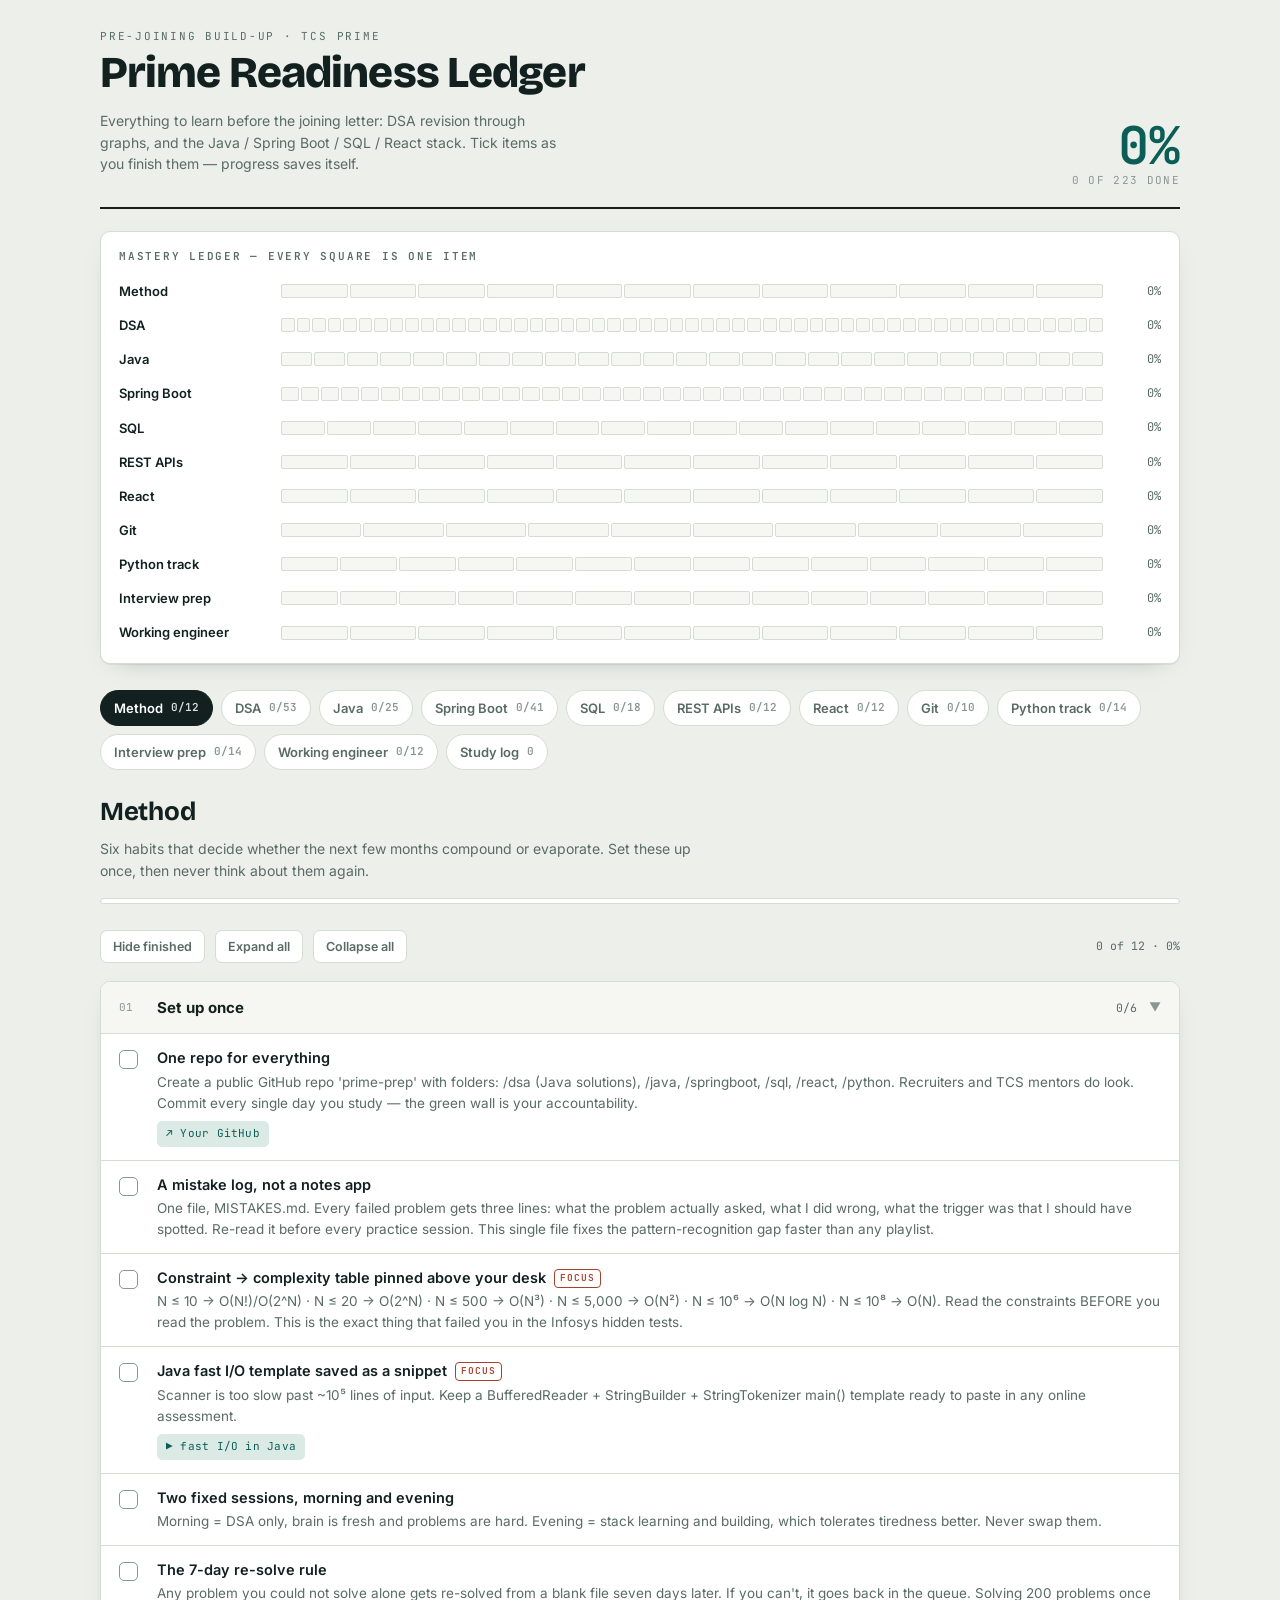
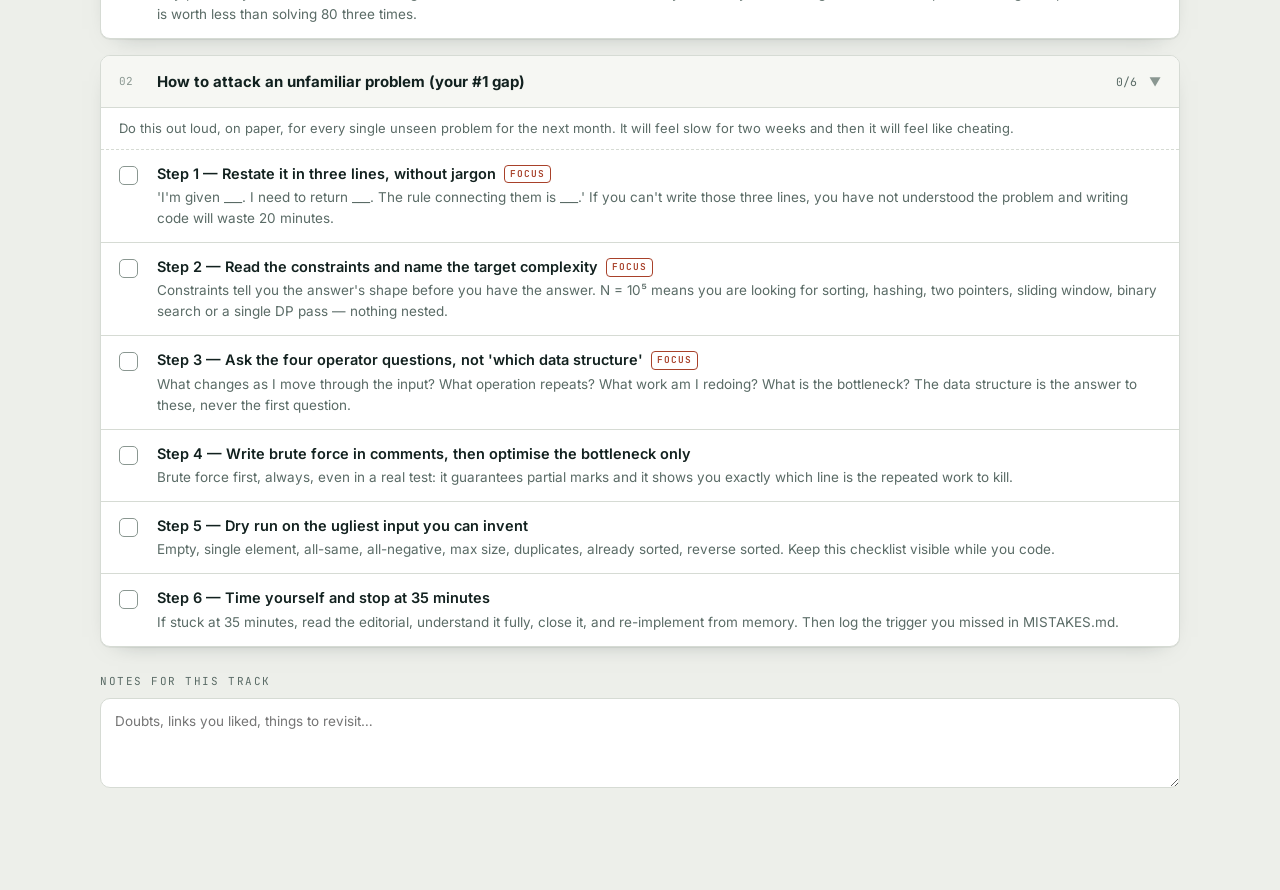
==== index.html @ 42d2d853 "feat: initialize project with static index and Vercel cache configuration" ====
<!DOCTYPE html>
<html lang="en">
<head>
<meta charset="utf-8">
<meta name="viewport" content="width=device-width, initial-scale=1">
<title>Prime Readiness Ledger — Raju</title>
<meta name="description" content="Pre-joining study tracker: DSA, Java, Spring Boot, SQL, REST, React, Git, Python and interview prep.">
<meta name="theme-color" content="#EDEFEA">
<link rel="icon" href="data:image/svg+xml,%3Csvg xmlns='http://www.w3.org/2000/svg' viewBox='0 0 32 32'%3E%3Crect width='32' height='32' rx='7' fill='%230B5E55'/%3E%3Cpath d='M9 16.5l4.5 4.5L23 11' stroke='%23fff' stroke-width='3.2' fill='none' stroke-linecap='round' stroke-linejoin='round'/%3E%3C/svg%3E">
<link rel="preconnect" href="https://fonts.googleapis.com">
<link rel="preconnect" href="https://fonts.gstatic.com" crossorigin>
<link href="https://fonts.googleapis.com/css2?family=Bricolage+Grotesque:opsz,wght@12..96,500;12..96,700;12..96,800&family=Inter:wght@400;500;600&family=JetBrains+Mono:wght@400;600&display=swap" rel="stylesheet">
<style>
  :root{
    --paper:#EDEFEA;
    --surface:#FFFFFF;
    --surface-2:#F6F7F3;
    --ink:#12211F;
    --ink-2:#5A6B66;
    --ink-3:#8A9791;
    --line:#D6DBD4;
    --teal:#0B5E55;
    --teal-soft:#DCEAE6;
    --amber:#B67708;
    --green:#2E7D4F;
    --rust:#A8412A;
    --radius:10px;
    --shadow:0 1px 0 rgba(18,33,31,.06), 0 8px 24px -18px rgba(18,33,31,.5);
  }
  *{box-sizing:border-box}
  html,body{margin:0;padding:0}
  body{
    background:var(--paper);
    color:var(--ink);
    font-family:"Inter",system-ui,-apple-system,"Segoe UI",sans-serif;
    font-size:15px;
    line-height:1.55;
    -webkit-font-smoothing:antialiased;
  }
  .wrap{max-width:1120px;margin:0 auto;padding:28px 20px 96px}

  /* ---------- header ---------- */
  header.top{display:flex;flex-wrap:wrap;gap:20px;align-items:flex-end;justify-content:space-between;padding-bottom:18px;border-bottom:2px solid var(--ink)}
  .eyebrow{font-family:"JetBrains Mono",monospace;font-size:11px;letter-spacing:.16em;text-transform:uppercase;color:var(--ink-2)}
  h1{font-family:"Bricolage Grotesque","Inter",sans-serif;font-weight:800;font-size:clamp(28px,5vw,44px);line-height:1.02;margin:6px 0 4px;letter-spacing:-.02em}
  .sub{color:var(--ink-2);max-width:52ch;font-size:14px}
  .totals{text-align:right;font-family:"JetBrains Mono",monospace}
  .totals .big{font-size:clamp(34px,7vw,52px);font-weight:600;line-height:1;color:var(--teal)}
  .totals .cap{font-size:11px;letter-spacing:.12em;text-transform:uppercase;color:var(--ink-3)}

  /* ---------- signature: mastery ledger ---------- */
  .ledger{margin:22px 0 26px;background:var(--surface);border:1px solid var(--line);border-radius:var(--radius);padding:16px 18px 8px;box-shadow:var(--shadow)}
  .ledger h2{font-family:"JetBrains Mono",monospace;font-size:11px;letter-spacing:.16em;text-transform:uppercase;color:var(--ink-2);margin:0 0 14px;font-weight:600}
  .lrow{display:grid;grid-template-columns:150px 1fr 46px;gap:12px;align-items:center;margin-bottom:10px;cursor:pointer;background:none;border:0;width:100%;padding:2px 0;font:inherit;color:inherit;text-align:left}
  .lrow:hover .lname{color:var(--teal)}
  .lrow:focus-visible{outline:2px solid var(--teal);outline-offset:3px;border-radius:4px}
  .lname{font-size:13px;font-weight:600;white-space:nowrap;overflow:hidden;text-overflow:ellipsis}
  .segs{display:flex;gap:2px;height:14px}
  .seg{flex:1;background:var(--surface-2);border:1px solid var(--line);border-radius:2px;min-width:2px}
  .seg.on{background:var(--teal);border-color:var(--teal)}
  .lpct{font-family:"JetBrains Mono",monospace;font-size:12px;color:var(--ink-2);text-align:right}

  /* ---------- nav ---------- */
  nav.tracks{display:flex;flex-wrap:wrap;gap:8px;margin-bottom:22px}
  .tab{font:inherit;font-size:13px;font-weight:600;cursor:pointer;border:1px solid var(--line);background:var(--surface);color:var(--ink-2);padding:7px 13px;border-radius:999px;display:flex;align-items:center;gap:8px;transition:.15s}
  .tab:hover{border-color:var(--teal);color:var(--teal)}
  .tab[aria-selected="true"]{background:var(--ink);border-color:var(--ink);color:#fff}
  .tab .n{font-family:"JetBrains Mono",monospace;font-size:11px;opacity:.7}
  .tab[aria-selected="true"] .n{opacity:.85}

  /* ---------- track ---------- */
  .track-head{display:flex;flex-wrap:wrap;gap:16px;justify-content:space-between;align-items:flex-start;margin-bottom:6px}
  .track-head h2{font-family:"Bricolage Grotesque","Inter",sans-serif;font-size:26px;font-weight:700;margin:0;letter-spacing:-.01em}
  .track-head p{margin:6px 0 0;color:var(--ink-2);max-width:66ch;font-size:14px}
  .bar{height:6px;background:var(--surface);border:1px solid var(--line);border-radius:999px;overflow:hidden;margin:16px 0 26px}
  .bar span{display:block;height:100%;background:var(--teal);transition:width .3s ease}

  .toolbar{display:flex;flex-wrap:wrap;gap:10px;align-items:center;margin-bottom:18px}
  .btn{font:inherit;font-size:12.5px;font-weight:600;cursor:pointer;border:1px solid var(--line);background:var(--surface);color:var(--ink-2);padding:6px 12px;border-radius:7px;transition:.15s}
  .btn:hover{border-color:var(--teal);color:var(--teal)}
  .btn.on{background:var(--teal-soft);border-color:var(--teal);color:var(--teal)}
  .btn.danger:hover{border-color:var(--rust);color:var(--rust)}

  section.block{background:var(--surface);border:1px solid var(--line);border-radius:var(--radius);margin-bottom:16px;overflow:hidden;box-shadow:var(--shadow)}
  .bhead{display:flex;align-items:center;gap:12px;padding:14px 18px;cursor:pointer;background:var(--surface-2);border-bottom:1px solid var(--line);user-select:none}
  .bhead:hover .btitle{color:var(--teal)}
  .bnum{font-family:"JetBrains Mono",monospace;font-size:11px;color:var(--ink-3);min-width:26px}
  .btitle{font-weight:700;font-size:15px;flex:1}
  .bcount{font-family:"JetBrains Mono",monospace;font-size:11.5px;color:var(--ink-2)}
  .chev{color:var(--ink-3);transition:transform .2s;font-size:12px}
  section.block.closed .chev{transform:rotate(-90deg)}
  section.block.closed .items{display:none}
  .bnote{padding:10px 18px;font-size:13px;color:var(--ink-2);background:#fff;border-bottom:1px dashed var(--line)}

  .item{display:grid;grid-template-columns:26px 1fr;gap:12px;padding:13px 18px;border-bottom:1px solid var(--line)}
  .item:last-child{border-bottom:0}
  .item.done .it{color:var(--ink-3);text-decoration:line-through;text-decoration-thickness:1px}
  .item.done .id-txt{color:var(--ink-3)}
  input[type=checkbox]{appearance:none;width:19px;height:19px;border:1.5px solid var(--ink-3);border-radius:5px;cursor:pointer;margin:3px 0 0;position:relative;background:#fff;flex:none}
  input[type=checkbox]:hover{border-color:var(--teal)}
  input[type=checkbox]:checked{background:var(--green);border-color:var(--green)}
  input[type=checkbox]:checked::after{content:"";position:absolute;left:5.5px;top:1.5px;width:5px;height:10px;border:solid #fff;border-width:0 2px 2px 0;transform:rotate(43deg)}
  input[type=checkbox]:focus-visible{outline:2px solid var(--teal);outline-offset:2px}
  .it{font-weight:600;font-size:14.5px}
  .id-txt{color:var(--ink-2);font-size:13.5px;margin-top:2px}
  .links{display:flex;flex-wrap:wrap;gap:7px;margin-top:8px}
  .lk{font-family:"JetBrains Mono",monospace;font-size:11px;letter-spacing:.02em;text-decoration:none;color:var(--teal);border:1px solid var(--teal-soft);background:var(--teal-soft);padding:3px 8px;border-radius:5px}
  .lk:hover{background:var(--teal);color:#fff;border-color:var(--teal)}
  .flag{display:inline-block;font-family:"JetBrains Mono",monospace;font-size:9.5px;letter-spacing:.1em;text-transform:uppercase;color:var(--rust);border:1px solid var(--rust);border-radius:4px;padding:1px 5px;margin-left:8px;vertical-align:2px;font-weight:600}
  .flag.build{color:var(--amber);border-color:var(--amber)}

  textarea{width:100%;font:inherit;font-size:13.5px;color:var(--ink);background:var(--surface);border:1px solid var(--line);border-radius:var(--radius);padding:12px 14px;resize:vertical;min-height:90px}
  textarea:focus{outline:2px solid var(--teal);outline-offset:-1px;border-color:var(--teal)}
  .flabel{font-family:"JetBrains Mono",monospace;font-size:11px;letter-spacing:.14em;text-transform:uppercase;color:var(--ink-2);margin:26px 0 8px}

  /* ---------- log ---------- */
  .logbox{display:flex;gap:8px;margin-bottom:14px}
  .logbox input{flex:1;font:inherit;font-size:14px;padding:10px 13px;border:1px solid var(--line);border-radius:var(--radius);background:var(--surface)}
  .logbox input:focus{outline:2px solid var(--teal);outline-offset:-1px}
  .logbox .btn{padding:0 18px}
  .entry{display:grid;grid-template-columns:104px 1fr 26px;gap:12px;align-items:baseline;padding:9px 0;border-bottom:1px solid var(--line);font-size:14px}
  .entry time{font-family:"JetBrains Mono",monospace;font-size:11.5px;color:var(--ink-3)}
  .entry button{background:none;border:0;color:var(--ink-3);cursor:pointer;font-size:15px;line-height:1;padding:2px}
  .entry button:hover{color:var(--rust)}
  .empty{color:var(--ink-3);font-size:13.5px;padding:14px 0}

  .warn{background:#FDF3E3;border:1px solid var(--amber);color:#6B4A08;border-radius:var(--radius);padding:11px 14px;font-size:13.5px;margin:18px 0 0}
  .warn b{font-weight:600}
  .status{position:fixed;left:50%;bottom:20px;transform:translateX(-50%);background:var(--ink);color:#fff;font-family:"JetBrains Mono",monospace;font-size:11.5px;letter-spacing:.06em;padding:8px 16px;border-radius:999px;opacity:0;pointer-events:none;transition:opacity .25s;z-index:20}
  .status.show{opacity:1}
  .hidden{display:none !important}

  @media (max-width:640px){
    .wrap{padding:20px 14px 80px}
    .lrow{grid-template-columns:104px 1fr 40px;gap:8px}
    .totals{text-align:left}
    header.top{align-items:flex-start}
    .item{grid-template-columns:24px 1fr;gap:10px;padding:12px 14px}
    .bhead{padding:12px 14px}
    .entry{grid-template-columns:84px 1fr 24px}
  }
  @media (prefers-reduced-motion:reduce){*{transition:none !important;animation:none !important}}
</style>
</head>
<body>
<div class="wrap">
  <header class="top">
    <div>
      <div class="eyebrow">Pre-joining build-up · TCS Prime</div>
      <h1>Prime Readiness Ledger</h1>
      <p class="sub">Everything to learn before the joining letter: DSA revision through graphs, and the Java / Spring Boot / SQL / React stack. Tick items as you finish them — progress saves itself.</p>
    </div>
    <div class="totals">
      <div class="big" id="totalPct">0%</div>
      <div class="cap" id="totalCount">0 of 0 done</div>
    </div>
  </header>

  <div class="warn hidden" id="storageWarn"><b>Progress can't be saved in this browser.</b> Private/incognito mode or blocked site data will make every tick disappear on refresh. Open the page in a normal window, or allow site data for this address.</div>

  <div class="ledger">
    <h2>Mastery ledger — every square is one item</h2>
    <div id="ledgerRows"></div>
  </div>

  <nav class="tracks" id="tabs" role="tablist"></nav>
  <main id="panel"></main>
</div>
<div class="status" id="status">Saved</div>
<script>
/* ---------- link helpers ---------- */
// YouTube links are search links on purpose: exact video IDs rot, searches don't.
// The query is written so the right course sits in the first 1-3 results.
const Y = (q, label) => ({ l: "▶ " + (label || "video"), u: "https://www.youtube.com/results?search_query=" + encodeURIComponent(q) });
const LC = (slug, label) => ({ l: "◆ " + (label || slug), u: "https://leetcode.com/problems/" + slug + "/" });
const W = (label, url) => ({ l: "↗ " + label, u: url });

const DATA = [
{
  id: "method", name: "Method", tag: "read first",
  blurb: "Six habits that decide whether the next few months compound or evaporate. Set these up once, then never think about them again.",
  sections: [
    { n: "Set up once", items: [
      { t: "One repo for everything", d: "Create a public GitHub repo 'prime-prep' with folders: /dsa (Java solutions), /java, /springboot, /sql, /react, /python. Recruiters and TCS mentors do look. Commit every single day you study — the green wall is your accountability.", k:[W("Your GitHub","https://github.com/23335a0504raju")] },
      { t: "A mistake log, not a notes app", d: "One file, MISTAKES.md. Every failed problem gets three lines: what the problem actually asked, what I did wrong, what the trigger was that I should have spotted. Re-read it before every practice session. This single file fixes the pattern-recognition gap faster than any playlist." },
      { t: "Constraint → complexity table pinned above your desk", d: "N ≤ 10 → O(N!)/O(2^N) · N ≤ 20 → O(2^N) · N ≤ 500 → O(N³) · N ≤ 5,000 → O(N²) · N ≤ 10⁶ → O(N log N) · N ≤ 10⁸ → O(N). Read the constraints BEFORE you read the problem. This is the exact thing that failed you in the Infosys hidden tests.", f:"focus" },
      { t: "Java fast I/O template saved as a snippet", d: "Scanner is too slow past ~10⁵ lines of input. Keep a BufferedReader + StringBuilder + StringTokenizer main() template ready to paste in any online assessment.", k:[Y("fast input output java competitive programming BufferedReader StringTokenizer","fast I/O in Java")], f:"focus" },
      { t: "Two fixed sessions, morning and evening", d: "Morning = DSA only, brain is fresh and problems are hard. Evening = stack learning and building, which tolerates tiredness better. Never swap them." },
      { t: "The 7-day re-solve rule", d: "Any problem you could not solve alone gets re-solved from a blank file seven days later. If you can't, it goes back in the queue. Solving 200 problems once is worth less than solving 80 three times." }
    ]},
    { n: "How to attack an unfamiliar problem (your #1 gap)", note:"Do this out loud, on paper, for every single unseen problem for the next month. It will feel slow for two weeks and then it will feel like cheating.", items: [
      { t: "Step 1 — Restate it in three lines, without jargon", d: "'I'm given ___. I need to return ___. The rule connecting them is ___.' If you can't write those three lines, you have not understood the problem and writing code will waste 20 minutes.", f:"focus" },
      { t: "Step 2 — Read the constraints and name the target complexity", d: "Constraints tell you the answer's shape before you have the answer. N = 10⁵ means you are looking for sorting, hashing, two pointers, sliding window, binary search or a single DP pass — nothing nested.", f:"focus" },
      { t: "Step 3 — Ask the four operator questions, not 'which data structure'", d: "What changes as I move through the input? What operation repeats? What work am I redoing? What is the bottleneck? The data structure is the answer to these, never the first question.", f:"focus" },
      { t: "Step 4 — Write brute force in comments, then optimise the bottleneck only", d: "Brute force first, always, even in a real test: it guarantees partial marks and it shows you exactly which line is the repeated work to kill." },
      { t: "Step 5 — Dry run on the ugliest input you can invent", d: "Empty, single element, all-same, all-negative, max size, duplicates, already sorted, reverse sorted. Keep this checklist visible while you code." },
      { t: "Step 6 — Time yourself and stop at 35 minutes", d: "If stuck at 35 minutes, read the editorial, understand it fully, close it, and re-implement from memory. Then log the trigger you missed in MISTAKES.md." }
    ]}
  ]
},

{
  id: "dsa", name: "DSA", tag: "revise + extend",
  blurb: "Phase 1 revises what you already own (arrays, strings, hashing, prefix, windows, pointers, greedy) but with a stopwatch and constraint-first thinking. Phase 2 is the new ground: trees, graphs, DP.",
  sections: [
    { n: "Revision sprint — arrays, strings and the patterns you already know", note:"Goal here is not learning, it's speed and recall. Target: solve each listed problem in under 20 minutes without looking at old code.", items: [
      { t: "Prefix sums and difference arrays", d: "Re-derive the technique from scratch, then the HashMap variant for 'count subarrays with property X'. Also learn the difference-array trick for range updates — most people miss it.", k:[Y("prefix sum striver playlist","prefix sum"), LC("find-pivot-index"), LC("subarray-sum-equals-k"), LC("product-of-array-except-self"), LC("contiguous-array"), LC("subarray-sums-divisible-by-k")] },
      { t: "Kadane's algorithm and the max-subarray family", d: "Maximum subarray sum in a single pass, then the variants: circular array, product instead of sum, and returning the start/end indices. This is one of the three most-asked array questions anywhere and it is the largest single hole in your array coverage right now.", k:[Y("kadanes algorithm maximum subarray explained striver","Kadane's algorithm"), LC("maximum-subarray"), LC("maximum-sum-circular-subarray"), LC("maximum-product-subarray")], f:"focus" },
      { t: "Two pointers — both directions", d: "Opposite-ends on sorted data, and same-direction (fast/slow) for in-place rewriting. Know why sorting first is legal only when order doesn't matter.", k:[Y("two pointers pattern explained striver","two pointers"), LC("two-sum-ii-input-array-is-sorted"), LC("3sum"), LC("container-with-most-water"), LC("move-zeroes"), LC("trapping-rain-water")] },
      { t: "Sliding window — fixed size", d: "Window sum/max maintained in O(1) per step. Trivial once seen, so the drill is spotting it in a wordy statement about 'k consecutive days/seats/readings'.", k:[Y("sliding window fixed size pattern","fixed window"), LC("maximum-average-subarray-i"), LC("permutation-in-string"), LC("find-all-anagrams-in-a-string")] },
      { t: "Sliding window — variable size", d: "Expand right always, shrink left while the window is invalid. Write the four-line skeleton once and reuse it forever.", k:[Y("variable size sliding window pattern striver","variable window"), LC("longest-substring-without-repeating-characters"), LC("longest-repeating-character-replacement"), LC("minimum-size-subarray-sum"), LC("minimum-window-substring")] },
      { t: "Hashing patterns beyond frequency counting", d: "Your strongest structure — push it further: map value→index, map prefix-state→count, map canonical-form→group, and set-based O(1) membership to kill an inner loop.", k:[LC("group-anagrams"), LC("longest-consecutive-sequence"), LC("valid-sudoku"), LC("top-k-frequent-elements")] },
      { t: "Cyclic sort and numbers-in-a-range tricks", d: "When the array holds values 1..N, the index IS the hash: place each value at its own index, or mark a seen value by negating it. Solves missing number, duplicate number and first-missing-positive in O(N) time and O(1) extra space — exactly the follow-up that turns a partial score into full marks.", k:[LC("missing-number"), LC("find-all-numbers-disappeared-in-an-array"), LC("find-the-duplicate-number"), LC("first-missing-positive")] },
      { t: "Sorting, comparators and the 'sort first' instinct", d: "Custom Comparator and Comparable in Java, sorting arrays of arrays, stable vs unstable, and knowing that sorting costs N log N so it's free when your target is already N log N.", k:[Y("java comparator comparable sorting explained","comparators in Java"), LC("sort-colors"), LC("largest-number"), LC("h-index")] },
      { t: "Write merge sort and quick sort from scratch, once", d: "Interviewers do ask you to code them, and merge sort's merge step comes back in counting inversions, sorting a linked list and k-way merges. Know the partition scheme, quick sort's worst case, and why Java uses dual-pivot quicksort for primitives but Timsort for objects.", k:[Y("merge sort quick sort implementation java explained","merge & quick sort"), LC("sort-an-array"), LC("sort-list")] },
      { t: "Intervals", d: "Sort by start, then merge/insert/count-overlaps. A guaranteed-appearance pattern in service-company assessments.", k:[LC("merge-intervals"), LC("insert-interval"), LC("non-overlapping-intervals")] },
      { t: "Greedy — and how to know it's greedy", d: "Greedy works when a local choice provably can't be regretted. Practice stating the exchange argument in one sentence before coding; if you can't, it's probably DP.", k:[Y("greedy algorithms explained with proof intuition","greedy intuition"), LC("jump-game"), LC("jump-game-ii"), LC("gas-station"), LC("partition-labels")] },
      { t: "Matrix traversal and simulation", d: "Spiral, rotate in place, set zeroes with O(1) space, boundary handling, and direction arrays dx[]/dy[] — which you will reuse constantly in graphs.", k:[LC("spiral-matrix"), LC("rotate-image"), LC("set-matrix-zeroes"), LC("game-of-life")] },
      { t: "Stack fundamentals", d: "Valid parentheses, evaluate reverse polish notation, simplify path, asteroid collision. Small guaranteed-appearance problems where losing marks is inexcusable — clear them before the monotonic stack template.", k:[LC("valid-parentheses"), LC("evaluate-reverse-polish-notation"), LC("simplify-path"), LC("asteroid-collision")] },
      { t: "Monotonic stack", d: "Your flagged weak spot. 'Next greater / previous smaller / span / largest rectangle' all use one template. Learn the template, not five problems.", k:[Y("monotonic stack pattern next greater element striver","monotonic stack"), LC("next-greater-element-i"), LC("daily-temperatures"), LC("largest-rectangle-in-histogram"), LC("trapping-rain-water"), LC("min-stack")], f:"focus" },
      { t: "Deque and queue applications", d: "Monotonic deque for sliding-window maximum, and queue-as-BFS-frontier which is your bridge into graphs.", k:[LC("sliding-window-maximum"), LC("implement-queue-using-stacks")] },
      { t: "Heap / PriorityQueue at interview depth", d: "Top-K, k-way merge, running median with two heaps, and custom comparators inside a PriorityQueue in Java.", k:[LC("kth-largest-element-in-an-array"), LC("k-closest-points-to-origin"), LC("merge-k-sorted-lists"), LC("find-median-from-data-stream")] },
      { t: "Binary search on a sorted array", d: "Write the lower_bound / upper_bound templates yourself and stop guessing at mid, low = mid+1 boundaries. Rotated-array variants are the standard follow-up.", k:[Y("binary search template lower bound upper bound explained","binary search templates"), LC("binary-search"), LC("search-insert-position"), LC("find-first-and-last-position-of-element-in-sorted-array"), LC("search-in-rotated-sorted-array"), LC("find-minimum-in-rotated-sorted-array")] },
      { t: "Binary search on the answer", d: "The single highest-value pattern you don't yet own. When a problem says 'minimum possible maximum' or 'minimum days/capacity/speed such that…', you binary-search the answer and write a boolean feasible(x). Learn it properly.", k:[Y("binary search on answer pattern striver","binary search on answer"), LC("koko-eating-bananas"), LC("capacity-to-ship-packages-within-d-days"), LC("split-array-largest-sum"), LC("minimum-number-of-days-to-make-m-bouquets")], f:"focus" },
      { t: "String manipulation at speed", d: "StringBuilder vs String concatenation cost, char[] tricks, palindromic expansion around centres, compression, and parsing messy input.", k:[LC("longest-palindromic-substring"), LC("valid-palindrome"), LC("string-compression"), LC("longest-common-prefix"), LC("string-to-integer-atoi")] },
      { t: "Linked list refresher", d: "Reverse, cycle detection, middle node, merge two lists, reorder. Fast/slow pointers are the whole topic. Cheap marks, don't skip.", k:[LC("reverse-linked-list"), LC("linked-list-cycle"), LC("middle-of-the-linked-list"), LC("merge-two-sorted-lists"), LC("remove-nth-node-from-end-of-list")] }
    ]},
    { n: "Optimisation drills — turning 'correct' into 'accepted'", note:"This section is the direct fix for the Infosys hidden-test failure. Treat it as a topic in its own right.", items: [
      { t: "Ten problems solved twice: brute force, then optimal", d: "Pick ten problems you already know. Submit the O(N²) version, watch it TLE, then rewrite it optimal. Feeling the TLE is what builds the instinct.", f:"focus" },
      { t: "Learn to count operations, not just Big-O", d: "10⁸ simple operations ≈ 1 second in Java. Practise estimating: 'N = 10⁵ and my loop is nested → 10¹⁰ → dead' should be a two-second judgement.", k:[Y("time complexity analysis with constraints competitive programming","complexity vs constraints")], f:"focus" },
      { t: "Space complexity and in-place rewriting", d: "In-place array rewriting, reusing the input array as the DP table, and rolling arrays that drop DP from O(N²) space to O(N)." },
      { t: "The four standard bottleneck kills", d: "Nested loop → hashing. Repeated range work → prefix sum. Repeated recomputation → memoisation. Repeated scanning of a sorted space → two pointers or binary search. Memorise this list; it solves most 'optimise it' asks." },
      { t: "Weekly timed simulation", d: "One 90-minute session per week: three unseen problems, no editorial, no IDE autocomplete help. Score yourself on how many you understood correctly in the first five minutes — that number matters more than how many you solved." }
    ]},
    { n: "Recursion and backtracking", items: [
      { t: "Recursion tree, base cases, and the return-value habit", d: "Draw the tree before writing code. Decide early: does this function return a value or mutate shared state? Half of all recursion bugs come from mixing the two.", k:[Y("recursion complete playlist striver","recursion series")] },
      { t: "Subsets, permutations, combinations", d: "The pick / don't-pick tree, and the swap-based permutation method. Understand where duplicates get skipped.", k:[LC("subsets"), LC("subsets-ii"), LC("permutations"), LC("combination-sum"), LC("combination-sum-ii")] },
      { t: "Classic backtracking with constraints", d: "N-Queens, Sudoku solver, word search on a grid, palindrome partitioning. Learn to prune early — that's the whole skill.", k:[LC("n-queens"), LC("word-search"), LC("palindrome-partitioning"), LC("sudoku-solver")] }
    ]},
    { n: "Trees — new ground", note:"You know traversal concepts but haven't drilled problems. Two focused weeks of evenings covers this entire section.", items: [
      { t: "Binary tree representation and the three DFS traversals", d: "Recursive first, then the iterative stack versions (interviewers ask), then level-order with a queue.", k:[Y("binary tree traversal recursive iterative striver","tree traversals"), LC("binary-tree-inorder-traversal"), LC("binary-tree-preorder-traversal"), LC("binary-tree-level-order-traversal")] },
      { t: "Height, diameter, balance — the 'return more than one thing' trick", d: "Compute height and answer in a single post-order pass instead of calling height() inside a loop. This is a tree-specific optimisation lesson that transfers everywhere.", k:[LC("maximum-depth-of-binary-tree"), LC("diameter-of-binary-tree"), LC("balanced-binary-tree"), LC("binary-tree-maximum-path-sum")] },
      { t: "Views and level-order variants", d: "Right/left side view, top/bottom view, zigzag order, vertical order. All are BFS with a small twist.", k:[LC("binary-tree-right-side-view"), LC("binary-tree-zigzag-level-order-traversal"), LC("binary-tree-level-order-traversal-ii")] },
      { t: "Paths and LCA", d: "Root-to-leaf paths, path sum variants, lowest common ancestor in a binary tree and the faster BST version.", k:[LC("path-sum-ii"), LC("lowest-common-ancestor-of-a-binary-tree"), LC("lowest-common-ancestor-of-a-binary-search-tree")] },
      { t: "Binary search trees", d: "Insert, delete, search, validate, kth smallest via inorder, floor/ceil, and inorder-successor. Remember: inorder of a BST is sorted — that single fact solves most BST problems.", k:[Y("binary search tree complete playlist striver","BST series"), LC("validate-binary-search-tree"), LC("kth-smallest-element-in-a-bst"), LC("delete-node-in-a-bst"), LC("convert-sorted-array-to-binary-search-tree")] },
      { t: "Construction and serialisation", d: "Build a tree from preorder+inorder, serialise/deserialise. Common in product-company rounds.", k:[LC("construct-binary-tree-from-preorder-and-inorder-traversal"), LC("serialize-and-deserialize-binary-tree"), LC("flatten-binary-tree-to-linked-list")] }
    ]},
    { n: "Graphs — new ground", note:"Grid problems are the friendliest entry point and the most common in assessments. Start there, not at Dijkstra.", items: [
      { t: "Representations: adjacency list, matrix, and edge list in Java", d: "List<List<Integer>> and Map<Integer,List<int[]>> for weighted graphs. Also learn to recognise that a grid IS a graph with 4 implicit edges per cell.", k:[Y("graph series introduction representation striver","graph basics")] },
      { t: "BFS and DFS templates", d: "Write both once, cleanly, with a visited[] array, and reuse forever. Know when BFS is required (unweighted shortest path) versus interchangeable.", k:[Y("bfs dfs traversal graph striver java","BFS & DFS"), LC("clone-graph")] },
      { t: "Grid problems — your fastest wins", d: "Islands, flood fill, rotting oranges (multi-source BFS), surrounded regions, 0/1 matrix distance, Pacific-Atlantic. Multi-source BFS especially is a pattern most candidates miss.", k:[LC("number-of-islands"), LC("flood-fill"), LC("rotting-oranges"), LC("surrounded-regions"), LC("01-matrix"), LC("pacific-atlantic-water-flow")] },
      { t: "Connected components and cycle detection", d: "Components by repeated DFS, cycle detection in undirected (parent tracking) and directed (recursion-stack / colouring) graphs.", k:[LC("number-of-provinces"), LC("course-schedule")] },
      { t: "Bipartite check and colouring", d: "Two-colouring by BFS. Shows up disguised as 'split into two teams so that no two rivals share a team'.", k:[LC("is-graph-bipartite"), LC("possible-bipartition")] },
      { t: "Topological sort — Kahn's algorithm and DFS order", d: "Dependency ordering, course schedules, build order, and detecting impossibility via leftover in-degrees.", k:[Y("topological sort kahns algorithm explained","topological sort"), LC("course-schedule-ii"), LC("find-eventual-safe-states")] },
      { t: "Shortest paths", d: "Dijkstra with a PriorityQueue (know it fails on negative weights), Bellman-Ford and Floyd-Warshall at recognise-and-apply level, and BFS-on-states problems like word ladder.", k:[Y("dijkstra algorithm priority queue java striver","Dijkstra"), LC("network-delay-time"), LC("cheapest-flights-within-k-stops"), LC("word-ladder"), LC("path-with-minimum-effort")] },
      { t: "Disjoint Set Union (Union-Find)", d: "Union by rank plus path compression, in about 20 lines. Then Kruskal's MST and 'number of components after merges' problems.", k:[Y("disjoint set union find path compression striver","DSU"), LC("redundant-connection"), LC("accounts-merge"), LC("number-of-operations-to-make-network-connected")] },
      { t: "Minimum spanning tree", d: "Prim's with a PQ and Kruskal's with DSU. Know one cold, recognise the other.", k:[Y("minimum spanning tree prims kruskals explained","MST")] }
    ]},
    { n: "Dynamic programming", note:"Not what blocked you at Infosys, so it sits below trees and graphs in priority — but it decides your ceiling in product-company rounds.", items: [
      { t: "The recursion → memo → tabulation → space-optimised ladder", d: "Learn all four steps for ONE problem (Fibonacci, then climbing stairs) before touching any other DP. Every later problem is the same ladder.", k:[Y("dynamic programming introduction recursion memoization tabulation striver","DP intro")] },
      { t: "1D DP on sequences", d: "Climbing stairs with cost, house robber and its circular variant, decode ways, word break.", k:[LC("climbing-stairs"), LC("min-cost-climbing-stairs"), LC("house-robber"), LC("house-robber-ii"), LC("decode-ways"), LC("word-break")] },
      { t: "Knapsack family", d: "0/1 knapsack, subset sum, equal partition, target sum, coin change (count and min). Once you see the pick/not-pick shape everywhere, this family collapses into one idea.", k:[LC("partition-equal-subset-sum"), LC("target-sum"), LC("coin-change"), LC("coin-change-ii")] },
      { t: "Grid DP", d: "Unique paths, minimum path sum, with obstacles, triangle. Natural bridge from your matrix comfort into DP.", k:[LC("unique-paths"), LC("unique-paths-ii"), LC("minimum-path-sum"), LC("triangle")] },
      { t: "String DP", d: "Longest common subsequence, edit distance, longest palindromic subsequence, distinct subsequences. The two-pointer-on-two-strings shape.", k:[LC("longest-common-subsequence"), LC("edit-distance"), LC("longest-palindromic-subsequence")] },
      { t: "LIS and stock problems", d: "LIS in O(N²) and the O(N log N) binary-search version, plus the buy/sell state-machine family.", k:[LC("longest-increasing-subsequence"), LC("best-time-to-buy-and-sell-stock"), LC("best-time-to-buy-and-sell-stock-ii"), LC("best-time-to-buy-and-sell-stock-with-cooldown")] }
    ]},
    { n: "Final layer", items: [
      { t: "Trie", d: "Insert/search/startsWith, then word-search-II and autocomplete. Small topic, disproportionately impressive.", k:[LC("implement-trie-prefix-tree"), LC("design-add-and-search-words-data-structure"), LC("word-search-ii")] },
      { t: "Bit manipulation", d: "AND/OR/XOR properties, n & (n-1), checking/setting bits, XOR to find the odd one out, subset generation via bitmask.", k:[Y("bit manipulation complete tutorial dsa","bit manipulation"), LC("single-number"), LC("number-of-1-bits"), LC("counting-bits"), LC("subsets")] },
      { t: "Number theory essentials", d: "Sieve of Eratosthenes, GCD/LCM via Euclid, modular arithmetic and why 10⁹+7 appears everywhere, fast exponentiation.", k:[Y("number theory for coding interviews sieve gcd modular","number theory")] },
      { t: "Segment tree and Fenwick tree — awareness only", d: "Understand what problem they solve (range query with point update) and be able to say so out loud. Full implementation is optional for TCS; do it only after graphs and DP are solid.", k:[Y("segment tree explained range query point update","segment tree")] }
    ]}
  ]
},

{
  id: "java", name: "Java", tag: "core, deep",
  blurb: "You write Java for DSA already, but TCS Prime interviews probe language internals: collections behaviour, equals/hashCode, streams, memory, threads. This track closes the gap between 'writes Java' and 'knows Java'.",
  sections: [
    { n: "Language and OOP at interview depth", items: [
      { t: "The four pillars, explained with your own code", d: "Abstraction, encapsulation, inheritance, polymorphism — but the interview question is always 'give an example from a project you built'. Prepare answers using Campus Colab and STASH.", k:[Y("java oops concepts interview questions telusko","OOP in Java")] },
      { t: "Abstract class vs interface, and default methods", d: "When to pick which, why Java 8 added default and static methods to interfaces, and how that solved the backward-compatibility problem." },
      { t: "Static vs instance, final, and the initialisation order", d: "Static blocks, instance blocks, constructor order, and why final on a reference doesn't make the object immutable." },
      { t: "equals() and hashCode() — the contract", d: "Why breaking the contract silently corrupts HashMap and HashSet behaviour. Write a class, break the contract deliberately, watch a lookup fail. Extremely common interview question.", k:[Y("equals and hashcode contract java explained","equals & hashCode")], f:"focus" },
      { t: "String, StringBuilder, StringBuffer and the string pool", d: "Immutability, interning, why concatenation in a loop is O(N²), and thread-safety differences." },
      { t: "Exception hierarchy", d: "Checked vs unchecked, try-with-resources, custom exceptions, finally vs return interaction. You'll reuse all of it in Spring's exception handling.", k:[Y("java exception handling complete tutorial","exceptions")] },
      { t: "Records, sealed classes, var, enhanced switch, text blocks", d: "Modern Java 17 features. Records in particular will become your DTOs in Spring Boot.", k:[Y("java 17 new features records sealed classes switch expressions","modern Java")] },
      { t: "Dates and times with java.time", d: "LocalDate, LocalDateTime, Instant, ZonedDateTime, Duration and Period, plus parsing and formatting. Every entity you write in Spring carries created/updated timestamps, and every API returns them — so know why the old Date/Calendar API was replaced, because legacy code still uses it.", k:[Y("java 8 date time api localdate localdatetime tutorial","java.time")] },
      { t: "Annotations and reflection — how frameworks do their magic", d: "Write your own annotation with @Retention and @Target, then read it at runtime with reflection and act on it. Do this ONE evening before starting Spring and every annotation in Spring Boot stops being magic — it is also the honest answer when an interviewer asks how @Autowired actually works.", k:[Y("java custom annotation reflection tutorial explained","annotations & reflection")], f:"focus" }
    ]},
    { n: "Collections framework — the part interviews target", items: [
      { t: "The full map of the framework", d: "List / Set / Queue / Map hierarchies and which implementation to reach for. Be able to draw this from memory.", k:[Y("java collections framework complete tutorial telusko","collections")] },
      { t: "ArrayList vs LinkedList — with real reasoning", d: "Backing array and growth policy, random access vs insertion cost, and why LinkedList is almost never the right answer in practice." },
      { t: "HashMap internals", d: "Buckets, hashing, collision chaining, treeification at 8 nodes, load factor 0.75, resize cost. The single most-asked Java internals question in Indian service-company interviews.", k:[Y("hashmap internal working java interview explained","HashMap internals")], f:"focus" },
      { t: "TreeMap, LinkedHashMap, and ordering guarantees", d: "Sorted vs insertion-ordered vs unordered, and the LRU-cache-with-LinkedHashMap trick." },
      { t: "Comparable vs Comparator", d: "Natural ordering versus external ordering, and comparator chaining with thenComparing. You already use this in DSA — now be able to explain it." },
      { t: "Iterator, fail-fast behaviour and ConcurrentModificationException", d: "Why removing during a for-each throws, and the two correct ways to remove while iterating." },
      { t: "Generics, wildcards and type erasure", d: "<T>, bounded types, ? extends / ? super (PECS), and why you can't create an array of a generic type." }
    ]},
    { n: "Functional Java", items: [
      { t: "Lambdas and functional interfaces", d: "Function, Predicate, Consumer, Supplier, BiFunction, and writing your own @FunctionalInterface.", k:[Y("java 8 lambda expressions functional interfaces tutorial","lambdas")] },
      { t: "Stream API end to end", d: "filter, map, flatMap, sorted, distinct, limit, and the terminal operations collect, reduce, count, anyMatch. Learn lazy evaluation and why a stream without a terminal op does nothing.", k:[Y("java 8 stream api complete tutorial with examples","streams")] },
      { t: "Collectors in anger", d: "groupingBy, partitioningBy, joining, toMap, counting, averaging. This is what turns a 20-line loop into two lines in real Spring service code." },
      { t: "Optional, used correctly", d: "orElse vs orElseGet vs orElseThrow, map/flatMap chaining, and why Optional as a field or parameter is an anti-pattern. Spring Data repositories return Optional, so you need this." }
    ]},
    { n: "Concurrency and the JVM", note:"Read-and-explain depth is enough here — Prime interviews ask conceptual questions, not lock-free algorithms.", items: [
      { t: "Threads, Runnable, and the thread lifecycle", d: "Creating threads, states, join, sleep, daemon threads.", k:[Y("java multithreading complete tutorial for beginners","multithreading")] },
      { t: "synchronized, volatile and the race-condition demo", d: "Write a counter that breaks under two threads, then fix it three ways. Understanding WHY it breaks is the interview answer." },
      { t: "ExecutorService and thread pools", d: "Submitting tasks, Future, Callable, and shutdown. This is how real backends do concurrency, not raw threads." },
      { t: "Concurrent collections", d: "ConcurrentHashMap vs synchronizedMap, CopyOnWriteArrayList, and the atomic classes." },
      { t: "JVM memory model and garbage collection", d: "Heap vs stack, young/old generation, what GC actually collects, and what a memory leak looks like in Java. Then: what causes OutOfMemoryError vs StackOverflowError.", k:[Y("jvm architecture memory model garbage collection explained","JVM & GC")] }
    ]}
  ]
},

{
  id: "spring", name: "Spring Boot", tag: "biggest gap",
  blurb: "Your backend experience is Node/Express and Django REST, so the concepts transfer — but Spring's idioms (IoC, annotations, JPA, the bean lifecycle) don't. This is the heaviest track and the one that most changes your standing at TCS. Finish it with a deployed project.",
  sections: [
    { n: "Spring core — the mental model", note:"Don't skip to controllers. Every confusing Spring bug later traces back to not understanding beans.", items: [
      { t: "Inversion of Control and dependency injection", d: "Why you stop calling 'new' and let the container build your objects. Compare with how you manually wired services in Express — the contrast makes it click fast.", k:[Y("spring boot tutorial for beginners telusko full course","Spring Boot full course"), Y("inversion of control dependency injection spring explained","IoC & DI")] },
      { t: "Beans, @Component, @Service, @Repository, @Configuration", d: "What actually gets registered in the application context and how stereotype annotations differ only by intent." },
      { t: "Constructor vs field injection, and why constructor wins", d: "Testability, immutability, and detecting circular dependencies at startup. Use constructor injection everywhere from day one." },
      { t: "Bean scopes and lifecycle", d: "Singleton by default, prototype, request/session scopes, plus @PostConstruct and @PreDestroy." },
      { t: "Spring Boot auto-configuration and starters", d: "What @SpringBootApplication expands into, how starters pull in sane defaults, and how to read the conditional auto-config report when something doesn't wire.", k:[Y("spring boot auto configuration internal working explained","auto-configuration")] },
      { t: "application.properties / .yml, @Value, profiles", d: "Externalised config, @ConfigurationProperties for typed config, and dev/prod profiles — the same idea as your .env files, done properly." },
      { t: "Project structure and Maven", d: "Controller / service / repository / model / dto / config layering, pom.xml, dependency management, and the build lifecycle.", k:[Y("maven tutorial for beginners java build tool","Maven basics")] }
    ]},
    { n: "Building REST endpoints", items: [
      { t: "@RestController, request mappings and parameter binding", d: "@GetMapping/@PostMapping/@PutMapping/@DeleteMapping, @PathVariable, @RequestParam, @RequestBody.", k:[Y("spring boot rest api crud tutorial step by step","REST in Spring Boot")] },
      { t: "ResponseEntity and correct status codes", d: "Returning 201 with a Location header on create, 204 on delete, 404 when absent — instead of returning 200 for everything." },
      { t: "DTOs and mapping", d: "Never expose JPA entities directly. Request DTO, response DTO, and mapping by hand or with MapStruct. Java records are ideal here." },
      { t: "Bean Validation", d: "@Valid with @NotNull, @Size, @Email, @Min, custom validators, and returning a clean field-error response.", k:[Y("spring boot validation @Valid custom validator tutorial","validation")] },
      { t: "Global exception handling", d: "@RestControllerAdvice + @ExceptionHandler producing one consistent error body across the whole API. Build a custom ApiError class.", k:[Y("spring boot global exception handling controlleradvice","exception handling")], f:"focus" },
      { t: "Jackson serialisation control", d: "@JsonProperty, @JsonIgnore, @JsonFormat for dates, null-inclusion policy, and handling LocalDateTime cleanly." },
      { t: "OpenAPI / Swagger documentation", d: "Add springdoc-openapi and get interactive docs at /swagger-ui.html. Do this on every project — it's what makes an API look professional in a review.", k:[Y("springdoc openapi swagger spring boot 3 setup","Swagger setup")] }
    ]},
    { n: "Data layer — Spring Data JPA and Hibernate", note:"You know PostgreSQL and MySQL already, so this is about the ORM layer, not the database.", items: [
      { t: "JPA, Hibernate and the persistence context", d: "What an ORM does, entity states (transient/managed/detached), and the first-level cache. Understanding 'managed' explains why a setter inside a transaction saves without calling save().", k:[Y("spring data jpa hibernate tutorial full course","Spring Data JPA")] },
      { t: "Entities and mapping", d: "@Entity, @Table, @Id, @GeneratedValue strategies, @Column constraints, @Enumerated, and auditing with @CreatedDate." },
      { t: "Relationships", d: "@OneToMany, @ManyToOne, @ManyToMany, @OneToOne — owning side, mappedBy, join tables, and cascade types. Model Campus Colab's users/notes/announcements in JPA as your exercise.", f:"focus" },
      { t: "Repositories and derived queries", d: "JpaRepository, method-name queries (findByEmailAndActiveTrue), @Query with JPQL and native SQL, and projections." },
      { t: "Pagination and sorting", d: "Pageable, Page vs Slice, and returning paginated API responses properly." },
      { t: "Transactions", d: "@Transactional, propagation, readOnly, rollback rules, and why it silently does nothing when you call the method from inside the same class." },
      { t: "Fetch types and the N+1 problem", d: "LAZY vs EAGER, LazyInitializationException, and fixing N+1 with join fetch or @EntityGraph. Enable SQL logging and count the queries — the moment you see 101 queries for 100 rows, this sticks forever.", k:[Y("hibernate n+1 problem explained solution spring boot","N+1 problem")], f:"focus" },
      { t: "Database migrations with Flyway", d: "Versioned schema scripts instead of ddl-auto=update. This is what production actually uses and it's a strong thing to mention in an interview.", k:[Y("flyway database migration spring boot tutorial","Flyway")] }
    ]},
    { n: "Security", items: [
      { t: "Spring Security fundamentals", d: "The filter chain, authentication vs authorisation, SecurityFilterChain configuration in the modern (non-WebSecurityConfigurerAdapter) style.", k:[Y("spring security 6 tutorial jwt authentication full course","Spring Security 6")] },
      { t: "JWT authentication end to end", d: "Login endpoint issuing a token, a JWT filter validating it, UserDetailsService, and BCrypt password hashing. You already did JWT + RBAC in Campus Colab — rebuild exactly that in Spring and you'll own both stacks.", f:"focus" },
      { t: "Role-based authorisation", d: "@PreAuthorize, hasRole vs hasAuthority, and method-level versus URL-level rules. Map your Admin/Faculty/Student roles across." },
      { t: "CORS, CSRF and the sensible defaults", d: "Why your React app gets blocked, what to configure, and when disabling CSRF is legitimate (stateless JWT APIs) versus lazy." },
      { t: "Refresh tokens and session strategy", d: "Access/refresh token pattern, storage trade-offs, and logout in a stateless API." }
    ]},
    { n: "Beyond CRUD", items: [
      { t: "Caching with Redis", d: "@EnableCaching, @Cacheable/@CacheEvict, TTLs, and cache invalidation strategy. You already did Redis caching and rate-limiting at Spotmies in Node — porting that story to Spring makes it twice as strong in an interview.", k:[Y("spring boot redis caching tutorial cacheable","Redis caching")], f:"focus" },
      { t: "Calling another service over HTTP", d: "RestClient (Spring 6) or WebClient, with timeouts, retries and a sane fallback when the other side is down. Backends are rarely alone, and 'we called an API without a timeout' is one of the most common real production incidents you will ever see.", k:[Y("spring boot restclient webclient tutorial timeout retry","RestClient / WebClient")], f:"focus" },
      { t: "Microservices vocabulary", d: "Monolith vs microservices with the honest trade-offs, service discovery, API gateway, centralised config, circuit breaker with Resilience4j, and distributed tracing. Recognise-and-discuss level is enough — but TCS delivery projects are largely microservices, so you must be able to hold the conversation on day one.", k:[Y("microservices architecture explained spring boot beginners","microservices overview")] },
      { t: "Messaging and queues, at concept level", d: "What Kafka or RabbitMQ is for, producer and consumer, and when an async queue is the right answer instead of a synchronous call — emails, reports, anything slow the user should not wait for. One tiny producer/consumer demo makes it real.", k:[Y("kafka spring boot tutorial for beginners producer consumer","Kafka + Spring")] },
      { t: "Scheduling and async work", d: "@Scheduled cron jobs, @Async with a custom executor, and when to reach for a real queue instead." },
      { t: "Logging and observability", d: "SLF4J with Logback, log levels, structured logging, correlation IDs, and Spring Boot Actuator health/metrics endpoints.", k:[Y("spring boot actuator logging best practices tutorial","Actuator & logging")] },
      { t: "Testing", d: "JUnit 5 + Mockito unit tests for services, @WebMvcTest with MockMvc for controllers, @DataJpaTest for repositories, and @SpringBootTest for the full slice. Aim for meaningful tests on one project, not coverage theatre.", k:[Y("spring boot testing junit5 mockito mockmvc tutorial","Spring testing")], f:"focus" },
      { t: "Dockerising a Spring Boot app", d: "Multi-stage Dockerfile, docker-compose with Postgres and Redis, and environment-based config. You already run Docker and GitHub Actions — reuse that pipeline here.", k:[Y("dockerize spring boot application docker compose postgres","Docker + Spring Boot")] },
      { t: "Deploy it publicly", d: "Ship to Railway or an AWS EC2 instance, with a managed Postgres, HTTPS, and the Swagger URL public. A live Spring Boot API on your portfolio is worth more than three tutorials.", f:"build" }
    ]},
    { n: "Capstone — build one real Spring Boot application", note:"Suggested build: rebuild Campus Colab's backend in Spring Boot with a React front end. You already know the domain, so all your attention goes to the new stack.", items: [
      { t: "Design the API contract first", d: "List every endpoint, method, request body, response body and status code in a README before writing code.", f:"build" },
      { t: "Layered implementation with DTOs and validation", d: "Controller → service → repository, entities never leaked, all inputs validated, all errors going through one handler.", f:"build" },
      { t: "Auth, roles, pagination, search and sorting", d: "JWT login, three roles with different permissions, paginated list endpoints with filter and sort parameters.", f:"build" },
      { t: "Redis caching plus one scheduled job", d: "Cache the hot read endpoint, evict on write, and add a nightly cleanup or digest job.", f:"build" },
      { t: "Tests, Swagger, Docker, CI, deploy", d: "Meaningful tests, published docs, containerised, built by GitHub Actions, deployed live, README with architecture diagram.", f:"build" }
    ]}
  ]
},

{
  id: "sql", name: "SQL", tag: "depth over syntax",
  blurb: "You've shipped with PostgreSQL and MySQL, so basic queries are not the gap. Joins under pressure, window functions, indexing and explain plans are. TCS interviews weight SQL and DBMS theory heavily.",
  sections: [
    { n: "Query fluency", items: [
      { t: "SELECT, WHERE, ORDER BY, LIMIT and the logical execution order", d: "Know that the engine runs FROM → WHERE → GROUP BY → HAVING → SELECT → ORDER BY. That single fact answers a dozen interview questions, including why you can't use a SELECT alias in WHERE.", k:[Y("sql full course for beginners with practice","SQL full course")], f:"focus" },
      { t: "All the joins, including self and cross", d: "INNER, LEFT, RIGHT, FULL OUTER, SELF, CROSS — drawn as Venn diagrams and then written against a real two-table example. Be ready for 'what does a LEFT JOIN return when there's no match'.", k:[Y("sql joins explained with examples interview","joins")] },
      { t: "GROUP BY, aggregates and HAVING", d: "COUNT/SUM/AVG/MIN/MAX, the WHERE vs HAVING distinction, and grouping by multiple columns." },
      { t: "Subqueries and CTEs", d: "Scalar, correlated and IN/EXISTS subqueries, then WITH clauses for readability. Correlated subqueries are a favourite interview trap.", k:[Y("sql subquery correlated cte with clause tutorial","subqueries & CTEs")] },
      { t: "Window functions", d: "ROW_NUMBER, RANK, DENSE_RANK, LAG/LEAD, running totals with SUM() OVER, and PARTITION BY. The 'find the second highest salary per department' family lives here.", k:[Y("sql window functions rank partition by tutorial","window functions")], f:"focus" },
      { t: "Set operations and CASE", d: "UNION vs UNION ALL, INTERSECT, EXCEPT, and CASE WHEN for conditional aggregation (pivot-style reporting)." },
      { t: "NULL behaviour", d: "Why NULL = NULL is not true, COALESCE, NULLIF, IS NULL, and how NULLs silently change COUNT and JOIN results." }
    ]},
    { n: "Design and internals — the DBMS interview", items: [
      { t: "Keys and constraints", d: "Primary, foreign, unique, composite, candidate and surrogate keys; NOT NULL, CHECK, DEFAULT; and ON DELETE CASCADE behaviour." },
      { t: "Normalisation 1NF → 3NF (and BCNF by name)", d: "Be able to take a messy denormalised table and normalise it live on a whiteboard, explaining the anomaly each step removes. Near-guaranteed TCS question.", k:[Y("normalization 1nf 2nf 3nf bcnf with example dbms","normalization")], f:"focus" },
      { t: "Indexes", d: "B-tree indexes, clustered vs non-clustered, composite index column order, covering indexes, and the cost of an index on writes. Know when an index is NOT used (leading wildcard, function on the column).", k:[Y("database indexing explained b-tree clustered non clustered","indexing")], f:"focus" },
      { t: "EXPLAIN / EXPLAIN ANALYZE", d: "Read a query plan, spot a sequential scan on a big table, add the right index, and measure the improvement. Do this on one of your own project databases — it becomes a great interview story.", k:[Y("explain analyze postgresql query plan tutorial","query plans")], f:"build" },
      { t: "Transactions, ACID and isolation levels", d: "Atomicity through durability, then READ UNCOMMITTED → SERIALIZABLE, and the anomalies each prevents: dirty read, non-repeatable read, phantom read." },
      { t: "Locking and deadlocks", d: "Shared vs exclusive locks, optimistic vs pessimistic concurrency, and how a deadlock forms and is resolved." },
      { t: "Views, stored procedures, triggers", d: "What they are, when they help, and why heavy business logic in triggers is usually a bad idea." },
      { t: "Scaling concepts", d: "Replication, sharding, connection pooling, and denormalisation as a deliberate trade-off. Recognise-and-discuss level is enough." }
    ]},
    { n: "Practice until it's reflex", items: [
      { t: "Grind SQL problems", d: "Work through a structured SQL problem set until joins and window functions need no thinking. Target: 50+ solved.", k:[W("LeetCode SQL problems","https://leetcode.com/problemset/database/"), W("HackerRank SQL","https://www.hackerrank.com/domains/sql")], f:"focus" },
      { t: "Write the queries behind your own projects", d: "For Smart Stock Management: top 10 products by revenue this month, month-over-month growth per category, stock about to run out. Real schema, real questions.", f:"build" },
      { t: "Rehearse the ten classic interview queries", d: "Second-highest salary, Nth highest, duplicates in a table, delete duplicates keeping one, employees earning more than their manager, department-wise top earner, consecutive-day logins, running total. Write each from memory." }
    ]}
  ]
},

{
  id: "rest", name: "REST APIs", tag: "design sense",
  blurb: "You've built APIs in Express and Django REST, so this track is about the design vocabulary — the layer that separates 'it works' from 'it's well designed' in an interview.",
  sections: [
    { n: "Fundamentals", items: [
      { t: "HTTP itself", d: "Methods and their semantics, safe vs idempotent, request/response anatomy, headers that matter, and the full status code map (2xx/3xx/4xx/5xx) with the ones you'll actually use: 200, 201, 204, 400, 401, 403, 404, 409, 422, 429, 500.", k:[Y("rest api design best practices tutorial","REST design")], f:"focus" },
      { t: "Resource-oriented URL design", d: "Nouns not verbs, plural collections, nested resources, and query parameters for filtering rather than new endpoints. /users/12/orders?status=paid — not /getUserOrdersByStatus." },
      { t: "Idempotency", d: "Why PUT and DELETE must be idempotent, why POST isn't, and how idempotency keys stop double-charging on a retried request." },
      { t: "Pagination, filtering, sorting", d: "Offset vs cursor pagination and their trade-offs, and a consistent response envelope carrying page metadata." },
      { t: "Consistent error responses", d: "One error shape everywhere: code, message, field errors, trace id. Design it once and apply it in your Spring Boot capstone." },
      { t: "Versioning", d: "URL versioning vs header versioning, and what actually counts as a breaking change." }
    ]},
    { n: "Production concerns", items: [
      { t: "Authentication and authorisation options", d: "Session cookies vs JWT vs API keys vs OAuth2 flows — when each is appropriate and the trade-offs you'd defend in an interview.", k:[Y("jwt vs session authentication explained oauth2 basics","auth approaches")] },
      { t: "Rate limiting and throttling", d: "Token bucket vs fixed window, 429 responses and Retry-After. You implemented Redis rate limiting at Spotmies — make sure you can explain the algorithm you used.", f:"focus" },
      { t: "Caching over HTTP", d: "Cache-Control, ETag, conditional requests with If-None-Match, and 304 responses — plus how that layers on top of your Redis cache." },
      { t: "Documentation as a deliverable", d: "OpenAPI spec, Swagger UI, and a Postman collection you can hand to a front-end developer.", k:[W("Postman","https://www.postman.com/")] },
      { t: "Testing an API properly", d: "Postman collections with environments and tests, plus automated integration tests in the build." },
      { t: "REST vs GraphQL vs gRPC — one paragraph each", d: "Enough to answer 'why did you choose REST here?' with an actual reason." }
    ]}
  ]
},

{
  id: "react", name: "React", tag: "revise + deepen",
  blurb: "This is your strongest area, so it's the shortest track. Focus on interview-grade explanations and on wiring a React front end to your Spring Boot backend rather than relearning JSX.",
  sections: [
    { n: "Explain what you already do", items: [
      { t: "Rendering, reconciliation and keys", d: "What actually happens on a state change, why the virtual DOM diff needs stable keys, and what breaks when you use an array index as a key.", k:[Y("react rendering reconciliation virtual dom explained","how React renders")] },
      { t: "useState and useEffect pitfalls", d: "Stale closures, dependency arrays, cleanup functions, double-invocation in StrictMode, and when you shouldn't be using an effect at all.", k:[Y("useeffect complete guide dependencies cleanup react","useEffect deep dive")], f:"focus" },
      { t: "useMemo, useCallback, React.memo", d: "What each memoises, when it genuinely helps, and why premature memoisation is its own bug source." },
      { t: "useRef, useReducer, useContext", d: "Refs for DOM and mutable values that shouldn't trigger renders; reducer for complex state transitions; context for cross-cutting state and its re-render cost." },
      { t: "Custom hooks", d: "Extract useAuth, useFetch, useDebounce. Being able to show a clean custom hook is a strong signal of real React experience." },
      { t: "Controlled forms and validation", d: "Controlled vs uncontrolled inputs, and React Hook Form for anything non-trivial.", k:[Y("react hook form tutorial validation","React Hook Form")] }
    ]},
    { n: "Application-level concerns", items: [
      { t: "Routing", d: "React Router: nested routes, route params, protected routes driven by your JWT roles, and redirect-after-login.", k:[Y("react router v6 tutorial protected routes","React Router")] },
      { t: "Server state with TanStack Query", d: "Caching, loading and error states, refetch and invalidation. It replaces most of the useEffect-plus-fetch code you've written before.", k:[Y("tanstack react query tutorial for beginners","React Query")] },
      { t: "Connect React to your Spring Boot API", d: "Axios instance with a base URL, JWT attached by an interceptor, 401 handling, CORS resolved, loading and error UI throughout.", f:"build" },
      { t: "Performance", d: "Code splitting with lazy and Suspense, list virtualisation, bundle analysis, and avoiding unnecessary re-renders." },
      { t: "Error boundaries and resilient UI", d: "Catching render errors, fallback UI, and empty/loading/error states designed rather than improvised." },
      { t: "Testing basics", d: "React Testing Library: render, query by role, fire events, assert. Enough to write tests for two or three components confidently.", k:[Y("react testing library tutorial beginners","RTL basics")] }
    ]}
  ]
},

{
  id: "git", name: "Git", tag: "tighten up",
  blurb: "You already ship with GitHub Actions, so this is about the commands you avoid under pressure — rebase, conflict resolution, and undoing things safely.",
  sections: [
    { n: "Daily fluency", items: [
      { t: "The three areas and what each command moves", d: "Working directory, staging area, repository — plus the remote. Every confusing Git moment resolves once this picture is clear.", k:[Y("git and github full course for beginners","Git full course")] },
      { t: "Branching strategy", d: "feature/ and fix/ naming, short-lived branches, and why long-running branches produce painful merges." },
      { t: "Merge vs rebase", d: "What each does to history, when rebasing is safe (your own unpushed branch) and when it's dangerous (shared branches). Practise both on a throwaway repo.", k:[Y("git merge vs rebase explained visually","merge vs rebase")], f:"focus" },
      { t: "Resolving conflicts calmly", d: "Deliberately create a conflict, read the markers, resolve, continue. Do it five times and it stops being scary." },
      { t: "Undoing things: reset, revert, restore, reflog", d: "soft/mixed/hard reset, revert for public history, restore for files, and reflog as the recovery net when you think work is lost.", f:"focus" },
      { t: "Stash, cherry-pick, tags", d: "Park work in progress, move a single commit across branches, and tag releases." }
    ]},
    { n: "Working like a team member", items: [
      { t: "Pull request workflow", d: "Fork or branch, open a PR, request review, address comments, squash and merge. Practise by opening PRs against your own repo — it's exactly what TCS will expect." },
      { t: "Commit message conventions", d: "Conventional commits (feat:, fix:, refactor:, docs:) and writing a message that explains why, not what." },
      { t: ".gitignore, secrets and history hygiene", d: "Never commit .env or keys, what to do if you already did (rotate first, then rewrite history), and keeping build artefacts out." },
      { t: "CI on every push", d: "You already use GitHub Actions — extend it to run Maven build and tests on every PR to your Spring Boot repo.", f:"build" }
    ]}
  ]
},

{
  id: "python", name: "Python track", tag: "secondary",
  blurb: "Secondary stack for TCS. You've already shipped Django REST in Smart Stock Management, so the goal here is confident recall plus filling the two gaps: Flask and Python's own interview-level details. Working knowledge, not mastery.",
  sections: [
    { n: "Python the language", items: [
      { t: "Idioms and data model", d: "List/dict/set comprehensions, unpacking, *args/**kwargs, slicing, enumerate/zip, f-strings, and truthiness rules.", k:[Y("python full course for beginners","Python refresher")] },
      { t: "Functions, decorators and generators", d: "Closures, decorators (you meet them everywhere in Flask and Django), yield and lazy iteration, context managers with 'with'.", k:[Y("python decorators generators explained tutorial","decorators & generators")] },
      { t: "OOP in Python vs Java", d: "self, dunder methods, properties, multiple inheritance and the MRO, and duck typing versus Java's interfaces. Interviewers like this comparison." },
      { t: "Environments and packaging", d: "venv, pip, requirements.txt, and why a global install eventually breaks everything." },
      { t: "Interview-level details", d: "Mutable default arguments, is vs ==, shallow vs deep copy, list vs tuple, and the GIL in one paragraph." }
    ]},
    { n: "Django and Django REST Framework", items: [
      { t: "Django project anatomy", d: "Projects vs apps, settings, urls, the request/response cycle, and the MTV interpretation of MVC.", k:[Y("django rest framework full course for beginners","Django + DRF course")] },
      { t: "Models and the ORM", d: "Model fields, migrations, relationships, QuerySets, select_related and prefetch_related (Django's answer to the N+1 problem), and the admin site for free CRUD." },
      { t: "DRF core: serializers, views, routers", d: "Serializer vs ModelSerializer, APIView vs generics vs ViewSets, routers, and the pagination and filtering settings." },
      { t: "DRF authentication and permissions", d: "Token and JWT auth, permission classes, and per-object permissions — then compare each piece to Spring Security so both stacks reinforce each other.", f:"focus" },
      { t: "Refresh Smart Stock Management", d: "Reopen your own DRF project, re-read every file, and write a short README explaining the architecture. You will be asked about it in interviews.", f:"build" }
    ]},
    { n: "Flask", items: [
      { t: "Minimal app, routing, request handling", d: "Routes, methods, request object, jsonify responses, and how much less it does for you than Django — which is the point.", k:[Y("flask rest api tutorial for beginners","Flask basics")] },
      { t: "Blueprints and app factory pattern", d: "Structuring a Flask app past one file — the thing most tutorials never show." },
      { t: "SQLAlchemy and Flask-Migrate", d: "Models, sessions, queries, relationships, and migrations. SQLAlchemy is closer to JPA than Django's ORM is, so this reinforces your Spring learning." },
      { t: "Build one small Flask REST API", d: "Five endpoints, SQLAlchemy models, JWT auth, and error handling. A weekend's work that makes the skill real.", f:"build" }
    ]}
  ]
},

{
  id: "prep", name: "Interview prep", tag: "final layer",
  blurb: "TCS Prime technical rounds mix DSA, core CS theory, your projects, and the stack you claim on your resume. This track makes sure nothing on your CV is indefensible.",
  sections: [
    { n: "Own your own resume", note:"The fastest marks available. Every line on your CV is a question you can prepare perfectly.", items: [
      { t: "Prepare the STASH story", d: "Why Node + TypeScript, how the URL validation works, and the 403 architecture fix explained clearly in three sentences — that fix is a genuinely strong engineering story, so rehearse it until it's crisp.", f:"focus" },
      { t: "Prepare the Spotmies internship story", d: "What the pipeline did before and after, what exactly Redis cached, which keys, what TTL, how rate limiting worked, and what measurable thing improved. Have numbers ready.", f:"focus" },
      { t: "Prepare Campus Colab and Smart Stock", d: "JWT and RBAC design decisions, the polling choice and why not WebSockets, plus why Random Forest beat the baseline and what features you used." },
      { t: "Prepare the honest weak-point answers", d: "Where the projects would break at scale, what you'd redo, what you'd add with more time. Interviewers respect this far more than claiming everything is perfect." },
      { t: "Rewrite the resume once Spring Boot lands", d: "Once the capstone is deployed, Java/Spring Boot moves to the front of your skills line, ahead of Node." }
    ]},
    { n: "Core CS theory TCS asks", items: [
      { t: "OOP theory, crisply", d: "The four pillars with examples, overloading vs overriding, abstract vs interface, and polymorphism at compile time vs runtime." },
      { t: "Operating systems", d: "Process vs thread, scheduling algorithms, deadlock and the four conditions, paging and virtual memory, and process synchronisation basics.", k:[Y("operating system interview questions for placements","OS for placements")] },
      { t: "Computer networks", d: "OSI vs TCP/IP layers, TCP vs UDP, what happens when you type a URL and press enter, HTTP vs HTTPS and the TLS handshake at a high level, DNS.", k:[Y("computer networks interview questions placement","CN for placements")] },
      { t: "DBMS theory", d: "Covered in the SQL track — make sure normalisation, ACID, isolation levels and indexing can be recited under pressure." }
    ]},
    { n: "Design and communication", items: [
      { t: "Low-level design basics", d: "SOLID principles with an example each, plus the patterns you'll actually be asked about: Singleton, Factory, Builder, Strategy, Observer. Spring uses several of these internally, so learn them alongside Spring.", k:[Y("solid principles java explained with examples","SOLID"), Y("design patterns java singleton factory builder strategy","design patterns")], f:"focus" },
      { t: "High-level design, lightweight", d: "Client → load balancer → app servers → cache → database, plus horizontal vs vertical scaling and where a queue belongs. Be able to sketch the architecture of your own capstone on a whiteboard.", k:[Y("system design basics for beginners placements","system design basics")] },
      { t: "Explain your code out loud", d: "Record yourself solving a medium problem while narrating. Painful once, transformative after. Your problem-reading gap partly disappears the moment you start verbalising the restatement step." },
      { t: "Mock interviews", d: "Pair with a friend or use a mock platform: 45 minutes, two problems, one project deep-dive. Do this repeatedly in the last stretch before joining." },
      { t: "HR and behavioural answers", d: "Why TCS, where you see yourself, a conflict you handled, a failure you learned from, and how you learn new technology. Two minutes each, prepared but not memorised." }
    ]}
  ]
},

{
  id: "craft", name: "Working engineer", tag: "day-one skills",
  blurb: "What a delivery team assumes you already have on day one, and that no DSA sheet or tutorial playlist teaches: the terminal, the debugger, reading logs, and working inside a sprint. All of it is cheap to learn, and it is the difference between a first six months that feels easy and one that feels exposing.",
  sections: [
    { n: "The environment you will actually work in", note:"Learn these on your own machine now, while nothing is on fire. Nobody gets taught them later — you are simply expected to know.", items: [
      { t: "Linux command line survival kit", d: "ssh into a box, move around with cd and ls, read a live log with tail -f, search it with grep, locate a file with find, check processes with ps and top, check disk with df, fix permissions with chmod, and edit a file in vim without panicking. You will be handed a server and a problem inside your first month.", k:[Y("linux command line basics tutorial for developers","Linux basics")], f:"focus" },
      { t: "Read logs as a first-class debugging tool", d: "Find the FIRST exception rather than the last, read a Java stack trace bottom-up until you reach your own package, and follow one request end to end. Practise by deliberately breaking your own Spring Boot app and diagnosing it from the log alone.", f:"focus" },
      { t: "Master your IDE debugger", d: "Breakpoints, step into / over / out, watches, evaluate-expression, and conditional breakpoints in IntelliJ. Most juniors debug with print statements for years. Learning the debugger properly is probably the single highest-leverage hour in this entire ledger.", k:[Y("intellij idea debugger tutorial breakpoints evaluate expression","IntelliJ debugger")], f:"focus" },
      { t: "curl, Postman and reading a raw HTTP exchange", d: "Fire a request with headers and a body from the terminal, inspect the status and response headers, and reproduce a bug without the front end in the way. Plus the browser Network tab: what was sent, what came back, and how long it took." },
      { t: "JSON, YAML and environment variables", d: "Read and write both by hand without a validator, know the YAML indentation traps, and understand how configuration and secrets reach an application through environment variables instead of hard-coded values." },
      { t: "Know what your machine is doing", d: "Which port is in use and how to kill the process holding it, how much heap your app has, and how to check whether the database is actually reachable. Three commands that resolve a third of all 'it doesn't work' moments." }
    ]},
    { n: "Working inside a team", note:"This is where your reputation gets built. Technical skill gets you hired; this decides what happens after.", items: [
      { t: "Agile in practice", d: "Sprints, standups, story points, backlog, retro, and tickets moving across a Jira board. Know what you are expected to say in a standup and how to raise a blocker early — TCS drops you into this in week one.", k:[Y("agile scrum for beginners sprint standup jira","Agile & Scrum")] },
      { t: "Code review etiquette, both directions", d: "Small PRs, a description that explains why rather than what, responding to comments without defensiveness, and reviewing someone else's code usefully instead of rubber-stamping it." },
      { t: "Estimate and report honestly", d: "Break a task down before you estimate it, add buffer, and flag slippage the day you notice rather than the day it is due. Being predictable is valued far more than being fast." },
      { t: "Ask questions the senior way", d: "What I am trying to do, what I tried, what I expected, what actually happened, what I think is going on. Try for fifteen minutes first, then ask. Sitting silently stuck for a full day is the classic fresher mistake and it is noticed." },
      { t: "Write documentation that saves you", d: "A README that lets a new person run the project in five minutes, one architecture paragraph, and a short note on why the key decisions were made. Apply it to your Spring Boot capstone.", f:"build" },
      { t: "Keep a learning habit after joining", d: "One topic a month, something tiny built with it, and a line written down about what you learned. The people who grow fastest in a service company are the ones who keep building privately — not the ones waiting for the next assigned training." }
    ]}
  ]
}
];
</script>
<script>
(function () {
  const KEY = "prime-ledger-v1";
  const BLANK = () => ({ checked: {}, notes: {}, log: [], closed: {}, hideDone: {}, active: null, updated: null });
  let state = BLANK();
  let active = DATA[0].id;
  let saveTimer = null;
  let canStore = true;

  const $ = (s) => document.querySelector(s);
  const esc = (s) => String(s).replace(/&/g, "&amp;").replace(/</g, "&lt;").replace(/>/g, "&gt;").replace(/"/g, "&quot;");
  const itemId = (t, si, ii) => t + "." + si + "." + ii;
  const allItems = (tr) => tr.sections.flatMap((s, si) => s.items.map((it, ii) => itemId(tr.id, si, ii)));

  /* ---------- storage ---------- */
  function toast(msg) {
    const el = $("#status");
    el.textContent = msg;
    el.classList.add("show");
    clearTimeout(el._t);
    el._t = setTimeout(() => el.classList.remove("show"), 1400);
  }
  // Progress lives in this browser's localStorage, keyed per origin.
  // Same laptop + same browser + same URL = your ticks come back.
  function storageWorks() {
    try {
      const probe = KEY + "::probe";
      localStorage.setItem(probe, "1");
      localStorage.removeItem(probe);
      return true;
    } catch (e) {
      return false;
    }
  }
  function load() {
    try {
      const raw = localStorage.getItem(KEY);
      if (raw) state = Object.assign(BLANK(), JSON.parse(raw));
    } catch (e) {
      /* nothing saved yet, or the entry is unreadable — start clean rather than crash */
    }
    // Reopen on the track you were last looking at.
    if (state.active && (state.active === "__log" || DATA.some((t) => t.id === state.active))) active = state.active;
  }
  function writeNow() {
    if (!canStore) return false;
    try {
      state.updated = Date.now();
      localStorage.setItem(KEY, JSON.stringify(state));
      return true;
    } catch (e) {
      canStore = false;
      $("#storageWarn").classList.remove("hidden");
      return false;
    }
  }
  function save(quiet) {
    clearTimeout(saveTimer);
    saveTimer = setTimeout(() => {
      saveTimer = null;
      const ok = writeNow();
      if (!ok) toast("Not saved — storage blocked");
      else if (!quiet) toast("Saved");
    }, 350);
  }
  // A tick made 300ms before you close the tab must not be lost to the debounce.
  function flush() {
    if (saveTimer) { clearTimeout(saveTimer); saveTimer = null; writeNow(); }
  }
  function savedAgo() {
    if (!state.updated) return "Nothing saved yet.";
    const mins = Math.round((Date.now() - state.updated) / 60000);
    if (mins < 1) return "Last saved: just now.";
    if (mins < 60) return "Last saved: " + mins + " min ago.";
    return "Last saved: " + new Date(state.updated).toLocaleString(undefined, { day: "2-digit", month: "short", hour: "2-digit", minute: "2-digit" }) + ".";
  }

  /* ---------- progress ---------- */
  function trackStats(tr) {
    const ids = allItems(tr);
    const done = ids.filter((i) => state.checked[i]).length;
    return { done, total: ids.length, pct: ids.length ? Math.round((done / ids.length) * 100) : 0, ids };
  }
  function renderLedger() {
    let all = 0, allDone = 0;
    $("#ledgerRows").innerHTML = DATA.map((tr) => {
      const s = trackStats(tr);
      all += s.total; allDone += s.done;
      const segs = s.ids.map((id) => '<i class="seg' + (state.checked[id] ? " on" : "") + '"></i>').join("");
      return '<button class="lrow" data-goto="' + tr.id + '"><span class="lname">' + esc(tr.name) +
        '</span><span class="segs">' + segs + '</span><span class="lpct">' + s.pct + '%</span></button>';
    }).join("");
    const pct = all ? Math.round((allDone / all) * 100) : 0;
    $("#totalPct").textContent = pct + "%";
    $("#totalCount").textContent = allDone + " of " + all + " done";
  }

  /* ---------- tabs ---------- */
  function renderTabs() {
    const tabs = DATA.map((tr) => {
      const s = trackStats(tr);
      return '<button class="tab" role="tab" data-goto="' + tr.id + '" aria-selected="' + (active === tr.id) + '">' +
        esc(tr.name) + '<span class="n">' + s.done + "/" + s.total + "</span></button>";
    });
    tabs.push('<button class="tab" role="tab" data-goto="__log" aria-selected="' + (active === "__log") + '">Study log<span class="n">' + state.log.length + "</span></button>");
    $("#tabs").innerHTML = tabs.join("");
  }

  /* ---------- panel ---------- */
  function itemHTML(tr, si, ii, it) {
    const id = itemId(tr.id, si, ii);
    const done = !!state.checked[id];
    if (state.hideDone[tr.id] && done) return "";
    const links = (it.k || []).map((l) => '<a class="lk" href="' + l.u + '" target="_blank" rel="noopener">' + esc(l.l) + "</a>").join("");
    const flag = it.f === "focus" ? '<span class="flag">focus</span>' : it.f === "build" ? '<span class="flag build">build</span>' : "";
    return '<div class="item' + (done ? " done" : "") + '">' +
      '<input type="checkbox" data-id="' + id + '"' + (done ? " checked" : "") + ' aria-label="' + esc(it.t) + '">' +
      '<div><div class="it">' + esc(it.t) + flag + "</div>" +
      '<div class="id-txt">' + esc(it.d) + "</div>" +
      (links ? '<div class="links">' + links + "</div>" : "") +
      "</div></div>";
  }

  function renderTrack(tr) {
    const s = trackStats(tr);
    const blocks = tr.sections.map((sec, si) => {
      const ids = sec.items.map((_, ii) => itemId(tr.id, si, ii));
      const d = ids.filter((i) => state.checked[i]).length;
      const closedKey = tr.id + "#" + si;
      const isClosed = !!state.closed[closedKey];
      const body = sec.items.map((it, ii) => itemHTML(tr, si, ii, it)).join("");
      return '<section class="block' + (isClosed ? " closed" : "") + '">' +
        '<div class="bhead" data-toggle="' + closedKey + '"><span class="bnum">' + String(si + 1).padStart(2, "0") + "</span>" +
        '<span class="btitle">' + esc(sec.n) + '</span><span class="bcount">' + d + "/" + ids.length + '</span><span class="chev">▼</span></div>' +
        (sec.note ? '<div class="bnote">' + esc(sec.note) + "</div>" : "") +
        '<div class="items">' + (body || '<div class="item"><span></span><div class="id-txt">Everything here is finished. Turn off “Hide finished” to see it again.</div></div>') + "</div>" +
        "</section>";
    }).join("");

    return '<div class="track-head"><div><h2>' + esc(tr.name) + "</h2><p>" + esc(tr.blurb) + "</p></div></div>" +
      '<div class="bar"><span style="width:' + s.pct + '%"></span></div>' +
      '<div class="toolbar">' +
      '<button class="btn' + (state.hideDone[tr.id] ? " on" : "") + '" data-hide="' + tr.id + '">Hide finished</button>' +
      '<button class="btn" data-expand="' + tr.id + '">Expand all</button>' +
      '<button class="btn" data-collapse="' + tr.id + '">Collapse all</button>' +
      '<span class="bcount" style="margin-left:auto">' + s.done + " of " + s.total + " · " + s.pct + "%</span></div>" +
      blocks +
      '<div class="flabel">Notes for this track</div>' +
      '<textarea data-note="' + tr.id + '" placeholder="Doubts, links you liked, things to revisit…">' + esc(state.notes[tr.id] || "") + "</textarea>";
  }

  function renderLog() {
    const entries = state.log.length
      ? state.log.map((e, i) =>
          '<div class="entry"><time>' + esc(e.d) + "</time><span>" + esc(e.t) + '</span><button data-del="' + i + '" aria-label="Delete entry">×</button></div>'
        ).join("")
      : '<div class="empty">No sessions logged yet. Add one line after each morning and evening block — what you covered, what confused you.</div>';
    return '<div class="track-head"><div><h2>Study log</h2><p>One line per session. Reviewing this at the end of a month tells you the truth about your consistency far better than memory does.</p></div></div>' +
      '<div class="bar"><span style="width:0%"></span></div>' +
      '<div class="logbox"><input id="logIn" type="text" placeholder="e.g. Morning: monotonic stack template + 3 problems, largest rectangle still shaky"><button class="btn" id="logAdd">Add entry</button></div>' +
      entries +
      '<div class="flabel">Backup</div>' +
      '<p class="empty" style="padding-top:0">Everything is stored in this browser only — it does not follow you to another laptop, and clearing browsing data wipes it. Export a file every few weeks. ' + esc(savedAgo()) + '</p>' +
      '<div class="toolbar"><button class="btn" id="exportBtn">Export backup</button>' +
      '<button class="btn" id="importBtn">Import backup</button>' +
      '<input type="file" id="importFile" accept="application/json,.json" class="hidden"></div>' +
      '<div class="flabel">Danger zone</div><button class="btn danger" id="resetAll">Erase all progress</button>';
  }

  function render() {
    renderLedger();
    renderTabs();
    const tr = DATA.find((t) => t.id === active);
    $("#panel").innerHTML = tr ? renderTrack(tr) : renderLog();
  }

  /* ---------- events ---------- */
  document.addEventListener("click", (e) => {
    const go = e.target.closest("[data-goto]");
    if (go) { active = go.dataset.goto; state.active = active; save(true); render(); window.scrollTo({ top: 0, behavior: "smooth" }); return; }

    const tog = e.target.closest("[data-toggle]");
    if (tog) { const k = tog.dataset.toggle; state.closed[k] = !state.closed[k]; save(); render(); return; }

    const hide = e.target.closest("[data-hide]");
    if (hide) { const t = hide.dataset.hide; state.hideDone[t] = !state.hideDone[t]; save(); render(); return; }

    const ex = e.target.closest("[data-expand]");
    if (ex) { DATA.find(t => t.id === ex.dataset.expand).sections.forEach((_, si) => delete state.closed[ex.dataset.expand + "#" + si]); save(); render(); return; }

    const col = e.target.closest("[data-collapse]");
    if (col) { DATA.find(t => t.id === col.dataset.collapse).sections.forEach((_, si) => state.closed[col.dataset.collapse + "#" + si] = true); save(); render(); return; }

    if (e.target.id === "logAdd") {
      const inp = $("#logIn");
      const v = inp.value.trim();
      if (!v) { inp.focus(); return; }
      const now = new Date();
      state.log.unshift({ d: now.toLocaleDateString(undefined, { day: "2-digit", month: "short" }) + " · " + now.toLocaleTimeString(undefined, { hour: "2-digit", minute: "2-digit" }), t: v });
      save(); render(); $("#logIn") && $("#logIn").focus();
      return;
    }
    const del = e.target.closest("[data-del]");
    if (del) { state.log.splice(Number(del.dataset.del), 1); save(); render(); return; }

    if (e.target.id === "exportBtn") {
      flush();
      const name = "prime-ledger-backup-" + new Date().toISOString().slice(0, 10) + ".json";
      const url = URL.createObjectURL(new Blob([JSON.stringify(state, null, 2)], { type: "application/json" }));
      const a = document.createElement("a");
      a.href = url; a.download = name; a.click();
      setTimeout(() => URL.revokeObjectURL(url), 1000);
      toast("Backup downloaded");
      return;
    }
    if (e.target.id === "importBtn") { $("#importFile").click(); return; }

    if (e.target.id === "resetAll") {
      if (confirm("Erase every tick, note and log entry? This cannot be undone.")) {
        const wasActive = active;
        state = BLANK();
        state.active = wasActive;
        writeNow(); render();
      }
    }
  });

  document.addEventListener("change", (e) => {
    if (e.target.id === "importFile") {
      const file = e.target.files && e.target.files[0];
      if (!file) return;
      const reader = new FileReader();
      reader.onload = () => {
        try {
          const v = JSON.parse(reader.result);
          if (!v || typeof v !== "object" || typeof v.checked !== "object") throw new Error("bad shape");
          if (!confirm("Replace the progress in this browser with the backup file? Current ticks, notes and log will be overwritten.")) return;
          state = Object.assign(BLANK(), v);
          if (state.active && (state.active === "__log" || DATA.some((t) => t.id === state.active))) active = state.active;
          writeNow(); render(); toast("Backup restored");
        } catch (err) {
          toast("That file isn't a valid backup");
        }
      };
      reader.readAsText(file);
      e.target.value = "";
      return;
    }

    const cb = e.target.closest("input[type=checkbox][data-id]");
    if (!cb) return;
    if (cb.checked) state.checked[cb.dataset.id] = 1; else delete state.checked[cb.dataset.id];
    save();
    const row = cb.closest(".item");
    if (row) row.classList.toggle("done", cb.checked);
    renderLedger(); renderTabs();
    const tr = DATA.find((t) => t.id === active);
    if (tr) {
      const s = trackStats(tr);
      const bar = document.querySelector(".bar span"); if (bar) bar.style.width = s.pct + "%";
      const [si] = cb.dataset.id.split(".").slice(1);
      const blocks = document.querySelectorAll(".block .bcount");
      if (blocks[si]) {
        const ids = tr.sections[si].items.map((_, ii) => itemId(tr.id, si, ii));
        blocks[si].textContent = ids.filter((i) => state.checked[i]).length + "/" + ids.length;
      }
      const tot = document.querySelector(".toolbar .bcount");
      if (tot) tot.textContent = s.done + " of " + s.total + " · " + s.pct + "%";
      if (state.hideDone[tr.id] && cb.checked) render();
    }
  });

  document.addEventListener("input", (e) => {
    const ta = e.target.closest("textarea[data-note]");
    if (!ta) return;
    state.notes[ta.dataset.note] = ta.value;
    save();
  });

  document.addEventListener("keydown", (e) => {
    if (e.key === "Enter" && e.target.id === "logIn") { e.preventDefault(); $("#logAdd").click(); }
  });

  // Save pending work when the tab is hidden, closed or backgrounded on mobile.
  window.addEventListener("pagehide", flush);
  document.addEventListener("visibilitychange", () => { if (document.visibilityState === "hidden") flush(); });

  /* ---------- boot ---------- */
  (function () {
    canStore = storageWorks();
    if (!canStore) $("#storageWarn").classList.remove("hidden");
    load();
    render();
  })();
})();
</script>
</body>
</html>
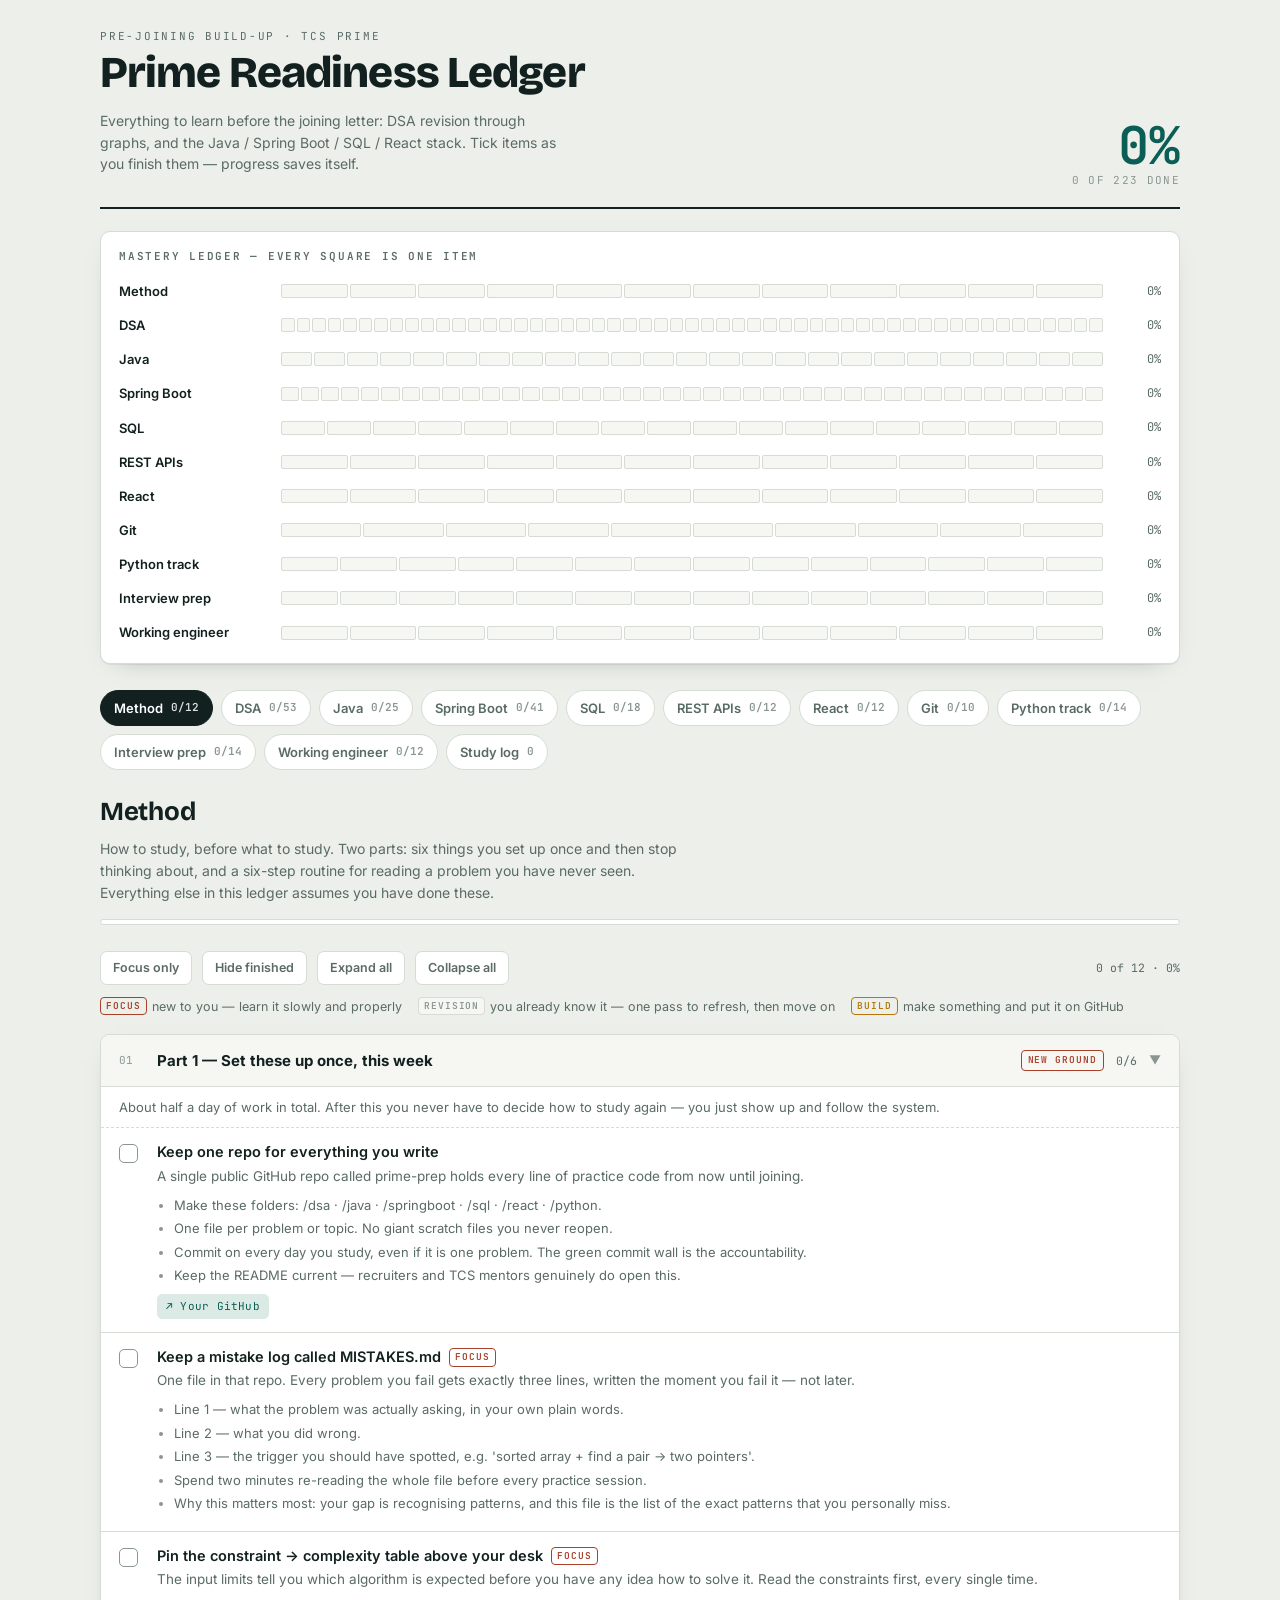
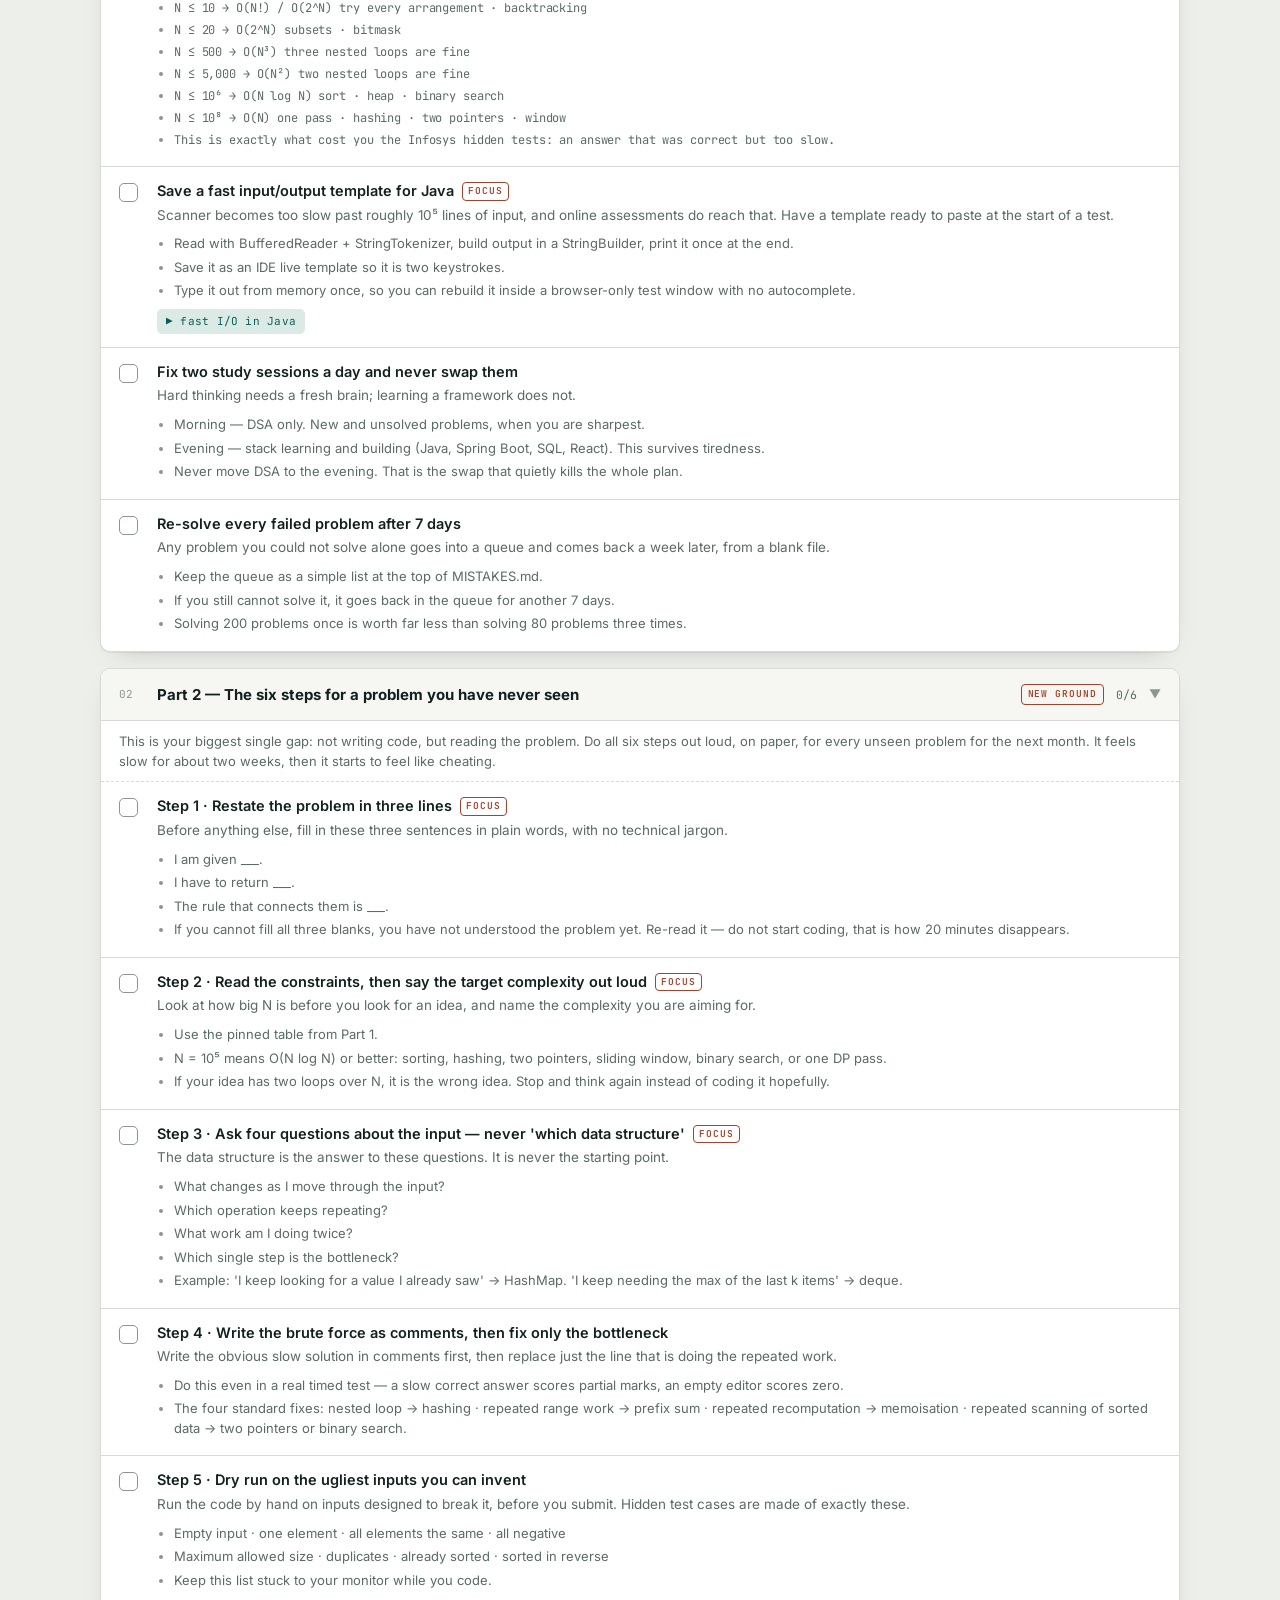
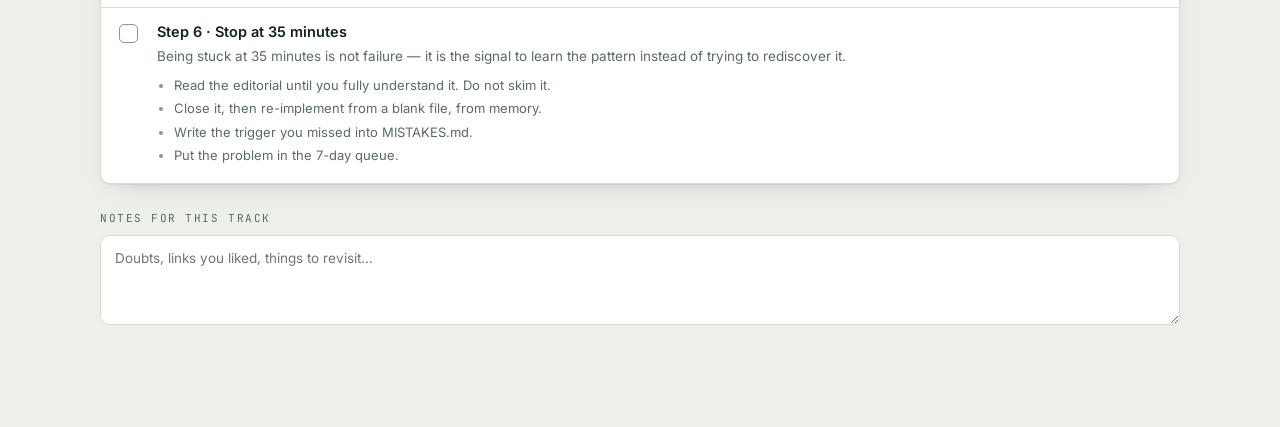
==== commit 37bcd848: "feat: update study methodology with structured revision steps and improved UI components" ====
--- a/index.html
+++ b/index.html
@@ -108,6 +108,21 @@
   .lk:hover{background:var(--teal);color:#fff;border-color:var(--teal)}
   .flag{display:inline-block;font-family:"JetBrains Mono",monospace;font-size:9.5px;letter-spacing:.1em;text-transform:uppercase;color:var(--rust);border:1px solid var(--rust);border-radius:4px;padding:1px 5px;margin-left:8px;vertical-align:2px;font-weight:600}
   .flag.build{color:var(--amber);border-color:var(--amber)}
+  .flag.revise{color:var(--ink-3);border-color:var(--line);background:var(--surface-2)}
+
+  /* step lists inside an item */
+  ul.how{margin:9px 0 0;padding-left:17px;color:var(--ink-2);font-size:13px;line-height:1.5}
+  ul.how li{margin:4px 0}
+  ul.how li::marker{color:var(--ink-3)}
+  ul.how.mono li{font-family:"JetBrains Mono",monospace;font-size:12px;letter-spacing:-.01em}
+
+  /* section-level level badge */
+  .sflag{font-family:"JetBrains Mono",monospace;font-size:9.5px;letter-spacing:.1em;text-transform:uppercase;font-weight:600;border:1px solid currentColor;border-radius:4px;padding:2px 6px;white-space:nowrap}
+  .sflag.new{color:var(--rust)}
+  .sflag.rev{color:var(--ink-3);border-color:var(--line);background:var(--paper)}
+
+  .legend{display:flex;flex-wrap:wrap;gap:6px 16px;align-items:center;font-size:12.5px;color:var(--ink-2);margin:-6px 0 18px}
+  .legend .flag{margin-left:0;margin-right:5px}
 
   textarea{width:100%;font:inherit;font-size:13.5px;color:var(--ink);background:var(--surface);border:1px solid var(--line);border-radius:var(--radius);padding:12px 14px;resize:vertical;min-height:90px}
   textarea:focus{outline:2px solid var(--teal);outline-offset:-1px;border-color:var(--teal)}
@@ -178,54 +193,150 @@
 const DATA = [
 {
   id: "method", name: "Method", tag: "read first",
-  blurb: "Six habits that decide whether the next few months compound or evaporate. Set these up once, then never think about them again.",
-  sections: [
-    { n: "Set up once", items: [
-      { t: "One repo for everything", d: "Create a public GitHub repo 'prime-prep' with folders: /dsa (Java solutions), /java, /springboot, /sql, /react, /python. Recruiters and TCS mentors do look. Commit every single day you study — the green wall is your accountability.", k:[W("Your GitHub","https://github.com/23335a0504raju")] },
-      { t: "A mistake log, not a notes app", d: "One file, MISTAKES.md. Every failed problem gets three lines: what the problem actually asked, what I did wrong, what the trigger was that I should have spotted. Re-read it before every practice session. This single file fixes the pattern-recognition gap faster than any playlist." },
-      { t: "Constraint → complexity table pinned above your desk", d: "N ≤ 10 → O(N!)/O(2^N) · N ≤ 20 → O(2^N) · N ≤ 500 → O(N³) · N ≤ 5,000 → O(N²) · N ≤ 10⁶ → O(N log N) · N ≤ 10⁸ → O(N). Read the constraints BEFORE you read the problem. This is the exact thing that failed you in the Infosys hidden tests.", f:"focus" },
-      { t: "Java fast I/O template saved as a snippet", d: "Scanner is too slow past ~10⁵ lines of input. Keep a BufferedReader + StringBuilder + StringTokenizer main() template ready to paste in any online assessment.", k:[Y("fast input output java competitive programming BufferedReader StringTokenizer","fast I/O in Java")], f:"focus" },
-      { t: "Two fixed sessions, morning and evening", d: "Morning = DSA only, brain is fresh and problems are hard. Evening = stack learning and building, which tolerates tiredness better. Never swap them." },
-      { t: "The 7-day re-solve rule", d: "Any problem you could not solve alone gets re-solved from a blank file seven days later. If you can't, it goes back in the queue. Solving 200 problems once is worth less than solving 80 three times." }
-    ]},
-    { n: "How to attack an unfamiliar problem (your #1 gap)", note:"Do this out loud, on paper, for every single unseen problem for the next month. It will feel slow for two weeks and then it will feel like cheating.", items: [
-      { t: "Step 1 — Restate it in three lines, without jargon", d: "'I'm given ___. I need to return ___. The rule connecting them is ___.' If you can't write those three lines, you have not understood the problem and writing code will waste 20 minutes.", f:"focus" },
-      { t: "Step 2 — Read the constraints and name the target complexity", d: "Constraints tell you the answer's shape before you have the answer. N = 10⁵ means you are looking for sorting, hashing, two pointers, sliding window, binary search or a single DP pass — nothing nested.", f:"focus" },
-      { t: "Step 3 — Ask the four operator questions, not 'which data structure'", d: "What changes as I move through the input? What operation repeats? What work am I redoing? What is the bottleneck? The data structure is the answer to these, never the first question.", f:"focus" },
-      { t: "Step 4 — Write brute force in comments, then optimise the bottleneck only", d: "Brute force first, always, even in a real test: it guarantees partial marks and it shows you exactly which line is the repeated work to kill." },
-      { t: "Step 5 — Dry run on the ugliest input you can invent", d: "Empty, single element, all-same, all-negative, max size, duplicates, already sorted, reverse sorted. Keep this checklist visible while you code." },
-      { t: "Step 6 — Time yourself and stop at 35 minutes", d: "If stuck at 35 minutes, read the editorial, understand it fully, close it, and re-implement from memory. Then log the trigger you missed in MISTAKES.md." }
+  blurb: "How to study, before what to study. Two parts: six things you set up once and then stop thinking about, and a six-step routine for reading a problem you have never seen. Everything else in this ledger assumes you have done these.",
+  sections: [
+    { n: "Part 1 — Set these up once, this week", lvl:"new", note:"About half a day of work in total. After this you never have to decide how to study again — you just show up and follow the system.", items: [
+      { t: "Keep one repo for everything you write",
+        d: "A single public GitHub repo called prime-prep holds every line of practice code from now until joining.",
+        how:[
+          "Make these folders: /dsa · /java · /springboot · /sql · /react · /python.",
+          "One file per problem or topic. No giant scratch files you never reopen.",
+          "Commit on every day you study, even if it is one problem. The green commit wall is the accountability.",
+          "Keep the README current — recruiters and TCS mentors genuinely do open this."
+        ],
+        k:[W("Your GitHub","https://github.com/23335a0504raju")] },
+
+      { t: "Keep a mistake log called MISTAKES.md",
+        d: "One file in that repo. Every problem you fail gets exactly three lines, written the moment you fail it — not later.",
+        how:[
+          "Line 1 — what the problem was actually asking, in your own plain words.",
+          "Line 2 — what you did wrong.",
+          "Line 3 — the trigger you should have spotted, e.g. 'sorted array + find a pair → two pointers'.",
+          "Spend two minutes re-reading the whole file before every practice session.",
+          "Why this matters most: your gap is recognising patterns, and this file is the list of the exact patterns that you personally miss."
+        ], f:"focus" },
+
+      { t: "Pin the constraint → complexity table above your desk",
+        d: "The input limits tell you which algorithm is expected before you have any idea how to solve it. Read the constraints first, every single time.",
+        mono:1,
+        how:[
+          "N ≤ 10      →  O(N!) / O(2^N)   try every arrangement · backtracking",
+          "N ≤ 20      →  O(2^N)           subsets · bitmask",
+          "N ≤ 500     →  O(N³)            three nested loops are fine",
+          "N ≤ 5,000   →  O(N²)            two nested loops are fine",
+          "N ≤ 10⁶     →  O(N log N)       sort · heap · binary search",
+          "N ≤ 10⁸     →  O(N)             one pass · hashing · two pointers · window",
+          "This is exactly what cost you the Infosys hidden tests: an answer that was correct but too slow."
+        ], f:"focus" },
+
+      { t: "Save a fast input/output template for Java",
+        d: "Scanner becomes too slow past roughly 10⁵ lines of input, and online assessments do reach that. Have a template ready to paste at the start of a test.",
+        how:[
+          "Read with BufferedReader + StringTokenizer, build output in a StringBuilder, print it once at the end.",
+          "Save it as an IDE live template so it is two keystrokes.",
+          "Type it out from memory once, so you can rebuild it inside a browser-only test window with no autocomplete."
+        ],
+        k:[Y("fast input output java competitive programming BufferedReader StringTokenizer","fast I/O in Java")], f:"focus" },
+
+      { t: "Fix two study sessions a day and never swap them",
+        d: "Hard thinking needs a fresh brain; learning a framework does not.",
+        how:[
+          "Morning — DSA only. New and unsolved problems, when you are sharpest.",
+          "Evening — stack learning and building (Java, Spring Boot, SQL, React). This survives tiredness.",
+          "Never move DSA to the evening. That is the swap that quietly kills the whole plan."
+        ] },
+
+      { t: "Re-solve every failed problem after 7 days",
+        d: "Any problem you could not solve alone goes into a queue and comes back a week later, from a blank file.",
+        how:[
+          "Keep the queue as a simple list at the top of MISTAKES.md.",
+          "If you still cannot solve it, it goes back in the queue for another 7 days.",
+          "Solving 200 problems once is worth far less than solving 80 problems three times."
+        ] }
+    ]},
+
+    { n: "Part 2 — The six steps for a problem you have never seen", lvl:"new", note:"This is your biggest single gap: not writing code, but reading the problem. Do all six steps out loud, on paper, for every unseen problem for the next month. It feels slow for about two weeks, then it starts to feel like cheating.", items: [
+      { t: "Step 1 · Restate the problem in three lines",
+        d: "Before anything else, fill in these three sentences in plain words, with no technical jargon.",
+        how:[
+          "I am given ___.",
+          "I have to return ___.",
+          "The rule that connects them is ___.",
+          "If you cannot fill all three blanks, you have not understood the problem yet. Re-read it — do not start coding, that is how 20 minutes disappears."
+        ], f:"focus" },
+
+      { t: "Step 2 · Read the constraints, then say the target complexity out loud",
+        d: "Look at how big N is before you look for an idea, and name the complexity you are aiming for.",
+        how:[
+          "Use the pinned table from Part 1.",
+          "N = 10⁵ means O(N log N) or better: sorting, hashing, two pointers, sliding window, binary search, or one DP pass.",
+          "If your idea has two loops over N, it is the wrong idea. Stop and think again instead of coding it hopefully."
+        ], f:"focus" },
+
+      { t: "Step 3 · Ask four questions about the input — never 'which data structure'",
+        d: "The data structure is the answer to these questions. It is never the starting point.",
+        how:[
+          "What changes as I move through the input?",
+          "Which operation keeps repeating?",
+          "What work am I doing twice?",
+          "Which single step is the bottleneck?",
+          "Example: 'I keep looking for a value I already saw' → HashMap. 'I keep needing the max of the last k items' → deque."
+        ], f:"focus" },
+
+      { t: "Step 4 · Write the brute force as comments, then fix only the bottleneck",
+        d: "Write the obvious slow solution in comments first, then replace just the line that is doing the repeated work.",
+        how:[
+          "Do this even in a real timed test — a slow correct answer scores partial marks, an empty editor scores zero.",
+          "The four standard fixes: nested loop → hashing · repeated range work → prefix sum · repeated recomputation → memoisation · repeated scanning of sorted data → two pointers or binary search."
+        ] },
+
+      { t: "Step 5 · Dry run on the ugliest inputs you can invent",
+        d: "Run the code by hand on inputs designed to break it, before you submit. Hidden test cases are made of exactly these.",
+        how:[
+          "Empty input · one element · all elements the same · all negative",
+          "Maximum allowed size · duplicates · already sorted · sorted in reverse",
+          "Keep this list stuck to your monitor while you code."
+        ] },
+
+      { t: "Step 6 · Stop at 35 minutes",
+        d: "Being stuck at 35 minutes is not failure — it is the signal to learn the pattern instead of trying to rediscover it.",
+        how:[
+          "Read the editorial until you fully understand it. Do not skim it.",
+          "Close it, then re-implement from a blank file, from memory.",
+          "Write the trigger you missed into MISTAKES.md.",
+          "Put the problem in the 7-day queue."
+        ] }
     ]}
   ]
 },
 
 {
   id: "dsa", name: "DSA", tag: "revise + extend",
-  blurb: "Phase 1 revises what you already own (arrays, strings, hashing, prefix, windows, pointers, greedy) but with a stopwatch and constraint-first thinking. Phase 2 is the new ground: trees, graphs, DP.",
-  sections: [
-    { n: "Revision sprint — arrays, strings and the patterns you already know", note:"Goal here is not learning, it's speed and recall. Target: solve each listed problem in under 20 minutes without looking at old code.", items: [
-      { t: "Prefix sums and difference arrays", d: "Re-derive the technique from scratch, then the HashMap variant for 'count subarrays with property X'. Also learn the difference-array trick for range updates — most people miss it.", k:[Y("prefix sum striver playlist","prefix sum"), LC("find-pivot-index"), LC("subarray-sum-equals-k"), LC("product-of-array-except-self"), LC("contiguous-array"), LC("subarray-sums-divisible-by-k")] },
-      { t: "Kadane's algorithm and the max-subarray family", d: "Maximum subarray sum in a single pass, then the variants: circular array, product instead of sum, and returning the start/end indices. This is one of the three most-asked array questions anywhere and it is the largest single hole in your array coverage right now.", k:[Y("kadanes algorithm maximum subarray explained striver","Kadane's algorithm"), LC("maximum-subarray"), LC("maximum-sum-circular-subarray"), LC("maximum-product-subarray")], f:"focus" },
-      { t: "Two pointers — both directions", d: "Opposite-ends on sorted data, and same-direction (fast/slow) for in-place rewriting. Know why sorting first is legal only when order doesn't matter.", k:[Y("two pointers pattern explained striver","two pointers"), LC("two-sum-ii-input-array-is-sorted"), LC("3sum"), LC("container-with-most-water"), LC("move-zeroes"), LC("trapping-rain-water")] },
-      { t: "Sliding window — fixed size", d: "Window sum/max maintained in O(1) per step. Trivial once seen, so the drill is spotting it in a wordy statement about 'k consecutive days/seats/readings'.", k:[Y("sliding window fixed size pattern","fixed window"), LC("maximum-average-subarray-i"), LC("permutation-in-string"), LC("find-all-anagrams-in-a-string")] },
-      { t: "Sliding window — variable size", d: "Expand right always, shrink left while the window is invalid. Write the four-line skeleton once and reuse it forever.", k:[Y("variable size sliding window pattern striver","variable window"), LC("longest-substring-without-repeating-characters"), LC("longest-repeating-character-replacement"), LC("minimum-size-subarray-sum"), LC("minimum-window-substring")] },
-      { t: "Hashing patterns beyond frequency counting", d: "Your strongest structure — push it further: map value→index, map prefix-state→count, map canonical-form→group, and set-based O(1) membership to kill an inner loop.", k:[LC("group-anagrams"), LC("longest-consecutive-sequence"), LC("valid-sudoku"), LC("top-k-frequent-elements")] },
-      { t: "Cyclic sort and numbers-in-a-range tricks", d: "When the array holds values 1..N, the index IS the hash: place each value at its own index, or mark a seen value by negating it. Solves missing number, duplicate number and first-missing-positive in O(N) time and O(1) extra space — exactly the follow-up that turns a partial score into full marks.", k:[LC("missing-number"), LC("find-all-numbers-disappeared-in-an-array"), LC("find-the-duplicate-number"), LC("first-missing-positive")] },
-      { t: "Sorting, comparators and the 'sort first' instinct", d: "Custom Comparator and Comparable in Java, sorting arrays of arrays, stable vs unstable, and knowing that sorting costs N log N so it's free when your target is already N log N.", k:[Y("java comparator comparable sorting explained","comparators in Java"), LC("sort-colors"), LC("largest-number"), LC("h-index")] },
-      { t: "Write merge sort and quick sort from scratch, once", d: "Interviewers do ask you to code them, and merge sort's merge step comes back in counting inversions, sorting a linked list and k-way merges. Know the partition scheme, quick sort's worst case, and why Java uses dual-pivot quicksort for primitives but Timsort for objects.", k:[Y("merge sort quick sort implementation java explained","merge & quick sort"), LC("sort-an-array"), LC("sort-list")] },
-      { t: "Intervals", d: "Sort by start, then merge/insert/count-overlaps. A guaranteed-appearance pattern in service-company assessments.", k:[LC("merge-intervals"), LC("insert-interval"), LC("non-overlapping-intervals")] },
-      { t: "Greedy — and how to know it's greedy", d: "Greedy works when a local choice provably can't be regretted. Practice stating the exchange argument in one sentence before coding; if you can't, it's probably DP.", k:[Y("greedy algorithms explained with proof intuition","greedy intuition"), LC("jump-game"), LC("jump-game-ii"), LC("gas-station"), LC("partition-labels")] },
-      { t: "Matrix traversal and simulation", d: "Spiral, rotate in place, set zeroes with O(1) space, boundary handling, and direction arrays dx[]/dy[] — which you will reuse constantly in graphs.", k:[LC("spiral-matrix"), LC("rotate-image"), LC("set-matrix-zeroes"), LC("game-of-life")] },
-      { t: "Stack fundamentals", d: "Valid parentheses, evaluate reverse polish notation, simplify path, asteroid collision. Small guaranteed-appearance problems where losing marks is inexcusable — clear them before the monotonic stack template.", k:[LC("valid-parentheses"), LC("evaluate-reverse-polish-notation"), LC("simplify-path"), LC("asteroid-collision")] },
-      { t: "Monotonic stack", d: "Your flagged weak spot. 'Next greater / previous smaller / span / largest rectangle' all use one template. Learn the template, not five problems.", k:[Y("monotonic stack pattern next greater element striver","monotonic stack"), LC("next-greater-element-i"), LC("daily-temperatures"), LC("largest-rectangle-in-histogram"), LC("trapping-rain-water"), LC("min-stack")], f:"focus" },
-      { t: "Deque and queue applications", d: "Monotonic deque for sliding-window maximum, and queue-as-BFS-frontier which is your bridge into graphs.", k:[LC("sliding-window-maximum"), LC("implement-queue-using-stacks")] },
-      { t: "Heap / PriorityQueue at interview depth", d: "Top-K, k-way merge, running median with two heaps, and custom comparators inside a PriorityQueue in Java.", k:[LC("kth-largest-element-in-an-array"), LC("k-closest-points-to-origin"), LC("merge-k-sorted-lists"), LC("find-median-from-data-stream")] },
-      { t: "Binary search on a sorted array", d: "Write the lower_bound / upper_bound templates yourself and stop guessing at mid, low = mid+1 boundaries. Rotated-array variants are the standard follow-up.", k:[Y("binary search template lower bound upper bound explained","binary search templates"), LC("binary-search"), LC("search-insert-position"), LC("find-first-and-last-position-of-element-in-sorted-array"), LC("search-in-rotated-sorted-array"), LC("find-minimum-in-rotated-sorted-array")] },
-      { t: "Binary search on the answer", d: "The single highest-value pattern you don't yet own. When a problem says 'minimum possible maximum' or 'minimum days/capacity/speed such that…', you binary-search the answer and write a boolean feasible(x). Learn it properly.", k:[Y("binary search on answer pattern striver","binary search on answer"), LC("koko-eating-bananas"), LC("capacity-to-ship-packages-within-d-days"), LC("split-array-largest-sum"), LC("minimum-number-of-days-to-make-m-bouquets")], f:"focus" },
-      { t: "String manipulation at speed", d: "StringBuilder vs String concatenation cost, char[] tricks, palindromic expansion around centres, compression, and parsing messy input.", k:[LC("longest-palindromic-substring"), LC("valid-palindrome"), LC("string-compression"), LC("longest-common-prefix"), LC("string-to-integer-atoi")] },
-      { t: "Linked list refresher", d: "Reverse, cycle detection, middle node, merge two lists, reorder. Fast/slow pointers are the whole topic. Cheap marks, don't skip.", k:[LC("reverse-linked-list"), LC("linked-list-cycle"), LC("middle-of-the-linked-list"), LC("merge-two-sorted-lists"), LC("remove-nth-node-from-end-of-list")] }
-    ]},
-    { n: "Optimisation drills — turning 'correct' into 'accepted'", note:"This section is the direct fix for the Infosys hidden-test failure. Treat it as a topic in its own right.", items: [
+  blurb: "Two different jobs, and it matters that you don't confuse them. Sections 1–2 are revision: patterns you already own, re-run with a stopwatch and constraint-first thinking. Sections 4–6 are new ground — trees, graphs and DP — where you should go slowly and take notes.",
+  sections: [
+    { n: "Arrays, strings and the patterns you already know", lvl:"revise", note:"Not learning — speed and recall. One pass per topic: solve two or three of the linked problems in under 20 minutes each, without opening your old code. Anything you can already do fast, tick and move on. The four items tagged focus are the real holes; give those proper time.", items: [
+      { t: "Prefix sums and difference arrays", d: "Refresh the plain version, the HashMap variant for 'count subarrays with property X', and the difference-array trick for range updates.", k:[Y("prefix sum striver playlist","prefix sum"), LC("find-pivot-index"), LC("subarray-sum-equals-k"), LC("product-of-array-except-self"), LC("contiguous-array"), LC("subarray-sums-divisible-by-k")] },
+      { t: "Kadane's algorithm and the max-subarray family", d: "The biggest hole in your array coverage, and one of the three most-asked array questions anywhere. Learn it properly: single-pass max subarray sum, then the circular, product and return-the-indices variants.", k:[Y("kadanes algorithm maximum subarray explained striver","Kadane's algorithm"), LC("maximum-subarray"), LC("maximum-sum-circular-subarray"), LC("maximum-product-subarray")], f:"focus" },
+      { t: "Two pointers — both directions", d: "Opposite-ends on sorted data, and fast/slow for in-place rewriting. Recall check: why sorting first is only legal when order doesn't matter.", k:[Y("two pointers pattern explained striver","two pointers"), LC("two-sum-ii-input-array-is-sorted"), LC("3sum"), LC("container-with-most-water"), LC("move-zeroes"), LC("trapping-rain-water")] },
+      { t: "Sliding window — fixed size", d: "You know the mechanics. The drill is only spotting it inside a wordy statement about 'k consecutive days / seats / readings'.", k:[LC("maximum-average-subarray-i"), LC("permutation-in-string"), LC("find-all-anagrams-in-a-string")] },
+      { t: "Sliding window — variable size", d: "Expand right always, shrink left while invalid. Write the four-line skeleton once from memory and reuse it forever.", k:[Y("variable size sliding window pattern striver","variable window"), LC("longest-substring-without-repeating-characters"), LC("longest-repeating-character-replacement"), LC("minimum-size-subarray-sum"), LC("minimum-window-substring")] },
+      { t: "Hashing patterns beyond frequency counting", d: "Your strongest structure. Just push it one level: value→index, prefix-state→count, canonical-form→group, and a set for O(1) membership to kill an inner loop.", k:[LC("group-anagrams"), LC("longest-consecutive-sequence"), LC("valid-sudoku"), LC("top-k-frequent-elements")] },
+      { t: "Cyclic sort and numbers-in-a-range tricks", d: "New to you and worth the hour. When the array holds values 1..N the index IS the hash: put each value at its own index, or mark a seen value by negating it. That turns missing / duplicate / first-missing-positive into O(N) time, O(1) space — the exact follow-up that converts a partial score into full marks.", k:[LC("missing-number"), LC("find-all-numbers-disappeared-in-an-array"), LC("find-the-duplicate-number"), LC("first-missing-positive")], f:"focus" },
+      { t: "Sorting, comparators and the 'sort first' instinct", d: "Comparator and Comparable in Java, sorting arrays of arrays, stable vs unstable. Key idea to keep: sorting is free when your target is already N log N.", k:[Y("java comparator comparable sorting explained","comparators in Java"), LC("sort-colors"), LC("largest-number"), LC("h-index")] },
+      { t: "Write merge sort and quick sort from scratch, once", d: "Do it once this month — interviewers ask you to code them, and the merge step returns in inversions, sorting a linked list and k-way merges. Also know quick sort's worst case.", k:[Y("merge sort quick sort implementation java explained","merge & quick sort"), LC("sort-an-array"), LC("sort-list")] },
+      { t: "Intervals", d: "Sort by start, then merge / insert / count overlaps. Guaranteed to appear in service-company assessments.", k:[LC("merge-intervals"), LC("insert-interval"), LC("non-overlapping-intervals")] },
+      { t: "Greedy — and how to know it's greedy", d: "Recall drill: state in one sentence why a local choice can't be regretted, before you code. If you can't state it, it's probably DP.", k:[LC("jump-game"), LC("jump-game-ii"), LC("gas-station"), LC("partition-labels")] },
+      { t: "Matrix traversal and simulation", d: "Spiral, rotate in place, set zeroes in O(1) space. Mainly here for the dx[]/dy[] direction-array habit, which you will reuse constantly in graphs.", k:[LC("spiral-matrix"), LC("rotate-image"), LC("set-matrix-zeroes"), LC("game-of-life")] },
+      { t: "Stack fundamentals", d: "Parentheses, RPN, simplify path, asteroid collision. Cheap marks — clear them before the monotonic stack template.", k:[LC("valid-parentheses"), LC("evaluate-reverse-polish-notation"), LC("simplify-path"), LC("asteroid-collision")] },
+      { t: "Monotonic stack", d: "Your own flagged weak spot, so treat it as new. 'Next greater / previous smaller / span / largest rectangle' are one template with different comparisons. Learn the template, not five separate problems.", k:[Y("monotonic stack pattern next greater element striver","monotonic stack"), LC("next-greater-element-i"), LC("daily-temperatures"), LC("largest-rectangle-in-histogram"), LC("trapping-rain-water"), LC("min-stack")], f:"focus" },
+      { t: "Deque and queue applications", d: "Monotonic deque for sliding-window maximum, and queue-as-BFS-frontier — your bridge into graphs.", k:[LC("sliding-window-maximum"), LC("implement-queue-using-stacks")] },
+      { t: "Heap / PriorityQueue at interview depth", d: "Top-K, k-way merge, running median with two heaps, and a custom comparator inside a Java PriorityQueue.", k:[LC("kth-largest-element-in-an-array"), LC("k-closest-points-to-origin"), LC("merge-k-sorted-lists"), LC("find-median-from-data-stream")] },
+      { t: "Binary search on a sorted array", d: "Write lower_bound / upper_bound yourself once so you stop guessing at the mid and low = mid+1 boundaries. Rotated-array variants are the standard follow-up.", k:[Y("binary search template lower bound upper bound explained","binary search templates"), LC("binary-search"), LC("find-first-and-last-position-of-element-in-sorted-array"), LC("search-in-rotated-sorted-array"), LC("find-minimum-in-rotated-sorted-array")] },
+      { t: "Binary search on the answer", d: "The highest-value pattern you don't own yet — learn it properly, not as a curiosity. Whenever a problem says 'minimum possible maximum' or 'smallest days / capacity / speed such that…', you binary-search the answer itself and write a boolean feasible(x).", k:[Y("binary search on answer pattern striver","binary search on answer"), LC("koko-eating-bananas"), LC("capacity-to-ship-packages-within-d-days"), LC("split-array-largest-sum"), LC("minimum-number-of-days-to-make-m-bouquets")], f:"focus" },
+      { t: "String manipulation at speed", d: "StringBuilder vs concatenation cost, char[] tricks, palindromic expansion around centres, and parsing messy input.", k:[LC("longest-palindromic-substring"), LC("valid-palindrome"), LC("string-compression"), LC("string-to-integer-atoi")] },
+      { t: "Linked list refresher", d: "Reverse, cycle, middle, merge, reorder. Fast/slow pointers are the whole topic. Cheap marks — don't skip.", k:[LC("reverse-linked-list"), LC("linked-list-cycle"), LC("middle-of-the-linked-list"), LC("merge-two-sorted-lists"), LC("remove-nth-node-from-end-of-list")] }
+    ]},
+    { n: "Optimisation drills — turning 'correct' into 'accepted'", lvl:"new", note:"The direct fix for the Infosys hidden-test failure. Nothing here is a new algorithm — it is a new habit — so treat it as a topic in its own right and do not skip it because the words look familiar.", items: [
       { t: "Ten problems solved twice: brute force, then optimal", d: "Pick ten problems you already know. Submit the O(N²) version, watch it TLE, then rewrite it optimal. Feeling the TLE is what builds the instinct.", f:"focus" },
       { t: "Learn to count operations, not just Big-O", d: "10⁸ simple operations ≈ 1 second in Java. Practise estimating: 'N = 10⁵ and my loop is nested → 10¹⁰ → dead' should be a two-second judgement.", k:[Y("time complexity analysis with constraints competitive programming","complexity vs constraints")], f:"focus" },
       { t: "Space complexity and in-place rewriting", d: "In-place array rewriting, reusing the input array as the DP table, and rolling arrays that drop DP from O(N²) space to O(N)." },
@@ -552,7 +663,7 @@
 <script>
 (function () {
   const KEY = "prime-ledger-v1";
-  const BLANK = () => ({ checked: {}, notes: {}, log: [], closed: {}, hideDone: {}, active: null, updated: null });
+  const BLANK = () => ({ checked: {}, notes: {}, log: [], closed: {}, hideDone: {}, focusOnly: {}, active: null, updated: null });
   let state = BLANK();
   let active = DATA[0].id;
   let saveTimer = null;
@@ -658,16 +769,29 @@
   }
 
   /* ---------- panel ---------- */
-  function itemHTML(tr, si, ii, it) {
+  // Every item is either new ground ("focus") or something Raju already owns ("revise").
+  // The section says which is the default; an item can override it.
+  function level(it, sec) {
+    if (it.f === "revise") return "revise";
+    if (it.f === "focus" || it.f === "build") return "focus";
+    return sec.lvl === "revise" ? "revise" : "focus";
+  }
+
+  function itemHTML(tr, si, ii, it, sec) {
     const id = itemId(tr.id, si, ii);
     const done = !!state.checked[id];
     if (state.hideDone[tr.id] && done) return "";
+    if (state.focusOnly[tr.id] && level(it, sec) === "revise") return "";
     const links = (it.k || []).map((l) => '<a class="lk" href="' + l.u + '" target="_blank" rel="noopener">' + esc(l.l) + "</a>").join("");
-    const flag = it.f === "focus" ? '<span class="flag">focus</span>' : it.f === "build" ? '<span class="flag build">build</span>' : "";
+    const flag = it.f === "focus" ? '<span class="flag">focus</span>'
+      : it.f === "build" ? '<span class="flag build">build</span>'
+      : it.f === "revise" ? '<span class="flag revise">revision</span>' : "";
+    const how = (it.how || []).map((h) => "<li>" + esc(h) + "</li>").join("");
     return '<div class="item' + (done ? " done" : "") + '">' +
       '<input type="checkbox" data-id="' + id + '"' + (done ? " checked" : "") + ' aria-label="' + esc(it.t) + '">' +
       '<div><div class="it">' + esc(it.t) + flag + "</div>" +
       '<div class="id-txt">' + esc(it.d) + "</div>" +
+      (how ? '<ul class="how' + (it.mono ? " mono" : "") + '">' + how + "</ul>" : "") +
       (links ? '<div class="links">' + links + "</div>" : "") +
       "</div></div>";
   }
@@ -679,10 +803,13 @@
       const d = ids.filter((i) => state.checked[i]).length;
       const closedKey = tr.id + "#" + si;
       const isClosed = !!state.closed[closedKey];
-      const body = sec.items.map((it, ii) => itemHTML(tr, si, ii, it)).join("");
+      const body = sec.items.map((it, ii) => itemHTML(tr, si, ii, it, sec)).join("");
+      if (!body && state.focusOnly[tr.id]) return ""; // nothing new to learn in this section
+      const sflag = sec.lvl === "revise" ? '<span class="sflag rev">revision</span>'
+        : sec.lvl === "new" ? '<span class="sflag new">new ground</span>' : "";
       return '<section class="block' + (isClosed ? " closed" : "") + '">' +
         '<div class="bhead" data-toggle="' + closedKey + '"><span class="bnum">' + String(si + 1).padStart(2, "0") + "</span>" +
-        '<span class="btitle">' + esc(sec.n) + '</span><span class="bcount">' + d + "/" + ids.length + '</span><span class="chev">▼</span></div>' +
+        '<span class="btitle">' + esc(sec.n) + "</span>" + sflag + '<span class="bcount" data-sec="' + closedKey + '">' + d + "/" + ids.length + '</span><span class="chev">▼</span></div>' +
         (sec.note ? '<div class="bnote">' + esc(sec.note) + "</div>" : "") +
         '<div class="items">' + (body || '<div class="item"><span></span><div class="id-txt">Everything here is finished. Turn off “Hide finished” to see it again.</div></div>') + "</div>" +
         "</section>";
@@ -691,11 +818,15 @@
     return '<div class="track-head"><div><h2>' + esc(tr.name) + "</h2><p>" + esc(tr.blurb) + "</p></div></div>" +
       '<div class="bar"><span style="width:' + s.pct + '%"></span></div>' +
       '<div class="toolbar">' +
+      '<button class="btn' + (state.focusOnly[tr.id] ? " on" : "") + '" data-focus="' + tr.id + '">Focus only</button>' +
       '<button class="btn' + (state.hideDone[tr.id] ? " on" : "") + '" data-hide="' + tr.id + '">Hide finished</button>' +
       '<button class="btn" data-expand="' + tr.id + '">Expand all</button>' +
       '<button class="btn" data-collapse="' + tr.id + '">Collapse all</button>' +
       '<span class="bcount" style="margin-left:auto">' + s.done + " of " + s.total + " · " + s.pct + "%</span></div>" +
-      blocks +
+      '<div class="legend"><span><span class="flag">focus</span>new to you — learn it slowly and properly</span>' +
+      '<span><span class="flag revise">revision</span>you already know it — one pass to refresh, then move on</span>' +
+      '<span><span class="flag build">build</span>make something and put it on GitHub</span></div>' +
+      (blocks || '<section class="block"><div class="bnote">Nothing marked <b>focus</b> is left in this track — turn off “Focus only” to see the revision items.</div></section>') +
       '<div class="flabel">Notes for this track</div>' +
       '<textarea data-note="' + tr.id + '" placeholder="Doubts, links you liked, things to revisit…">' + esc(state.notes[tr.id] || "") + "</textarea>";
   }
@@ -735,6 +866,9 @@
 
     const hide = e.target.closest("[data-hide]");
     if (hide) { const t = hide.dataset.hide; state.hideDone[t] = !state.hideDone[t]; save(); render(); return; }
+
+    const foc = e.target.closest("[data-focus]");
+    if (foc) { const t = foc.dataset.focus; state.focusOnly[t] = !state.focusOnly[t]; save(); render(); return; }
 
     const ex = e.target.closest("[data-expand]");
     if (ex) { DATA.find(t => t.id === ex.dataset.expand).sections.forEach((_, si) => delete state.closed[ex.dataset.expand + "#" + si]); save(); render(); return; }
@@ -810,10 +944,10 @@
       const s = trackStats(tr);
       const bar = document.querySelector(".bar span"); if (bar) bar.style.width = s.pct + "%";
       const [si] = cb.dataset.id.split(".").slice(1);
-      const blocks = document.querySelectorAll(".block .bcount");
-      if (blocks[si]) {
+      const cnt = document.querySelector('.bcount[data-sec="' + tr.id + "#" + si + '"]');
+      if (cnt) {
         const ids = tr.sections[si].items.map((_, ii) => itemId(tr.id, si, ii));
-        blocks[si].textContent = ids.filter((i) => state.checked[i]).length + "/" + ids.length;
+        cnt.textContent = ids.filter((i) => state.checked[i]).length + "/" + ids.length;
       }
       const tot = document.querySelector(".toolbar .bcount");
       if (tot) tot.textContent = s.done + " of " + s.total + " · " + s.pct + "%";
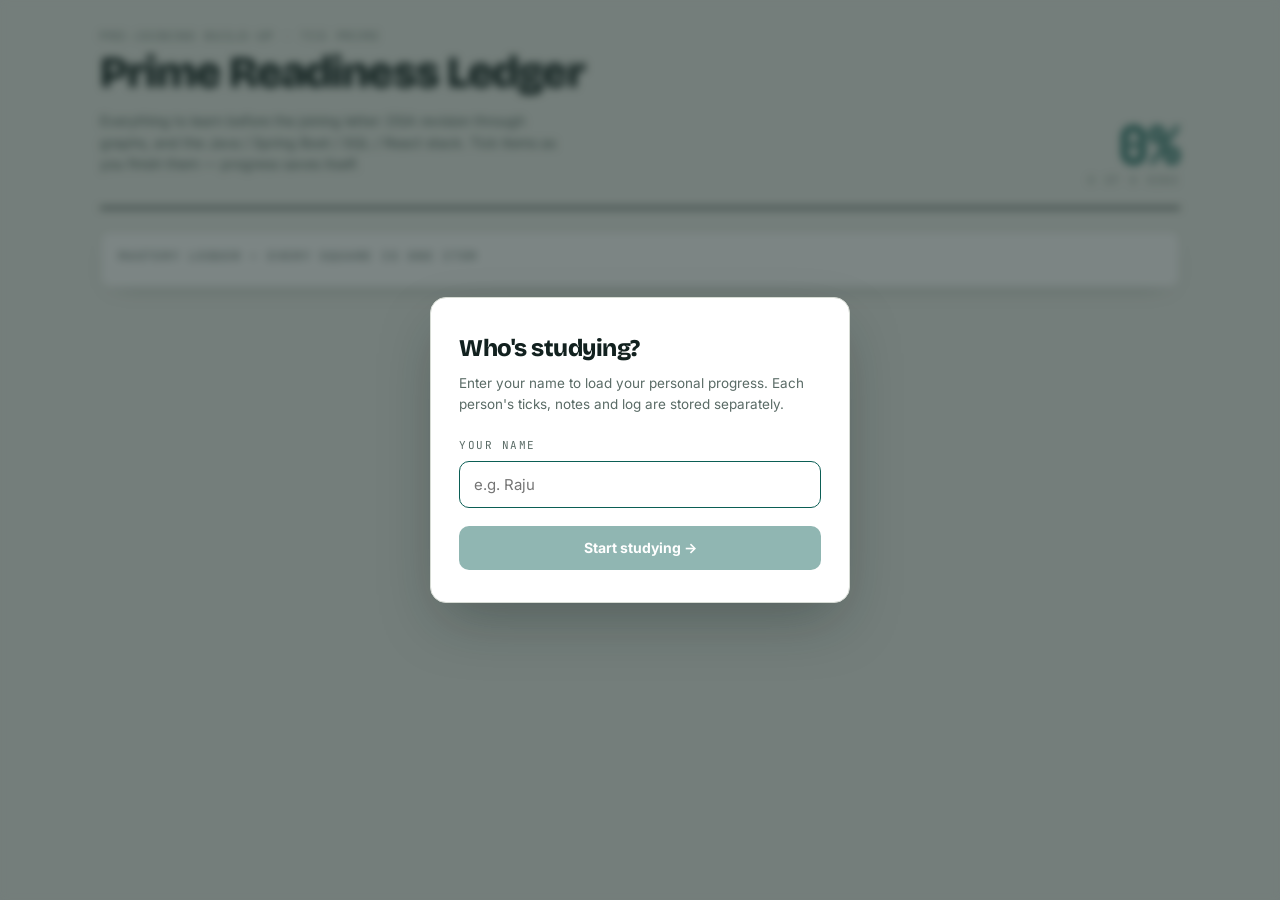
==== commit db1a3e15: "feat: add multi-user support with login modal, persistent progress tracking, and user profile manage" ====
--- a/index.html
+++ b/index.html
@@ -145,6 +145,38 @@
   .status.show{opacity:1}
   .hidden{display:none !important}
 
+  /* ---------- user chip ---------- */
+  .user-chip{display:flex;align-items:center;gap:8px;font-family:"JetBrains Mono",monospace;font-size:11.5px;background:var(--surface);border:1px solid var(--line);border-radius:999px;padding:5px 12px;color:var(--ink-2);cursor:pointer;transition:.15s;margin-left:auto}
+  .user-chip:hover{border-color:var(--teal);color:var(--teal)}
+  .user-chip .avatar{width:22px;height:22px;border-radius:50%;background:var(--teal);color:#fff;font-size:11px;font-weight:700;display:flex;align-items:center;justify-content:center;flex:none;font-family:"Inter",sans-serif}
+  .user-chip .uname{max-width:120px;overflow:hidden;text-overflow:ellipsis;white-space:nowrap}
+
+  /* ---------- login modal ---------- */
+  .modal-bg{position:fixed;inset:0;background:rgba(18,33,31,.55);backdrop-filter:blur(4px);z-index:100;display:flex;align-items:center;justify-content:center;padding:20px}
+  .modal-bg.hidden{display:none !important}
+  .modal{background:var(--surface);border:1px solid var(--line);border-radius:16px;padding:32px 28px;width:100%;max-width:420px;box-shadow:0 24px 60px -12px rgba(18,33,31,.35)}
+  .modal h2{font-family:"Bricolage Grotesque","Inter",sans-serif;font-weight:800;font-size:24px;margin:0 0 6px;letter-spacing:-.02em}
+  .modal p{color:var(--ink-2);font-size:13.5px;margin:0 0 22px}
+  .modal label{font-family:"JetBrains Mono",monospace;font-size:11px;letter-spacing:.14em;text-transform:uppercase;color:var(--ink-2);display:block;margin-bottom:7px}
+  .modal input[type=text]{width:100%;font:inherit;font-size:15px;padding:11px 14px;border:1.5px solid var(--line);border-radius:var(--radius);background:var(--paper);color:var(--ink);outline:none;transition:.15s}
+  .modal input[type=text]:focus{border-color:var(--teal);background:#fff}
+  .modal-actions{display:flex;gap:10px;margin-top:18px}
+  .btn-primary{flex:1;font:inherit;font-size:14px;font-weight:700;cursor:pointer;background:var(--teal);color:#fff;border:none;border-radius:var(--radius);padding:11px 18px;transition:.15s}
+  .btn-primary:hover{background:#0a5248}
+  .btn-primary:disabled{opacity:.45;cursor:not-allowed}
+  .profiles-section{margin-top:22px;border-top:1px solid var(--line);padding-top:18px}
+  .profiles-section h3{font-family:"JetBrains Mono",monospace;font-size:10px;letter-spacing:.16em;text-transform:uppercase;color:var(--ink-3);margin:0 0 12px}
+  .profile-list{display:flex;flex-direction:column;gap:8px;max-height:200px;overflow-y:auto}
+  .profile-row{display:flex;align-items:center;gap:12px;padding:9px 12px;border:1px solid var(--line);border-radius:var(--radius);cursor:pointer;transition:.15s;background:var(--surface-2)}
+  .profile-row:hover{border-color:var(--teal);background:var(--teal-soft)}
+  .profile-row .p-avatar{width:28px;height:28px;border-radius:50%;background:var(--teal);color:#fff;font-size:12px;font-weight:700;display:flex;align-items:center;justify-content:center;flex:none}
+  .profile-row .p-info{flex:1;min-width:0}
+  .profile-row .p-name{font-weight:600;font-size:13.5px;white-space:nowrap;overflow:hidden;text-overflow:ellipsis}
+  .profile-row .p-meta{font-family:"JetBrains Mono",monospace;font-size:11px;color:var(--ink-3);margin-top:1px}
+  .profile-row .p-pct{font-family:"JetBrains Mono",monospace;font-size:12px;color:var(--teal);font-weight:600}
+  .profile-row .p-del{background:none;border:none;cursor:pointer;color:var(--ink-3);font-size:15px;padding:2px 4px;line-height:1;border-radius:4px;flex:none}
+  .profile-row .p-del:hover{color:var(--rust)}
+
   @media (max-width:640px){
     .wrap{padding:20px 14px 80px}
     .lrow{grid-template-columns:104px 1fr 40px;gap:8px}
@@ -158,6 +190,24 @@
 </style>
 </head>
 <body>
+
+<!-- ===== LOGIN MODAL ===== -->
+<div class="modal-bg" id="loginModal">
+  <div class="modal" role="dialog" aria-modal="true" aria-labelledby="modalTitle">
+    <h2 id="modalTitle">Who's studying?</h2>
+    <p>Enter your name to load your personal progress. Each person's ticks, notes and log are stored separately.</p>
+    <label for="nameInput">Your name</label>
+    <input type="text" id="nameInput" placeholder="e.g. Raju" maxlength="40" autocomplete="off">
+    <div class="modal-actions">
+      <button class="btn-primary" id="startBtn" disabled>Start studying →</button>
+    </div>
+    <div class="profiles-section" id="profilesSection" style="display:none">
+      <h3>Continue as…</h3>
+      <div class="profile-list" id="profileList"></div>
+    </div>
+  </div>
+</div>
+
 <div class="wrap">
   <header class="top">
     <div>
@@ -165,9 +215,16 @@
       <h1>Prime Readiness Ledger</h1>
       <p class="sub">Everything to learn before the joining letter: DSA revision through graphs, and the Java / Spring Boot / SQL / React stack. Tick items as you finish them — progress saves itself.</p>
     </div>
-    <div class="totals">
-      <div class="big" id="totalPct">0%</div>
-      <div class="cap" id="totalCount">0 of 0 done</div>
+    <div style="display:flex;flex-direction:column;align-items:flex-end;gap:10px">
+      <div class="totals">
+        <div class="big" id="totalPct">0%</div>
+        <div class="cap" id="totalCount">0 of 0 done</div>
+      </div>
+      <button class="user-chip hidden" id="userChip" title="Switch user" aria-label="Switch user">
+        <span class="avatar" id="userAvatar">?</span>
+        <span class="uname" id="userLabel">—</span>
+        <span>⇄</span>
+      </button>
     </div>
   </header>
 
@@ -662,17 +719,48 @@
 </script>
 <script>
 (function () {
-  const KEY = "prime-ledger-v1";
+  // =====================================================================
+  // MULTI-USER SYSTEM
+  // Each user gets their own localStorage key: "prime-ledger-v1-<name>"
+  // sessionStorage tracks WHO is active in this browser tab/session.
+  // A new tab = new session = must pick/enter a name again → fresh slate.
+  // =====================================================================
+  const KEY_PREFIX = "prime-ledger-v1-";
+  const PROFILES_INDEX = "prime-ledger-profiles";   // JSON array of {name, updated, pct}
+  const SESSION_KEY = "prime-ledger-session-user";  // sessionStorage: who owns THIS tab
+
   const BLANK = () => ({ checked: {}, notes: {}, log: [], closed: {}, hideDone: {}, focusOnly: {}, active: null, updated: null });
   let state = BLANK();
   let active = DATA[0].id;
   let saveTimer = null;
   let canStore = true;
+  let currentUser = null;   // set after login
 
   const $ = (s) => document.querySelector(s);
   const esc = (s) => String(s).replace(/&/g, "&amp;").replace(/</g, "&lt;").replace(/>/g, "&gt;").replace(/"/g, "&quot;");
   const itemId = (t, si, ii) => t + "." + si + "." + ii;
   const allItems = (tr) => tr.sections.flatMap((s, si) => s.items.map((it, ii) => itemId(tr.id, si, ii)));
+
+  /* ---------- profile index helpers ---------- */
+  function getProfiles() {
+    try { return JSON.parse(localStorage.getItem(PROFILES_INDEX)) || []; } catch(e) { return []; }
+  }
+  function saveProfiles(arr) {
+    try { localStorage.setItem(PROFILES_INDEX, JSON.stringify(arr)); } catch(e) {}
+  }
+  function upsertProfile(name, pct) {
+    const arr = getProfiles();
+    const idx = arr.findIndex(p => p.name === name);
+    const entry = { name, updated: Date.now(), pct: pct || 0 };
+    if (idx >= 0) arr[idx] = entry; else arr.unshift(entry);
+    // keep most recent first
+    arr.sort((a,b) => b.updated - a.updated);
+    saveProfiles(arr);
+  }
+  function deleteProfile(name) {
+    try { localStorage.removeItem(KEY_PREFIX + name); } catch(e) {}
+    saveProfiles(getProfiles().filter(p => p.name !== name));
+  }
 
   /* ---------- storage ---------- */
   function toast(msg) {
@@ -682,11 +770,9 @@
     clearTimeout(el._t);
     el._t = setTimeout(() => el.classList.remove("show"), 1400);
   }
-  // Progress lives in this browser's localStorage, keyed per origin.
-  // Same laptop + same browser + same URL = your ticks come back.
   function storageWorks() {
     try {
-      const probe = KEY + "::probe";
+      const probe = KEY_PREFIX + "probe";
       localStorage.setItem(probe, "1");
       localStorage.removeItem(probe);
       return true;
@@ -694,21 +780,26 @@
       return false;
     }
   }
+  function userKey() { return KEY_PREFIX + currentUser; }
   function load() {
     try {
-      const raw = localStorage.getItem(KEY);
+      const raw = localStorage.getItem(userKey());
       if (raw) state = Object.assign(BLANK(), JSON.parse(raw));
     } catch (e) {
-      /* nothing saved yet, or the entry is unreadable — start clean rather than crash */
+      state = BLANK();
     }
-    // Reopen on the track you were last looking at.
     if (state.active && (state.active === "__log" || DATA.some((t) => t.id === state.active))) active = state.active;
   }
   function writeNow() {
-    if (!canStore) return false;
+    if (!canStore || !currentUser) return false;
     try {
       state.updated = Date.now();
-      localStorage.setItem(KEY, JSON.stringify(state));
+      localStorage.setItem(userKey(), JSON.stringify(state));
+      // update the profile index with current progress
+      const all = DATA.flatMap(tr => allItems(tr));
+      const done = all.filter(i => state.checked[i]).length;
+      const pct = all.length ? Math.round(done / all.length * 100) : 0;
+      upsertProfile(currentUser, pct);
       return true;
     } catch (e) {
       canStore = false;
@@ -725,7 +816,6 @@
       else if (!quiet) toast("Saved");
     }, 350);
   }
-  // A tick made 300ms before you close the tab must not be lost to the debounce.
   function flush() {
     if (saveTimer) { clearTimeout(saveTimer); saveTimer = null; writeNow(); }
   }
@@ -970,12 +1060,132 @@
   window.addEventListener("pagehide", flush);
   document.addEventListener("visibilitychange", () => { if (document.visibilityState === "hidden") flush(); });
 
+  /* ---------- user chip ---------- */
+  function updateUserChip() {
+    const chip = $("#userChip");
+    const label = $("#userLabel");
+    const avatar = $("#userAvatar");
+    if (!currentUser) { chip.classList.add("hidden"); return; }
+    chip.classList.remove("hidden");
+    label.textContent = currentUser;
+    avatar.textContent = currentUser.charAt(0).toUpperCase();
+  }
+
+  /* ---------- login modal ---------- */
+  function calcAllPct(userData) {
+    if (!userData) return 0;
+    const all = DATA.flatMap(tr => allItems(tr));
+    const done = all.filter(i => userData.checked && userData.checked[i]).length;
+    return all.length ? Math.round(done / all.length * 100) : 0;
+  }
+
+  function timeSince(ms) {
+    if (!ms) return "never opened";
+    const mins = Math.round((Date.now() - ms) / 60000);
+    if (mins < 1) return "just now";
+    if (mins < 60) return mins + " min ago";
+    const hrs = Math.round(mins / 60);
+    if (hrs < 24) return hrs + "h ago";
+    return new Date(ms).toLocaleDateString(undefined, {day:"2-digit",month:"short"});
+  }
+
+  function renderProfileList() {
+    const profiles = getProfiles();
+    const sec = $("#profilesSection");
+    const list = $("#profileList");
+    if (!profiles.length) { sec.style.display = "none"; return; }
+    sec.style.display = "";
+    list.innerHTML = profiles.map((p, i) => {
+      const initial = p.name.charAt(0).toUpperCase();
+      return `<div class="profile-row" data-pick="${esc(p.name)}">
+        <div class="p-avatar">${initial}</div>
+        <div class="p-info">
+          <div class="p-name">${esc(p.name)}</div>
+          <div class="p-meta">Last: ${timeSince(p.updated)}</div>
+        </div>
+        <span class="p-pct">${p.pct}%</span>
+        <button class="p-del" data-del-profile="${esc(p.name)}" title="Remove profile" aria-label="Remove ${esc(p.name)}">×</button>
+      </div>`;
+    }).join("");
+  }
+
+  function showLoginModal() {
+    flush(); // save any pending work for the previous user
+    $("#loginModal").classList.remove("hidden");
+    $("#nameInput").value = "";
+    $("#startBtn").disabled = true;
+    renderProfileList();
+    setTimeout(() => $("#nameInput").focus(), 60);
+  }
+
+  function activateUser(name) {
+    currentUser = name.trim();
+    sessionStorage.setItem(SESSION_KEY, currentUser);
+    canStore = storageWorks();
+    if (!canStore) $("#storageWarn").classList.remove("hidden");
+    state = BLANK();
+    active = DATA[0].id;
+    load();
+    updateUserChip();
+    $("#loginModal").classList.add("hidden");
+    render();
+    toast("Welcome, " + currentUser + "! 👋");
+  }
+
+  // Modal interactions
+  $("#nameInput").addEventListener("input", function() {
+    $("#startBtn").disabled = this.value.trim().length === 0;
+  });
+  $("#nameInput").addEventListener("keydown", function(e) {
+    if (e.key === "Enter" && this.value.trim()) $("#startBtn").click();
+  });
+  $("#startBtn").addEventListener("click", function() {
+    const name = $("#nameInput").value.trim();
+    if (!name) return;
+    activateUser(name);
+  });
+  $("#profileList").addEventListener("click", function(e) {
+    // delete profile button
+    const del = e.target.closest("[data-del-profile]");
+    if (del) {
+      e.stopPropagation();
+      const name = del.dataset.delProfile;
+      if (confirm("Remove " + name + "'s profile and all their progress? This cannot be undone.")) {
+        deleteProfile(name);
+        renderProfileList();
+      }
+      return;
+    }
+    // pick existing profile
+    const row = e.target.closest("[data-pick]");
+    if (row) activateUser(row.dataset.pick);
+  });
+  $("#userChip").addEventListener("click", function() {
+    showLoginModal();
+  });
+
   /* ---------- boot ---------- */
   (function () {
     canStore = storageWorks();
+    // Check if this browser SESSION already has an active user.
+    // sessionStorage is cleared when the tab/window closes, so a new
+    // browser open always shows the login modal — giving each person
+    // a clean start while returning to the same tab restores the user.
+    const sessionUser = sessionStorage.getItem(SESSION_KEY);
+    if (sessionUser && sessionUser.trim()) {
+      currentUser = sessionUser.trim();
+      load();
+      updateUserChip();
+      $("#loginModal").classList.add("hidden");
+      render();
+    } else {
+      // New session or new tab — show login modal.
+      // Don't load or render until a user is chosen.
+      $("#loginModal").classList.remove("hidden");
+      renderProfileList();
+      setTimeout(() => $("#nameInput").focus(), 100);
+    }
     if (!canStore) $("#storageWarn").classList.remove("hidden");
-    load();
-    render();
   })();
 })();
 </script>
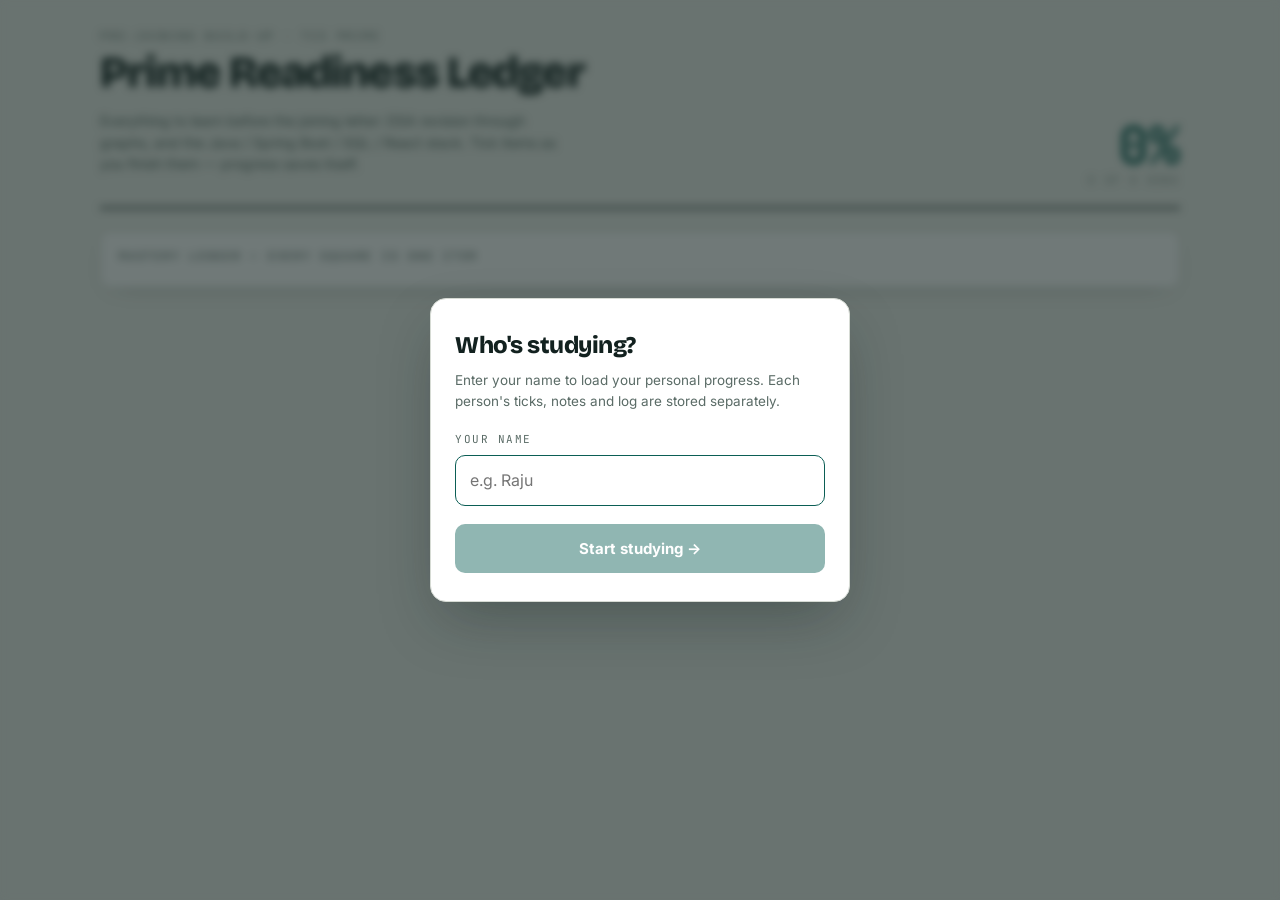
==== commit 68ba298f: "feat: add user chip and improve layout responsiveness, accessibility, and touch target sizing across" ====
--- a/index.html
+++ b/index.html
@@ -42,16 +42,22 @@
   /* ---------- header ---------- */
   header.top{display:flex;flex-wrap:wrap;gap:20px;align-items:flex-end;justify-content:space-between;padding-bottom:18px;border-bottom:2px solid var(--ink)}
   .eyebrow{font-family:"JetBrains Mono",monospace;font-size:11px;letter-spacing:.16em;text-transform:uppercase;color:var(--ink-2)}
-  h1{font-family:"Bricolage Grotesque","Inter",sans-serif;font-weight:800;font-size:clamp(28px,5vw,44px);line-height:1.02;margin:6px 0 4px;letter-spacing:-.02em}
+  h1{font-family:"Bricolage Grotesque","Inter",sans-serif;font-weight:800;font-size:clamp(24px,5vw,44px);line-height:1.02;margin:6px 0 4px;letter-spacing:-.02em}
   .sub{color:var(--ink-2);max-width:52ch;font-size:14px}
   .totals{text-align:right;font-family:"JetBrains Mono",monospace}
-  .totals .big{font-size:clamp(34px,7vw,52px);font-weight:600;line-height:1;color:var(--teal)}
+  .totals .big{font-size:clamp(28px,7vw,52px);font-weight:600;line-height:1;color:var(--teal)}
   .totals .cap{font-size:11px;letter-spacing:.12em;text-transform:uppercase;color:var(--ink-3)}
 
-  /* ---------- signature: mastery ledger ---------- */
+  /* ---------- user chip ---------- */
+  .user-chip{display:flex;align-items:center;gap:8px;font-family:"JetBrains Mono",monospace;font-size:11.5px;background:var(--surface);border:1px solid var(--line);border-radius:999px;padding:5px 12px;color:var(--ink-2);cursor:pointer;transition:.15s;margin-left:auto;-webkit-tap-highlight-color:transparent}
+  .user-chip:hover{border-color:var(--teal);color:var(--teal)}
+  .user-chip .avatar{width:22px;height:22px;border-radius:50%;background:var(--teal);color:#fff;font-size:11px;font-weight:700;display:flex;align-items:center;justify-content:center;flex:none;font-family:"Inter",sans-serif}
+  .user-chip .uname{max-width:120px;overflow:hidden;text-overflow:ellipsis;white-space:nowrap}
+
+  /* ---------- mastery ledger ---------- */
   .ledger{margin:22px 0 26px;background:var(--surface);border:1px solid var(--line);border-radius:var(--radius);padding:16px 18px 8px;box-shadow:var(--shadow)}
   .ledger h2{font-family:"JetBrains Mono",monospace;font-size:11px;letter-spacing:.16em;text-transform:uppercase;color:var(--ink-2);margin:0 0 14px;font-weight:600}
-  .lrow{display:grid;grid-template-columns:150px 1fr 46px;gap:12px;align-items:center;margin-bottom:10px;cursor:pointer;background:none;border:0;width:100%;padding:2px 0;font:inherit;color:inherit;text-align:left}
+  .lrow{display:grid;grid-template-columns:150px 1fr 46px;gap:12px;align-items:center;margin-bottom:10px;cursor:pointer;background:none;border:0;width:100%;padding:2px 0;font:inherit;color:inherit;text-align:left;-webkit-tap-highlight-color:transparent}
   .lrow:hover .lname{color:var(--teal)}
   .lrow:focus-visible{outline:2px solid var(--teal);outline-offset:3px;border-radius:4px}
   .lname{font-size:13px;font-weight:600;white-space:nowrap;overflow:hidden;text-overflow:ellipsis}
@@ -60,9 +66,9 @@
   .seg.on{background:var(--teal);border-color:var(--teal)}
   .lpct{font-family:"JetBrains Mono",monospace;font-size:12px;color:var(--ink-2);text-align:right}
 
-  /* ---------- nav ---------- */
+  /* ---------- nav tabs ---------- */
   nav.tracks{display:flex;flex-wrap:wrap;gap:8px;margin-bottom:22px}
-  .tab{font:inherit;font-size:13px;font-weight:600;cursor:pointer;border:1px solid var(--line);background:var(--surface);color:var(--ink-2);padding:7px 13px;border-radius:999px;display:flex;align-items:center;gap:8px;transition:.15s}
+  .tab{font:inherit;font-size:13px;font-weight:600;cursor:pointer;border:1px solid var(--line);background:var(--surface);color:var(--ink-2);padding:7px 13px;border-radius:999px;display:flex;align-items:center;gap:8px;transition:.15s;-webkit-tap-highlight-color:transparent;touch-action:manipulation}
   .tab:hover{border-color:var(--teal);color:var(--teal)}
   .tab[aria-selected="true"]{background:var(--ink);border-color:var(--ink);color:#fff}
   .tab .n{font-family:"JetBrains Mono",monospace;font-size:11px;opacity:.7}
@@ -70,54 +76,57 @@
 
   /* ---------- track ---------- */
   .track-head{display:flex;flex-wrap:wrap;gap:16px;justify-content:space-between;align-items:flex-start;margin-bottom:6px}
-  .track-head h2{font-family:"Bricolage Grotesque","Inter",sans-serif;font-size:26px;font-weight:700;margin:0;letter-spacing:-.01em}
+  .track-head h2{font-family:"Bricolage Grotesque","Inter",sans-serif;font-size:clamp(20px,4vw,26px);font-weight:700;margin:0;letter-spacing:-.01em}
   .track-head p{margin:6px 0 0;color:var(--ink-2);max-width:66ch;font-size:14px}
   .bar{height:6px;background:var(--surface);border:1px solid var(--line);border-radius:999px;overflow:hidden;margin:16px 0 26px}
   .bar span{display:block;height:100%;background:var(--teal);transition:width .3s ease}
 
-  .toolbar{display:flex;flex-wrap:wrap;gap:10px;align-items:center;margin-bottom:18px}
-  .btn{font:inherit;font-size:12.5px;font-weight:600;cursor:pointer;border:1px solid var(--line);background:var(--surface);color:var(--ink-2);padding:6px 12px;border-radius:7px;transition:.15s}
+  /* ---------- toolbar ---------- */
+  .toolbar{display:flex;flex-wrap:wrap;gap:8px;align-items:center;margin-bottom:18px}
+  .btn{font:inherit;font-size:12.5px;font-weight:600;cursor:pointer;border:1px solid var(--line);background:var(--surface);color:var(--ink-2);padding:6px 12px;border-radius:7px;transition:.15s;-webkit-tap-highlight-color:transparent;touch-action:manipulation;min-height:36px}
   .btn:hover{border-color:var(--teal);color:var(--teal)}
   .btn.on{background:var(--teal-soft);border-color:var(--teal);color:var(--teal)}
   .btn.danger:hover{border-color:var(--rust);color:var(--rust)}
 
+  /* ---------- sections ---------- */
   section.block{background:var(--surface);border:1px solid var(--line);border-radius:var(--radius);margin-bottom:16px;overflow:hidden;box-shadow:var(--shadow)}
-  .bhead{display:flex;align-items:center;gap:12px;padding:14px 18px;cursor:pointer;background:var(--surface-2);border-bottom:1px solid var(--line);user-select:none}
+  .bhead{display:flex;align-items:center;gap:10px;padding:14px 18px;cursor:pointer;background:var(--surface-2);border-bottom:1px solid var(--line);user-select:none;-webkit-tap-highlight-color:transparent;touch-action:manipulation;min-height:50px}
   .bhead:hover .btitle{color:var(--teal)}
-  .bnum{font-family:"JetBrains Mono",monospace;font-size:11px;color:var(--ink-3);min-width:26px}
-  .btitle{font-weight:700;font-size:15px;flex:1}
-  .bcount{font-family:"JetBrains Mono",monospace;font-size:11.5px;color:var(--ink-2)}
-  .chev{color:var(--ink-3);transition:transform .2s;font-size:12px}
+  .bnum{font-family:"JetBrains Mono",monospace;font-size:11px;color:var(--ink-3);min-width:22px;flex:none}
+  .btitle{font-weight:700;font-size:14px;flex:1;line-height:1.3}
+  .bcount{font-family:"JetBrains Mono",monospace;font-size:11.5px;color:var(--ink-2);white-space:nowrap;flex:none}
+  .chev{color:var(--ink-3);transition:transform .2s;font-size:12px;flex:none}
   section.block.closed .chev{transform:rotate(-90deg)}
   section.block.closed .items{display:none}
   .bnote{padding:10px 18px;font-size:13px;color:var(--ink-2);background:#fff;border-bottom:1px dashed var(--line)}
 
+  /* ---------- items ---------- */
   .item{display:grid;grid-template-columns:26px 1fr;gap:12px;padding:13px 18px;border-bottom:1px solid var(--line)}
   .item:last-child{border-bottom:0}
   .item.done .it{color:var(--ink-3);text-decoration:line-through;text-decoration-thickness:1px}
   .item.done .id-txt{color:var(--ink-3)}
-  input[type=checkbox]{appearance:none;width:19px;height:19px;border:1.5px solid var(--ink-3);border-radius:5px;cursor:pointer;margin:3px 0 0;position:relative;background:#fff;flex:none}
+  input[type=checkbox]{appearance:none;-webkit-appearance:none;width:22px;height:22px;border:1.5px solid var(--ink-3);border-radius:5px;cursor:pointer;margin:2px 0 0;position:relative;background:#fff;flex:none;touch-action:manipulation}
   input[type=checkbox]:hover{border-color:var(--teal)}
   input[type=checkbox]:checked{background:var(--green);border-color:var(--green)}
-  input[type=checkbox]:checked::after{content:"";position:absolute;left:5.5px;top:1.5px;width:5px;height:10px;border:solid #fff;border-width:0 2px 2px 0;transform:rotate(43deg)}
+  input[type=checkbox]:checked::after{content:"";position:absolute;left:6px;top:2px;width:6px;height:11px;border:solid #fff;border-width:0 2px 2px 0;transform:rotate(43deg)}
   input[type=checkbox]:focus-visible{outline:2px solid var(--teal);outline-offset:2px}
-  .it{font-weight:600;font-size:14.5px}
-  .id-txt{color:var(--ink-2);font-size:13.5px;margin-top:2px}
+  .it{font-weight:600;font-size:14.5px;line-height:1.35}
+  .id-txt{color:var(--ink-2);font-size:13.5px;margin-top:2px;line-height:1.45}
   .links{display:flex;flex-wrap:wrap;gap:7px;margin-top:8px}
-  .lk{font-family:"JetBrains Mono",monospace;font-size:11px;letter-spacing:.02em;text-decoration:none;color:var(--teal);border:1px solid var(--teal-soft);background:var(--teal-soft);padding:3px 8px;border-radius:5px}
+  .lk{font-family:"JetBrains Mono",monospace;font-size:11px;letter-spacing:.02em;text-decoration:none;color:var(--teal);border:1px solid var(--teal-soft);background:var(--teal-soft);padding:4px 9px;border-radius:5px;-webkit-tap-highlight-color:transparent}
   .lk:hover{background:var(--teal);color:#fff;border-color:var(--teal)}
   .flag{display:inline-block;font-family:"JetBrains Mono",monospace;font-size:9.5px;letter-spacing:.1em;text-transform:uppercase;color:var(--rust);border:1px solid var(--rust);border-radius:4px;padding:1px 5px;margin-left:8px;vertical-align:2px;font-weight:600}
   .flag.build{color:var(--amber);border-color:var(--amber)}
   .flag.revise{color:var(--ink-3);border-color:var(--line);background:var(--surface-2)}
 
-  /* step lists inside an item */
+  /* step lists */
   ul.how{margin:9px 0 0;padding-left:17px;color:var(--ink-2);font-size:13px;line-height:1.5}
   ul.how li{margin:4px 0}
   ul.how li::marker{color:var(--ink-3)}
   ul.how.mono li{font-family:"JetBrains Mono",monospace;font-size:12px;letter-spacing:-.01em}
 
-  /* section-level level badge */
-  .sflag{font-family:"JetBrains Mono",monospace;font-size:9.5px;letter-spacing:.1em;text-transform:uppercase;font-weight:600;border:1px solid currentColor;border-radius:4px;padding:2px 6px;white-space:nowrap}
+  /* section badge */
+  .sflag{font-family:"JetBrains Mono",monospace;font-size:9.5px;letter-spacing:.1em;text-transform:uppercase;font-weight:600;border:1px solid currentColor;border-radius:4px;padding:2px 6px;white-space:nowrap;flex:none}
   .sflag.new{color:var(--rust)}
   .sflag.rev{color:var(--ink-3);border-color:var(--line);background:var(--paper)}
 
@@ -128,64 +137,173 @@
   textarea:focus{outline:2px solid var(--teal);outline-offset:-1px;border-color:var(--teal)}
   .flabel{font-family:"JetBrains Mono",monospace;font-size:11px;letter-spacing:.14em;text-transform:uppercase;color:var(--ink-2);margin:26px 0 8px}
 
-  /* ---------- log ---------- */
+  /* ---------- study log ---------- */
   .logbox{display:flex;gap:8px;margin-bottom:14px}
-  .logbox input{flex:1;font:inherit;font-size:14px;padding:10px 13px;border:1px solid var(--line);border-radius:var(--radius);background:var(--surface)}
+  .logbox input{flex:1;font:inherit;font-size:14px;padding:10px 13px;border:1px solid var(--line);border-radius:var(--radius);background:var(--surface);min-width:0}
   .logbox input:focus{outline:2px solid var(--teal);outline-offset:-1px}
-  .logbox .btn{padding:0 18px}
-  .entry{display:grid;grid-template-columns:104px 1fr 26px;gap:12px;align-items:baseline;padding:9px 0;border-bottom:1px solid var(--line);font-size:14px}
-  .entry time{font-family:"JetBrains Mono",monospace;font-size:11.5px;color:var(--ink-3)}
-  .entry button{background:none;border:0;color:var(--ink-3);cursor:pointer;font-size:15px;line-height:1;padding:2px}
+  .logbox .btn{padding:0 16px;white-space:nowrap;flex:none}
+  .entry{display:grid;grid-template-columns:100px 1fr 30px;gap:10px;align-items:baseline;padding:9px 0;border-bottom:1px solid var(--line);font-size:14px}
+  .entry time{font-family:"JetBrains Mono",monospace;font-size:11.5px;color:var(--ink-3);word-break:break-all}
+  .entry button{background:none;border:0;color:var(--ink-3);cursor:pointer;font-size:16px;line-height:1;padding:4px;min-width:30px;min-height:30px;-webkit-tap-highlight-color:transparent}
   .entry button:hover{color:var(--rust)}
   .empty{color:var(--ink-3);font-size:13.5px;padding:14px 0}
 
+  /* ---------- alerts ---------- */
   .warn{background:#FDF3E3;border:1px solid var(--amber);color:#6B4A08;border-radius:var(--radius);padding:11px 14px;font-size:13.5px;margin:18px 0 0}
   .warn b{font-weight:600}
-  .status{position:fixed;left:50%;bottom:20px;transform:translateX(-50%);background:var(--ink);color:#fff;font-family:"JetBrains Mono",monospace;font-size:11.5px;letter-spacing:.06em;padding:8px 16px;border-radius:999px;opacity:0;pointer-events:none;transition:opacity .25s;z-index:20}
+  .status{position:fixed;left:50%;bottom:20px;transform:translateX(-50%);background:var(--ink);color:#fff;font-family:"JetBrains Mono",monospace;font-size:11.5px;letter-spacing:.06em;padding:8px 16px;border-radius:999px;opacity:0;pointer-events:none;transition:opacity .25s;z-index:20;white-space:nowrap;max-width:90vw}
   .status.show{opacity:1}
   .hidden{display:none !important}
 
-  /* ---------- user chip ---------- */
-  .user-chip{display:flex;align-items:center;gap:8px;font-family:"JetBrains Mono",monospace;font-size:11.5px;background:var(--surface);border:1px solid var(--line);border-radius:999px;padding:5px 12px;color:var(--ink-2);cursor:pointer;transition:.15s;margin-left:auto}
-  .user-chip:hover{border-color:var(--teal);color:var(--teal)}
-  .user-chip .avatar{width:22px;height:22px;border-radius:50%;background:var(--teal);color:#fff;font-size:11px;font-weight:700;display:flex;align-items:center;justify-content:center;flex:none;font-family:"Inter",sans-serif}
-  .user-chip .uname{max-width:120px;overflow:hidden;text-overflow:ellipsis;white-space:nowrap}
-
   /* ---------- login modal ---------- */
-  .modal-bg{position:fixed;inset:0;background:rgba(18,33,31,.55);backdrop-filter:blur(4px);z-index:100;display:flex;align-items:center;justify-content:center;padding:20px}
+  .modal-bg{position:fixed;inset:0;background:rgba(18,33,31,.6);backdrop-filter:blur(4px);-webkit-backdrop-filter:blur(4px);z-index:100;display:flex;align-items:center;justify-content:center;padding:16px;overflow-y:auto}
   .modal-bg.hidden{display:none !important}
-  .modal{background:var(--surface);border:1px solid var(--line);border-radius:16px;padding:32px 28px;width:100%;max-width:420px;box-shadow:0 24px 60px -12px rgba(18,33,31,.35)}
-  .modal h2{font-family:"Bricolage Grotesque","Inter",sans-serif;font-weight:800;font-size:24px;margin:0 0 6px;letter-spacing:-.02em}
-  .modal p{color:var(--ink-2);font-size:13.5px;margin:0 0 22px}
+  .modal{background:var(--surface);border:1px solid var(--line);border-radius:16px;padding:28px 24px;width:100%;max-width:420px;box-shadow:0 24px 60px -12px rgba(18,33,31,.35);margin:auto}
+  .modal h2{font-family:"Bricolage Grotesque","Inter",sans-serif;font-weight:800;font-size:clamp(20px,5vw,24px);margin:0 0 6px;letter-spacing:-.02em}
+  .modal p{color:var(--ink-2);font-size:13.5px;margin:0 0 20px;line-height:1.5}
   .modal label{font-family:"JetBrains Mono",monospace;font-size:11px;letter-spacing:.14em;text-transform:uppercase;color:var(--ink-2);display:block;margin-bottom:7px}
-  .modal input[type=text]{width:100%;font:inherit;font-size:15px;padding:11px 14px;border:1.5px solid var(--line);border-radius:var(--radius);background:var(--paper);color:var(--ink);outline:none;transition:.15s}
+  .modal input[type=text]{width:100%;font:inherit;font-size:16px;padding:12px 14px;border:1.5px solid var(--line);border-radius:var(--radius);background:var(--paper);color:var(--ink);outline:none;transition:.15s;-webkit-appearance:none}
   .modal input[type=text]:focus{border-color:var(--teal);background:#fff}
   .modal-actions{display:flex;gap:10px;margin-top:18px}
-  .btn-primary{flex:1;font:inherit;font-size:14px;font-weight:700;cursor:pointer;background:var(--teal);color:#fff;border:none;border-radius:var(--radius);padding:11px 18px;transition:.15s}
+  .btn-primary{flex:1;font:inherit;font-size:15px;font-weight:700;cursor:pointer;background:var(--teal);color:#fff;border:none;border-radius:var(--radius);padding:13px 18px;transition:.15s;min-height:48px;-webkit-tap-highlight-color:transparent;touch-action:manipulation}
   .btn-primary:hover{background:#0a5248}
   .btn-primary:disabled{opacity:.45;cursor:not-allowed}
   .profiles-section{margin-top:22px;border-top:1px solid var(--line);padding-top:18px}
   .profiles-section h3{font-family:"JetBrains Mono",monospace;font-size:10px;letter-spacing:.16em;text-transform:uppercase;color:var(--ink-3);margin:0 0 12px}
-  .profile-list{display:flex;flex-direction:column;gap:8px;max-height:200px;overflow-y:auto}
-  .profile-row{display:flex;align-items:center;gap:12px;padding:9px 12px;border:1px solid var(--line);border-radius:var(--radius);cursor:pointer;transition:.15s;background:var(--surface-2)}
+  .profile-list{display:flex;flex-direction:column;gap:8px;max-height:220px;overflow-y:auto;-webkit-overflow-scrolling:touch}
+  .profile-row{display:flex;align-items:center;gap:12px;padding:10px 12px;border:1px solid var(--line);border-radius:var(--radius);cursor:pointer;transition:.15s;background:var(--surface-2);-webkit-tap-highlight-color:transparent;touch-action:manipulation}
   .profile-row:hover{border-color:var(--teal);background:var(--teal-soft)}
-  .profile-row .p-avatar{width:28px;height:28px;border-radius:50%;background:var(--teal);color:#fff;font-size:12px;font-weight:700;display:flex;align-items:center;justify-content:center;flex:none}
+  .profile-row .p-avatar{width:32px;height:32px;border-radius:50%;background:var(--teal);color:#fff;font-size:13px;font-weight:700;display:flex;align-items:center;justify-content:center;flex:none}
   .profile-row .p-info{flex:1;min-width:0}
   .profile-row .p-name{font-weight:600;font-size:13.5px;white-space:nowrap;overflow:hidden;text-overflow:ellipsis}
   .profile-row .p-meta{font-family:"JetBrains Mono",monospace;font-size:11px;color:var(--ink-3);margin-top:1px}
-  .profile-row .p-pct{font-family:"JetBrains Mono",monospace;font-size:12px;color:var(--teal);font-weight:600}
-  .profile-row .p-del{background:none;border:none;cursor:pointer;color:var(--ink-3);font-size:15px;padding:2px 4px;line-height:1;border-radius:4px;flex:none}
+  .profile-row .p-pct{font-family:"JetBrains Mono",monospace;font-size:12px;color:var(--teal);font-weight:600;white-space:nowrap}
+  .profile-row .p-del{background:none;border:none;cursor:pointer;color:var(--ink-3);font-size:18px;padding:4px 6px;line-height:1;border-radius:4px;flex:none;min-width:32px;min-height:32px;display:flex;align-items:center;justify-content:center;-webkit-tap-highlight-color:transparent}
   .profile-row .p-del:hover{color:var(--rust)}
 
+  /* =============================================
+     RESPONSIVE — tablet (max 768px)
+     ============================================= */
+  @media (max-width:768px){
+    .wrap{padding:22px 16px 90px}
+    header.top{gap:14px}
+    .sub{font-size:13.5px}
+    .ledger{padding:14px 14px 6px}
+    .lrow{grid-template-columns:120px 1fr 42px;gap:10px}
+    .lname{font-size:12.5px}
+    nav.tracks{gap:6px;margin-bottom:18px}
+    .tab{font-size:12.5px;padding:6px 11px;gap:6px}
+    .bhead{padding:13px 16px}
+    .btitle{font-size:13.5px}
+    .item{padding:12px 16px;gap:10px}
+    .toolbar{gap:7px}
+    .btn{font-size:12px;padding:6px 11px;min-height:34px}
+    .entry{grid-template-columns:90px 1fr 30px;gap:8px}
+  }
+
+  /* =============================================
+     RESPONSIVE — mobile (max 640px)
+     ============================================= */
   @media (max-width:640px){
-    .wrap{padding:20px 14px 80px}
-    .lrow{grid-template-columns:104px 1fr 40px;gap:8px}
+    .wrap{padding:16px 12px 88px}
+
+    /* header */
+    header.top{flex-direction:column;align-items:stretch;gap:12px}
     .totals{text-align:left}
-    header.top{align-items:flex-start}
-    .item{grid-template-columns:24px 1fr;gap:10px;padding:12px 14px}
-    .bhead{padding:12px 14px}
-    .entry{grid-template-columns:84px 1fr 24px}
-  }
+    h1{font-size:clamp(22px,6.5vw,32px)}
+    .sub{font-size:13px;max-width:100%}
+
+    /* user chip — full width row below header on mobile */
+    .user-chip{align-self:flex-start;font-size:11px;padding:5px 10px}
+    .user-chip .uname{max-width:160px}
+
+    /* ledger */
+    .ledger{margin:16px 0 20px;padding:12px 12px 4px}
+    .lrow{grid-template-columns:96px 1fr 38px;gap:8px;padding:3px 0}
+    .lname{font-size:12px}
+    .segs{height:12px}
+    .lpct{font-size:11px}
+
+    /* tabs — scrollable horizontal strip */
+    nav.tracks{flex-wrap:nowrap;overflow-x:auto;-webkit-overflow-scrolling:touch;scrollbar-width:none;gap:6px;padding-bottom:4px;margin-bottom:16px}
+    nav.tracks::-webkit-scrollbar{display:none}
+    .tab{font-size:12px;padding:6px 10px;gap:5px;white-space:nowrap;flex-shrink:0}
+
+    /* track head */
+    .track-head{flex-direction:column;gap:8px}
+    .track-head h2{font-size:clamp(18px,5vw,22px)}
+    .track-head p{font-size:13px}
+    .bar{margin:12px 0 18px}
+
+    /* toolbar — scroll on mobile */
+    .toolbar{flex-wrap:nowrap;overflow-x:auto;-webkit-overflow-scrolling:touch;scrollbar-width:none;padding-bottom:4px;gap:6px;margin-bottom:14px}
+    .toolbar::-webkit-scrollbar{display:none}
+    .btn{white-space:nowrap;flex-shrink:0;font-size:12px;padding:6px 10px;min-height:36px}
+    .toolbar .bcount{flex-shrink:0;margin-left:4px !important}
+
+    /* section blocks */
+    .bhead{padding:11px 12px;gap:8px;min-height:46px}
+    .bnum{font-size:10px;min-width:18px}
+    .btitle{font-size:13px}
+    .bcount{font-size:10.5px}
+    .chev{font-size:11px}
+    .bnote{padding:9px 12px;font-size:12.5px}
+
+    /* items */
+    .item{grid-template-columns:24px 1fr;gap:10px;padding:11px 12px}
+    input[type=checkbox]{width:24px;height:24px;margin:1px 0 0}
+    input[type=checkbox]:checked::after{left:7px;top:2.5px;width:7px;height:12px}
+    .it{font-size:14px}
+    .id-txt{font-size:13px}
+    ul.how{font-size:12.5px;padding-left:15px}
+    ul.how.mono li{font-size:11.5px}
+    .links{gap:6px;margin-top:7px}
+    .lk{font-size:10.5px;padding:4px 8px}
+    .flag{font-size:9px;padding:1px 4px;margin-left:6px}
+
+    /* legend */
+    .legend{font-size:12px;gap:5px 12px;margin-bottom:14px}
+
+    /* textarea + notes */
+    textarea{font-size:13px;padding:10px 12px}
+    .flabel{font-size:10.5px;margin:20px 0 7px}
+
+    /* study log */
+    .logbox{flex-direction:column;gap:8px}
+    .logbox input{font-size:14px;padding:12px 13px}
+    .logbox .btn{width:100%;padding:12px;text-align:center;min-height:44px}
+    .entry{display:grid;grid-template-columns:1fr 32px;grid-template-rows:auto auto;gap:4px 8px;align-items:start;padding:10px 0}
+    .entry time{grid-column:1 / -1;display:block;font-size:10.5px;color:var(--ink-3);margin-bottom:0}
+    .entry > span{font-size:13.5px;word-break:break-word;line-height:1.45;align-self:center}
+    .entry button{align-self:flex-start;margin-top:1px}
+
+    /* modal — slides up from bottom on mobile */
+    .modal-bg{padding:12px;align-items:flex-end}
+    .modal{border-radius:16px 16px 12px 12px;padding:24px 18px 28px}
+    .modal h2{font-size:21px}
+    .modal p{font-size:13px;margin-bottom:18px}
+    .modal input[type=text]{font-size:16px;padding:13px 13px}
+    .btn-primary{font-size:15px;padding:14px;min-height:50px}
+    .profile-list{max-height:240px}
+    .profile-row{padding:10px 10px}
+    .profile-row .p-name{font-size:13px}
+    .profile-row .p-meta{font-size:10.5px}
+  }
+
+  /* =============================================
+     RESPONSIVE — small phones (max 400px)
+     ============================================= */
+  @media (max-width:400px){
+    .wrap{padding:14px 10px 86px}
+    .lrow{grid-template-columns:80px 1fr 34px;gap:6px}
+    .lname{font-size:11.5px}
+    .tab{font-size:11.5px;padding:5px 9px}
+    .item{gap:8px;padding:10px 10px}
+    .bhead{padding:10px 10px}
+    .btitle{font-size:12.5px}
+    ul.how.mono li{font-size:11px}
+  }
+
   @media (prefers-reduced-motion:reduce){*{transition:none !important;animation:none !important}}
 </style>
 </head>
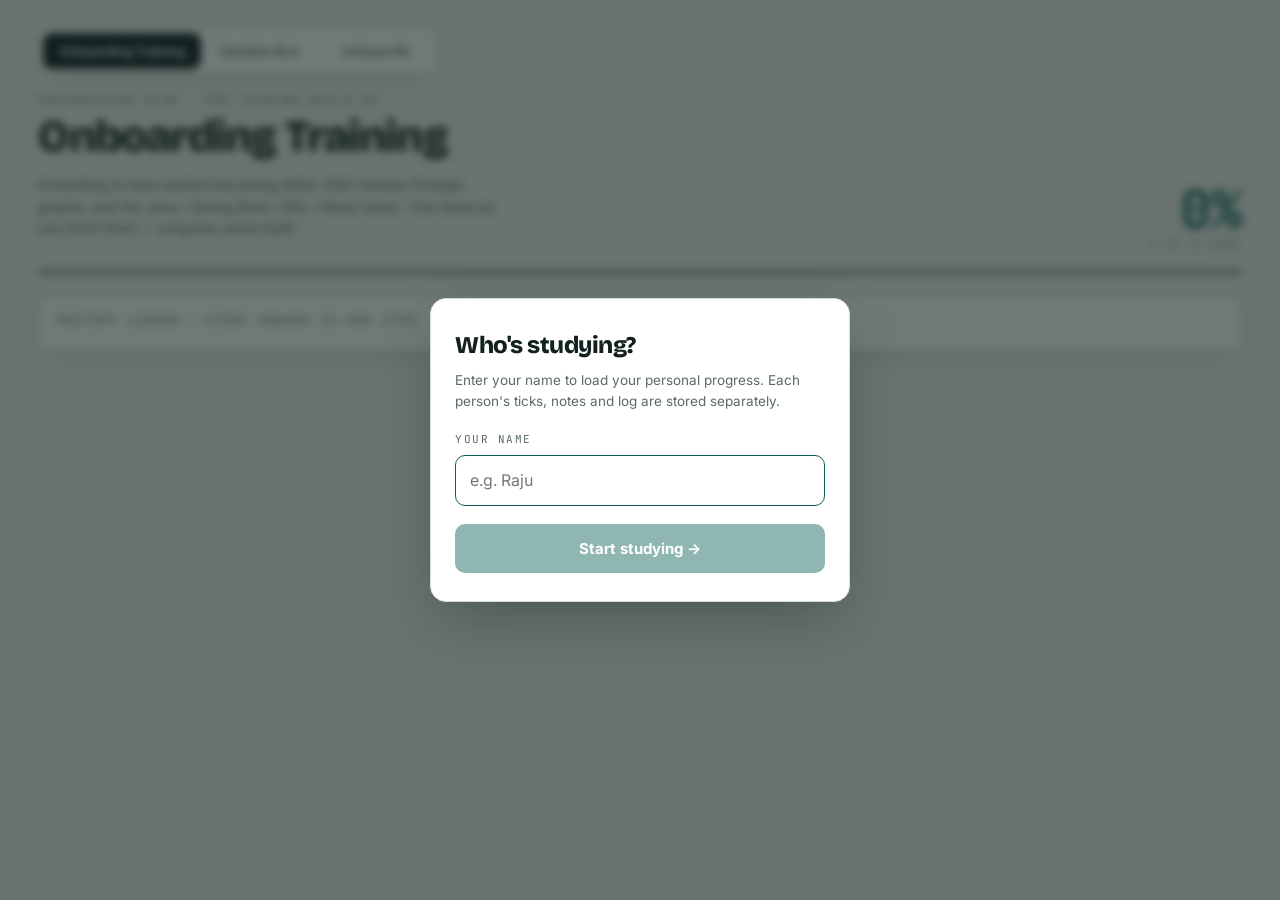
==== commit fcb9bd84: "feat: add Deloitte NLA and Infosys R2 study plans with plan switcher UI" ====
--- a/index.html
+++ b/index.html
@@ -3,8 +3,8 @@
 <head>
 <meta charset="utf-8">
 <meta name="viewport" content="width=device-width, initial-scale=1">
-<title>Prime Readiness Ledger — Raju</title>
-<meta name="description" content="Pre-joining study tracker: DSA, Java, Spring Boot, SQL, REST, React, Git, Python and interview prep.">
+<title>Preparation Plan</title>
+<meta name="description" content="Preparation plan: pre-joining stack readiness, Deloitte NLA syllabus and Infosys R2 coding practice, with per-user progress tracking.">
 <meta name="theme-color" content="#EDEFEA">
 <link rel="icon" href="data:image/svg+xml,%3Csvg xmlns='http://www.w3.org/2000/svg' viewBox='0 0 32 32'%3E%3Crect width='32' height='32' rx='7' fill='%230B5E55'/%3E%3Cpath d='M9 16.5l4.5 4.5L23 11' stroke='%23fff' stroke-width='3.2' fill='none' stroke-linecap='round' stroke-linejoin='round'/%3E%3C/svg%3E">
 <link rel="preconnect" href="https://fonts.googleapis.com">
@@ -37,7 +37,7 @@
     line-height:1.55;
     -webkit-font-smoothing:antialiased;
   }
-  .wrap{max-width:1120px;margin:0 auto;padding:28px 20px 96px}
+  .wrap{max-width:none;margin:0 auto;padding:28px clamp(16px,3vw,56px) 96px}
 
   /* ---------- header ---------- */
   header.top{display:flex;flex-wrap:wrap;gap:20px;align-items:flex-end;justify-content:space-between;padding-bottom:18px;border-bottom:2px solid var(--ink)}
@@ -181,6 +181,154 @@
   .profile-row .p-del{background:none;border:none;cursor:pointer;color:var(--ink-3);font-size:18px;padding:4px 6px;line-height:1;border-radius:4px;flex:none;min-width:32px;min-height:32px;display:flex;align-items:center;justify-content:center;-webkit-tap-highlight-color:transparent}
   .profile-row .p-del:hover{color:var(--rust)}
 
+  /* ---------- plan switcher ---------- */
+  .programs{display:flex;gap:4px;margin:0 0 18px;padding:4px;background:var(--surface);border:1px solid var(--line);border-radius:12px;width:max-content;max-width:100%;box-shadow:var(--shadow)}
+  .prog{font:inherit;font-size:13px;font-weight:600;cursor:pointer;border:0;background:none;color:var(--ink-2);padding:7px 16px;border-radius:9px;min-height:36px;display:flex;align-items:center;justify-content:center;gap:8px;transition:.15s;-webkit-tap-highlight-color:transparent;touch-action:manipulation}
+  .prog:hover{color:var(--teal)}
+  .prog[aria-selected="true"]{background:var(--ink);color:#fff}
+  .prog .n{font-family:"JetBrains Mono",monospace;font-size:11px;opacity:.7}
+  .prog:focus-visible{outline:2px solid var(--teal);outline-offset:2px}
+  body[data-view="nla"] .v-tcs, body[data-view="inf"] .v-tcs,
+  body:not([data-view="nla"]) .v-nla, body:not([data-view="inf"]) .v-inf{display:none !important}
+
+  /* ---------- Deloitte NLA view ---------- */
+  .nla-info{background:var(--teal-soft);border:1px solid #BCD8D1;color:var(--ink);border-radius:var(--radius);padding:11px 14px;font-size:13.5px;margin:18px 0 0}
+  .nla-info b{font-weight:600}
+  .nla-grid{display:grid;grid-template-columns:minmax(0,5fr) minmax(0,7fr);gap:16px;margin:22px 0 26px;align-items:start}
+  .card{background:var(--surface);border:1px solid var(--line);border-radius:var(--radius);padding:16px 18px;box-shadow:var(--shadow)}
+  .card h2{font-family:"JetBrains Mono",monospace;font-size:11px;letter-spacing:.16em;text-transform:uppercase;color:var(--ink-2);margin:0 0 12px;font-weight:600}
+  .card h3{font-family:"JetBrains Mono",monospace;font-size:10px;letter-spacing:.16em;text-transform:uppercase;color:var(--ink-3);margin:18px 0 8px;font-weight:600}
+  table.pattern{width:100%;border-collapse:collapse;font-size:13.5px}
+  table.pattern th{font-family:"JetBrains Mono",monospace;font-size:10px;letter-spacing:.12em;text-transform:uppercase;color:var(--ink-3);font-weight:600;text-align:left;padding:0 0 6px;border-bottom:1px solid var(--line)}
+  table.pattern td{padding:7px 0;border-bottom:1px solid var(--line)}
+  table.pattern .q{text-align:right;font-family:"JetBrains Mono",monospace;font-size:12.5px}
+  table.pattern tr.total td{font-weight:700;border-bottom:0;border-top:2px solid var(--ink)}
+  .chips{display:flex;flex-wrap:wrap;gap:6px;margin:12px 0 0}
+  .chip{font-family:"JetBrains Mono",monospace;font-size:11px;color:var(--ink-2);background:var(--surface-2);border:1px solid var(--line);border-radius:5px;padding:3px 8px}
+  .fine{font-size:12px;color:var(--ink-2);line-height:1.5;margin:12px 0 0;padding:9px 11px;background:var(--surface-2);border-left:3px solid var(--amber);border-radius:0 6px 6px 0}
+  .stats{display:grid;grid-template-columns:repeat(4,minmax(0,1fr));gap:8px;margin-bottom:6px}
+  .stat{background:var(--surface-2);border:1px solid var(--line);border-radius:8px;padding:9px 10px}
+  .stat .v{font-family:"JetBrains Mono",monospace;font-size:20px;font-weight:600;line-height:1.1;color:var(--teal)}
+  .stat .l{font-family:"JetBrains Mono",monospace;font-size:9.5px;letter-spacing:.12em;text-transform:uppercase;color:var(--ink-3);margin-top:3px}
+  .mrow{display:grid;grid-template-columns:150px 1fr 100px;gap:12px;align-items:center;margin-bottom:9px;cursor:pointer;background:none;border:0;width:100%;padding:2px 0;font:inherit;color:inherit;text-align:left;-webkit-tap-highlight-color:transparent}
+  .mrow:hover .lname{color:var(--teal)}
+  .mrow .lpct{white-space:nowrap}
+  .mrow:focus-visible{outline:2px solid var(--teal);outline-offset:3px;border-radius:4px}
+  .mbar{height:10px;background:var(--surface-2);border:1px solid var(--line);border-radius:999px;overflow:hidden}
+  .mbar span{display:block;height:100%;background:var(--teal);transition:width .3s ease}
+  .mrow.complete .mbar span{background:var(--green)}
+  .mrow.complete .lpct{color:var(--green);font-weight:600}
+  .attn{list-style:none;margin:0;padding:0}
+  .attn li{display:grid;grid-template-columns:20px 1fr;gap:8px;padding:7px 0;border-top:1px dashed var(--line);font-size:13px}
+  .attn li:first-child{border-top:0}
+  .attn .rk{font-family:"JetBrains Mono",monospace;font-size:11px;color:var(--rust);font-weight:600;padding-top:1px}
+  .attn .why{color:var(--ink-2);font-size:12.5px}
+  .attn .flag{margin-left:6px}
+
+  /* modules */
+  section.mod .mhead{position:relative;display:flex;align-items:center;gap:12px;padding:14px 18px 16px;cursor:pointer;background:var(--surface-2);user-select:none;-webkit-tap-highlight-color:transparent;touch-action:manipulation;min-height:62px}
+  section.mod .mhead:hover .mtitle{color:var(--teal)}
+  section.mod .mhead:focus-visible{outline:2px solid var(--teal);outline-offset:-2px}
+  section.mod.open .mhead{border-bottom:1px solid var(--line)}
+  .mwrap{flex:1;min-width:0}
+  .mtitle{display:block;font-family:"Bricolage Grotesque","Inter",sans-serif;font-weight:700;font-size:16px;line-height:1.25}
+  .mmeta{display:block;font-family:"JetBrains Mono",monospace;font-size:11px;color:var(--ink-3);margin-top:2px}
+  .mprog{position:absolute;left:0;bottom:0;height:3px;background:var(--teal);transition:width .3s ease}
+  section.mod:not(.open) > .mhead .chev{transform:rotate(-90deg)}
+  section.mod .mbody{display:none}
+  section.mod.open .mbody{display:block}
+  section.mod .sflag.done{display:none;color:var(--green)}
+  section.mod.complete{border-color:var(--green)}
+  section.mod.complete .mprog{background:var(--green)}
+  section.mod.complete .sflag.done{display:inline-block}
+  section.mod.complete .mhead .bcount{color:var(--green);font-weight:600}
+  .shead{display:flex;align-items:center;gap:10px;padding:10px 18px;background:#fff;border-bottom:1px solid var(--line);cursor:pointer;user-select:none;-webkit-tap-highlight-color:transparent;min-height:44px}
+  .shead:hover .stitle{color:var(--teal)}
+  .shead:focus-visible{outline:2px solid var(--teal);outline-offset:-2px}
+  .sletter{font-family:"JetBrains Mono",monospace;font-size:11px;font-weight:600;color:var(--teal);min-width:14px;flex:none}
+  .stitle{font-weight:700;font-size:13.5px;flex:1;min-width:0;line-height:1.3}
+  .shead .flag{margin-left:0;flex:none}
+  .nsub.closed .sitems{display:none}
+  .nsub.closed .chev{transform:rotate(-90deg)}
+  /* Every cell draws its own right + bottom rule; the -1px margins push the outer
+     ones under the card edge (section.block clips), so any column count lines up. */
+  .sitems{display:grid;grid-template-columns:repeat(2,minmax(0,1fr));border-bottom:1px solid var(--line);margin:0 -1px -1px 0}
+  .sitems.single{grid-template-columns:minmax(0,1fr)}
+  .sitems .item, .sitems .item:last-child{border-bottom:1px solid var(--line);border-right:1px solid var(--line)}
+  .id-txt{max-width:95ch}
+  .item.compact{padding:10px 18px;align-items:center}
+  .item.compact input[type=checkbox]{margin:0}
+  .item.compact .it{font-weight:500;font-size:14px}
+  .flag.p-high{color:var(--rust);border-color:var(--rust)}
+  .flag.p-medium{color:var(--amber);border-color:var(--amber)}
+  .flag.p-additional{color:var(--ink-3);border-color:var(--line);background:var(--surface-2)}
+  .flag.p-interview{color:var(--teal);border-color:var(--teal)}
+  .flag.lv{color:var(--ink-2);border-color:var(--line);background:var(--surface)}
+  .mnotes{padding:4px 18px 18px}
+  .mnotes .flabel{margin-top:16px}
+
+  /* ---------- Infosys R2 view ---------- */
+  .flag.p-vhigh{color:#fff;background:var(--rust);border-color:var(--rust)}
+  .flag.d-easy{color:var(--green);border-color:var(--green)}
+  .flag.d-medium{color:var(--amber);border-color:var(--amber)}
+  .flag.d-hard{color:var(--rust);border-color:var(--rust)}
+  .flag.d-complex{color:#fff;background:var(--ink);border-color:var(--ink)}
+  .nla-grid.even{grid-template-columns:minmax(0,1fr) minmax(0,1fr);margin-top:-10px}
+  .mrow.static{cursor:default}
+  .mrow.static:hover .lname{color:inherit}
+  .target{font-size:13px;margin:12px 0 0;padding:9px 11px;background:var(--teal-soft);border-radius:6px;color:var(--ink)}
+  .phase{border-top:1px solid var(--line)}
+  .phase:first-of-type{border-top:0}
+  .phead{display:grid;grid-template-columns:minmax(0,1fr) 92px 14px;gap:10px;align-items:center;width:100%;background:none;border:0;padding:10px 0;font:inherit;color:inherit;text-align:left;cursor:pointer;-webkit-tap-highlight-color:transparent}
+  .phead:hover .pt{color:var(--teal)}
+  .phead:focus-visible{outline:2px solid var(--teal);outline-offset:2px;border-radius:4px}
+  #infOverview table.pattern th, #infOverview table.pattern td{padding-right:12px;vertical-align:top}
+  #infOverview table.pattern td:first-child{white-space:nowrap}
+  .phead .mbar{display:block;margin-top:2px}
+  .pt{display:block;font-weight:700;font-size:13.5px}
+  .pd{display:block;font-size:12px;color:var(--ink-2);margin:1px 0 6px;line-height:1.4}
+  .phase:not(.open) .chev{transform:rotate(-90deg)}
+  .pbody{padding:0 0 10px 12px;border-left:2px solid var(--teal-soft);margin-left:2px}
+  .pbody .mrow{grid-template-columns:minmax(0,1fr) 70px 74px;margin-bottom:6px}
+  .pbody .lname{font-weight:500;font-size:12.5px}
+  .inf-gap{margin-top:34px}
+  .trend{display:flex;align-items:flex-end;gap:6px;height:96px;padding-top:6px;border-bottom:1px solid var(--line);overflow-x:auto}
+  .trend .tb{flex:1 0 22px;max-width:40px;height:100%;display:flex;flex-direction:column;justify-content:flex-end;align-items:center;gap:3px}
+  .trend .tb i{display:block;width:100%;background:var(--teal);border-radius:3px 3px 0 0;min-height:2px}
+  .trend .tb b{font-family:"JetBrains Mono",monospace;font-size:10px;font-weight:600;color:var(--ink-2)}
+  .trend-x{display:flex;gap:6px;font-family:"JetBrains Mono",monospace;font-size:10px;color:var(--ink-3);margin-top:4px}
+  .trend-x span{flex:1 0 22px;max-width:40px;text-align:center}
+  .tally{display:flex;flex-wrap:wrap;gap:6px}
+  .tally .chip b{color:var(--ink);font-weight:600}
+  .newmock{display:flex;flex-wrap:wrap;gap:10px;align-items:flex-end;margin:16px 0}
+  .newmock .fld{width:160px}
+  .fld label{display:block;font-family:"JetBrains Mono",monospace;font-size:10px;letter-spacing:.1em;text-transform:uppercase;color:var(--ink-3);margin-bottom:4px}
+  .fin{width:100%;font:inherit;font-size:13.5px;padding:6px 9px;border:1px solid var(--line);border-radius:7px;background:var(--surface);color:var(--ink);min-height:36px;-webkit-appearance:none;appearance:none}
+  select.fin{background-image:linear-gradient(45deg,transparent 50%,var(--ink-3) 50%),linear-gradient(135deg,var(--ink-3) 50%,transparent 50%);background-position:calc(100% - 14px) 15px,calc(100% - 9px) 15px;background-size:5px 5px;background-repeat:no-repeat;padding-right:24px}
+  .fin:focus{outline:2px solid var(--teal);outline-offset:-1px;border-color:var(--teal)}
+  .fgrid{display:grid;grid-template-columns:1fr 1fr;gap:10px}
+  .fgrid .wide{grid-column:1 / -1}
+  .mockmeta{display:grid;grid-template-columns:repeat(3,minmax(0,1fr)) auto;gap:10px;align-items:end;padding:14px 18px;border-bottom:1px solid var(--line)}
+  .timer{font-family:"JetBrains Mono",monospace;font-size:15px;font-weight:600;color:var(--teal);min-height:36px;display:flex;align-items:center}
+  .timer.up{color:var(--rust)}
+  .slots{display:grid;grid-template-columns:1fr 1fr;gap:12px;padding:14px 18px}
+  .slot{border:1px solid var(--line);border-radius:var(--radius);padding:12px;background:var(--surface-2);min-width:0}
+  .slot-h{display:flex;align-items:center;gap:8px;margin-bottom:10px;flex-wrap:wrap}
+  .slot-h b{font-family:"JetBrains Mono",monospace;font-size:13px}
+  .slot-h .tgt{margin-left:auto;font-family:"JetBrains Mono",monospace;font-size:10.5px;color:var(--ink-3)}
+  .slot textarea{min-height:58px;font-size:13px;padding:8px 10px}
+  .tags{display:flex;flex-wrap:wrap;gap:5px}
+  .tagbtn{font-family:"JetBrains Mono",monospace;font-size:10.5px;border:1px solid var(--line);background:var(--surface);color:var(--ink-2);padding:3px 8px;border-radius:5px;cursor:pointer;min-height:28px;-webkit-tap-highlight-color:transparent}
+  .tagbtn:hover{border-color:var(--rust);color:var(--rust)}
+  .tagbtn.on{background:var(--rust);border-color:var(--rust);color:#fff}
+  .revform{display:grid;grid-template-columns:minmax(0,2fr) minmax(0,1fr) auto;gap:8px;margin-bottom:10px}
+  .revrow{display:grid;grid-template-columns:26px minmax(0,1fr) 30px;gap:10px;align-items:center;padding:9px 0;border-bottom:1px solid var(--line)}
+  .revrow .rt{font-weight:600;font-size:14px}
+  .revrow .rm{font-family:"JetBrains Mono",monospace;font-size:10.5px;color:var(--ink-3)}
+  .revrow.done .rt{text-decoration:line-through;color:var(--ink-3);font-weight:500}
+  .revrow button{background:none;border:0;color:var(--ink-3);cursor:pointer;font-size:16px;min-width:30px;min-height:30px}
+  .revrow button:hover{color:var(--rust)}
+
   /* =============================================
      RESPONSIVE — tablet (max 768px)
      ============================================= */
@@ -199,6 +347,9 @@
     .toolbar{gap:7px}
     .btn{font-size:12px;padding:6px 11px;min-height:34px}
     .entry{grid-template-columns:90px 1fr 30px;gap:8px}
+    .nla-grid, .nla-grid.even{grid-template-columns:1fr}
+    .slots{grid-template-columns:1fr}
+    .sitems, .sitems.single{grid-template-columns:minmax(0,1fr)}
   }
 
   /* =============================================
@@ -288,6 +439,34 @@
     .profile-row{padding:10px 10px}
     .profile-row .p-name{font-size:13px}
     .profile-row .p-meta{font-size:10.5px}
+
+    /* Deloitte NLA view */
+    .programs{width:100%;margin-bottom:14px}
+    .prog{flex:1;padding:7px 8px;font-size:12.5px}
+    .nla-info{font-size:13px;margin-top:14px}
+    .nla-grid{margin:16px 0 20px;gap:12px}
+    .card{padding:14px 12px}
+    .stats{grid-template-columns:repeat(2,minmax(0,1fr))}
+    .mrow{grid-template-columns:84px 1fr 94px;gap:8px}
+    .mrow .lpct{font-size:11px}
+    section.mod .mhead{padding:11px 12px 13px;gap:8px;min-height:56px}
+    .mtitle{font-size:14.5px}
+    .mmeta{font-size:10.5px}
+    .shead{padding:9px 12px;gap:7px}
+    .stitle{font-size:13px}
+    .item.compact{padding:10px 12px}
+    .mnotes{padding:2px 12px 14px}
+    .prog .n{display:none}
+    .prog{padding:7px 4px;font-size:12px}
+
+    /* Infosys R2 view */
+    .nla-grid.even{margin-top:-8px}
+    .mockmeta{grid-template-columns:1fr 1fr;padding:12px}
+    .slots{padding:12px;gap:10px}
+    .newmock .fld{width:calc(50% - 5px)}
+    .newmock .btn{width:100%}
+    .revform{grid-template-columns:1fr}
+    .phead{grid-template-columns:minmax(0,1fr) 84px 14px}
   }
 
   /* =============================================
@@ -302,6 +481,25 @@
     .bhead{padding:10px 10px}
     .btitle{font-size:12.5px}
     ul.how.mono li{font-size:11px}
+  }
+
+  /* =============================================
+     WIDE SCREENS — spend extra width on columns, not on line length
+     ============================================= */
+  @media (min-width:1280px){
+    #ledgerRows{display:grid;grid-template-columns:repeat(2,minmax(0,1fr));column-gap:40px}
+    section.block .items{display:grid;grid-template-columns:repeat(2,minmax(0,1fr));margin:0 -1px -1px 0}
+    section.block .items .item{border-right:1px solid var(--line);border-bottom:1px solid var(--line)}
+    .sitems{grid-template-columns:repeat(3,minmax(0,1fr))}
+    .sitems.single{grid-template-columns:repeat(2,minmax(0,1fr))}
+  }
+  @media (min-width:1600px){
+    .sitems{grid-template-columns:repeat(4,minmax(0,1fr))}
+    .slots{grid-template-columns:repeat(4,minmax(0,1fr))}
+  }
+  @media (min-width:1900px){
+    #ledgerRows{grid-template-columns:repeat(3,minmax(0,1fr))}
+    .sitems.single{grid-template-columns:repeat(3,minmax(0,1fr))}
   }
 
   @media (prefers-reduced-motion:reduce){*{transition:none !important;animation:none !important}}
@@ -327,16 +525,39 @@
 </div>
 
 <div class="wrap">
+  <nav class="programs" id="programs" role="tablist" aria-label="Preparation plan">
+    <button class="prog" role="tab" data-plan-view="tcs" aria-selected="true">Onboarding Training</button>
+    <button class="prog" role="tab" data-plan-view="nla" aria-selected="false">Deloitte NLA<span class="n" id="nlaProgPct"></span></button>
+    <button class="prog" role="tab" data-plan-view="inf" aria-selected="false">Infosys R2<span class="n" id="infProgPct"></span></button>
+  </nav>
   <header class="top">
-    <div>
-      <div class="eyebrow">Pre-joining build-up · TCS Prime</div>
-      <h1>Prime Readiness Ledger</h1>
+    <div class="v-tcs">
+      <div class="eyebrow">Preparation plan · Pre-joining build-up</div>
+      <h1>Onboarding Training</h1>
       <p class="sub">Everything to learn before the joining letter: DSA revision through graphs, and the Java / Spring Boot / SQL / React stack. Tick items as you finish them — progress saves itself.</p>
     </div>
+    <div class="v-nla">
+      <div class="eyebrow">Preparation plan · Deloitte USI</div>
+      <h1>Deloitte NLA</h1>
+      <p class="sub">Topic-by-topic syllabus for the Deloitte National Level Assessment: aptitude, reasoning, verbal, technical MCQs, Java coding and interviews. Tracked separately from your other plans.</p>
+    </div>
+    <div class="v-inf">
+      <div class="eyebrow">Preparation plan · Infosys SP / DSE</div>
+      <h1>Infosys R2 – In-Person Coding</h1>
+      <p class="sub">Master DSA patterns, algorithmic problem-solving and optimization for the Infosys four-question coding assessment.</p>
+    </div>
     <div style="display:flex;flex-direction:column;align-items:flex-end;gap:10px">
-      <div class="totals">
+      <div class="totals v-tcs">
         <div class="big" id="totalPct">0%</div>
         <div class="cap" id="totalCount">0 of 0 done</div>
+      </div>
+      <div class="totals v-nla">
+        <div class="big" id="nlaTotalPct">0%</div>
+        <div class="cap" id="nlaTotalCount">0 of 0 topics done</div>
+      </div>
+      <div class="totals v-inf">
+        <div class="big" id="infTotalPct">0%</div>
+        <div class="cap" id="infTotalCount">0 of 0 items done</div>
       </div>
       <button class="user-chip hidden" id="userChip" title="Switch user" aria-label="Switch user">
         <span class="avatar" id="userAvatar">?</span>
@@ -348,13 +569,50 @@
 
   <div class="warn hidden" id="storageWarn"><b>Progress can't be saved in this browser.</b> Private/incognito mode or blocked site data will make every tick disappear on refresh. Open the page in a normal window, or allow site data for this address.</div>
 
-  <div class="ledger">
+  <div class="ledger v-tcs">
     <h2>Mastery ledger — every square is one item</h2>
     <div id="ledgerRows"></div>
   </div>
 
-  <nav class="tracks" id="tabs" role="tablist"></nav>
-  <main id="panel"></main>
+  <nav class="tracks v-tcs" id="tabs" role="tablist"></nav>
+  <main id="panel" class="v-tcs"></main>
+
+  <!-- ===== DELOITTE NLA (independent state, rendered by the NLA script) ===== -->
+  <main id="nlaView" class="v-nla">
+    <div class="nla-info"><b>Eligibility note.</b> 2027 NLA eligibility, registration dates and assessment pattern are awaiting official confirmation. This preparation tracker is intended for strengthening relevant skills and preparing for suitable Deloitte opportunities.</div>
+    <div class="nla-grid">
+      <div class="card" id="nlaOverview"></div>
+      <div class="card" id="nlaProgress"></div>
+    </div>
+    <div class="track-head"><div><h2>Preparation syllabus</h2><p>Six modules, one checkbox per sub-topic. Modules 1–5 follow the reported assessment sections; Module 6 is interview prep and is tracked on its own.</p></div></div>
+    <div class="toolbar" id="nlaToolbar"></div>
+    <div class="legend"><span><span class="flag p-high">high</span>core scoring areas</span><span><span class="flag p-medium">medium</span>regular revision</span><span><span class="flag p-additional">additional</span>after the core is solid</span><span><span class="flag p-interview">interview</span>after the test</span><span style="color:var(--ink-3)">Study-planning priorities, not official Deloitte weightages.</span></div>
+    <div id="nlaModules"></div>
+    <div id="nlaLog"></div>
+  </main>
+
+  <!-- ===== INFOSYS R2 (independent state, rendered by the Infosys script) ===== -->
+  <main id="infView" class="v-inf">
+    <div class="nla-grid">
+      <div class="card" id="infOverview"></div>
+      <div class="card" id="infProgress"></div>
+    </div>
+    <div class="nla-grid even">
+      <div class="card" id="infPhases"></div>
+      <div class="card" id="infPatterns"></div>
+    </div>
+    <div class="track-head"><div><h2>Coding syllabus</h2><p>Six modules in Java, one checkbox per practical task. Each problem task carries a difficulty so the Easy / Medium / Hard / Complex counts above stay accurate.</p></div></div>
+    <div class="toolbar" id="infToolbar"></div>
+    <div class="legend"><span><span class="flag d-easy">easy</span>Q1 level</span><span><span class="flag d-medium">medium</span>Q2 level</span><span><span class="flag d-hard">hard</span>Q3 level</span><span><span class="flag d-complex">complex</span>Q4 level</span><span style="color:var(--ink-3)">Rows without a difficulty are concepts or analysis habits, not problems.</span></div>
+    <div id="infModules"></div>
+    <div class="track-head inf-gap"><div><h2>Mock assessments</h2><p>Four question slots per mock (Q1 easy → Q4 complex). Record every attempt; the dashboard and post-test analysis update as you type.</p></div></div>
+    <div class="card" id="infMockDash"></div>
+    <div id="infMocks"></div>
+    <div class="track-head inf-gap"><div><h2>Revision tracker</h2><p>Problems to re-solve from scratch. Add them by hand or straight from a mock question.</p></div></div>
+    <div class="card" id="infRevision"></div>
+    <div id="infBackup"></div>
+    <datalist id="infTopics"></datalist>
+  </main>
 </div>
 <div class="status" id="status">Saved</div>
 <script>
@@ -377,7 +635,7 @@
           "Make these folders: /dsa · /java · /springboot · /sql · /react · /python.",
           "One file per problem or topic. No giant scratch files you never reopen.",
           "Commit on every day you study, even if it is one problem. The green commit wall is the accountability.",
-          "Keep the README current — recruiters and TCS mentors genuinely do open this."
+          "Keep the README current — recruiters and mentors genuinely do open this."
         ],
         k:[W("Your GitHub","https://github.com/23335a0504raju")] },
 
@@ -554,14 +812,14 @@
       { t: "Trie", d: "Insert/search/startsWith, then word-search-II and autocomplete. Small topic, disproportionately impressive.", k:[LC("implement-trie-prefix-tree"), LC("design-add-and-search-words-data-structure"), LC("word-search-ii")] },
       { t: "Bit manipulation", d: "AND/OR/XOR properties, n & (n-1), checking/setting bits, XOR to find the odd one out, subset generation via bitmask.", k:[Y("bit manipulation complete tutorial dsa","bit manipulation"), LC("single-number"), LC("number-of-1-bits"), LC("counting-bits"), LC("subsets")] },
       { t: "Number theory essentials", d: "Sieve of Eratosthenes, GCD/LCM via Euclid, modular arithmetic and why 10⁹+7 appears everywhere, fast exponentiation.", k:[Y("number theory for coding interviews sieve gcd modular","number theory")] },
-      { t: "Segment tree and Fenwick tree — awareness only", d: "Understand what problem they solve (range query with point update) and be able to say so out loud. Full implementation is optional for TCS; do it only after graphs and DP are solid.", k:[Y("segment tree explained range query point update","segment tree")] }
+      { t: "Segment tree and Fenwick tree — awareness only", d: "Understand what problem they solve (range query with point update) and be able to say so out loud. Full implementation is optional at this stage; do it only after graphs and DP are solid.", k:[Y("segment tree explained range query point update","segment tree")] }
     ]}
   ]
 },
 
 {
   id: "java", name: "Java", tag: "core, deep",
-  blurb: "You write Java for DSA already, but TCS Prime interviews probe language internals: collections behaviour, equals/hashCode, streams, memory, threads. This track closes the gap between 'writes Java' and 'knows Java'.",
+  blurb: "You write Java for DSA already, but technical interviews probe language internals: collections behaviour, equals/hashCode, streams, memory, threads. This track closes the gap between 'writes Java' and 'knows Java'.",
   sections: [
     { n: "Language and OOP at interview depth", items: [
       { t: "The four pillars, explained with your own code", d: "Abstraction, encapsulation, inheritance, polymorphism — but the interview question is always 'give an example from a project you built'. Prepare answers using Campus Colab and STASH.", k:[Y("java oops concepts interview questions telusko","OOP in Java")] },
@@ -589,7 +847,7 @@
       { t: "Collectors in anger", d: "groupingBy, partitioningBy, joining, toMap, counting, averaging. This is what turns a 20-line loop into two lines in real Spring service code." },
       { t: "Optional, used correctly", d: "orElse vs orElseGet vs orElseThrow, map/flatMap chaining, and why Optional as a field or parameter is an anti-pattern. Spring Data repositories return Optional, so you need this." }
     ]},
-    { n: "Concurrency and the JVM", note:"Read-and-explain depth is enough here — Prime interviews ask conceptual questions, not lock-free algorithms.", items: [
+    { n: "Concurrency and the JVM", note:"Read-and-explain depth is enough here — interviews ask conceptual questions, not lock-free algorithms.", items: [
       { t: "Threads, Runnable, and the thread lifecycle", d: "Creating threads, states, join, sleep, daemon threads.", k:[Y("java multithreading complete tutorial for beginners","multithreading")] },
       { t: "synchronized, volatile and the race-condition demo", d: "Write a counter that breaks under two threads, then fix it three ways. Understanding WHY it breaks is the interview answer." },
       { t: "ExecutorService and thread pools", d: "Submitting tasks, Future, Callable, and shutdown. This is how real backends do concurrency, not raw threads." },
@@ -601,7 +859,7 @@
 
 {
   id: "spring", name: "Spring Boot", tag: "biggest gap",
-  blurb: "Your backend experience is Node/Express and Django REST, so the concepts transfer — but Spring's idioms (IoC, annotations, JPA, the bean lifecycle) don't. This is the heaviest track and the one that most changes your standing at TCS. Finish it with a deployed project.",
+  blurb: "Your backend experience is Node/Express and Django REST, so the concepts transfer — but Spring's idioms (IoC, annotations, JPA, the bean lifecycle) don't. This is the heaviest track and the one that most changes your standing on a project team. Finish it with a deployed project.",
   sections: [
     { n: "Spring core — the mental model", note:"Don't skip to controllers. Every confusing Spring bug later traces back to not understanding beans.", items: [
       { t: "Inversion of Control and dependency injection", d: "Why you stop calling 'new' and let the container build your objects. Compare with how you manually wired services in Express — the contrast makes it click fast.", k:[Y("spring boot tutorial for beginners telusko full course","Spring Boot full course"), Y("inversion of control dependency injection spring explained","IoC & DI")] },
@@ -641,7 +899,7 @@
     { n: "Beyond CRUD", items: [
       { t: "Caching with Redis", d: "@EnableCaching, @Cacheable/@CacheEvict, TTLs, and cache invalidation strategy. You already did Redis caching and rate-limiting at Spotmies in Node — porting that story to Spring makes it twice as strong in an interview.", k:[Y("spring boot redis caching tutorial cacheable","Redis caching")], f:"focus" },
       { t: "Calling another service over HTTP", d: "RestClient (Spring 6) or WebClient, with timeouts, retries and a sane fallback when the other side is down. Backends are rarely alone, and 'we called an API without a timeout' is one of the most common real production incidents you will ever see.", k:[Y("spring boot restclient webclient tutorial timeout retry","RestClient / WebClient")], f:"focus" },
-      { t: "Microservices vocabulary", d: "Monolith vs microservices with the honest trade-offs, service discovery, API gateway, centralised config, circuit breaker with Resilience4j, and distributed tracing. Recognise-and-discuss level is enough — but TCS delivery projects are largely microservices, so you must be able to hold the conversation on day one.", k:[Y("microservices architecture explained spring boot beginners","microservices overview")] },
+      { t: "Microservices vocabulary", d: "Monolith vs microservices with the honest trade-offs, service discovery, API gateway, centralised config, circuit breaker with Resilience4j, and distributed tracing. Recognise-and-discuss level is enough — but most delivery projects are microservices, so you must be able to hold the conversation on day one.", k:[Y("microservices architecture explained spring boot beginners","microservices overview")] },
       { t: "Messaging and queues, at concept level", d: "What Kafka or RabbitMQ is for, producer and consumer, and when an async queue is the right answer instead of a synchronous call — emails, reports, anything slow the user should not wait for. One tiny producer/consumer demo makes it real.", k:[Y("kafka spring boot tutorial for beginners producer consumer","Kafka + Spring")] },
       { t: "Scheduling and async work", d: "@Scheduled cron jobs, @Async with a custom executor, and when to reach for a real queue instead." },
       { t: "Logging and observability", d: "SLF4J with Logback, log levels, structured logging, correlation IDs, and Spring Boot Actuator health/metrics endpoints.", k:[Y("spring boot actuator logging best practices tutorial","Actuator & logging")] },
@@ -661,7 +919,7 @@
 
 {
   id: "sql", name: "SQL", tag: "depth over syntax",
-  blurb: "You've shipped with PostgreSQL and MySQL, so basic queries are not the gap. Joins under pressure, window functions, indexing and explain plans are. TCS interviews weight SQL and DBMS theory heavily.",
+  blurb: "You've shipped with PostgreSQL and MySQL, so basic queries are not the gap. Joins under pressure, window functions, indexing and explain plans are. Technical interviews weight SQL and DBMS theory heavily.",
   sections: [
     { n: "Query fluency", items: [
       { t: "SELECT, WHERE, ORDER BY, LIMIT and the logical execution order", d: "Know that the engine runs FROM → WHERE → GROUP BY → HAVING → SELECT → ORDER BY. That single fact answers a dozen interview questions, including why you can't use a SELECT alias in WHERE.", k:[Y("sql full course for beginners with practice","SQL full course")], f:"focus" },
@@ -674,7 +932,7 @@
     ]},
     { n: "Design and internals — the DBMS interview", items: [
       { t: "Keys and constraints", d: "Primary, foreign, unique, composite, candidate and surrogate keys; NOT NULL, CHECK, DEFAULT; and ON DELETE CASCADE behaviour." },
-      { t: "Normalisation 1NF → 3NF (and BCNF by name)", d: "Be able to take a messy denormalised table and normalise it live on a whiteboard, explaining the anomaly each step removes. Near-guaranteed TCS question.", k:[Y("normalization 1nf 2nf 3nf bcnf with example dbms","normalization")], f:"focus" },
+      { t: "Normalisation 1NF → 3NF (and BCNF by name)", d: "Be able to take a messy denormalised table and normalise it live on a whiteboard, explaining the anomaly each step removes. Near-guaranteed interview question.", k:[Y("normalization 1nf 2nf 3nf bcnf with example dbms","normalization")], f:"focus" },
       { t: "Indexes", d: "B-tree indexes, clustered vs non-clustered, composite index column order, covering indexes, and the cost of an index on writes. Know when an index is NOT used (leading wildcard, function on the column).", k:[Y("database indexing explained b-tree clustered non clustered","indexing")], f:"focus" },
       { t: "EXPLAIN / EXPLAIN ANALYZE", d: "Read a query plan, spot a sequential scan on a big table, add the right index, and measure the improvement. Do this on one of your own project databases — it becomes a great interview story.", k:[Y("explain analyze postgresql query plan tutorial","query plans")], f:"build" },
       { t: "Transactions, ACID and isolation levels", d: "Atomicity through durability, then READ UNCOMMITTED → SERIALIZABLE, and the anomalies each prevents: dirty read, non-repeatable read, phantom read." },
@@ -749,7 +1007,7 @@
       { t: "Stash, cherry-pick, tags", d: "Park work in progress, move a single commit across branches, and tag releases." }
     ]},
     { n: "Working like a team member", items: [
-      { t: "Pull request workflow", d: "Fork or branch, open a PR, request review, address comments, squash and merge. Practise by opening PRs against your own repo — it's exactly what TCS will expect." },
+      { t: "Pull request workflow", d: "Fork or branch, open a PR, request review, address comments, squash and merge. Practise by opening PRs against your own repo — it's exactly what your team will expect." },
       { t: "Commit message conventions", d: "Conventional commits (feat:, fix:, refactor:, docs:) and writing a message that explains why, not what." },
       { t: ".gitignore, secrets and history hygiene", d: "Never commit .env or keys, what to do if you already did (rotate first, then rewrite history), and keeping build artefacts out." },
       { t: "CI on every push", d: "You already use GitHub Actions — extend it to run Maven build and tests on every PR to your Spring Boot repo.", f:"build" }
@@ -759,7 +1017,7 @@
 
 {
   id: "python", name: "Python track", tag: "secondary",
-  blurb: "Secondary stack for TCS. You've already shipped Django REST in Smart Stock Management, so the goal here is confident recall plus filling the two gaps: Flask and Python's own interview-level details. Working knowledge, not mastery.",
+  blurb: "Secondary stack. You've already shipped Django REST in Smart Stock Management, so the goal here is confident recall plus filling the two gaps: Flask and Python's own interview-level details. Working knowledge, not mastery.",
   sections: [
     { n: "Python the language", items: [
       { t: "Idioms and data model", d: "List/dict/set comprehensions, unpacking, *args/**kwargs, slicing, enumerate/zip, f-strings, and truthiness rules.", k:[Y("python full course for beginners","Python refresher")] },
@@ -786,7 +1044,7 @@
 
 {
   id: "prep", name: "Interview prep", tag: "final layer",
-  blurb: "TCS Prime technical rounds mix DSA, core CS theory, your projects, and the stack you claim on your resume. This track makes sure nothing on your CV is indefensible.",
+  blurb: "Technical interview rounds mix DSA, core CS theory, your projects, and the stack you claim on your resume. This track makes sure nothing on your CV is indefensible.",
   sections: [
     { n: "Own your own resume", note:"The fastest marks available. Every line on your CV is a question you can prepare perfectly.", items: [
       { t: "Prepare the STASH story", d: "Why Node + TypeScript, how the URL validation works, and the 403 architecture fix explained clearly in three sentences — that fix is a genuinely strong engineering story, so rehearse it until it's crisp.", f:"focus" },
@@ -795,7 +1053,7 @@
       { t: "Prepare the honest weak-point answers", d: "Where the projects would break at scale, what you'd redo, what you'd add with more time. Interviewers respect this far more than claiming everything is perfect." },
       { t: "Rewrite the resume once Spring Boot lands", d: "Once the capstone is deployed, Java/Spring Boot moves to the front of your skills line, ahead of Node." }
     ]},
-    { n: "Core CS theory TCS asks", items: [
+    { n: "Core CS theory interviewers ask", items: [
       { t: "OOP theory, crisply", d: "The four pillars with examples, overloading vs overriding, abstract vs interface, and polymorphism at compile time vs runtime." },
       { t: "Operating systems", d: "Process vs thread, scheduling algorithms, deadlock and the four conditions, paging and virtual memory, and process synchronisation basics.", k:[Y("operating system interview questions for placements","OS for placements")] },
       { t: "Computer networks", d: "OSI vs TCP/IP layers, TCP vs UDP, what happens when you type a URL and press enter, HTTP vs HTTPS and the TLS handshake at a high level, DNS.", k:[Y("computer networks interview questions placement","CN for placements")] },
@@ -806,7 +1064,7 @@
       { t: "High-level design, lightweight", d: "Client → load balancer → app servers → cache → database, plus horizontal vs vertical scaling and where a queue belongs. Be able to sketch the architecture of your own capstone on a whiteboard.", k:[Y("system design basics for beginners placements","system design basics")] },
       { t: "Explain your code out loud", d: "Record yourself solving a medium problem while narrating. Painful once, transformative after. Your problem-reading gap partly disappears the moment you start verbalising the restatement step." },
       { t: "Mock interviews", d: "Pair with a friend or use a mock platform: 45 minutes, two problems, one project deep-dive. Do this repeatedly in the last stretch before joining." },
-      { t: "HR and behavioural answers", d: "Why TCS, where you see yourself, a conflict you handled, a failure you learned from, and how you learn new technology. Two minutes each, prepared but not memorised." }
+      { t: "HR and behavioural answers", d: "Why this company, where you see yourself, a conflict you handled, a failure you learned from, and how you learn new technology. Two minutes each, prepared but not memorised." }
     ]}
   ]
 },
@@ -824,7 +1082,7 @@
       { t: "Know what your machine is doing", d: "Which port is in use and how to kill the process holding it, how much heap your app has, and how to check whether the database is actually reachable. Three commands that resolve a third of all 'it doesn't work' moments." }
     ]},
     { n: "Working inside a team", note:"This is where your reputation gets built. Technical skill gets you hired; this decides what happens after.", items: [
-      { t: "Agile in practice", d: "Sprints, standups, story points, backlog, retro, and tickets moving across a Jira board. Know what you are expected to say in a standup and how to raise a blocker early — TCS drops you into this in week one.", k:[Y("agile scrum for beginners sprint standup jira","Agile & Scrum")] },
+      { t: "Agile in practice", d: "Sprints, standups, story points, backlog, retro, and tickets moving across a Jira board. Know what you are expected to say in a standup and how to raise a blocker early — delivery teams drop you into this in week one.", k:[Y("agile scrum for beginners sprint standup jira","Agile & Scrum")] },
       { t: "Code review etiquette, both directions", d: "Small PRs, a description that explains why rather than what, responding to comments without defensiveness, and reviewing someone else's code usefully instead of rubber-stamping it." },
       { t: "Estimate and report honestly", d: "Break a task down before you estimate it, add buffer, and flag slippage the day you notice rather than the day it is due. Being predictable is valued far more than being fast." },
       { t: "Ask questions the senior way", d: "What I am trying to do, what I tried, what I expected, what actually happened, what I think is going on. Try for fifteen minutes first, then ask. Sitting silently stuck for a full day is the classic fresher mistake and it is noticed." },
@@ -834,6 +1092,1797 @@
   ]
 }
 ];
+</script>
+<script>
+/* =====================================================================
+   PLAN SWITCHER — decides which plan is on screen (tcs / nla / inf), per user.
+   Stored under "prep-view-v1-<name>". Each plan module registers itself with
+   setUser / flush / forgetUser; the onboarding script calls Plans.setUser on login.
+   ===================================================================== */
+(function () {
+  const VIEW_PREFIX = "prep-view-v1-";
+  const VIEWS = { tcs: "Onboarding Training", nla: "Deloitte NLA", inf: "Infosys R2" };
+  const plans = {};
+  let user = null, view = "tcs";
+  function readView() {
+    try {
+      const v = localStorage.getItem(VIEW_PREFIX + user);
+      if (v && VIEWS[v]) return v;
+      // The first Deloitte build kept the open tab inside its own state.
+      const old = JSON.parse(localStorage.getItem("deloitte-nla-v1-" + user) || "null");
+      if (old && old.view === "nla") return "nla";
+    } catch (e) {}
+    return "tcs";
+  }
+  function writeView() { try { localStorage.setItem(VIEW_PREFIX + user, view); } catch (e) {} }
+  function apply() {
+    const v = user ? view : "tcs";
+    document.body.setAttribute("data-view", v);
+    document.querySelectorAll("[data-plan-view]").forEach((b) => b.setAttribute("aria-selected", String(b.dataset.planView === v)));
+    document.title = "Preparation Plan · " + VIEWS[v];
+  }
+  const each = (fn) => Object.keys(plans).forEach((k) => { try { fn(plans[k]); } catch (e) { console.error(e); } });
+  window.Plans = {
+    register(id, api) { plans[id] = api; },
+    setUser(name) {
+      each((p) => p.flush && p.flush());
+      user = name ? String(name).trim() : null;
+      view = user ? readView() : "tcs";
+      each((p) => p.setUser && p.setUser(user));
+      apply();
+    },
+    flush() { each((p) => p.flush && p.flush()); },
+    forgetUser(name) {
+      try { localStorage.removeItem(VIEW_PREFIX + String(name).trim()); } catch (e) {}
+      each((p) => p.forgetUser && p.forgetUser(name));
+    },
+    setView(v) {
+      if (!user || !VIEWS[v]) return;
+      view = v; writeView(); apply();
+      window.scrollTo({ top: 0, behavior: "smooth" });
+    },
+    current() { return user ? view : "tcs"; },
+    _plan(id) { return plans[id]; }
+  };
+  document.addEventListener("click", (e) => {
+    const b = e.target.closest("[data-plan-view]");
+    if (b) window.Plans.setView(b.dataset.planView);
+  });
+  apply();
+})();
+</script>
+<script>
+/* =====================================================================
+   DELOITTE NLA — fully independent from the pre-joining ledger above.
+   - Own data (NLA_MODULES), own state, own localStorage key per user:
+       "deloitte-nla-v1-<name>"   (onboarding keys "prime-ledger-v1-<name>" are never read or written here)
+   - Item ids are text-based ("module.section.slug-of-title"), so adding or
+     reordering items never shifts existing ticks. Renaming an item resets only that item.
+   - All DOM hooks use data-nla-* attributes / nla* ids so the onboarding event
+     handlers never see them, and vice versa.
+   - Registered with window.Plans, which owns the plan switcher and calls setUser / flush / forgetUser.
+   ===================================================================== */
+(function () {
+  "use strict";
+  const KEY_PREFIX = "deloitte-nla-v1-";
+  const PROBE_KEY = "deloitte-nla-probe";
+
+  const PRIORITY = {
+    high:       { label: "high",       cls: "p-high",       rank: 0 },
+    medium:     { label: "medium",     cls: "p-medium",     rank: 1 },
+    additional: { label: "additional", cls: "p-additional", rank: 2 },
+    interview:  { label: "interview",  cls: "p-interview",  rank: 3 }
+  };
+  const LEVEL = { easy: "easy", medium: "medium", advanced: "advanced", "easy-medium": "easy → medium" };
+
+  const PATTERN = [
+    ["Quantitative Aptitude", 10],
+    ["Logical Reasoning", 12],
+    ["English / Verbal Ability", 13],
+    ["Technical Skills (MCQs)", 30],
+    ["Coding", 2]
+  ];
+
+  const SOURCES = [
+    W("Official · Deloitte students & graduates", "https://www.deloitte.com/ui/en/careers/join-deloitte/students.html"),
+    W("Official · NLA 2026 announcement", "https://www.linkedin.com/posts/deloitte_deloitteusi-deloitteusicareers-nationallevelassessment2026-activity-7415263559627988992-WFO4"),
+    W("Third-party · PrepInsta syllabus", "https://prepinsta.com/deloitte-nla/syllabus/"),
+    W("Third-party · GUVI guide", "https://www.guvi.in/blog/deloitte-nla-guide/")
+  ];
+
+  // Coding task helper: t = sub-topic, d = what to actually solve, lv = difficulty, k = links
+  const T = (t, d, lv, k) => ({ t, d, lv, k });
+
+  const NLA_MODULES = [
+  {
+    id: "quant", n: "Quantitative Aptitude", short: "Quant", qs: 10, assess: true,
+    meta: "10 questions · high priority",
+    sections: [
+      { id: "num", n: "Number System", p: "high", items: [
+        "Number systems and types of numbers", "Divisibility rules", "LCM and HCF", "Prime and composite numbers",
+        "Remainders", "Decimal fractions", "Powers and exponents", "Surds and indices" ]},
+      { id: "arith", n: "Arithmetic", p: "high", items: [
+        "Percentages", "Ratio and proportion", "Averages", "Problems on ages", "Profit and loss", "Discount",
+        "Simple interest", "Compound interest", "Allegation and mixtures" ]},
+      { id: "time", n: "Time-Based Problems", p: "high", items: [
+        "Time and work", "Work efficiency", "Pipes and cisterns", "Time, speed and distance", "Problems on trains",
+        "Relative speed", "Boats and streams" ]},
+      { id: "alg", n: "Algebra and Mathematics", p: "high", items: [
+        "Basic algebra", "Linear and quadratic equations", "Logarithms", "Geometry", "Coordinate geometry", "Mensuration" ]},
+      { id: "adv", n: "Advanced Quantitative Topics", p: "high", items: [
+        "Permutations and combinations", "Probability", "Clocks", "Calendars" ]}
+    ]
+  },
+  {
+    id: "lr", n: "Logical Reasoning", short: "Reasoning", qs: 12, assess: true,
+    meta: "12 questions · high priority",
+    sections: [
+      { id: "ded", n: "Deductive Reasoning", p: "high", items: [
+        "Coding and decoding", "Blood relations", "Directional sense", "Objective reasoning",
+        "Selection decision tables", "Logical deduction" ]},
+      { id: "ind", n: "Inductive Reasoning", p: "high", items: [
+        "Analogies", "Classification", "Odd one out", "Number series", "Alphabet series", "Coding patterns", "Pattern recognition" ]},
+      { id: "ana", n: "Analytical and Abductive Reasoning", p: "high", items: [
+        "Seating arrangements", "Linear arrangements", "Circular arrangements", "Data arrangements", "Mathematical orders",
+        "Inferred meaning", "Logical word sequences", "Statement and conclusion", "Syllogisms", "Data sufficiency", "Logical puzzles" ]},
+      { id: "di", n: "Data Interpretation", p: "high", items: [
+        "Tables", "Bar graphs", "Pie charts", "Line graphs", "Case-based data interpretation" ]}
+    ]
+  },
+  {
+    id: "eng", n: "English / Verbal Ability", short: "English", qs: 13, assess: true,
+    meta: "13 questions · high priority",
+    sections: [
+      { id: "vocab", n: "Vocabulary", p: "high", items: [
+        "Synonyms", "Antonyms", "Contextual vocabulary", "Selecting appropriate words", "Fill in the blanks" ]},
+      { id: "gram", n: "Grammar", p: "high", items: [
+        "Parts of speech", "Tenses", "Articles", "Prepositions", "Conjunctions", "Subject-verb agreement",
+        "Error identification", "Sentence correction", "Sentence improvement", "Sentence construction",
+        "Active and passive voice", "Direct and indirect speech" ]},
+      { id: "rc", n: "Reading and Comprehension", p: "high", items: [
+        "Reading comprehension", "Passage-based questions", "Comprehension ordering", "Para jumbles",
+        "Sentence rearrangement", "Sentence selection", "Sentence completion", "Understanding contextual meaning" ]}
+    ]
+  },
+  {
+    id: "tech", n: "Technical Skills (MCQs)", short: "Technical", qs: 30, assess: true,
+    meta: "30 MCQs · high / medium / additional",
+    note: "The largest reported section. Practise with MCQs and by predicting code and query output, not only by reading theory.",
+    sections: [
+      { id: "pf", n: "Programming Fundamentals", p: "high", items: [
+        "Variables and data types", "Operators and operator precedence", "Type casting and type conversion",
+        "Conditional statements", "Loops", "Functions and methods", "Arrays and strings", "Recursion fundamentals",
+        "Input and output", "Compilation and interpretation", "Syntax errors and runtime errors",
+        "Debugging and code tracing", "Predicting program output", "Basic time and space complexity" ]},
+      { id: "oop", n: "Object-Oriented Programming", p: "high", items: [
+        "Classes and objects", "Constructors", "Encapsulation", "Abstraction", "Inheritance", "Polymorphism",
+        "Method overloading", "Method overriding", "Interfaces", "Abstract classes", "Access modifiers",
+        "Static and final keywords", "Exception handling", "Composition and aggregation" ]},
+      { id: "java", n: "Java Fundamentals (primary language)", p: "high", items: [
+        "JDK, JRE and JVM", "Primitive and non-primitive data types", "Strings and StringBuilder", "Wrapper classes",
+        "Autoboxing and unboxing", "Arrays", "Classes and objects", "Constructors", "Inheritance and polymorphism",
+        "Interfaces and abstract classes", "Exception handling", "Collections Framework fundamentals",
+        "ArrayList, HashSet and HashMap", "equals() and hashCode()", "Basic multithreading concepts",
+        "Garbage collection fundamentals" ]},
+      { id: "dsa", n: "Data Structures and Algorithms", p: "high", items: [
+        "Arrays", "Strings", "Linked lists", "Stacks", "Queues", "Hashing", "Searching algorithms", "Sorting algorithms",
+        "Binary trees fundamentals", "Traversal basics", "Big O notation", "Time complexity", "Space complexity" ]},
+      { id: "dbms", n: "DBMS", p: "high", items: [
+        "Database fundamentals", "Relational databases", "Tables, rows and columns", "Primary keys", "Foreign keys",
+        "Candidate and composite keys", "Constraints", "Normalization (1NF, 2NF, 3NF)", "Relationships", "ER diagrams",
+        "Transactions", "ACID properties", "Indexing", "Views" ]},
+      { id: "sql", n: "SQL", p: "high", items: [
+        "SELECT statements", "WHERE conditions", "ORDER BY", "DISTINCT", "GROUP BY", "HAVING", "Aggregate functions",
+        "Joins (INNER, LEFT, RIGHT, FULL)", "Subqueries", "Nested queries", "INSERT, UPDATE and DELETE",
+        "CREATE, ALTER and DROP", "Primary and foreign key constraints", "UNION and UNION ALL", "CASE statements",
+        "SQL query output prediction" ]},
+      { id: "os", n: "Operating Systems", p: "medium", items: [
+        "Operating system fundamentals", "Processes and threads", "Process life cycle", "CPU scheduling",
+        "Context switching", "Multitasking and multiprocessing", "Deadlocks", "Synchronization", "Memory management",
+        "Paging and segmentation", "Virtual memory", "File systems" ]},
+      { id: "cn", n: "Computer Networks", p: "medium", items: [
+        "Networking fundamentals", "OSI model", "TCP/IP model", "TCP and UDP", "IP addressing", "DNS", "DHCP",
+        "HTTP and HTTPS", "Common network protocols", "Routing and switching fundamentals", "Network ports",
+        "Client-server architecture" ]},
+      { id: "se", n: "Software Engineering and Testing", p: "medium", items: [
+        "SDLC", "Software development methodologies", "Agile and Scrum", "STLC", "Manual testing fundamentals",
+        "Automation testing fundamentals", "Unit testing", "Integration testing", "System testing", "Acceptance testing",
+        "Functional and non-functional testing", "Black-box and white-box testing", "Regression testing",
+        "Smoke and sanity testing", "Test cases", "Bug life cycle", "Defect reporting" ]},
+      { id: "cloud", n: "Cloud Computing", p: "additional", items: [
+        "Cloud computing fundamentals", "IaaS, PaaS and SaaS", "Public, private and hybrid cloud", "Virtualization",
+        "Containers fundamentals", "Cloud storage", "Scalability and availability", "Basic cloud security" ]},
+      { id: "sec", n: "Cybersecurity Fundamentals", p: "additional", items: [
+        "CIA triad", "Authentication and authorization", "Encryption and hashing", "Symmetric and asymmetric encryption",
+        "Firewalls", "Malware and phishing", "Access control", "Basic network security" ]}
+    ]
+  },
+  {
+    id: "code", n: "Coding and Problem Solving", short: "Coding", qs: 2, assess: true,
+    meta: "2 coding questions · Java · easy → advanced",
+    note: "Language: Java. Each row is a concrete task — solve it in your editor without looking anything up, then tick it. Sections run from easy to advanced.",
+    sections: [
+      { id: "fund", n: "Java Coding Fundamentals", p: "high", lv: "easy", items: [
+        T("Input and output", "Read N and then N integers with Scanner; redo it with BufferedReader + StringTokenizer and print the result with a StringBuilder.", "easy"),
+        T("Variables and operators", "Swap two numbers without a temp variable, sum the digits of a number using % and /, and check even/odd with bitwise &.", "easy"),
+        T("Conditional statements", "Largest of three numbers, leap-year check, and a grade calculator written once with if-else and once with switch.", "easy"),
+        T("Loops", "Sum of 1..N, multiplication table, reverse a number, and count its digits — each with a for and a while loop.", "easy"),
+        T("Pattern printing", "Right triangle, pyramid, inverted pyramid, number triangle and Floyd's triangle with nested loops.", "easy"),
+        T("Methods and functions", "Rewrite five earlier programs as static methods with parameters and return values; overload one of them.", "easy"),
+        T("Number-based programs", "GCD with Euclid's algorithm, LCM from GCD, perfect number, strong number, and digit sum until a single digit.", "easy"),
+        T("Prime number problems", "Prime check in O(√n), print all primes in a range, then the Sieve of Eratosthenes.", "easy", [LC("count-primes")]),
+        T("Palindrome problems", "Palindrome number without converting to a String, then a palindrome string with two pointers.", "easy", [LC("palindrome-number")]),
+        T("Armstrong number problems", "Armstrong check for any number of digits, then print every Armstrong number from 1 to 10000.", "easy"),
+        T("Factorial and Fibonacci", "Iterative and recursive factorial (long overflow → BigInteger), first N Fibonacci terms, and the nth term.", "easy", [LC("fibonacci-number")])
+      ]},
+      { id: "arr", n: "Arrays", p: "high", lv: "easy-medium", items: [
+        T("Array traversal", "Sum, average, and count of evens and odds in a single pass.", "easy", [LC("running-sum-of-1d-array")]),
+        T("Finding maximum and minimum", "Maximum and minimum together in one pass without sorting.", "easy"),
+        T("Second largest element", "Second largest in one pass without sorting; handle duplicates and an all-equal array.", "easy", [LC("third-maximum-number")]),
+        T("Array reversal", "Reverse in place with two pointers, then rotate an array right by k steps.", "medium", [LC("rotate-array")]),
+        T("Sorting arrays", "Arrays.sort on int[] and on Integer[] with a comparator (descending); sort an array of 0s, 1s and 2s in one pass.", "medium", [LC("sort-colors")]),
+        T("Searching elements", "Linear search returning the index, then search-insert position in a sorted array.", "easy", [LC("search-insert-position")]),
+        T("Duplicate elements", "Detect duplicates with a HashSet and print every repeated value once.", "easy", [LC("contains-duplicate")]),
+        T("Frequency counting", "Count each element's frequency with a HashMap and return the most frequent element.", "easy", [LC("majority-element")]),
+        T("Removing duplicates", "Remove duplicates from a sorted array in place; from an unsorted array using LinkedHashSet to keep order.", "easy", [LC("remove-duplicates-from-sorted-array")]),
+        T("Missing number", "Find the missing number in 1..N using the sum formula, then using XOR.", "easy", [LC("missing-number")]),
+        T("Two Sum", "Brute force O(n²), then HashMap O(n); then the sorted-array version with two pointers.", "easy", [LC("two-sum"), LC("two-sum-ii-input-array-is-sorted", "two-sum-ii")]),
+        T("Subarray problems", "Maximum subarray sum with Kadane's algorithm, then count subarrays with a given sum.", "medium", [LC("maximum-subarray"), LC("subarray-sum-equals-k")]),
+        T("Two-dimensional arrays", "Matrix addition, transpose, row and column sums, then spiral-order traversal.", "medium", [LC("transpose-matrix"), LC("spiral-matrix")])
+      ]},
+      { id: "str", n: "Strings", p: "high", lv: "easy-medium", items: [
+        T("String reversal", "Reverse a string with StringBuilder and with a char[] and two pointers; reverse the words of a sentence.", "easy", [LC("reverse-string"), LC("reverse-words-in-a-string")]),
+        T("Palindrome strings", "Palindrome check ignoring case and non-alphanumeric characters.", "easy", [LC("valid-palindrome")]),
+        T("Anagram checking", "Anagram check with an int[26] count and with sorting; then group anagrams.", "easy", [LC("valid-anagram"), LC("group-anagrams")]),
+        T("Character frequency", "Frequency of each character with int[256] and with a HashMap; count vowels and consonants.", "easy"),
+        T("Duplicate characters", "Print duplicate characters, then remove duplicates while keeping the original order.", "easy"),
+        T("First non-repeating character", "Two passes over a frequency array to return the first unique character's index.", "easy", [LC("first-unique-character-in-a-string")]),
+        T("Word counting", "Count words while handling multiple spaces (split on \\s+); build a word-frequency map.", "easy", [LC("length-of-last-word")]),
+        T("String compression", "Compress aaabbc → a3b2c1, then the in-place version.", "medium", [LC("string-compression")]),
+        T("Substring problems", "Longest common prefix, then longest substring without repeating characters.", "medium", [LC("longest-common-prefix"), LC("longest-substring-without-repeating-characters", "longest-substring")]),
+        T("String manipulation", "Toggle case, remove spaces, count letters/digits/specials, and check rotation using (s + s).contains(goal).", "easy", [LC("rotate-string")])
+      ]},
+      { id: "srch", n: "Searching and Sorting", p: "high", lv: "easy-medium", items: [
+        T("Linear search", "Implement it, count comparisons for best and worst case, and search a 2D matrix row by row.", "easy"),
+        T("Binary search", "Iterative and recursive versions with mid = lo + (hi - lo) / 2; then integer square root.", "easy", [LC("binary-search"), LC("sqrtx")]),
+        T("Bubble sort", "Implement with the early-exit swapped flag and trace every pass by hand for 5 elements.", "easy"),
+        T("Selection sort", "Implement it, count swaps, and explain why it is not stable.", "easy"),
+        T("Insertion sort", "Implement it and trace it on nearly sorted input to see the O(n) best case.", "easy"),
+        T("Merge sort fundamentals", "Merge two sorted arrays first, then write the full recursive merge sort.", "medium", [LC("merge-sorted-array"), LC("sort-an-array")]),
+        T("Quick sort fundamentals", "Lomuto partition and recursive quick sort; explain the O(n²) worst case on sorted input.", "medium")
+      ]},
+      { id: "ds", n: "Data Structures-Based Problems", p: "high", lv: "medium", items: [
+        T("ArrayList operations", "add / remove / get / set, iterate with for-each and Iterator, and remove items safely while iterating.", "easy"),
+        T("HashMap and HashSet problems", "Intersection of two arrays, then the top-k frequent elements.", "medium", [LC("intersection-of-two-arrays"), LC("top-k-frequent-elements")]),
+        T("Stack problems", "Balanced parentheses, next greater element, and a min stack.", "medium", [LC("valid-parentheses"), LC("next-greater-element-i"), LC("min-stack")]),
+        T("Queue problems", "Use ArrayDeque as a queue, then implement a queue with two stacks.", "easy", [LC("implement-queue-using-stacks")]),
+        T("Linked list fundamentals", "Write your own singly linked list class; reverse it, find the middle, and detect a cycle.", "medium", [LC("reverse-linked-list"), LC("middle-of-the-linked-list"), LC("linked-list-cycle")]),
+        T("Basic tree problems", "Build a BST with insert, then compute its height and node count.", "medium", [LC("maximum-depth-of-binary-tree")])
+      ]},
+      { id: "pat", n: "Problem-Solving Patterns", p: "high", lv: "medium", items: [
+        T("Two pointers", "Pair sum in a sorted array, squares of a sorted array, and move zeroes.", "medium", [LC("squares-of-a-sorted-array"), LC("move-zeroes")]),
+        T("Sliding window fundamentals", "Fixed window (max average of k elements), then a variable window (smallest subarray with sum ≥ target).", "medium", [LC("maximum-average-subarray-i"), LC("minimum-size-subarray-sum")]),
+        T("Frequency maps", "Ransom note and isomorphic strings with a HashMap / int[] counter.", "easy", [LC("ransom-note"), LC("isomorphic-strings")]),
+        T("Prefix sums", "Range-sum queries in O(1) after O(n) preprocessing, then find the pivot index.", "medium", [LC("range-sum-query-immutable"), LC("find-pivot-index")]),
+        T("Basic recursion", "Print 1..N, sum of digits, power(x, n), and reverse a string — all recursively, with the base case written first.", "medium", [LC("power-of-two")]),
+        T("Time complexity analysis", "For ten solved problems, write the time and space Big-O in a comment and justify it in one line.", "medium")
+      ]},
+      { id: "adv", n: "Advanced / Additional Practice", p: "additional", lv: "advanced", items: [
+        T("Binary tree traversal problems", "Inorder, preorder and postorder (recursive and iterative), then level-order with a queue.", "advanced", [LC("binary-tree-inorder-traversal"), LC("binary-tree-level-order-traversal")]),
+        T("Basic dynamic programming", "Climbing stairs, house robber, then coin change — recursion → memoisation → table.", "advanced", [LC("climbing-stairs"), LC("house-robber"), LC("coin-change")]),
+        T("Greedy fundamentals", "Assign cookies, lemonade change, then jump game; say why the greedy choice is safe.", "advanced", [LC("assign-cookies"), LC("lemonade-change"), LC("jump-game")]),
+        T("Mixed DSA problems", "Ten random easy/medium problems where you do not know the topic in advance — identify the pattern first.", "advanced"),
+        T("Timed coding challenges", "Two problems in 60 minutes, in Java, closed-book, under exam conditions. Repeat weekly and log the result.", "advanced", [W("HackerRank Java", "https://www.hackerrank.com/domains/java")])
+      ]}
+    ]
+  },
+  {
+    id: "intv", n: "Technical and HR Interview Preparation", short: "Interview", qs: 0, assess: false,
+    meta: "not part of the 67-question count · tracked separately",
+    note: "For the rounds after the assessment. Progress here is shown separately and does not count towards the assessment syllabus.",
+    sections: [
+      { id: "tech", n: "Technical Interview", p: "interview", items: [
+        "Java fundamentals", "OOP concepts", "Collections Framework", "Exception handling", "DSA fundamentals",
+        "DBMS and SQL", "Operating systems", "Computer networks", "Basic system design concepts", "Programming problems" ]},
+      { id: "proj", n: "Project Discussion", p: "interview", items: [
+        "Explain each project clearly", "Project architecture", "Technologies used", "Database design", "API development",
+        "Authentication and authorization", "Challenges faced", "Bugs and debugging", "Deployment and hosting",
+        "Testing approach", "Individual contributions", "Possible improvements" ]},
+      { id: "resume", n: "Resume Preparation", p: "interview", items: [
+        "Self-introduction", "Explain technical skills", "Explain internship experience", "Explain professional experience",
+        "Explain projects", "Discuss certifications", "Explain achievements" ]},
+      { id: "hr", n: "HR and Behavioural Questions", p: "interview", items: [
+        "Tell me about yourself", "Why Deloitte?", "Why should we hire you?", "Strengths and weaknesses",
+        "Teamwork experiences", "Handling disagreements", "Handling deadlines", "Problem-solving experiences",
+        "Adaptability", "Career goals", "Relocation flexibility", "Situational and behavioural questions" ]}
+    ]
+  }
+  ];
+
+  /* ---------- normalise data: stable ids, letters ---------- */
+  const slug = (s) => String(s).toLowerCase().replace(/[^a-z0-9]+/g, "-").replace(/^-+|-+$/g, "");
+  NLA_MODULES.forEach((m) => m.sections.forEach((s, si) => {
+    s.key = m.id + "." + s.id;
+    s.letter = String.fromCharCode(65 + si);
+    s.items = s.items.map((it) => {
+      const o = typeof it === "string" ? { t: it } : it;
+      o.id = s.key + "." + slug(o.t);
+      return o;
+    });
+  }));
+  const ALL_IDS = NLA_MODULES.flatMap((m) => m.sections.flatMap((s) => s.items.map((i) => i.id)));
+
+  /* ---------- state ---------- */
+  const BLANK = () => ({ v: 1, checked: {}, open: {}, closed: {}, notes: {}, log: [], hideDone: false, filter: "all", updated: null });
+  let state = BLANK();
+  let user = null;
+  let canStore = true;
+  let saveTimer = null;
+
+  const $ = (s) => document.querySelector(s);
+  const esc = (s) => String(s).replace(/&/g, "&amp;").replace(/</g, "&lt;").replace(/>/g, "&gt;").replace(/"/g, "&quot;");
+
+  function toast(msg) {
+    const el = $("#status");
+    if (!el) return;
+    el.textContent = msg;
+    el.classList.add("show");
+    clearTimeout(el._t);
+    el._t = setTimeout(() => el.classList.remove("show"), 1400);
+  }
+  function warnStorage() { const w = $("#storageWarn"); if (w) w.classList.remove("hidden"); }
+  function storageWorks() {
+    try { localStorage.setItem(PROBE_KEY, "1"); localStorage.removeItem(PROBE_KEY); return true; }
+    catch (e) { return false; }
+  }
+  // Accept only well-formed fields so a corrupt or foreign object can never break rendering.
+  function sanitize(v) {
+    const s = BLANK();
+    if (!v || typeof v !== "object") return s;
+    const obj = (x) => (x && typeof x === "object" && !Array.isArray(x)) ? x : {};
+    s.checked = obj(v.checked); s.open = obj(v.open); s.closed = obj(v.closed); s.notes = obj(v.notes);
+    s.log = Array.isArray(v.log) ? v.log.filter((e) => e && typeof e.t === "string") : [];
+    s.hideDone = !!v.hideDone;
+    s.filter = (v.filter === "all" || PRIORITY[v.filter]) ? v.filter : "all";
+    s.updated = typeof v.updated === "number" ? v.updated : null;
+    return s;
+  }
+  function load() {
+    state = BLANK();
+    if (!canStore || !user) return;
+    try {
+      const raw = localStorage.getItem(KEY_PREFIX + user);
+      if (raw) state = sanitize(JSON.parse(raw));
+    } catch (e) { state = BLANK(); }
+  }
+  function writeNow() {
+    if (!canStore || !user) return false;
+    try {
+      state.updated = Date.now();
+      localStorage.setItem(KEY_PREFIX + user, JSON.stringify(state));
+      touchProfile();
+      return true;
+    } catch (e) {
+      canStore = false; warnStorage();
+      return false;
+    }
+  }
+  // Make sure a Deloitte-only user still appears in the "Continue as…" list.
+  // Only the timestamp is touched; the stored pct stays the onboarding figure that script owns.
+  function touchProfile() {
+    try {
+      let arr = JSON.parse(localStorage.getItem("prime-ledger-profiles") || "[]");
+      if (!Array.isArray(arr)) arr = [];
+      const p = arr.find((x) => x && x.name === user);
+      if (p) p.updated = Date.now(); else arr.unshift({ name: user, updated: Date.now(), pct: 0 });
+      arr.sort((a, b) => b.updated - a.updated);
+      localStorage.setItem("prime-ledger-profiles", JSON.stringify(arr));
+    } catch (e) {}
+  }
+  function save(quiet) {
+    clearTimeout(saveTimer);
+    saveTimer = setTimeout(() => {
+      saveTimer = null;
+      const ok = writeNow();
+      if (!ok) toast("Not saved — storage blocked");
+      else if (!quiet) toast("Saved");
+    }, 350);
+  }
+  function flush() { if (saveTimer) { clearTimeout(saveTimer); saveTimer = null; writeNow(); } }
+
+  /* ---------- stats ---------- */
+  function stat(ids) {
+    const done = ids.filter((i) => state.checked[i]).length;
+    return { done, total: ids.length, pending: ids.length - done, pct: ids.length ? Math.round(done / ids.length * 100) : 0 };
+  }
+  const secIds = (s) => s.items.map((i) => i.id);
+  const modIds = (m) => m.sections.flatMap(secIds);
+  const modStat = (m) => stat(modIds(m));
+  const secStat = (s) => stat(secIds(s));
+
+  /* ---------- render: header + switcher ---------- */
+  function renderHeader() {
+    const s = stat(ALL_IDS);
+    $("#nlaTotalPct").textContent = s.pct + "%";
+    $("#nlaTotalCount").textContent = s.done + " of " + s.total + " topics done";
+    $("#nlaProgPct").textContent = user ? s.pct + "%" : "";
+  }
+
+  /* ---------- render: overview ---------- */
+  function renderOverview() {
+    const rows = PATTERN.map((r) => "<tr><td>" + esc(r[0]) + '</td><td class="q">' + r[1] + "</td></tr>").join("");
+    $("#nlaOverview").innerHTML =
+      "<h2>Assessment overview</h2>" +
+      '<table class="pattern"><thead><tr><th>Section</th><th class="q">Questions</th></tr></thead><tbody>' + rows +
+      '<tr class="total"><td>Total</td><td class="q">67</td></tr></tbody></table>' +
+      '<div class="chips"><span class="chip">90 minutes</span><span class="chip">65 MCQs + 2 coding</span><span class="chip">Reported 2026 pattern</span></div>' +
+      '<p class="fine">Historical 2026 pattern reference. The actual assessment structure, question distribution, eligibility and duration may change depending on Deloitte\'s hiring drive and business area. Verify the official assessment invitation before the exam.</p>' +
+      "<h3>References</h3>" +
+      '<div class="links">' + SOURCES.map((l) => '<a class="lk" href="' + l.u + '" target="_blank" rel="noopener">' + esc(l.l) + "</a>").join("") + "</div>" +
+      '<p class="id-txt" style="font-size:12px;margin-top:8px">Third-party syllabi are preparation guides, not an official Deloitte syllabus.</p>';
+  }
+
+  /* ---------- render: progress dashboard ---------- */
+  function attention() {
+    // Lowest completion first; ties go to the module with more reported exam questions.
+    return NLA_MODULES.map((m, mi) => ({ m, mi, s: modStat(m) }))
+      .filter((x) => x.s.pending > 0)
+      .sort((a, b) => (a.s.pct - b.s.pct) || (b.m.qs - a.m.qs) || (a.mi - b.mi))
+      .slice(0, 3)
+      .map((x) => {
+        const weakest = x.m.sections.map((sec, i) => ({ sec, i, s: secStat(sec) }))
+          .filter((y) => y.s.pending > 0)
+          .sort((a, b) => (PRIORITY[a.sec.p].rank - PRIORITY[b.sec.p].rank) || (a.s.pct - b.s.pct) || (a.i - b.i))[0];
+        return Object.assign(x, { weakest });
+      });
+  }
+  function renderProgress() {
+    const all = stat(ALL_IDS);
+    const assess = stat(NLA_MODULES.filter((m) => m.assess).flatMap(modIds));
+    const intv = stat(NLA_MODULES.filter((m) => !m.assess).flatMap(modIds));
+    const box = (v, l) => '<div class="stat"><div class="v">' + v + '</div><div class="l">' + l + "</div></div>";
+    const rows = NLA_MODULES.map((m, mi) => {
+      const s = modStat(m);
+      return '<button class="mrow' + (s.pending === 0 ? " complete" : "") + '" data-nla-jump="' + m.id + '" title="Open ' + esc(m.n) + '">' +
+        '<span class="lname">M' + (mi + 1) + " · " + esc(m.short) + "</span>" +
+        '<span class="mbar"><span style="width:' + s.pct + '%"></span></span>' +
+        '<span class="lpct">' + s.done + "/" + s.total + " · " + s.pct + "%</span></button>";
+    }).join("");
+    const att = attention();
+    const attHTML = att.length
+      ? '<ul class="attn">' + att.map((x, i) => {
+          const w = x.weakest;
+          return '<li><span class="rk">' + (i + 1) + "</span><span><b>M" + (x.mi + 1) + " · " + esc(x.m.n) + "</b> — " + x.s.pct + "% · " + x.s.pending + " pending" +
+            (w ? '<br><span class="why">Start with ' + w.sec.letter + ". " + esc(w.sec.n) + " (" + w.s.done + "/" + w.s.total + ")</span>" +
+              '<span class="flag ' + PRIORITY[w.sec.p].cls + '">' + PRIORITY[w.sec.p].label + "</span>" : "") +
+            "</span></li>";
+        }).join("") + "</ul>"
+      : '<p class="empty" style="padding:4px 0">Every topic is ticked. Switch to timed mock tests and keep revising.</p>';
+
+    $("#nlaProgress").innerHTML =
+      "<h2>Progress — completed topics ÷ total topics</h2>" +
+      '<div class="stats">' +
+        box(all.pct + "%", "Overall") +
+        box(all.done + "<span style=\"font-size:13px;color:var(--ink-3)\">/" + all.total + "</span>", "Completed") +
+        box(all.pending, "Pending") +
+        box(intv.pct + "%", "Interview prep") +
+      "</div>" +
+      '<p class="id-txt" style="font-size:12.5px;margin:6px 0 14px">Assessment syllabus (M1–M5): <b>' + assess.done + "/" + assess.total + " · " + assess.pct + "%</b> &nbsp;·&nbsp; Interview (M6): <b>" + intv.done + "/" + intv.total + "</b></p>" +
+      rows +
+      "<h3>Needs the most attention</h3>" + attHTML;
+  }
+
+  /* ---------- render: toolbar ---------- */
+  function renderToolbar() {
+    const f = (val, label) => '<button class="btn' + (state.filter === val ? " on" : "") + '" data-nla-filter="' + val + '">' + label + "</button>";
+    $("#nlaToolbar").innerHTML =
+      f("all", "All") + f("high", "High") + f("medium", "Medium") + f("additional", "Additional") + f("interview", "Interview") +
+      '<button class="btn' + (state.hideDone ? " on" : "") + '" data-nla-hide>Hide finished</button>' +
+      '<button class="btn" data-nla-expand>Expand all</button>' +
+      '<button class="btn" data-nla-collapse>Collapse all</button>';
+  }
+
+  /* ---------- render: modules ---------- */
+  function itemHTML(it) {
+    const done = !!state.checked[it.id];
+    if (state.hideDone && done) return "";
+    const lv = it.lv ? '<span class="flag lv">' + LEVEL[it.lv] + "</span>" : "";
+    const links = (it.k || []).map((l) => '<a class="lk" href="' + l.u + '" target="_blank" rel="noopener">' + esc(l.l) + "</a>").join("");
+    return '<div class="item' + (done ? " done" : "") + (it.d ? "" : " compact") + '">' +
+      '<input type="checkbox" data-nla-id="' + it.id + '"' + (done ? " checked" : "") + ' aria-label="' + esc(it.t) + '">' +
+      '<div><div class="it">' + esc(it.t) + lv + "</div>" +
+      (it.d ? '<div class="id-txt">' + esc(it.d) + "</div>" : "") +
+      (links ? '<div class="links">' + links + "</div>" : "") +
+      "</div></div>";
+  }
+  function sectionHTML(sec) {
+    const s = secStat(sec);
+    const closed = !!state.closed[sec.key];
+    const body = sec.items.map(itemHTML).join("");
+    const rich = sec.items.some((i) => i.d);
+    return '<div class="nsub' + (closed ? " closed" : "") + '">' +
+      '<div class="shead" data-nla-toggle-sec="' + sec.key + '" role="button" tabindex="0" aria-expanded="' + !closed + '">' +
+      '<span class="sletter">' + sec.letter + "</span>" +
+      '<span class="stitle">' + esc(sec.n) + "</span>" +
+      '<span class="flag ' + PRIORITY[sec.p].cls + '">' + PRIORITY[sec.p].label + "</span>" +
+      (sec.lv ? '<span class="flag lv">' + LEVEL[sec.lv] + "</span>" : "") +
+      '<span class="bcount" data-nla-scount="' + sec.key + '">' + s.done + "/" + s.total + "</span>" +
+      '<span class="chev">▼</span></div>' +
+      '<div class="sitems' + (rich ? " single" : "") + '">' +
+      (body || '<div class="item compact"><span></span><div class="id-txt">Everything here is finished. Turn off “Hide finished” to see it again.</div></div>') +
+      "</div></div>";
+  }
+  function moduleHTML(m, mi) {
+    const secs = m.sections.filter((sec) => state.filter === "all" || sec.p === state.filter);
+    if (!secs.length) return "";
+    const s = modStat(m);
+    const open = !!state.open[m.id];
+    return '<section class="block mod' + (open ? " open" : "") + (s.pending === 0 ? " complete" : "") + '" id="nla-mod-' + m.id + '" data-nla-mod="' + m.id + '">' +
+      '<div class="mhead" data-nla-toggle-mod="' + m.id + '" role="button" tabindex="0" aria-expanded="' + open + '">' +
+      '<span class="bnum">M' + (mi + 1) + "</span>" +
+      '<span class="mwrap"><span class="mtitle">' + esc(m.n) + '</span><span class="mmeta">' + esc(m.meta) + "</span></span>" +
+      '<span class="sflag done">complete</span>' +
+      '<span class="bcount" data-nla-mcount="' + m.id + '">' + s.done + "/" + s.total + " · " + s.pct + "%</span>" +
+      '<span class="chev">▼</span>' +
+      '<span class="mprog" data-nla-mprog="' + m.id + '" style="width:' + s.pct + '%"></span></div>' +
+      '<div class="mbody">' +
+      (m.note ? '<div class="bnote">' + esc(m.note) + "</div>" : "") +
+      secs.map(sectionHTML).join("") +
+      '<div class="mnotes"><div class="flabel">Notes for ' + esc(m.short) + "</div>" +
+      '<textarea data-nla-note="' + m.id + '" placeholder="Formulas, shortcuts, weak spots, links you liked…">' + esc(state.notes[m.id] || "") + "</textarea></div>" +
+      "</div></section>";
+  }
+  function renderModules() {
+    const html = NLA_MODULES.map(moduleHTML).join("");
+    $("#nlaModules").innerHTML = html || '<section class="block"><div class="bnote">No sub-topics match this priority filter.</div></section>';
+  }
+
+  /* ---------- render: log + backup ---------- */
+  function savedAgo() {
+    if (!state.updated) return "Nothing saved yet.";
+    const mins = Math.round((Date.now() - state.updated) / 60000);
+    if (mins < 1) return "Last saved: just now.";
+    if (mins < 60) return "Last saved: " + mins + " min ago.";
+    return "Last saved: " + new Date(state.updated).toLocaleString(undefined, { day: "2-digit", month: "short", hour: "2-digit", minute: "2-digit" }) + ".";
+  }
+  function renderLog() {
+    const entries = state.log.length
+      ? state.log.map((e, i) => '<div class="entry"><time>' + esc(e.d || "") + "</time><span>" + esc(e.t) + '</span><button data-nla-del="' + i + '" aria-label="Delete entry">×</button></div>').join("")
+      : '<div class="empty">No Deloitte sessions logged yet. One line per session: what you covered and what was still shaky.</div>';
+    $("#nlaLog").innerHTML =
+      '<div class="flabel">Deloitte study log</div>' +
+      '<div class="logbox"><input id="nlaLogIn" type="text" placeholder="e.g. Quant: time & work + 15 timed questions, pipes still slow"><button class="btn" id="nlaLogAdd">Add entry</button></div>' +
+      entries +
+      '<div class="flabel">Deloitte backup</div>' +
+      '<p class="empty" style="padding-top:0">Deloitte progress is saved in this browser under your name, separately from your other plans. ' + esc(savedAgo()) + "</p>" +
+      '<div class="toolbar"><button class="btn" id="nlaExport">Export Deloitte backup</button>' +
+      '<button class="btn" id="nlaImport">Import Deloitte backup</button>' +
+      '<input type="file" id="nlaImportFile" accept="application/json,.json" class="hidden"></div>' +
+      '<div class="flabel">Danger zone</div><button class="btn danger" id="nlaReset">Erase Deloitte progress</button>';
+  }
+
+  function render() {
+    if (!user) return;
+    renderHeader(); renderOverview(); renderProgress(); renderToolbar(); renderModules(); renderLog();
+  }
+
+  /* ---------- targeted update after a tick (keeps scroll and focus) ---------- */
+  function refreshCounts() {
+    renderHeader(); renderProgress();
+    NLA_MODULES.forEach((m) => {
+      const s = modStat(m);
+      const c = document.querySelector('[data-nla-mcount="' + m.id + '"]'); if (c) c.textContent = s.done + "/" + s.total + " · " + s.pct + "%";
+      const p = document.querySelector('[data-nla-mprog="' + m.id + '"]'); if (p) p.style.width = s.pct + "%";
+      const box = document.querySelector('[data-nla-mod="' + m.id + '"]'); if (box) box.classList.toggle("complete", s.pending === 0);
+      m.sections.forEach((sec) => {
+        const sc = document.querySelector('[data-nla-scount="' + sec.key + '"]');
+        if (sc) { const t = secStat(sec); sc.textContent = t.done + "/" + t.total; }
+      });
+    });
+  }
+
+
+  /* ---------- events (only data-nla-* / nla* ids) ---------- */
+  document.addEventListener("click", (e) => {
+    if (!user) return;
+
+    const tm = e.target.closest("[data-nla-toggle-mod]");
+    if (tm) { const k = tm.dataset.nlaToggleMod; state.open[k] = !state.open[k]; if (!state.open[k]) delete state.open[k]; save(true); renderModules(); return; }
+
+    const ts = e.target.closest("[data-nla-toggle-sec]");
+    if (ts) { const k = ts.dataset.nlaToggleSec; state.closed[k] = !state.closed[k]; if (!state.closed[k]) delete state.closed[k]; save(true); renderModules(); return; }
+
+    const jump = e.target.closest("[data-nla-jump]");
+    if (jump) {
+      const id = jump.dataset.nlaJump;
+      state.open[id] = true;
+      if (state.filter !== "all" && !NLA_MODULES.find((m) => m.id === id).sections.some((s) => s.p === state.filter)) { state.filter = "all"; renderToolbar(); }
+      save(true); renderModules();
+      const el = document.getElementById("nla-mod-" + id);
+      if (el) el.scrollIntoView({ behavior: "smooth", block: "start" });
+      return;
+    }
+
+    const flt = e.target.closest("[data-nla-filter]");
+    if (flt) { state.filter = flt.dataset.nlaFilter; save(true); renderToolbar(); renderModules(); return; }
+
+    if (e.target.closest("[data-nla-hide]")) { state.hideDone = !state.hideDone; save(true); renderToolbar(); renderModules(); return; }
+    if (e.target.closest("[data-nla-expand]")) {
+      NLA_MODULES.forEach((m) => { state.open[m.id] = true; m.sections.forEach((s) => delete state.closed[s.key]); });
+      save(true); renderModules(); return;
+    }
+    if (e.target.closest("[data-nla-collapse]")) { state.open = {}; save(true); renderModules(); return; }
+
+    if (e.target.id === "nlaLogAdd") {
+      const inp = $("#nlaLogIn");
+      const v = inp.value.trim();
+      if (!v) { inp.focus(); return; }
+      const now = new Date();
+      state.log.unshift({ d: now.toLocaleDateString(undefined, { day: "2-digit", month: "short" }) + " · " + now.toLocaleTimeString(undefined, { hour: "2-digit", minute: "2-digit" }), t: v });
+      save(); renderLog(); const ni = $("#nlaLogIn"); if (ni) ni.focus();
+      return;
+    }
+    const del = e.target.closest("[data-nla-del]");
+    if (del) { state.log.splice(Number(del.dataset.nlaDel), 1); save(); renderLog(); return; }
+
+    if (e.target.id === "nlaExport") {
+      flush();
+      const payload = { app: "deloitte-nla", version: 1, user: user, exported: new Date().toISOString(), data: state };
+      const url = URL.createObjectURL(new Blob([JSON.stringify(payload, null, 2)], { type: "application/json" }));
+      const a = document.createElement("a");
+      a.href = url; a.download = "deloitte-nla-backup-" + new Date().toISOString().slice(0, 10) + ".json"; a.click();
+      setTimeout(() => URL.revokeObjectURL(url), 1000);
+      toast("Deloitte backup downloaded");
+      return;
+    }
+    if (e.target.id === "nlaImport") { $("#nlaImportFile").click(); return; }
+    if (e.target.id === "nlaReset") {
+      if (confirm("Erase every Deloitte NLA tick, note and log entry for " + user + "? Your other plans are not affected. This cannot be undone.")) {
+        state = BLANK();
+        writeNow(); render(); toast("Deloitte progress erased");
+      }
+    }
+  });
+
+  document.addEventListener("keydown", (e) => {
+    if (e.key === "Enter" && e.target.id === "nlaLogIn") { e.preventDefault(); $("#nlaLogAdd").click(); return; }
+    if ((e.key === "Enter" || e.key === " ") && e.target.matches && e.target.matches("[data-nla-toggle-mod],[data-nla-toggle-sec]")) {
+      e.preventDefault(); e.target.click();
+    }
+  });
+
+  document.addEventListener("change", (e) => {
+    if (e.target.id === "nlaImportFile") {
+      const file = e.target.files && e.target.files[0];
+      if (!file) return;
+      const reader = new FileReader();
+      reader.onload = () => {
+        try {
+          const v = JSON.parse(reader.result);
+          if (!v || v.app !== "deloitte-nla" || !v.data || typeof v.data.checked !== "object") throw new Error("bad shape");
+          if (!confirm("Replace " + user + "'s Deloitte NLA progress with this backup? Your other plans are not affected.")) return;
+          state = sanitize(v.data);
+          writeNow(); render(); toast("Deloitte backup restored");
+        } catch (err) { toast("That file isn't a Deloitte NLA backup"); }
+      };
+      reader.readAsText(file);
+      e.target.value = "";
+      return;
+    }
+    const cb = e.target.closest && e.target.closest("input[type=checkbox][data-nla-id]");
+    if (!cb || !user) return;
+    if (cb.checked) state.checked[cb.dataset.nlaId] = 1; else delete state.checked[cb.dataset.nlaId];
+    save();
+    const row = cb.closest(".item"); if (row) row.classList.toggle("done", cb.checked);
+    if (state.hideDone && cb.checked) renderModules();
+    refreshCounts();
+  });
+
+  document.addEventListener("input", (e) => {
+    const ta = e.target.closest && e.target.closest("textarea[data-nla-note]");
+    if (!ta || !user) return;
+    state.notes[ta.dataset.nlaNote] = ta.value;
+    save(true);
+  });
+
+  window.addEventListener("pagehide", flush);
+  document.addEventListener("visibilitychange", () => { if (document.visibilityState === "hidden") flush(); });
+
+  /* ---------- hooks called through window.Plans ---------- */
+  window.Plans.register("nla", {
+    setUser(name) {
+      flush();                       // finish writing the previous user's data under the previous key
+      user = name ? String(name).trim() : null;
+      canStore = storageWorks();
+      if (!canStore) warnStorage();
+      load();
+      render();
+    },
+    flush,
+    forgetUser(name) { try { localStorage.removeItem(KEY_PREFIX + String(name).trim()); } catch (e) {} },
+    _debug: { ids: ALL_IDS, modules: NLA_MODULES, state: () => state }
+  });
+})();
+</script>
+<script>
+/* =====================================================================
+   INFOSYS R2 — IN-PERSON CODING. Independent from every other plan.
+   - Own data (INF_MODULES), own state, own key per user: "infosys-r2-v1-<name>".
+   - Checklist ids are text-based ("module.section.slug"), like Deloitte.
+   - Mock records and the revision list live in the same per-user state.
+   - DOM hooks use data-inf-* attributes / inf* ids only.
+   ===================================================================== */
+(function () {
+  "use strict";
+  const KEY_PREFIX = "infosys-r2-v1-";
+  const PROBE_KEY = "infosys-r2-probe";
+
+  const PRI = {
+    vhigh:      { label: "very high",  cls: "p-vhigh" },
+    high:       { label: "high",       cls: "p-high" },
+    additional: { label: "additional", cls: "p-additional" }
+  };
+  const LV = ["easy", "medium", "hard", "complex"];
+  const LV_NAME = { easy: "Easy", medium: "Medium", hard: "Hard", complex: "Complex" };
+  const SLOT_TARGET = [20, 40, 50, 70];   // practice pacing for a 180-minute mock, not an official split
+  const STATUS = [["not-started", "Not Started"], ["attempted", "Attempted"], ["partial", "Partially Solved"], ["full", "Fully Solved"], ["revise", "Needs Revision"]];
+  const SOL = [["none", "Not submitted"], ["accepted", "Accepted"], ["wrong", "Wrong answer"], ["tle", "Time limit exceeded"], ["runtime", "Runtime error"], ["compile", "Compilation error"]];
+  const TAGS = [["tle", "TLE"], ["logic", "Logic error"], ["edge", "Edge cases"], ["input", "Input handling"], ["incomplete", "Incomplete"], ["optimized", "Optimised later"]];
+
+  const PATTERN_ROWS = [
+    ["Question 1", "easy", "Basic implementation and problem-solving"],
+    ["Question 2", "medium", "Intermediate DSA and algorithmic patterns"],
+    ["Question 3", "hard", "Advanced algorithms and dynamic programming"],
+    ["Question 4", "complex", "Optimization and advanced problem-solving"]
+  ];
+  const SOURCES = [
+    W("Official · Infosys Power Programmers", "https://www.infosys.com/careers/power-programmers.html"),
+    W("Candidate experience · Medium, Sep 2026", "https://medium.com/@spatil270403/infosys-sp-interview-experience-2026-oa-technical-interview-7e234efc1fab"),
+    W("Candidate experience · LinkedIn", "https://www.linkedin.com/posts/om-sahare06_infosys-in-person-coding-assessment-experience-activity-7502663433612591105-11BG"),
+    W("Candidate reports · Reddit, Sep 2026", "https://www.reddit.com/r/infosys/comments/1w9hzua/infosys_round_2_offcampus_inperson_assessment_6/")
+  ];
+
+  const PHASES = [
+    { n: "Phase 1 – Foundation", d: "Java fundamentals, arrays, strings, sorting, searching, hashing, basic mathematics." },
+    { n: "Phase 2 – Core Patterns", d: "Prefix sum, two pointers, sliding window, subarrays, greedy algorithms." },
+    { n: "Phase 3 – Advanced Problem Solving", d: "Dynamic programming: 1D, 2D, grid, subsequence, state transition and partition DP." },
+    { n: "Phase 4 – Additional DSA", d: "Stack and queue, linked lists, trees, graphs, backtracking, bit manipulation." },
+    { n: "Phase 5 – Assessment Preparation", d: "Timed Q1–Q4 practice, full four-question mocks, post-mock analysis, revision of weak areas." }
+  ];
+
+  // P(title, practical task, difficulty|null → section default, links)
+  const P = (t, d, lv, k) => ({ t, d, lv, k });
+  const L = LC;
+
+  const INF_MODULES = [
+  {
+    id: "java", n: "Java Coding Fundamentals", short: "Java", pri: "high",
+    note: "Everything in Java. The goal is to never lose time to syntax, input parsing or overflow during the assessment.",
+    sections: [
+      { id: "basics", n: "Java Basics", pri: "high", ph: 1, lv: "easy", items: [
+        P("Variables and data types", "Declare one of each primitive; print Integer.MAX_VALUE and Long.MAX_VALUE and watch an int overflow wrap around."),
+        P("Primitive and non-primitive types", "Predict == vs equals() on String and Integer, including the Integer 127 vs 128 cache trap."),
+        P("Type casting", "Widening vs narrowing: (int) 3.99, (char) (c + 1), char - '0' for digits, and casting to long before multiplying."),
+        P("Operators and precedence", "Predict then run: i++ + ++i, a / b * c with ints, -5 % 3, >> vs >>>, and && short-circuit side effects."),
+        P("Conditional statements", "Leap year, triangle validity and a switch on String; rewrite one nested if-else as early returns."),
+        P("For loops", "Sum of digits, reverse a number, multiplication table and the nth term of a series."),
+        P("While and do-while loops", "Digit count with while; an input menu with do-while that always runs once."),
+        P("Nested loops", "Print pyramid, diamond, Floyd's triangle, Pascal's triangle and a hollow square; state each one's complexity."),
+        P("Break and continue", "First duplicate with break, skip multiples of 3 with continue, and a labelled break out of a 2D search."),
+        P("Methods and parameters", "isPrime, gcd and reverse as static methods; show pass-by-value with an int vs an int[]."),
+        P("Return values", "Return min and max together using an int[] or a small record class."),
+        P("Recursion fundamentals", "Factorial, power, digit sum, print 1..N and N..1, reverse an array — base case first, then draw the call tree.")
+      ]},
+      { id: "arrays", n: "Java Arrays", pri: "high", ph: 1, lv: "easy", items: [
+        P("Array declaration and initialization", "new int[n], array literals, default values, Arrays.fill, and long[] for large sums."),
+        P("Array traversal", "Index loop vs for-each, backwards traversal, and every second element."),
+        P("Array input and output", "Read n and n numbers with BufferedReader; print space-separated with a StringBuilder and no trailing-space bug."),
+        P("One-dimensional arrays", "Running sum, count of evens/odds, and the index of the maximum in one pass.", null, [L("running-sum-of-1d-array")]),
+        P("Two-dimensional arrays", "Read an n × m grid; row and column sums, transpose, and both diagonal sums.", null, [L("transpose-matrix")]),
+        P("Jagged arrays", "Build Pascal's triangle as an int[][] whose rows have different lengths.", null, [L("pascals-triangle")]),
+        P("Array copying", "Arrays.copyOf, copyOfRange, System.arraycopy and clone(); show why b = a is not a copy."),
+        P("Sorting arrays", "Arrays.sort on int[], on Integer[] in descending order, and on int[][] by the first column."),
+        P("Array manipulation", "Insert at an index, delete at an index, and move zeros to the end in place.", null, [L("move-zeroes")]),
+        P("Passing arrays to methods", "One method that edits the array in place and one that returns a new array; predict both outputs.")
+      ]},
+      { id: "strings", n: "Java Strings", pri: "high", ph: 1, lv: "easy", items: [
+        P("String creation", "Literal vs new String(), the string pool, and == vs equals() output prediction."),
+        P("String immutability", "Show that s += c in a loop is O(n²); replace it with StringBuilder and time both for n = 100000."),
+        P("String methods", "charAt, substring, indexOf, contains, replace, trim, toCharArray, String.valueOf and compareTo — one line each."),
+        P("StringBuilder", "append, insert, reverse, setCharAt and deleteCharAt; reverse the words of a sentence.", null, [L("reverse-words-in-a-string")]),
+        P("Character manipulation", "Character.isDigit / isLetter / toUpperCase, c - 'a' as an index, and toggling case."),
+        P("String splitting", "split(\" \") vs split(\"\\\\s+\") on messy input; trim first; parse numbers from a comma-separated line."),
+        P("String comparison", "equals, equalsIgnoreCase and compareTo; sort strings by length, then lexicographically."),
+        P("Character arrays", "int[26] frequency for an anagram check; sort a char[] and rebuild the String.", null, [L("valid-anagram")]),
+        P("Efficient string manipulation", "Compress aaabb → a3b2, and remove adjacent duplicates using a StringBuilder as a stack.", null, [L("remove-all-adjacent-duplicates-in-string")])
+      ]},
+      { id: "coll", n: "Java Collections", pri: "high", ph: 1, lv: "easy", items: [
+        P("ArrayList", "add / get / set; the remove(int) vs remove(Object) trap with Integer; remove safely while iterating with an Iterator."),
+        P("HashMap", "getOrDefault, merge, putIfAbsent and entrySet iteration; count word frequencies."),
+        P("HashSet", "Remove duplicates, test membership, and intersect two sets with retainAll."),
+        P("LinkedList", "Use it as a list and as a deque (addFirst / addLast / pollFirst); know why ArrayList usually wins."),
+        P("Stack", "Use ArrayDeque push / pop / peek instead of java.util.Stack; check balanced brackets.", null, [L("valid-parentheses")]),
+        P("Queue", "ArrayDeque offer / poll / peek; simulate a ticket counter queue."),
+        P("PriorityQueue", "Min-heap, max-heap with Collections.reverseOrder(), a heap of int[] with a comparator, and the k largest elements.", "medium", [L("kth-largest-element-in-an-array")]),
+        P("Collections sorting", "Collections.sort, list.sort(null), and sorting a List<int[]> by two keys."),
+        P("Comparator and Comparable", "Comparator.comparing(...).thenComparing(...); use Integer.compare instead of a - b to avoid overflow."),
+        P("Choosing the appropriate collection", "Write one rule each: lookup → HashMap/HashSet, ordered keys → TreeMap, repeated min/max → PriorityQueue, LIFO/FIFO → ArrayDeque.")
+      ]},
+      { id: "skills", n: "Java Problem-Solving Skills", pri: "high", ph: 1, lv: "easy", items: [
+        P("Fast and correct input handling", "A reader that pulls tokens across any line breaks and survives blank lines."),
+        P("BufferedReader", "Read line by line and handle readLine() returning null at end of input."),
+        P("StringTokenizer", "Wrap it in a FastReader class with next(), nextInt() and nextLong()."),
+        P("StringBuilder for output", "Collect output in one StringBuilder and print once; compare with println in a loop for 10⁵ lines."),
+        P("Parsing integer and long values", "Integer.parseInt vs Long.parseLong; see what happens when 3000000000 is parsed as an int."),
+        P("Handling multiple test cases", "Read T, solve each case, and reset every data structure between cases."),
+        P("Preventing integer overflow", "Find and fix overflow in a * b, a sum of 10⁵ values of 10⁹, and mid = (l + r) / 2."),
+        P("Using long for large calculations", "1L * a * b, long accumulators, and % 1_000_000_007 applied at every step."),
+        P("Writing clean methods", "Split one solution into read / solve / print methods with clear names."),
+        P("Debugging Java code", "Fix a wrong solution with targeted prints and a hand trace; write 5 edge cases before rerunning."),
+        P("Understanding compilation errors", "Fix: missing return, incompatible types, unreachable code, uninitialised variable, non-static from static context."),
+        P("Java template from memory", "Write your full contest template (imports, FastReader, main, StringBuilder output) in under 3 minutes.")
+      ]}
+    ]
+  },
+  {
+    id: "dsa", n: "Core DSA and Problem-Solving Patterns", short: "Core DSA", pri: "high",
+    sections: [
+      { id: "arr", n: "Arrays and Basic Implementation", pri: "high", ph: 1, pat: "Arrays", lv: "easy", items: [
+        P("Maximum and minimum elements", "Max and min in one pass; then the version with the fewest comparisons (process pairs)."),
+        P("Second-largest element", "One pass, no sorting; handle duplicates and the case where it doesn't exist.", null, [L("third-maximum-number")]),
+        P("Array reversal", "In place with two pointers; then reverse only the range [l, r].", null, [L("reverse-string")]),
+        P("Array rotation", "Rotate right by k with the three-reversal trick; handle k > n.", "medium", [L("rotate-array")]),
+        P("Frequency counting", "Count with int[] for small values and HashMap otherwise; print in first-occurrence order.", null, [L("majority-element")]),
+        P("Duplicate detection", "With a HashSet, with sorting, and in O(1) extra space when values are in 1..n (index marking).", "medium", [L("find-all-duplicates-in-an-array")]),
+        P("Missing number", "Sum formula with long, then XOR; then find the missing and the repeating number together.", null, [L("missing-number")]),
+        P("Finding unique elements", "The element that appears once while others appear twice (XOR); all elements with frequency 1.", null, [L("single-number")]),
+        P("Array intersection", "With HashMap counts, and with two pointers on sorted arrays.", null, [L("intersection-of-two-arrays-ii")]),
+        P("Array union", "Union of two sorted arrays without duplicates using two pointers."),
+        P("Rearranging array elements", "Alternate positive and negative numbers; segregate even and odd in place.", "medium", [L("rearrange-array-elements-by-sign")]),
+        P("Sorting-based array problems", "Sort first, then answer: merge overlapping intervals and the minimum-difference pairs.", "medium", [L("merge-intervals"), L("minimum-absolute-difference")]),
+        P("Subarray generation", "Print all subarrays, then compute every subarray sum in O(n²) without a third loop."),
+        P("Contiguous subarray problems", "Maximum subarray with Kadane's algorithm, then maximum product subarray.", "medium", [L("maximum-subarray"), L("maximum-product-subarray")])
+      ]},
+      { id: "prefix", n: "Prefix Sum and Difference Arrays", pri: "high", ph: 2, pat: "Prefix sum", lv: "medium", items: [
+        P("Prefix sum basics", "Implement pre[i + 1] = pre[i] + a[i] with long and explain the off-by-one convention.", "easy", [L("running-sum-of-1d-array")]),
+        P("Prefix sum array construction", "Build 1D and 2D prefix arrays and verify them against brute force on random input.", null, [L("range-sum-query-2d-immutable")]),
+        P("Range sum queries", "Answer Q queries sum(l, r) in O(1) each after O(n) preprocessing.", "easy", [L("range-sum-query-immutable")]),
+        P("Subarray sum calculations", "Count subarrays whose sum is divisible by k using prefix remainders.", null, [L("subarray-sums-divisible-by-k")]),
+        P("Prefix and suffix sums", "Pivot index; product of array except self without division.", null, [L("find-pivot-index"), L("product-of-array-except-self")]),
+        P("Prefix minimum and maximum", "Best time to buy and sell stock with a running minimum; trapping rain water with prefix and suffix maxima.", null, [L("best-time-to-buy-and-sell-stock"), L("trapping-rain-water")]),
+        P("Prefix sum with frequency maps", "Longest subarray with equal 0s and 1s (treat 0 as −1).", null, [L("contiguous-array")]),
+        P("Difference arrays", "Apply many range increments in O(1) each, then rebuild with one prefix pass.", null, [L("corporate-flight-bookings")]),
+        P("Range update problems", "Car pooling capacity check with a difference array.", null, [L("car-pooling")]),
+        P("Subarray minimum and maximum differences", "Sum of (max − min) over all subarrays: brute force first, then the faster approach.", null, [L("sum-of-subarray-ranges")]),
+        P("Optimizing repeated range calculations", "Rewrite an O(n·q) solution as O(n + q) and time both at n = q = 10⁵."),
+        P("Timed prefix-sum problem", "Solve one unseen prefix-sum problem in 25 minutes, edge cases included.", null, [L("count-number-of-nice-subarrays")])
+      ]},
+      { id: "twoptr", n: "Two Pointers", pri: "high", ph: 2, pat: "Two pointers", lv: "medium", items: [
+        P("Opposite-end pointers", "Container with most water; valid palindrome.", null, [L("container-with-most-water"), L("valid-palindrome")]),
+        P("Same-direction pointers", "Remove element and move zeroes with a slow write pointer and a fast read pointer.", "easy", [L("remove-element")]),
+        P("Pair sum problems", "Pair with a target sum in a sorted array; count all pairs with sum < target.", "easy", [L("two-sum-ii-input-array-is-sorted")]),
+        P("Three-sum fundamentals", "Sort, fix one element, two-pointer the rest, and skip duplicates correctly.", null, [L("3sum")]),
+        P("Removing duplicates", "Keep at most one copy, then at most two copies, in place.", null, [L("remove-duplicates-from-sorted-array-ii")]),
+        P("Sorted array problems", "Squares of a sorted array; merge two sorted arrays from the back.", "easy", [L("squares-of-a-sorted-array"), L("merge-sorted-array")]),
+        P("Valid subset problems", "Count subsequences where min + max ≤ target (sort, two pointers, powers of 2 mod 1e9+7).", null, [L("number-of-subsequences-that-satisfy-the-given-sum-condition")]),
+        P("Maximum and minimum pair problems", "Boats to save people; max number of k-sum pairs.", null, [L("boats-to-save-people"), L("max-number-of-k-sum-pairs")]),
+        P("Two-pointer optimization", "3Sum closest; reduce an O(n²) pair search to O(n log n).", null, [L("3sum-closest")])
+      ]},
+      { id: "window", n: "Sliding Window", pri: "high", ph: 2, pat: "Sliding window", lv: "medium", items: [
+        P("Fixed-size sliding windows", "Maximum average of k consecutive elements; most vowels in a window of size k.", "easy", [L("maximum-average-subarray-i"), L("maximum-number-of-vowels-in-a-substring-of-given-length")]),
+        P("Variable-size sliding windows", "Write the grow-right / shrink-left template and annotate the invariant it keeps."),
+        P("Maximum sum subarray", "Maximum sum of a length-k window whose elements are all distinct.", null, [L("maximum-sum-of-distinct-subarrays-with-length-k")]),
+        P("Minimum length subarray", "Smallest subarray with sum ≥ target.", null, [L("minimum-size-subarray-sum")]),
+        P("Longest valid subarray", "Longest run of 1s after flipping at most k zeros.", null, [L("max-consecutive-ones-iii")]),
+        P("Distinct element windows", "Longest substring without repeats; subarrays with exactly k distinct = atMost(k) − atMost(k − 1).", "hard", [L("longest-substring-without-repeating-characters"), L("subarrays-with-k-different-integers")]),
+        P("Frequency-based windows", "Find all anagrams of p in s; permutation in string.", null, [L("find-all-anagrams-in-a-string"), L("permutation-in-string")]),
+        P("Sliding window with HashMap", "Fruit into baskets; longest repeating character replacement.", null, [L("fruit-into-baskets"), L("longest-repeating-character-replacement")]),
+        P("Sliding window with two pointers", "Minimum window substring.", "hard", [L("minimum-window-substring")]),
+        P("Window optimization problems", "Sliding window maximum in O(n) with a deque of indices.", "hard", [L("sliding-window-maximum")])
+      ]},
+      { id: "sort", n: "Sorting and Searching", pri: "high", ph: 1, pat: "Sorting & searching", lv: "easy", items: [
+        P("Bubble sort", "Implement with early exit; show that the swap count equals the number of inversions."),
+        P("Selection sort", "Implement it; explain why it does at most n − 1 swaps and is not stable."),
+        P("Insertion sort", "Implement it; show the O(n) best case on already-sorted input."),
+        P("Merge sort", "Implement top-down; then count inversions during the merge step.", "medium", [L("sort-an-array")]),
+        P("Quick sort", "Lomuto partition; then quickselect for the kth largest element.", "medium", [L("kth-largest-element-in-an-array")]),
+        P("Counting sort fundamentals", "Sort values from a small range in O(n + k); relative sort array.", null, [L("relative-sort-array")]),
+        P("Linear search", "First and last index of a value; search an unsorted 2D grid."),
+        P("Binary search", "Iterative template with lo + (hi − lo) / 2; argue why it always terminates.", null, [L("binary-search")]),
+        P("Binary search on answer", "Koko eating bananas; ship packages within D days — write feasible(x) first.", "medium", [L("koko-eating-bananas"), L("capacity-to-ship-packages-within-d-days")]),
+        P("Lower and upper bounds", "First and last position of a target; count occurrences in O(log n).", "medium", [L("find-first-and-last-position-of-element-in-sorted-array")]),
+        P("Search in rotated arrays", "Search for a target; find the minimum.", "medium", [L("search-in-rotated-sorted-array"), L("find-minimum-in-rotated-sorted-array")]),
+        P("Sorting with custom comparators", "Largest number from an array; sort by frequency, then by value.", "medium", [L("largest-number"), L("sort-array-by-increasing-frequency")])
+      ]},
+      { id: "hash", n: "Hashing", pri: "high", ph: 1, pat: "Hashing", lv: "medium", items: [
+        P("HashMap fundamentals", "Two Sum with a value → index map.", "easy", [L("two-sum")]),
+        P("HashSet fundamentals", "Happy number cycle detection; contains duplicate.", "easy", [L("happy-number")]),
+        P("Frequency maps", "Ransom note and valid anagram with int[26] and with a HashMap.", "easy", [L("ransom-note")]),
+        P("Counting occurrences", "Unique number of occurrences; first element that occurs k times.", "easy", [L("unique-number-of-occurrences")]),
+        P("Pair sum using hashing", "Count pairs with difference k; count pairs whose sum is divisible by k.", null, [L("k-diff-pairs-in-an-array")]),
+        P("Prefix sum with HashMap", "Subarray with sum a multiple of k (store the first index of each remainder).", null, [L("continuous-subarray-sum")]),
+        P("Duplicate detection", "Duplicate within distance k using a map of last positions.", "easy", [L("contains-duplicate-ii")]),
+        P("Grouping elements", "Group anagrams using a sorted key or a count key.", null, [L("group-anagrams")]),
+        P("Subarray sum equals K", "Prefix sum + HashMap seeded with map.put(0, 1); explain why the seed is needed.", null, [L("subarray-sum-equals-k")]),
+        P("Hash-based optimization", "Longest consecutive sequence in O(n).", null, [L("longest-consecutive-sequence")])
+      ]},
+      { id: "math", n: "Mathematical Problem Solving", pri: "high", ph: 1, pat: "Mathematics", lv: "easy", items: [
+        P("GCD and LCM", "Euclid recursively and iteratively; LCM as a / gcd * b to avoid overflow; GCD of an array.", null, [L("find-greatest-common-divisor-of-array")]),
+        P("Prime numbers", "√n primality check, then the Sieve of Eratosthenes up to 10⁶.", null, [L("count-primes")]),
+        P("Prime factorization", "Trial division up to √n with powers; count divisors from the factorization.", "medium", [L("ugly-number")]),
+        P("Divisibility", "Count numbers in [1, n] divisible by a or b using inclusion–exclusion."),
+        P("Modular arithmetic", "(a + b) % m and (a * b) % m with long; fix negative remainders with ((x % m) + m) % m.", "medium"),
+        P("Remainder properties", "Count pairs whose sum is divisible by k using remainder buckets.", "medium", [L("pairs-of-songs-with-total-durations-divisible-by-60")]),
+        P("Fast exponentiation", "Iterative binary exponentiation pow(a, b) % m in O(log b).", "medium", [L("powx-n")]),
+        P("Combinations and permutations", "nCr with Pascal's triangle, then with factorials and a modular inverse (Fermat).", "medium", [L("pascals-triangle")]),
+        P("Number properties", "Armstrong, perfect, palindrome and power-of-two (n & (n − 1)) checks.", null, [L("power-of-two")]),
+        P("Mathematical sequences", "Sum of an AP and a GP in O(1); nth Tribonacci iteratively.", null, [L("n-th-tribonacci-number")]),
+        P("Integer overflow", "Reverse an integer and return 0 on overflow without using long.", "medium", [L("reverse-integer")]),
+        P("Optimization of mathematical calculations", "Replace loops with formulas: sum 1..n, count multiples, integer square root by binary search.", null, [L("sqrtx")])
+      ]}
+    ]
+  },
+  {
+    id: "greedy", n: "Greedy Algorithms and Optimization", short: "Greedy", pri: "high",
+    sections: [
+      { id: "fund", n: "Greedy Fundamentals", pri: "high", ph: 2, pat: "Greedy", lv: "medium", items: [
+        P("Greedy strategy", "Assign cookies: sort both arrays, give each child the smallest cookie that works, and write why that's safe.", "easy", [L("assign-cookies")]),
+        P("Local versus global optimum", "Show greedy change failing for coins {1, 3, 4} and amount 6, and explain why."),
+        P("Greedy choice property", "Lemonade change: state the greedy choice and why it never hurts.", "easy", [L("lemonade-change")]),
+        P("Exchange argument basics", "Two-city scheduling: justify sorting by cost difference with an exchange argument.", null, [L("two-city-scheduling")]),
+        P("Sorting-based greedy", "Maximum units on a truck; minimum cost of candies with the free-third discount.", "easy", [L("maximum-units-on-a-truck"), L("minimum-cost-of-buying-candies-with-discount")]),
+        P("Greedy selection problems", "Maximize the array sum after k negations.", "easy", [L("maximize-sum-of-array-after-k-negations")]),
+        P("Interval-based greedy problems", "Non-overlapping intervals and minimum arrows to burst balloons (sort by end).", null, [L("non-overlapping-intervals"), L("minimum-number-of-arrows-to-burst-balloons")])
+      ]},
+      { id: "types", n: "Greedy Problem Types", pri: "high", ph: 2, pat: "Greedy", lv: "medium", items: [
+        P("Activity selection", "Sort by finish time, pick compatible activities, and return both the count and the chosen list."),
+        P("Fractional knapsack", "Sort by value/weight with a Comparator on double, take fractions, and print with two decimals."),
+        P("Job sequencing", "Deadlines and profits: sort by profit and fill the latest free slot (array first, then DSU)."),
+        P("Minimum number of operations", "Broken calculator by working backwards from the target.", null, [L("broken-calculator")]),
+        P("Minimum cost problems", "Minimum cost to move chips; connect sticks with a PriorityQueue.", "easy", [L("minimum-cost-to-move-chips-to-the-same-position")]),
+        P("Maximum score problems", "Maximum points from cards taken from either end (window on the complement).", null, [L("maximum-points-you-can-obtain-from-cards")]),
+        P("Resource allocation", "Gas station in one pass with a running tank and start reset.", null, [L("gas-station")]),
+        P("Scheduling problems", "Task scheduler with cooldown using the count-based formula.", null, [L("task-scheduler")]),
+        P("Array selection problems", "Largest perimeter triangle; minimum subsequence in non-increasing order.", "easy", [L("largest-perimeter-triangle"), L("minimum-subsequence-in-non-increasing-order")]),
+        P("Subset optimization", "Maximum bags filled to capacity (sort by remaining space).", null, [L("maximum-bags-with-full-capacity-of-rocks")]),
+        P("Greedy with constraints", "Candy distribution with a left pass and a right pass.", "hard", [L("candy")]),
+        P("Greedy with sorting and two pointers", "Bag of tokens; boats to save people.", null, [L("bag-of-tokens")])
+      ]},
+      { id: "adv", n: "Advanced Greedy Practice", pri: "high", ph: 2, pat: "Greedy", lv: "hard", items: [
+        P("Refuelling and resource management variations", "Minimum refuelling stops with a max-heap of stations already passed.", null, [L("minimum-number-of-refueling-stops")]),
+        P("Stock and transaction-related greedy problems", "Stock II: add every positive day-to-day difference, and prove why it's optimal.", "medium", [L("best-time-to-buy-and-sell-stock-ii")]),
+        P("Minimum or maximum operations", "Minimum deletions to make character frequencies unique.", "medium", [L("minimum-deletions-to-make-character-frequencies-unique")]),
+        P("Greedy with priority queues", "Last stone weight; then IPO with two heaps.", null, [L("last-stone-weight"), L("ipo")]),
+        P("Greedy combined with prefix sums", "Jump game II using reach ranges, like a level-by-level BFS.", "medium", [L("jump-game-ii")]),
+        P("Greedy versus dynamic programming decisions", "Solve coin change greedily and with DP on 5 inputs; write the rule for when greedy is invalid.", "medium", [L("coin-change")])
+      ]}
+    ]
+  },
+  {
+    id: "dp", n: "Dynamic Programming", short: "DP", pri: "vhigh",
+    note: "The heaviest module. Questions 3 and 4 in reported experiences lean on DP. For every problem: recursion → memoization → tabulation → space optimisation.",
+    sections: [
+      { id: "fund", n: "DP Fundamentals", pri: "vhigh", ph: 3, pat: "Dynamic programming", lv: null, items: [
+        P("Understanding overlapping subproblems", "Draw the recursion tree for fib(6), count the repeated calls, and time naive fib(45)."),
+        P("Optimal substructure", "Explain why shortest path has it and longest simple path does not."),
+        P("Recursion and DP", "Write the plain recursive climbing-stairs solution first — every DP starts here."),
+        P("Memoization", "Add a long[] memo filled with −1 to the recursive solution and compare call counts."),
+        P("Tabulation", "Convert the same problem to a bottom-up loop and check the fill order."),
+        P("State definition", "For 5 problems, write what dp[i] or dp[i][j] means in one sentence before coding."),
+        P("State transitions", "Write the house robber and LIS recurrences on paper, then code them."),
+        P("Base cases", "List base cases and out-of-range handling for a grid DP; test 1 × 1 and 1 × n grids."),
+        P("Recurrence relations", "Derive recurrences for tribonacci, unique paths and coin-change ways."),
+        P("Space optimization", "Reduce a 1D DP to two variables and a 2D DP to a single row."),
+        P("Time complexity of DP", "Compute states × transition cost for 5 DPs you've solved."),
+        P("Converting recursion to iteration", "Rewrite a memoized 2D solution iteratively with the correct loop order.")
+      ]},
+      { id: "one", n: "One-Dimensional DP", pri: "vhigh", ph: 3, pat: "Dynamic programming", lv: "medium", items: [
+        P("Fibonacci variations", "Fibonacci and tribonacci in O(1) space; nth term mod 1e9+7.", "easy", [L("fibonacci-number")]),
+        P("Climbing stairs", "1 or 2 steps, then 1..k steps; count ways mod 1e9+7.", "easy", [L("climbing-stairs")]),
+        P("House robber", "Linear street, then circular street.", null, [L("house-robber"), L("house-robber-ii")]),
+        P("Maximum sum without adjacent elements", "Return the sum and reconstruct the chosen indices."),
+        P("Minimum cost climbing stairs", "dp[i] = cost[i] + min(dp[i − 1], dp[i − 2]); then O(1) space.", "easy", [L("min-cost-climbing-stairs")]),
+        P("Maximum subarray variations", "Kadane written as DP; maximum circular subarray sum.", null, [L("maximum-sum-circular-subarray")]),
+        P("Minimum operations problems", "Minimum steps to reduce n to 1 (÷2, ÷3, −1); 2 keys keyboard.", null, [L("2-keys-keyboard")]),
+        P("DP on sequences", "Decode ways; delete and earn.", null, [L("decode-ways"), L("delete-and-earn")]),
+        P("Perfect squares", "Minimum number of squares summing to n: dp over 1..n with inner loop over squares.", null, [L("perfect-squares")]),
+        P("Jump game with DP", "Solve jump game with DP first, then compare with the greedy solution.", null, [L("jump-game")]),
+        P("Integer break", "Maximum product after splitting n; check the DP against the math shortcut.", null, [L("integer-break")]),
+        P("Minimum cost for tickets", "1-, 7- and 30-day passes: dp over days with look-back.", null, [L("minimum-cost-for-tickets")])
+      ]},
+      { id: "two", n: "Two-Dimensional DP", pri: "vhigh", ph: 3, pat: "Dynamic programming", lv: "medium", items: [
+        P("2D DP state representation", "Write dp[i][j]'s meaning for 3 grid problems and choose n + 1 vs n sizing."),
+        P("Grid traversal", "Count right/down paths: recursion → memo → table."),
+        P("Unique paths", "Table, then one-row space optimisation, then the nCr formula.", null, [L("unique-paths")]),
+        P("Minimum path sum", "In-place table, then a 1D array.", null, [L("minimum-path-sum")]),
+        P("Maximum path sum", "Collect maximum value moving right/down and print the path by backtracking the table."),
+        P("Grid obstacle problems", "Unique paths with obstacles, including an obstacle at the start.", null, [L("unique-paths-ii")]),
+        P("Matrix DP", "Maximal square; count square submatrices of all ones.", null, [L("maximal-square"), L("count-square-submatrices-with-all-ones")]),
+        P("DP with multiple conditions", "Dungeon game, filled from the bottom-right corner.", "hard", [L("dungeon-game")]),
+        P("Triangle", "Bottom-up over rows in O(n) extra space.", null, [L("triangle")]),
+        P("Minimum falling path sum", "Each cell looks at three cells in the row above.", null, [L("minimum-falling-path-sum")]),
+        P("Out of boundary paths", "Add a move-count dimension: dp[moves][r][c] mod 1e9+7.", "hard", [L("out-of-boundary-paths")])
+      ]},
+      { id: "knap", n: "Knapsack and Subset DP", pri: "vhigh", ph: 3, pat: "Dynamic programming", lv: "medium", items: [
+        P("0/1 knapsack", "2D table, then 1D with a backwards capacity loop — explain why it must go backwards."),
+        P("Unbounded knapsack", "Same with a forward loop; then rod cutting."),
+        P("Subset sum", "Boolean dp over sums; reconstruct one valid subset."),
+        P("Equal partition", "Reduce to subset sum with target total / 2.", null, [L("partition-equal-subset-sum")]),
+        P("Target sum", "Convert to subset sum with (total + target) / 2; handle parity and negatives.", null, [L("target-sum")]),
+        P("Coin change", "Minimum coins; return −1 when impossible.", null, [L("coin-change")]),
+        P("Minimum coin problems", "Coin change II (number of ways) — coins in the outer loop, and why order matters.", null, [L("coin-change-ii")]),
+        P("Counting valid subsets", "Count subsets with sum k mod 1e9+7, including arrays that contain zeros.", "hard"),
+        P("Last stone weight II", "Recast as a minimum subset-sum difference.", null, [L("last-stone-weight-ii")]),
+        P("Ones and zeroes", "Knapsack with two capacities: dp[zeros][ones].", null, [L("ones-and-zeroes")]),
+        P("Minimum subset sum difference", "Split an array into two subsets with the smallest difference of sums.", "hard")
+      ]},
+      { id: "str", n: "String and Sequence DP", pri: "vhigh", ph: 3, pat: "Dynamic programming", lv: "hard", items: [
+        P("Longest common subsequence", "Table, then print the actual LCS by backtracking.", "medium", [L("longest-common-subsequence")]),
+        P("Longest increasing subsequence", "O(n²) DP, then O(n log n) with binary search; print one LIS.", "medium", [L("longest-increasing-subsequence")]),
+        P("Longest common substring", "dp[i][j] = dp[i − 1][j − 1] + 1 only on a match; track the maximum.", "medium", [L("maximum-length-of-repeated-subarray")]),
+        P("Edit distance", "Insert / delete / replace table; then one-row space optimisation.", null, [L("edit-distance")]),
+        P("String matching variations", "Wildcard matching with ? and *.", null, [L("wildcard-matching")]),
+        P("Subsequence problems", "Is subsequence (two pointers vs DP); number of distinct subsequences.", null, [L("is-subsequence"), L("distinct-subsequences")]),
+        P("Alternating parity subsequences", "Longest subsequence with consistent adjacent-sum parity: dp indexed by the last element's parity.", "medium", [L("find-the-maximum-length-of-valid-subsequence-i")]),
+        P("DP with character constraints", "Count vowel permutations; strings without k equal consecutive characters.", null, [L("count-vowels-permutation")]),
+        P("Word break", "dp[i] = some j < i with dp[j] and s[j..i) in the dictionary.", "medium", [L("word-break")]),
+        P("Palindromic DP", "Palindromic substrings count; longest palindromic subsequence.", "medium", [L("palindromic-substrings"), L("longest-palindromic-subsequence")]),
+        P("Shortest common supersequence", "Build the answer string from the LCS table.", null, [L("shortest-common-supersequence")])
+      ]},
+      { id: "adv", n: "Advanced DP", pri: "vhigh", ph: 3, pat: "Dynamic programming", lv: "complex", items: [
+        P("Partition DP", "Partition array for maximum sum; palindrome partitioning II.", null, [L("partition-array-for-maximum-sum"), L("palindrome-partitioning-ii")]),
+        P("Interval DP fundamentals", "Matrix chain multiplication; burst balloons (choose the last balloon).", null, [L("burst-balloons")]),
+        P("DP with multiple states", "dp[i][state] where the state is holding / not holding, or the last colour used."),
+        P("State transition optimization", "Turn an O(n²) transition into O(n) with a running best value.", null, [L("best-sightseeing-pair")]),
+        P("DP with previous choices", "Count fence colourings where no 3 adjacent posts match, tracking the last two choices."),
+        P("Stock buy and sell variations", "Stock I and II as a hold / free state machine.", "hard", [L("best-time-to-buy-and-sell-stock")]),
+        P("DP with transaction limits", "Stock III and IV with dp[k][hold].", null, [L("best-time-to-buy-and-sell-stock-iii"), L("best-time-to-buy-and-sell-stock-iv")]),
+        P("DP with cooldown constraints", "Stock with cooldown and with transaction fee using three states.", null, [L("best-time-to-buy-and-sell-stock-with-cooldown"), L("best-time-to-buy-and-sell-stock-with-transaction-fee")]),
+        P("Non-overlapping subsequences", "Maximum sum of two non-overlapping subarrays using prefix-best and suffix-best arrays.", null, [L("maximum-sum-of-two-non-overlapping-subarrays")]),
+        P("Three-partition optimization", "Maximum sum of 3 non-overlapping subarrays of length k with left-best and right-best arrays.", null, [L("maximum-sum-of-3-non-overlapping-subarrays")]),
+        P("Grid DP with constraints", "Cherry pickup: two walkers moving together, dp[step][r1][r2].", null, [L("cherry-pickup")]),
+        P("DP with memoization optimization", "Pack multi-part keys into a long for HashMap memo vs arrays; avoid StackOverflowError at n = 10⁵."),
+        P("Space-optimized DP", "Rewrite LCS and 0/1 knapsack in O(n) space and confirm identical output.", "hard"),
+        P("Game / minimax DP", "Stone game as interval DP: dp[i][j] = best score difference.", "hard", [L("stone-game")])
+      ]},
+      { id: "analysis", n: "DP Problem Analysis", pri: "vhigh", ph: 3, pat: "Dynamic programming", lv: null, items: [
+        P("Identifying the state", "For 10 solved DPs, write the state in one sentence without looking."),
+        P("Identifying transitions", "List every choice available at a state; each choice is one transition."),
+        P("Defining boundaries", "Write the base cases and the answer cell before coding."),
+        P("Avoiding redundant states", "Drop a dimension that can be derived from the others; verify with an example."),
+        P("Detecting overlapping subproblems", "Spot when plain recursion revisits the same (i, j) pair."),
+        P("Avoiding TLE", "Estimate states × transitions against roughly 10⁸ simple operations before writing code."),
+        P("Optimizing memory", "Check the memory of int[5001][5001] (about 100 MB) and replace it with rolling rows."),
+        P("Recognizing when greedy is insufficient", "Find counterexamples for three tempting greedy ideas on DP problems."),
+        P("Choosing memoization versus tabulation", "Rule of thumb: memo for sparse or awkward states, tabulation for dense states or deep recursion.")
+      ]},
+      { id: "drill", n: "DP Timed Drills", pri: "vhigh", ph: 3, pat: "Dynamic programming", lv: "hard", items: [
+        P("Three 1D DP problems in 45 minutes", "Unseen problems, closed-book, Java, edge cases tested."),
+        P("Two grid DP problems in 45 minutes", "Include one with obstacles or extra conditions."),
+        P("One knapsack variant in 25 minutes", "From a blank file, including input parsing."),
+        P("One string DP in 30 minutes", "LCS / edit distance family; print the reconstructed answer too."),
+        P("One unseen complex DP in 60 minutes", "Multi-state or partition DP; brute force first if stuck, then optimise.", "complex"),
+        P("Re-solve 5 DP problems from your revision list", "Without notes, within 30 minutes each.")
+      ]}
+    ]
+  },
+  {
+    id: "adv", n: "Advanced DSA and Complex Problems", short: "Advanced DSA", pri: "high",
+    sections: [
+      { id: "stack", n: "Stack and Queue", pri: "high", ph: 4, pat: "Stack & queue", lv: "medium", items: [
+        P("Stack implementation", "Array-based stack class with push, pop, peek and overflow checks.", "easy"),
+        P("Queue implementation", "Circular-array queue.", null, [L("design-circular-queue")]),
+        P("Deque", "ArrayDeque as both stack and queue; design a circular deque.", null, [L("design-circular-deque")]),
+        P("Monotonic stack", "Daily temperatures; write the next-greater / next-smaller template.", null, [L("daily-temperatures")]),
+        P("Next greater element", "Circular next greater element by iterating 2n times.", null, [L("next-greater-element-ii")]),
+        P("Previous smaller element", "Previous smaller for each index, then largest rectangle in histogram.", "hard", [L("largest-rectangle-in-histogram")]),
+        P("Balanced parentheses", "Valid parentheses; minimum additions to make the string valid.", "easy", [L("valid-parentheses"), L("minimum-add-to-make-parentheses-valid")]),
+        P("Minimum stack", "O(1) getMin with a second stack or stored pairs.", null, [L("min-stack")]),
+        P("Sliding window maximum", "Monotonic deque storing indices.", "hard", [L("sliding-window-maximum")])
+      ]},
+      { id: "ll", n: "Linked Lists", pri: "additional", ph: 4, pat: "Linked lists", lv: "medium", items: [
+        P("Singly linked lists", "Own Node class: insert at head, tail and index; delete by value.", null, [L("design-linked-list")]),
+        P("Doubly linked lists", "Browser history; then LRU cache with a HashMap and a doubly linked list.", null, [L("design-browser-history"), L("lru-cache")]),
+        P("Reversing linked lists", "Iterative and recursive; then reverse a sublist.", null, [L("reverse-linked-list"), L("reverse-linked-list-ii")]),
+        P("Detecting cycles", "Floyd's algorithm, then return the node where the cycle starts.", null, [L("linked-list-cycle-ii")]),
+        P("Finding middle elements", "Slow and fast pointers; handle even lengths.", "easy", [L("middle-of-the-linked-list")]),
+        P("Merging sorted linked lists", "Merge two with a dummy node; merge k with a PriorityQueue.", "hard", [L("merge-two-sorted-lists"), L("merge-k-sorted-lists")])
+      ]},
+      { id: "trees", n: "Trees", pri: "high", ph: 4, pat: "Trees", lv: "medium", items: [
+        P("Binary tree fundamentals", "TreeNode class; build a tree from a level-order array that contains nulls."),
+        P("Tree traversal", "Recursive DFS template; count nodes, sum values and find the maximum depth.", "easy", [L("maximum-depth-of-binary-tree")]),
+        P("Inorder traversal", "Recursive, then iterative with an explicit stack.", "easy", [L("binary-tree-inorder-traversal")]),
+        P("Preorder traversal", "Recursive and iterative.", "easy", [L("binary-tree-preorder-traversal")]),
+        P("Postorder traversal", "Iterative with two stacks.", "easy", [L("binary-tree-postorder-traversal")]),
+        P("Level order traversal", "BFS with the queue size per level; right side view.", null, [L("binary-tree-level-order-traversal"), L("binary-tree-right-side-view")]),
+        P("Binary search trees", "Insert, search, and validate with min / max bounds.", null, [L("validate-binary-search-tree"), L("insert-into-a-binary-search-tree")]),
+        P("Tree height", "Height and a balanced-tree check in one pass.", "easy", [L("balanced-binary-tree")]),
+        P("Basic tree DP", "Diameter of a binary tree; house robber III with (rob, skip) pairs.", null, [L("diameter-of-binary-tree"), L("house-robber-iii")])
+      ]},
+      { id: "graphs", n: "Graph Fundamentals", pri: "additional", ph: 4, pat: "Graphs", lv: "medium", items: [
+        P("Graph representation", "Read n, m and an edge list into List<List<Integer>>; directed vs undirected."),
+        P("Adjacency lists", "Does a path exist between two nodes?", "easy", [L("find-if-path-exists-in-graph")]),
+        P("Adjacency matrices", "Number of provinces from an n × n matrix.", null, [L("number-of-provinces")]),
+        P("BFS", "Rotting oranges with multi-source BFS.", null, [L("rotting-oranges")]),
+        P("DFS", "Number of islands recursively, then iteratively to avoid stack overflow.", null, [L("number-of-islands")]),
+        P("Connected components", "Count components with DFS and with a DSU (path compression + union by size).", null, [L("redundant-connection")]),
+        P("Shortest path fundamentals", "BFS on an unweighted grid; Dijkstra with PriorityQueue<int[]>.", "hard", [L("shortest-path-in-binary-matrix"), L("network-delay-time")]),
+        P("Grid traversal", "Flood fill with dr / dc direction arrays and bounds checks.", "easy", [L("flood-fill")]),
+        P("Visited-state tracking", "Course schedule cycle detection with three-colour state.", null, [L("course-schedule")])
+      ]},
+      { id: "tech", n: "Advanced Problem-Solving", pri: "additional", ph: 4, pat: "Advanced techniques", lv: "hard", items: [
+        P("Backtracking", "Subsets, permutations, combination sum: choose → explore → un-choose.", "medium", [L("subsets"), L("permutations"), L("combination-sum")]),
+        P("Basic bit manipulation", "Single number, counting bits, and check / set / clear the kth bit.", "easy", [L("single-number"), L("counting-bits")]),
+        P("Bitmask fundamentals", "Enumerate subsets with masks 0..2ⁿ − 1; partition into k equal-sum subsets.", null, [L("partition-to-k-equal-sum-subsets")]),
+        P("Recursion with pruning", "N-Queens with column and diagonal sets.", null, [L("n-queens")]),
+        P("PriorityQueue optimization", "Top k frequent elements; k closest points to the origin.", "medium", [L("top-k-frequent-elements"), L("k-closest-points-to-origin")]),
+        P("Binary search on answer", "Split array largest sum — minimise the maximum.", null, [L("split-array-largest-sum")]),
+        P("Multi-dimensional state problems", "Shortest path with k obstacle eliminations: BFS over (r, c, k).", "complex", [L("shortest-path-in-a-grid-with-obstacles-elimination")]),
+        P("Greedy and DP combinations", "Video stitching solved both greedily and with DP.", "medium", [L("video-stitching")]),
+        P("Mathematical optimization problems", "Ugly number II with three pointers.", "medium", [L("ugly-number-ii")])
+      ]}
+    ]
+  },
+  {
+    id: "mock", n: "Assessment Practice and Mock Tests", short: "Assessment", pri: "vhigh",
+    note: "Simulates the four-question format. Log each full mock in the Mock assessments tracker below the syllabus.",
+    sections: [
+      { id: "q1", n: "Question 1 – Easy", pri: "vhigh", ph: 5, lv: "easy", items: [
+        P("Array implementation questions", "5 easy array implementation problems, at most 15 minutes each."),
+        P("Basic mathematical problems", "5 digit / divisor / GCD problems, at most 15 minutes each."),
+        P("Prefix sum fundamentals", "3 easy range-sum problems, at most 15 minutes each."),
+        P("Frequency counting", "3 frequency-map problems, at most 15 minutes each."),
+        P("Simple greedy problems", "3 sort-then-pick problems, at most 15 minutes each."),
+        P("Matrix traversal", "Spiral, diagonal and boundary traversals, at most 15 minutes each.", null, [L("spiral-matrix")]),
+        P("Basic sorting and searching", "3 easy binary search or sorting problems, at most 15 minutes each.")
+      ]},
+      { id: "q2", n: "Question 2 – Medium", pri: "vhigh", ph: 5, lv: "medium", items: [
+        P("Sorting and two pointers", "3 medium problems, at most 30 minutes each."),
+        P("Sliding window", "3 medium problems, at most 30 minutes each."),
+        P("Prefix sum with constraints", "3 medium problems (modulo, negatives, 2D), at most 30 minutes each."),
+        P("Valid subset problems", "3 counting-valid-subsets problems, at most 30 minutes each."),
+        P("Greedy optimization", "3 medium greedy problems with a written proof sketch, at most 30 minutes each."),
+        P("HashMap-based problems", "3 medium hashing problems, at most 30 minutes each."),
+        P("Mathematical implementation", "3 problems needing modular arithmetic or number theory, at most 30 minutes each."),
+        P("Subarray optimization", "3 subarray max/min/count problems, at most 30 minutes each.")
+      ]},
+      { id: "q3", n: "Question 3 – Hard", pri: "vhigh", ph: 5, lv: "hard", items: [
+        P("One-dimensional dynamic programming", "3 hard 1D DP problems, at most 45 minutes each."),
+        P("Two-dimensional dynamic programming", "3 hard 2D DP problems, at most 45 minutes each."),
+        P("String DP", "3 string DP problems, at most 45 minutes each."),
+        P("Grid DP", "3 grid DP problems with extra constraints, at most 45 minutes each."),
+        P("Greedy with complex constraints", "3 greedy problems that need a heap or sorting by two keys, at most 45 minutes each."),
+        P("Subsequence problems", "3 subsequence counting / longest problems, at most 45 minutes each."),
+        P("State transition problems", "3 state-machine DP problems, at most 45 minutes each."),
+        P("DP combined with arrays", "3 problems mixing prefix sums or sorting with DP, at most 45 minutes each.")
+      ]},
+      { id: "q4", n: "Question 4 – Complex", pri: "vhigh", ph: 5, lv: "complex", items: [
+        P("Advanced dynamic programming", "2 complex DP problems, at most 60 minutes each — brute force first, then optimise."),
+        P("Partition DP", "2 partition / interval DP problems, at most 60 minutes each."),
+        P("Non-overlapping subsequences", "2 non-overlapping subarray / subsequence problems, at most 60 minutes each."),
+        P("Multi-state DP", "2 problems needing three or more DP dimensions, at most 60 minutes each."),
+        P("Optimization with large constraints", "2 problems with n up to 10⁵–10⁶ that force O(n log n) or better."),
+        P("Complex greedy problems", "2 greedy problems needing a priority queue plus sorting, at most 60 minutes each."),
+        P("DP with mathematical constraints", "2 DP problems with modulo counting or divisibility states."),
+        P("Advanced array and sequence optimization", "2 problems combining prefix sums, binary search and DP.")
+      ]},
+      { id: "full", n: "Full-Length Mock Assessments", pri: "vhigh", ph: 5, lv: null, items: [
+        P("Set up exam conditions", "Plain editor, no autocomplete or internet, Java template ready, 180-minute timer."),
+        P("Full mock 1", "Q1–Q4 in one sitting; record it in the Mock assessments tracker."),
+        P("Full mock 2", "Change the order you attempt questions if Q1 took too long last time."),
+        P("Full mock 3", "Aim for complete solutions on Q1–Q3 and a partial attempt on Q4."),
+        P("Full mock 4", "Focus on fewer wrong submissions: test edge cases before running."),
+        P("Full mock 5", "Use strict pacing: Q1 20, Q2 40, Q3 50, Q4 70 minutes."),
+        P("Full mock 6 (final week)", "Exam-day rehearsal: same start time, same breaks, same setup.")
+      ]},
+      { id: "post", n: "Post-Test Analysis", pri: "vhigh", ph: 5, lv: null, items: [
+        P("Identify weak DSA patterns", "After each mock, check the weak-pattern list in the mock dashboard and schedule practice."),
+        P("Identify problems taking too much time", "Compare each question's time against the pacing target for its slot."),
+        P("Track TLE errors", "Tag TLE in the tracker and rewrite each solution at a lower complexity."),
+        P("Track logical errors", "Tag logic errors and write the failing input that exposed each one."),
+        P("Track incorrect edge-case handling", "Keep a checklist: empty input, n = 1, all equal, negatives, maximum values, overflow."),
+        P("Track incorrect input handling", "Tag input errors and fix your template so they can't recur."),
+        P("Track incomplete solutions", "Note where you stopped and what was missing."),
+        P("Track optimization improvements", "Tag solutions you later optimised and record the before/after complexity."),
+        P("Maintain a revision list", "Add every unsolved or partially solved problem to the Revision tracker and re-solve it within 7 days.")
+      ]}
+    ]
+  }
+  ];
+
+  /* ---------- normalise ---------- */
+  const slug = (s) => String(s).toLowerCase().replace(/[^a-z0-9]+/g, "-").replace(/^-+|-+$/g, "");
+  INF_MODULES.forEach((m) => m.sections.forEach((s, si) => {
+    s.key = m.id + "." + s.id;
+    s.letter = String.fromCharCode(65 + si);
+    s.mod = m;
+    s.items = s.items.map((it) => {
+      const o = typeof it === "string" ? { t: it } : it;
+      if (o.lv === undefined || o.lv === null) o.lv = s.lv || null;
+      o.id = s.key + "." + slug(o.t);
+      return o;
+    });
+  }));
+  const ALL_SECTIONS = INF_MODULES.flatMap((m) => m.sections);
+  const ALL_ITEMS = ALL_SECTIONS.flatMap((s) => s.items);
+  const ALL_IDS = ALL_ITEMS.map((i) => i.id);
+  const PATTERNS = [];
+  ALL_SECTIONS.forEach((s) => { if (s.pat && !PATTERNS.includes(s.pat)) PATTERNS.push(s.pat); });
+
+  /* ---------- state ---------- */
+  const BLANK = () => ({ v: 1, checked: {}, open: {}, closed: {}, phOpen: {}, notes: {}, revNotes: "", hideDone: false, filter: "all",
+    mocks: [], openMock: null, defaultDuration: 180, revision: [], updated: null });
+  let state = BLANK();
+  let user = null, canStore = true, saveTimer = null;
+
+  const $ = (s) => document.querySelector(s);
+  const esc = (s) => String(s == null ? "" : s).replace(/&/g, "&amp;").replace(/</g, "&lt;").replace(/>/g, "&gt;").replace(/"/g, "&quot;");
+  const str = (x) => typeof x === "string" ? x : (typeof x === "number" && isFinite(x) ? String(x) : "");
+  const obj = (x) => (x && typeof x === "object" && !Array.isArray(x)) ? x : {};
+  const clampDur = (n) => { n = Math.round(Number(n)); return isFinite(n) && n >= 10 && n <= 600 ? n : 180; };
+  const uid = () => Date.now().toString(36) + Math.random().toString(36).slice(2, 7);
+  const today = () => { const d = new Date(); return d.getFullYear() + "-" + String(d.getMonth() + 1).padStart(2, "0") + "-" + String(d.getDate()).padStart(2, "0"); };
+
+  function toast(msg) {
+    const el = $("#status"); if (!el) return;
+    el.textContent = msg; el.classList.add("show");
+    clearTimeout(el._t); el._t = setTimeout(() => el.classList.remove("show"), 1400);
+  }
+  function warnStorage() { const w = $("#storageWarn"); if (w) w.classList.remove("hidden"); }
+  function storageWorks() { try { localStorage.setItem(PROBE_KEY, "1"); localStorage.removeItem(PROBE_KEY); return true; } catch (e) { return false; } }
+
+  function blankSlot(i) {
+    return { title: "", topic: "", lv: LV[i], time: "", status: "not-started", passed: "", total: "", sol: "none", tc: "", sc: "", mistakes: "", learned: "", tags: {} };
+  }
+  function normSlot(s, i) {
+    s = obj(s);
+    const b = blankSlot(i);
+    ["title", "topic", "time", "passed", "total", "tc", "sc", "mistakes", "learned"].forEach((k) => { b[k] = str(s[k]); });
+    if (LV.includes(s.lv)) b.lv = s.lv;
+    if (STATUS.some((x) => x[0] === s.status)) b.status = s.status;
+    if (SOL.some((x) => x[0] === s.sol)) b.sol = s.sol;
+    const t = obj(s.tags); TAGS.forEach(([k]) => { if (t[k]) b.tags[k] = true; });
+    return b;
+  }
+  function newMock(date, duration) {
+    return { id: uid(), date: date || today(), duration: clampDur(duration), startedAt: null, notes: "", slots: [0, 1, 2, 3].map(blankSlot) };
+  }
+  function normMock(m) {
+    m = obj(m);
+    const out = newMock(str(m.date) || today(), m.duration);
+    out.id = str(m.id) || uid();
+    out.startedAt = typeof m.startedAt === "number" ? m.startedAt : null;
+    out.notes = str(m.notes);
+    const sl = Array.isArray(m.slots) ? m.slots : [];
+    out.slots = [0, 1, 2, 3].map((i) => normSlot(sl[i], i));
+    return out;
+  }
+  function sanitize(v) {
+    const s = BLANK();
+    if (!v || typeof v !== "object") return s;
+    s.checked = obj(v.checked); s.open = obj(v.open); s.closed = obj(v.closed); s.phOpen = obj(v.phOpen); s.notes = obj(v.notes);
+    s.revNotes = str(v.revNotes);
+    s.hideDone = !!v.hideDone;
+    s.filter = (v.filter === "all" || LV.includes(v.filter)) ? v.filter : "all";
+    s.mocks = Array.isArray(v.mocks) ? v.mocks.map(normMock) : [];
+    s.openMock = s.mocks.some((m) => m.id === v.openMock) ? v.openMock : null;
+    s.defaultDuration = clampDur(v.defaultDuration);
+    s.revision = Array.isArray(v.revision) ? v.revision.filter((r) => r && typeof r.t === "string").map((r) => ({
+      id: str(r.id) || uid(), t: r.t, topic: str(r.topic), src: str(r.src), done: !!r.done, added: typeof r.added === "number" ? r.added : Date.now()
+    })) : [];
+    s.updated = typeof v.updated === "number" ? v.updated : null;
+    return s;
+  }
+  function load() {
+    state = BLANK();
+    if (!canStore || !user) return;
+    try { const raw = localStorage.getItem(KEY_PREFIX + user); if (raw) state = sanitize(JSON.parse(raw)); }
+    catch (e) { state = BLANK(); }
+  }
+  function touchProfile() {
+    try {
+      let arr = JSON.parse(localStorage.getItem("prime-ledger-profiles") || "[]");
+      if (!Array.isArray(arr)) arr = [];
+      const p = arr.find((x) => x && x.name === user);
+      if (p) p.updated = Date.now(); else arr.unshift({ name: user, updated: Date.now(), pct: 0 });
+      arr.sort((a, b) => b.updated - a.updated);
+      localStorage.setItem("prime-ledger-profiles", JSON.stringify(arr));
+    } catch (e) {}
+  }
+  function writeNow() {
+    if (!canStore || !user) return false;
+    try { state.updated = Date.now(); localStorage.setItem(KEY_PREFIX + user, JSON.stringify(state)); touchProfile(); return true; }
+    catch (e) { canStore = false; warnStorage(); return false; }
+  }
+  function save(quiet) {
+    clearTimeout(saveTimer);
+    saveTimer = setTimeout(() => {
+      saveTimer = null;
+      const ok = writeNow();
+      if (!ok) toast("Not saved — storage blocked"); else if (!quiet) toast("Saved");
+    }, 350);
+  }
+  function flush() { if (saveTimer) { clearTimeout(saveTimer); saveTimer = null; writeNow(); } }
+
+  /* ---------- stats ---------- */
+  function stat(items) {
+    const total = items.length, done = items.filter((i) => state.checked[i.id]).length;
+    return { done, total, pending: total - done, pct: total ? Math.round(done / total * 100) : 0 };
+  }
+  const modItems = (m) => m.sections.flatMap((s) => s.items);
+  const problems = () => ALL_ITEMS.filter((i) => i.lv);
+  function mockStats(mk) {
+    let full = 0, partial = 0, attempted = 0, passed = 0, total = 0, time = 0;
+    mk.slots.forEach((s) => {
+      if (s.status === "full") full++;
+      else if (s.status === "partial") partial++;
+      if (s.status !== "not-started") attempted++;
+      const t = Number(s.total), p = Number(s.passed);
+      if (t > 0) { total += t; passed += Math.min(Math.max(isFinite(p) ? p : 0, 0), t); }
+      time += Number(s.time) > 0 ? Number(s.time) : 0;
+    });
+    return { full, partial, attempted, passPct: total ? Math.round(passed / total * 100) : null, time };
+  }
+
+  /* ---------- small render helpers ---------- */
+  const lvFlag = (lv) => lv ? '<span class="flag d-' + lv + '">' + lv + "</span>" : "";
+  const bar = (pct, cls) => '<span class="mbar"><span style="width:' + pct + '%"></span></span>';
+  const box = (v, l) => '<div class="stat"><div class="v">' + v + '</div><div class="l">' + l + "</div></div>";
+  const opts = (list, val) => list.map(([k, l]) => '<option value="' + k + '"' + (k === val ? " selected" : "") + ">" + esc(l) + "</option>").join("");
+
+  function renderHeader() {
+    const s = stat(ALL_ITEMS);
+    $("#infTotalPct").textContent = s.pct + "%";
+    $("#infTotalCount").textContent = s.done + " of " + s.total + " items done";
+    $("#infProgPct").textContent = user ? s.pct + "%" : "";
+  }
+
+  function renderOverview() {
+    const rows = PATTERN_ROWS.map((r) => "<tr><td>" + r[0] + "</td><td>" + lvFlag(r[1]) + "</td><td>" + esc(r[2]) + "</td></tr>").join("");
+    $("#infOverview").innerHTML =
+      "<h2>Assessment overview</h2>" +
+      '<table class="pattern"><thead><tr><th>Question</th><th>Difficulty</th><th>Main objective</th></tr></thead><tbody>' + rows + "</tbody></table>" +
+      '<div class="chips"><span class="chip">Total questions: 4</span><span class="chip">Default mock: 180 min</span><span class="chip">Language: Java</span><span class="chip">Easy → Medium → Hard → Complex</span></div>' +
+      '<p class="id-txt" style="font-size:12.5px;margin-top:10px">Reported duration: approximately 3 hours in some September 2026 candidate experiences. Suggested practice pacing: Q1 20 · Q2 40 · Q3 50 · Q4 70 min.</p>' +
+      '<p class="target"><b>Practice target:</b> aim to solve at least three questions completely while developing the ability to attempt the complex question. This is a practice goal, not a qualifying cutoff.</p>' +
+      '<p class="fine">Assessment information is based on reported Infosys SP/DSE candidate experiences. The actual question count, duration, difficulty distribution, selection criteria and assessment structure can vary between hiring drives. This is a preparation reference, not an official Infosys assessment specification.</p>' +
+      "<h3>References</h3>" +
+      '<div class="links">' + SOURCES.map((l) => '<a class="lk" href="' + l.u + '" target="_blank" rel="noopener">' + esc(l.l) + "</a>").join("") + "</div>" +
+      '<p class="id-txt" style="font-size:12px;margin-top:8px">Candidate-reported questions are examples of the style, not guaranteed repeats.</p>';
+  }
+
+  function renderProgress() {
+    const all = stat(ALL_ITEMS), pr = stat(problems());
+    const diff = LV.map((lv) => {
+      const s = stat(ALL_ITEMS.filter((i) => i.lv === lv));
+      return '<div class="mrow static' + (s.pending === 0 ? " complete" : "") + '"><span class="lname">' + lvFlag(lv) + " " + LV_NAME[lv] + "</span>" + bar(s.pct) +
+        '<span class="lpct">' + s.done + "/" + s.total + " · " + s.pct + "%</span></div>";
+    }).join("");
+    const mods = INF_MODULES.map((m, mi) => {
+      const s = stat(modItems(m));
+      return '<button class="mrow' + (s.pending === 0 ? " complete" : "") + '" data-inf-jump="' + m.id + '" title="Open ' + esc(m.n) + '"><span class="lname">M' + (mi + 1) + " · " + esc(m.short) + "</span>" + bar(s.pct) +
+        '<span class="lpct">' + s.done + "/" + s.total + " · " + s.pct + "%</span></button>";
+    }).join("");
+    const last = state.mocks[state.mocks.length - 1];
+    const ms = last ? mockStats(last) : null;
+    $("#infProgress").innerHTML =
+      "<h2>Progress — completed items ÷ total items</h2>" +
+      '<div class="stats">' + box(all.pct + "%", "Overall") +
+        box(all.done + '<span style="font-size:13px;color:var(--ink-3)">/' + all.total + "</span>", "Items done") +
+        box(pr.done, "Problems done") + box(pr.pending, "Problems pending") + "</div>" +
+      '<p class="id-txt" style="font-size:12.5px;margin:6px 0 4px">Mocks: <b>' + state.mocks.length + "</b>" +
+        (ms ? " · latest: <b>" + ms.full + "/4 fully solved</b>, " + ms.partial + " partial" + (ms.passPct != null ? ", " + ms.passPct + "% tests passed" : "") : " · none recorded yet") + "</p>" +
+      "<h3>By difficulty (problems)</h3>" + diff +
+      "<h3>By module</h3>" + mods;
+  }
+
+  function renderPhases() {
+    $("#infPhases").innerHTML = "<h2>Study phases — suggested order</h2>" + PHASES.map((ph, pi) => {
+      const secs = ALL_SECTIONS.filter((s) => s.ph === pi + 1);
+      const s = stat(secs.flatMap((x) => x.items));
+      const open = !!state.phOpen[pi];
+      return '<div class="phase' + (open ? " open" : "") + '"><button class="phead" data-inf-phase="' + pi + '" aria-expanded="' + open + '">' +
+        '<span><span class="pt">' + esc(ph.n) + '</span><span class="pd">' + esc(ph.d) + "</span>" + bar(s.pct) + "</span>" +
+        '<span class="lpct" data-inf-phcount="' + pi + '">' + s.done + "/" + s.total + " · " + s.pct + '%</span><span class="chev">▼</span></button>' +
+        (open ? '<div class="pbody">' + secs.map((sec) => {
+          const t = stat(sec.items);
+          return '<button class="mrow" data-inf-goto-sec="' + sec.key + '"><span class="lname">' + esc(sec.mod.short) + " · " + esc(sec.n) + "</span>" + bar(t.pct) +
+            '<span class="lpct">' + t.done + "/" + t.total + "</span></button>";
+        }).join("") + "</div>" : "") + "</div>";
+    }).join("");
+  }
+
+  function renderPatterns() {
+    $("#infPatterns").innerHTML = "<h2>DSA pattern-wise completion</h2>" + PATTERNS.map((p) => {
+      const secs = ALL_SECTIONS.filter((s) => s.pat === p);
+      const s = stat(secs.flatMap((x) => x.items));
+      return '<button class="mrow' + (s.pending === 0 ? " complete" : "") + '" data-inf-goto-sec="' + secs[0].key + '"><span class="lname">' + esc(p) + "</span>" + bar(s.pct) +
+        '<span class="lpct">' + s.done + "/" + s.total + " · " + s.pct + "%</span></button>";
+    }).join("");
+  }
+
+  function renderToolbar() {
+    const f = (val, label) => '<button class="btn' + (state.filter === val ? " on" : "") + '" data-inf-filter="' + val + '">' + label + "</button>";
+    $("#infToolbar").innerHTML = f("all", "All") + LV.map((lv) => f(lv, LV_NAME[lv])).join("") +
+      '<button class="btn' + (state.hideDone ? " on" : "") + '" data-inf-hide>Hide finished</button>' +
+      '<button class="btn" data-inf-expand>Expand all</button><button class="btn" data-inf-collapse>Collapse all</button>';
+  }
+
+  function itemHTML(it) {
+    const done = !!state.checked[it.id];
+    if (state.hideDone && done) return "";
+    if (state.filter !== "all" && it.lv !== state.filter) return "";
+    const links = (it.k || []).map((l) => '<a class="lk" href="' + l.u + '" target="_blank" rel="noopener">' + esc(l.l) + "</a>").join("");
+    return '<div class="item' + (done ? " done" : "") + '">' +
+      '<input type="checkbox" data-inf-id="' + it.id + '"' + (done ? " checked" : "") + ' aria-label="' + esc(it.t) + '">' +
+      '<div><div class="it">' + esc(it.t) + lvFlag(it.lv) + "</div>" +
+      (it.d ? '<div class="id-txt">' + esc(it.d) + "</div>" : "") +
+      (links ? '<div class="links">' + links + "</div>" : "") + "</div></div>";
+  }
+  function sectionHTML(sec) {
+    if (state.filter !== "all" && !sec.items.some((i) => i.lv === state.filter)) return "";
+    const s = stat(sec.items), closed = !!state.closed[sec.key];
+    const body = sec.items.map(itemHTML).join("");
+    return '<div class="nsub' + (closed ? " closed" : "") + '" id="inf-sec-' + sec.key + '">' +
+      '<div class="shead" data-inf-toggle-sec="' + sec.key + '" role="button" tabindex="0" aria-expanded="' + !closed + '">' +
+      '<span class="sletter">' + sec.letter + '</span><span class="stitle">' + esc(sec.n) + "</span>" +
+      '<span class="flag ' + PRI[sec.pri].cls + '">' + PRI[sec.pri].label + "</span>" +
+      '<span class="bcount" data-inf-scount="' + sec.key + '">' + s.done + "/" + s.total + '</span><span class="chev">▼</span></div>' +
+      '<div class="sitems single">' + (body || '<div class="item compact"><span></span><div class="id-txt">Everything shown here is finished. Turn off “Hide finished” to see it again.</div></div>') + "</div></div>";
+  }
+  function moduleHTML(m, mi) {
+    const secs = m.sections.map(sectionHTML).join("");
+    if (!secs) return "";
+    const s = stat(modItems(m)), open = !!state.open[m.id];
+    const phases = [...new Set(m.sections.map((x) => x.ph))].map((p) => "Phase " + p).join(" / ");
+    return '<section class="block mod' + (open ? " open" : "") + (s.pending === 0 ? " complete" : "") + '" id="inf-mod-' + m.id + '" data-inf-mod="' + m.id + '">' +
+      '<div class="mhead" data-inf-toggle-mod="' + m.id + '" role="button" tabindex="0" aria-expanded="' + open + '">' +
+      '<span class="bnum">M' + (mi + 1) + "</span>" +
+      '<span class="mwrap"><span class="mtitle">' + esc(m.n) + '</span><span class="mmeta">' + PRI[m.pri].label + " priority · " + phases + " · Java</span></span>" +
+      '<span class="sflag done">complete</span>' +
+      '<span class="bcount" data-inf-mcount="' + m.id + '">' + s.done + "/" + s.total + " · " + s.pct + '%</span><span class="chev">▼</span>' +
+      '<span class="mprog" data-inf-mprog="' + m.id + '" style="width:' + s.pct + '%"></span></div>' +
+      '<div class="mbody">' + (m.note ? '<div class="bnote">' + esc(m.note) + "</div>" : "") + secs +
+      '<div class="mnotes"><div class="flabel">Revision notes for ' + esc(m.short) + "</div>" +
+      '<textarea data-inf-note="' + m.id + '" placeholder="Templates, tricks, mistakes to avoid…">' + esc(state.notes[m.id] || "") + "</textarea></div>" +
+      "</div></section>";
+  }
+  function renderModules() {
+    $("#infModules").innerHTML = INF_MODULES.map(moduleHTML).join("") || '<section class="block"><div class="bnote">Nothing matches this filter.</div></section>';
+  }
+
+  /* ---------- mocks ---------- */
+  function renderMockDash() {
+    const n = state.mocks.length;
+    const stats = state.mocks.map(mockStats);
+    const best = stats.reduce((a, s) => Math.max(a, s.full), 0);
+    const pcts = stats.map((s) => s.passPct).filter((x) => x != null);
+    const avg = pcts.length ? Math.round(pcts.reduce((a, b) => a + b, 0) / pcts.length) : null;
+    const full = stats.reduce((a, s) => a + s.full, 0), partial = stats.reduce((a, s) => a + s.partial, 0);
+    const slots = state.mocks.flatMap((m) => m.slots.map((s, i) => ({ s, i })));
+    const tag = TAGS.map(([k, l]) => ({ l, c: slots.filter((x) => x.s.tags[k]).length }));
+    const sol = SOL.filter((x) => x[0] !== "none").map(([k, l]) => ({ l, c: slots.filter((x) => x.s.sol === k).length }));
+    const slow = slots.filter((x) => Number(x.s.time) > SLOT_TARGET[x.i]).length;
+    const weak = {};
+    slots.forEach(({ s }) => {
+      const t = s.topic.trim();
+      if (t && s.status !== "full" && s.status !== "not-started") { const k = t.toLowerCase(); weak[k] = weak[k] || { t, c: 0 }; weak[k].c++; }
+    });
+    const weakList = Object.values(weak).sort((a, b) => b.c - a.c).slice(0, 6);
+    const trend = n
+      ? '<div class="trend">' + state.mocks.map((m, i) => {
+          const s = stats[i], h = s.passPct == null ? 0 : s.passPct;
+          return '<div class="tb" title="Mock #' + (i + 1) + ": " + (s.passPct == null ? "no test counts" : s.passPct + "% tests") + ", " + s.full + '/4 fully solved"><b>' + s.full + "/4</b><i style=\"height:" + Math.max(h, 2) + '%"></i></div>';
+        }).join("") + '</div><div class="trend-x">' + state.mocks.map((_, i) => "<span>#" + (i + 1) + "</span>").join("") + "</div>" +
+        '<p class="id-txt" style="font-size:12px;margin-top:6px">Bar height = tests passed %; label = questions fully solved.</p>'
+      : '<p class="empty" style="padding:4px 0">No mocks yet. Start one below — the trend appears from the first record.</p>';
+    const chips = (arr) => arr.map((x) => '<span class="chip">' + esc(x.l) + " <b>" + x.c + "</b></span>").join("");
+    $("#infMockDash").innerHTML =
+      "<h2>Mock dashboard</h2>" +
+      '<div class="stats">' + box(n, "Mocks taken") + box(best + "/4", "Best fully solved") + box(avg == null ? "—" : avg + "%", "Avg tests passed") +
+        box(full + '<span style="font-size:13px;color:var(--ink-3)"> / ' + partial + "</span>", "Fully / partially solved") + "</div>" +
+      "<h3>Improvement over time</h3>" + trend +
+      "<h3>Post-test analysis</h3>" +
+      '<div class="tally">' + chips(tag) + '<span class="chip">Over pacing target <b>' + slow + "</b></span></div>" +
+      '<div class="tally" style="margin-top:6px">' + chips(sol) + "</div>" +
+      '<p class="id-txt" style="font-size:12.5px;margin-top:10px"><b>Weak patterns</b> (attempted but not fully solved): ' +
+        (weakList.length ? weakList.map((w) => esc(w.t) + " ×" + w.c).join(" · ") : "none recorded yet") + "</p>";
+  }
+
+  function timerText(m) {
+    if (!m.startedAt) return { t: "Not started", up: false };
+    const left = m.startedAt + m.duration * 60000 - Date.now();
+    if (left <= 0) return { t: "Time up", up: true };
+    const sec = Math.floor(left / 1000);
+    return { t: Math.floor(sec / 3600) + ":" + String(Math.floor(sec / 60) % 60).padStart(2, "0") + ":" + String(sec % 60).padStart(2, "0") + " left", up: false };
+  }
+  function mockSummary(m) {
+    const s = mockStats(m);
+    return s.full + "/4 full · " + s.partial + " partial" + (s.passPct != null ? " · " + s.passPct + "%" : "");
+  }
+  function slotHTML(m, s, i) {
+    const a = 'data-inf-mock="' + m.id + '" data-inf-slot="' + i + '"';
+    const field = (label, f, type, extra, wide) => '<div class="fld' + (wide ? " wide" : "") + '"><label>' + label + '</label><input class="fin" type="' + type + '" ' + a + ' data-inf-f="' + f + '" value="' + esc(s[f]) + '"' + (extra || "") + "></div>";
+    return '<div class="slot">' +
+      '<div class="slot-h"><b>Q' + (i + 1) + '</b><select class="fin" style="width:auto;min-height:30px;padding-top:3px;padding-bottom:3px" ' + a + ' data-inf-f="lv" aria-label="Difficulty">' + opts(LV.map((l) => [l, LV_NAME[l]]), s.lv) + "</select>" +
+        '<span class="tgt">target ' + SLOT_TARGET[i] + " min</span></div>" +
+      '<div class="fgrid">' +
+        field("Problem title", "title", "text", ' placeholder="e.g. Max sum of 3 non-overlapping subarrays"', true) +
+        field("Main DSA topic", "topic", "text", ' list="infTopics" placeholder="e.g. Partition DP"', true) +
+        field("Time taken (min)", "time", "number", ' min="0" inputmode="numeric"') +
+        '<div class="fld"><label>Attempt status</label><select class="fin" ' + a + ' data-inf-f="status">' + opts(STATUS, s.status) + "</select></div>" +
+        field("Tests passed", "passed", "number", ' min="0" inputmode="numeric"') +
+        field("Total tests", "total", "number", ' min="0" inputmode="numeric"') +
+        '<div class="fld wide"><label>Solution status</label><select class="fin" ' + a + ' data-inf-f="sol">' + opts(SOL, s.sol) + "</select></div>" +
+        field("Time complexity", "tc", "text", ' placeholder="O(n log n)"') +
+        field("Space complexity", "sc", "text", ' placeholder="O(n)"') +
+        '<div class="fld wide"><label>Issues</label><div class="tags">' + TAGS.map(([k, l]) => '<button type="button" class="tagbtn' + (s.tags[k] ? " on" : "") + '" ' + a + ' data-inf-tag="' + k + '" aria-pressed="' + !!s.tags[k] + '">' + l + "</button>").join("") + "</div></div>" +
+        '<div class="fld wide"><label>Mistakes made</label><textarea class="fin" ' + a + ' data-inf-f="mistakes">' + esc(s.mistakes) + "</textarea></div>" +
+        '<div class="fld wide"><label>What I learned</label><textarea class="fin" ' + a + ' data-inf-f="learned">' + esc(s.learned) + "</textarea></div>" +
+        '<div class="wide"><button class="btn" ' + a + " data-inf-to-rev>+ Add to revision list</button></div>" +
+      "</div></div>";
+  }
+  function mockHTML(m, idx) {
+    const open = state.openMock === m.id;
+    const tt = timerText(m);
+    return '<section class="block mod' + (open ? " open" : "") + '" id="inf-mock-' + m.id + '">' +
+      '<div class="mhead" data-inf-mock-toggle="' + m.id + '" role="button" tabindex="0" aria-expanded="' + open + '">' +
+      '<span class="bnum">#' + (idx + 1) + "</span>" +
+      '<span class="mwrap"><span class="mtitle">Mock assessment #' + (idx + 1) + '</span><span class="mmeta" data-inf-mockmeta="' + m.id + '">' + esc(m.date) + " · " + m.duration + " min</span></span>" +
+      '<span class="bcount" data-inf-mocksum="' + m.id + '">' + mockSummary(m) + '</span><span class="chev">▼</span></div>' +
+      '<div class="mbody">' + (open ?
+        '<div class="mockmeta">' +
+          '<div class="fld"><label>Date</label><input class="fin" type="date" data-inf-mock="' + m.id + '" data-inf-mf="date" value="' + esc(m.date) + '"></div>' +
+          '<div class="fld"><label>Duration (min)</label><input class="fin" type="number" min="10" max="600" data-inf-mock="' + m.id + '" data-inf-mf="duration" value="' + m.duration + '"></div>' +
+          '<div class="fld"><label>Timer</label><div class="timer' + (tt.up ? " up" : "") + '" data-inf-timer="' + m.id + '">' + tt.t + "</div></div>" +
+          '<div><button class="btn" data-inf-timer-btn="' + m.id + '">' + (m.startedAt ? "Stop timer" : "Start timer") + "</button></div>" +
+        "</div>" +
+        '<div class="slots">' + m.slots.map((s, i) => slotHTML(m, s, i)).join("") + "</div>" +
+        '<div class="mnotes"><div class="flabel">Mock notes</div><textarea data-inf-mock="' + m.id + '" data-inf-mf="notes" placeholder="Order of attempts, where time went, what to change next time…">' + esc(m.notes) + "</textarea>" +
+        '<div style="margin-top:12px"><button class="btn danger" data-inf-mock-del="' + m.id + '">Delete this mock</button></div></div>'
+        : "") + "</div></section>";
+  }
+  function renderMocks() {
+    renderMockDash();
+    const list = state.mocks.map((m, i) => ({ m, i })).reverse();
+    $("#infMocks").innerHTML =
+      '<div class="newmock">' +
+        '<div class="fld"><label for="infNewDate">Date</label><input class="fin" type="date" id="infNewDate" value="' + today() + '"></div>' +
+        '<div class="fld"><label for="infNewDur">Duration (min)</label><input class="fin" type="number" min="10" max="600" id="infNewDur" value="' + state.defaultDuration + '"></div>' +
+        '<button class="btn" id="infNewMock">+ Start new mock (Q1–Q4)</button>' +
+      "</div>" +
+      (list.length ? '<div class="flabel">Mock history — newest first</div>' + list.map(({ m, i }) => mockHTML(m, i)).join("") : "");
+  }
+  function findMock(id) { return state.mocks.find((m) => m.id === id); }
+  function refreshMockLine(m) {
+    const el = document.querySelector('[data-inf-mocksum="' + m.id + '"]'); if (el) el.textContent = mockSummary(m);
+    const mt = document.querySelector('[data-inf-mockmeta="' + m.id + '"]'); if (mt) mt.textContent = m.date + " · " + m.duration + " min";
+  }
+
+  /* ---------- revision ---------- */
+  function renderRevision() {
+    const pending = state.revision.filter((r) => !r.done).length;
+    const rows = state.revision.slice().sort((a, b) => (a.done - b.done) || (b.added - a.added)).map((r) =>
+      '<div class="revrow' + (r.done ? " done" : "") + '"><input type="checkbox" data-inf-rev="' + r.id + '"' + (r.done ? " checked" : "") + ' aria-label="Re-solved: ' + esc(r.t) + '">' +
+      '<div><div class="rt">' + esc(r.t) + "</div>" +
+      '<div class="rm">' + [r.topic, r.src, new Date(r.added).toLocaleDateString(undefined, { day: "2-digit", month: "short" })].filter(Boolean).map(esc).join(" · ") + "</div></div>" +
+      '<button data-inf-rev-del="' + r.id + '" aria-label="Remove">×</button></div>').join("");
+    $("#infRevision").innerHTML =
+      "<h2>Revision list — " + pending + " pending · " + (state.revision.length - pending) + " re-solved</h2>" +
+      '<div class="revform"><input class="fin" id="infRevT" type="text" placeholder="Problem to re-solve, e.g. Burst balloons">' +
+      '<input class="fin" id="infRevTopic" type="text" list="infTopics" placeholder="Topic">' +
+      '<button class="btn" id="infRevAdd">Add</button></div>' +
+      (rows || '<div class="empty">Nothing to revise yet. Add problems you failed or solved slowly.</div>') +
+      '<div class="flabel">General revision notes</div><textarea data-inf-revnotes placeholder="Patterns to drill this week, recurring mistakes, templates to memorise…">' + esc(state.revNotes) + "</textarea>";
+  }
+  function addRevision(t, topic, src) {
+    t = String(t || "").trim(); if (!t) return false;
+    state.revision.push({ id: uid(), t, topic: String(topic || "").trim(), src: src || "", done: false, added: Date.now() });
+    return true;
+  }
+
+  /* ---------- backup ---------- */
+  function renderBackup() {
+    $("#infBackup").innerHTML =
+      '<div class="flabel">Infosys backup</div>' +
+      '<p class="empty" style="padding-top:0">Checklist, mocks, revision list and notes for ' + esc(user) + ", saved in this browser separately from your other plans.</p>" +
+      '<div class="toolbar"><button class="btn" id="infExport">Export Infosys backup</button><button class="btn" id="infImport">Import Infosys backup</button>' +
+      '<input type="file" id="infImportFile" accept="application/json,.json" class="hidden"></div>' +
+      '<div class="flabel">Danger zone</div><button class="btn danger" id="infReset">Erase Infosys progress</button>';
+  }
+
+  function render() {
+    if (!user) return;
+    $("#infTopics").innerHTML = PATTERNS.concat(["Java implementation", "Matrix", "Partition DP", "Interval DP", "Grid DP", "String DP", "Knapsack", "Bit manipulation", "Backtracking"])
+      .map((p) => '<option value="' + esc(p) + '">').join("");
+    renderHeader(); renderOverview(); renderProgress(); renderPhases(); renderPatterns();
+    renderToolbar(); renderModules(); renderMocks(); renderRevision(); renderBackup();
+  }
+  function refreshCounts() {
+    renderHeader(); renderProgress(); renderPhases(); renderPatterns();
+    INF_MODULES.forEach((m) => {
+      const s = stat(modItems(m));
+      const c = document.querySelector('[data-inf-mcount="' + m.id + '"]'); if (c) c.textContent = s.done + "/" + s.total + " · " + s.pct + "%";
+      const p = document.querySelector('[data-inf-mprog="' + m.id + '"]'); if (p) p.style.width = s.pct + "%";
+      const b = document.querySelector('[data-inf-mod="' + m.id + '"]'); if (b) b.classList.toggle("complete", s.pending === 0);
+      m.sections.forEach((sec) => { const el = document.querySelector('[data-inf-scount="' + sec.key + '"]'); if (el) { const t = stat(sec.items); el.textContent = t.done + "/" + t.total; } });
+    });
+  }
+  function gotoSection(key) {
+    const sec = ALL_SECTIONS.find((s) => s.key === key); if (!sec) return;
+    state.open[sec.mod.id] = true; delete state.closed[key];
+    if (state.filter !== "all" && !sec.items.some((i) => i.lv === state.filter)) { state.filter = "all"; renderToolbar(); }
+    save(true); renderModules();
+    const el = document.getElementById("inf-sec-" + key); if (el) el.scrollIntoView({ behavior: "smooth", block: "start" });
+  }
+
+  /* ---------- events ---------- */
+  document.addEventListener("click", (e) => {
+    if (!user) return;
+    const t = e.target;
+    const tm = t.closest("[data-inf-toggle-mod]");
+    if (tm) { const k = tm.dataset.infToggleMod; if (state.open[k]) delete state.open[k]; else state.open[k] = true; save(true); renderModules(); return; }
+    const ts = t.closest("[data-inf-toggle-sec]");
+    if (ts) { const k = ts.dataset.infToggleSec; if (state.closed[k]) delete state.closed[k]; else state.closed[k] = true; save(true); renderModules(); return; }
+    const jump = t.closest("[data-inf-jump]");
+    if (jump) { gotoSection(INF_MODULES.find((m) => m.id === jump.dataset.infJump).sections[0].key); return; }
+    const gs = t.closest("[data-inf-goto-sec]");
+    if (gs) { gotoSection(gs.dataset.infGotoSec); return; }
+    const ph = t.closest("[data-inf-phase]");
+    if (ph) { const k = ph.dataset.infPhase; if (state.phOpen[k]) delete state.phOpen[k]; else state.phOpen[k] = true; save(true); renderPhases(); return; }
+    const flt = t.closest("[data-inf-filter]");
+    if (flt) { state.filter = flt.dataset.infFilter; save(true); renderToolbar(); renderModules(); return; }
+    if (t.closest("[data-inf-hide]")) { state.hideDone = !state.hideDone; save(true); renderToolbar(); renderModules(); return; }
+    if (t.closest("[data-inf-expand]")) { INF_MODULES.forEach((m) => { state.open[m.id] = true; m.sections.forEach((s) => delete state.closed[s.key]); }); save(true); renderModules(); return; }
+    if (t.closest("[data-inf-collapse]")) { state.open = {}; save(true); renderModules(); return; }
+
+    if (t.id === "infNewMock") {
+      const dur = clampDur($("#infNewDur").value);
+      state.defaultDuration = dur;
+      const m = newMock($("#infNewDate").value || today(), dur);
+      state.mocks.push(m); state.openMock = m.id;
+      save(); renderMocks(); renderProgress();
+      const el = document.getElementById("inf-mock-" + m.id); if (el) el.scrollIntoView({ behavior: "smooth", block: "start" });
+      return;
+    }
+    const mt = t.closest("[data-inf-mock-toggle]");
+    if (mt) { const id = mt.dataset.infMockToggle; state.openMock = state.openMock === id ? null : id; save(true); renderMocks(); return; }
+    const tb = t.closest("[data-inf-timer-btn]");
+    if (tb) { const m = findMock(tb.dataset.infTimerBtn); if (m) { m.startedAt = m.startedAt ? null : Date.now(); save(); renderMocks(); } return; }
+    const md = t.closest("[data-inf-mock-del]");
+    if (md) {
+      if (confirm("Delete this mock record? This cannot be undone.")) {
+        state.mocks = state.mocks.filter((m) => m.id !== md.dataset.infMockDel); state.openMock = null;
+        save(); renderMocks(); renderProgress();
+      }
+      return;
+    }
+    const tg = t.closest("[data-inf-tag]");
+    if (tg) {
+      const m = findMock(tg.dataset.infMock); if (!m) return;
+      const s = m.slots[Number(tg.dataset.infSlot)], k = tg.dataset.infTag;
+      if (s.tags[k]) delete s.tags[k]; else s.tags[k] = true;
+      tg.classList.toggle("on", !!s.tags[k]); tg.setAttribute("aria-pressed", String(!!s.tags[k]));
+      save(true); renderMockDash();
+      return;
+    }
+    const tr = t.closest("[data-inf-to-rev]");
+    if (tr) {
+      const idx = state.mocks.findIndex((m) => m.id === tr.dataset.infMock); if (idx < 0) return;
+      const si = Number(tr.dataset.infSlot), s = state.mocks[idx].slots[si];
+      if (addRevision(s.title || ("Mock #" + (idx + 1) + " Q" + (si + 1)), s.topic, "Mock #" + (idx + 1) + " Q" + (si + 1))) { save(); renderRevision(); toast("Added to revision list"); }
+      return;
+    }
+    if (t.id === "infRevAdd") {
+      const inp = $("#infRevT");
+      if (addRevision(inp.value, $("#infRevTopic").value, "manual")) { save(); renderRevision(); const n = $("#infRevT"); if (n) n.focus(); }
+      else inp.focus();
+      return;
+    }
+    const rd = t.closest("[data-inf-rev-del]");
+    if (rd) { state.revision = state.revision.filter((r) => r.id !== rd.dataset.infRevDel); save(); renderRevision(); return; }
+
+    if (t.id === "infExport") {
+      flush();
+      const payload = { app: "infosys-r2", version: 1, user, exported: new Date().toISOString(), data: state };
+      const url = URL.createObjectURL(new Blob([JSON.stringify(payload, null, 2)], { type: "application/json" }));
+      const a = document.createElement("a");
+      a.href = url; a.download = "infosys-r2-backup-" + new Date().toISOString().slice(0, 10) + ".json"; a.click();
+      setTimeout(() => URL.revokeObjectURL(url), 1000);
+      toast("Infosys backup downloaded");
+      return;
+    }
+    if (t.id === "infImport") { $("#infImportFile").click(); return; }
+    if (t.id === "infReset") {
+      if (confirm("Erase every Infosys R2 tick, mock, revision item and note for " + user + "? Your other plans are not affected. This cannot be undone.")) {
+        state = BLANK(); writeNow(); render(); toast("Infosys progress erased");
+      }
+    }
+  });
+
+  document.addEventListener("keydown", (e) => {
+    if (e.key === "Enter" && (e.target.id === "infRevT" || e.target.id === "infRevTopic")) { e.preventDefault(); $("#infRevAdd").click(); return; }
+    if ((e.key === "Enter" || e.key === " ") && e.target.matches && e.target.matches("[data-inf-toggle-mod],[data-inf-toggle-sec],[data-inf-mock-toggle]")) { e.preventDefault(); e.target.click(); }
+  });
+
+  document.addEventListener("input", (e) => {
+    if (!user) return;
+    const el = e.target;
+    if (!el.matches) return;
+    if (el.matches("[data-inf-f]")) {
+      const m = findMock(el.dataset.infMock); if (!m) return;
+      m.slots[Number(el.dataset.infSlot)][el.dataset.infF] = el.value;
+      save(true); refreshMockLine(m); renderMockDash(); renderProgress();
+      return;
+    }
+    if (el.matches("[data-inf-mf]")) {
+      const m = findMock(el.dataset.infMock); if (!m) return;
+      const f = el.dataset.infMf;
+      if (f === "duration") { if (el.value !== "") m.duration = clampDur(el.value); }
+      else m[f] = el.value;
+      save(true); refreshMockLine(m);
+      return;
+    }
+    if (el.matches("textarea[data-inf-note]")) { state.notes[el.dataset.infNote] = el.value; save(true); return; }
+    if (el.matches("textarea[data-inf-revnotes]")) { state.revNotes = el.value; save(true); return; }
+    if (el.id === "infNewDur" && el.value !== "") { state.defaultDuration = clampDur(el.value); save(true); }
+  });
+
+  document.addEventListener("change", (e) => {
+    const el = e.target;
+    if (el.id === "infImportFile") {
+      const file = el.files && el.files[0]; if (!file) return;
+      const reader = new FileReader();
+      reader.onload = () => {
+        try {
+          const v = JSON.parse(reader.result);
+          if (!v || v.app !== "infosys-r2" || !v.data || typeof v.data.checked !== "object") throw new Error("bad shape");
+          if (!confirm("Replace " + user + "'s Infosys R2 progress with this backup? Your other plans are not affected.")) return;
+          state = sanitize(v.data); writeNow(); render(); toast("Infosys backup restored");
+        } catch (err) { toast("That file isn't an Infosys R2 backup"); }
+      };
+      reader.readAsText(file); el.value = "";
+      return;
+    }
+    if (!user || !el.matches) return;
+    if (el.matches("input[type=checkbox][data-inf-id]")) {
+      if (el.checked) state.checked[el.dataset.infId] = 1; else delete state.checked[el.dataset.infId];
+      save();
+      const row = el.closest(".item"); if (row) row.classList.toggle("done", el.checked);
+      if (state.hideDone && el.checked) renderModules();
+      refreshCounts();
+      return;
+    }
+    if (el.matches("input[type=checkbox][data-inf-rev]")) {
+      const r = state.revision.find((x) => x.id === el.dataset.infRev); if (!r) return;
+      r.done = el.checked; save(); renderRevision();
+    }
+  });
+
+  // Live countdown for running mock timers (only touches the timer text).
+  setInterval(() => {
+    document.querySelectorAll("[data-inf-timer]").forEach((el) => {
+      const m = findMock(el.dataset.infTimer); if (!m) return;
+      const tt = timerText(m); el.textContent = tt.t; el.classList.toggle("up", tt.up);
+    });
+  }, 1000);
+
+  window.addEventListener("pagehide", flush);
+  document.addEventListener("visibilitychange", () => { if (document.visibilityState === "hidden") flush(); });
+
+  window.Plans.register("inf", {
+    setUser(name) {
+      flush();
+      user = name ? String(name).trim() : null;
+      canStore = storageWorks();
+      if (!canStore) warnStorage();
+      load(); render();
+    },
+    flush,
+    forgetUser(name) { try { localStorage.removeItem(KEY_PREFIX + String(name).trim()); } catch (e) {} },
+    _debug: { ids: ALL_IDS, items: ALL_ITEMS, modules: INF_MODULES, state: () => state }
+  });
+})();
 </script>
 <script>
 (function () {
@@ -877,6 +2926,7 @@
   }
   function deleteProfile(name) {
     try { localStorage.removeItem(KEY_PREFIX + name); } catch(e) {}
+    if (window.Plans) window.Plans.forgetUser(name);   // also drop that user's Deloitte / Infosys data
     saveProfiles(getProfiles().filter(p => p.name !== name));
   }
 
@@ -1098,7 +3148,7 @@
 
     if (e.target.id === "exportBtn") {
       flush();
-      const name = "prime-ledger-backup-" + new Date().toISOString().slice(0, 10) + ".json";
+      const name = "onboarding-training-backup-" + new Date().toISOString().slice(0, 10) + ".json";
       const url = URL.createObjectURL(new Blob([JSON.stringify(state, null, 2)], { type: "application/json" }));
       const a = document.createElement("a");
       a.href = url; a.download = name; a.click();
@@ -1229,6 +3279,7 @@
 
   function showLoginModal() {
     flush(); // save any pending work for the previous user
+    if (window.Plans) window.Plans.flush();
     $("#loginModal").classList.remove("hidden");
     $("#nameInput").value = "";
     $("#startBtn").disabled = true;
@@ -1238,7 +3289,7 @@
 
   function activateUser(name) {
     currentUser = name.trim();
-    sessionStorage.setItem(SESSION_KEY, currentUser);
+    try { sessionStorage.setItem(SESSION_KEY, currentUser); } catch(e) {}
     canStore = storageWorks();
     if (!canStore) $("#storageWarn").classList.remove("hidden");
     state = BLANK();
@@ -1247,6 +3298,7 @@
     updateUserChip();
     $("#loginModal").classList.add("hidden");
     render();
+    if (window.Plans) window.Plans.setUser(currentUser);
     toast("Welcome, " + currentUser + "! 👋");
   }
 
@@ -1289,13 +3341,15 @@
     // sessionStorage is cleared when the tab/window closes, so a new
     // browser open always shows the login modal — giving each person
     // a clean start while returning to the same tab restores the user.
-    const sessionUser = sessionStorage.getItem(SESSION_KEY);
+    let sessionUser = null;
+    try { sessionUser = sessionStorage.getItem(SESSION_KEY); } catch(e) {}
     if (sessionUser && sessionUser.trim()) {
       currentUser = sessionUser.trim();
       load();
       updateUserChip();
       $("#loginModal").classList.add("hidden");
       render();
+      if (window.Plans) window.Plans.setUser(currentUser);
     } else {
       // New session or new tab — show login modal.
       // Don't load or render until a user is chosen.
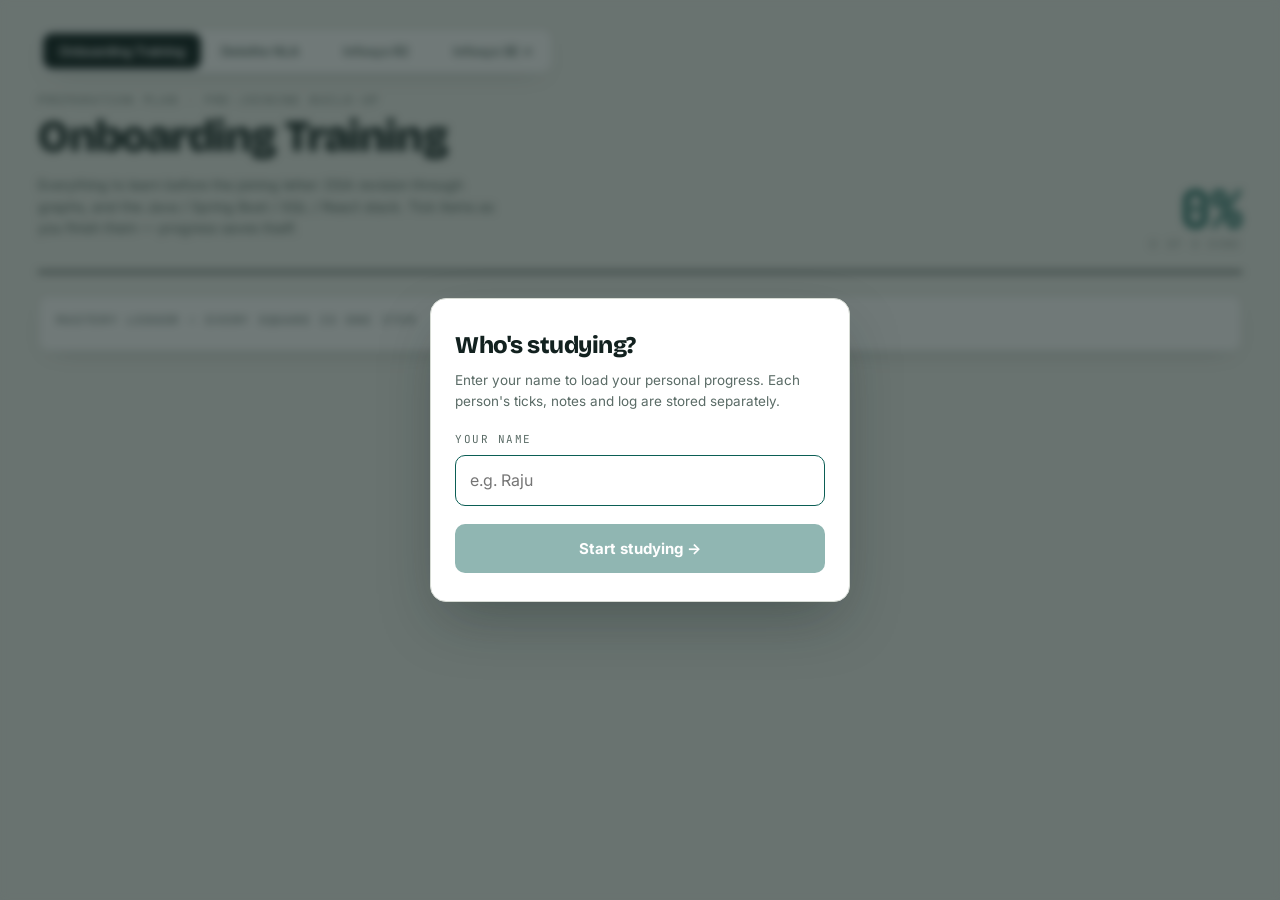
==== commit f9f40d98: "feat: add Infosys Systems Engineer internal training page with study plan, MCQ, and SQL lab" ====
--- a/index.html
+++ b/index.html
@@ -529,6 +529,7 @@
     <button class="prog" role="tab" data-plan-view="tcs" aria-selected="true">Onboarding Training</button>
     <button class="prog" role="tab" data-plan-view="nla" aria-selected="false">Deloitte NLA<span class="n" id="nlaProgPct"></span></button>
     <button class="prog" role="tab" data-plan-view="inf" aria-selected="false">Infosys R2<span class="n" id="infProgPct"></span></button>
+    <a class="prog" href="/infosys" title="Infosys internal training (Systems Engineer): opens its own page" style="text-decoration:none">Infosys SE ↗</a>
   </nav>
   <header class="top">
     <div class="v-tcs">
@@ -2927,6 +2928,7 @@
   function deleteProfile(name) {
     try { localStorage.removeItem(KEY_PREFIX + name); } catch(e) {}
     if (window.Plans) window.Plans.forgetUser(name);   // also drop that user's Deloitte / Infosys data
+    try { localStorage.removeItem("infosys_se_preparation_v1-" + name); } catch(e) {}   // and the /infosys page's data
     saveProfiles(getProfiles().filter(p => p.name !== name));
   }
 
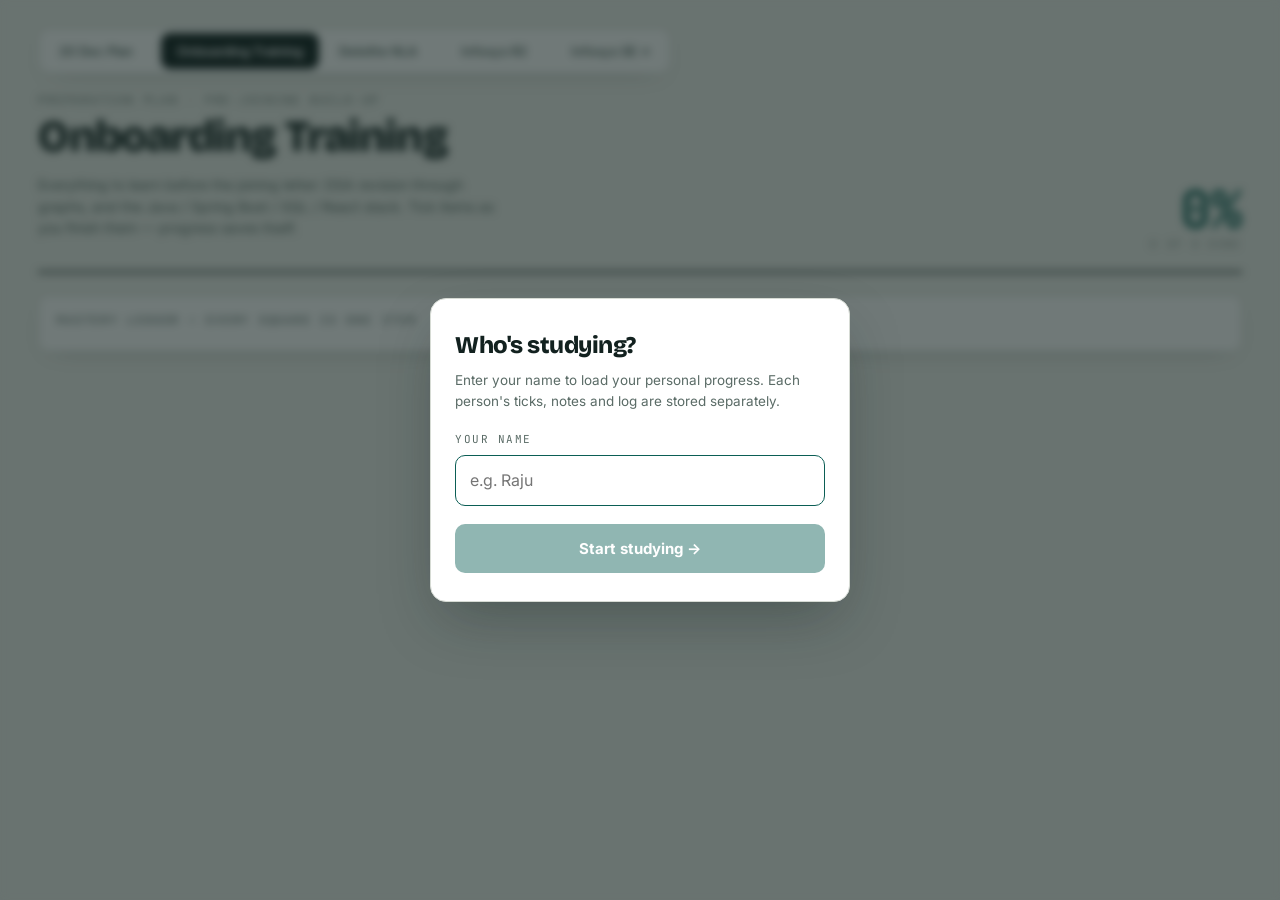
==== commit f545ace3: "feat: add 20 Dec coding round plan tab and PDF Day-by-day Java plan from 28 November to 20 December " ====
--- a/index.html
+++ b/index.html
@@ -188,8 +188,8 @@
   .prog[aria-selected="true"]{background:var(--ink);color:#fff}
   .prog .n{font-family:"JetBrains Mono",monospace;font-size:11px;opacity:.7}
   .prog:focus-visible{outline:2px solid var(--teal);outline-offset:2px}
-  body[data-view="nla"] .v-tcs, body[data-view="inf"] .v-tcs,
-  body:not([data-view="nla"]) .v-nla, body:not([data-view="inf"]) .v-inf{display:none !important}
+  body[data-view="nla"] .v-tcs, body[data-view="inf"] .v-tcs, body[data-view="d20"] .v-tcs,
+  body:not([data-view="nla"]) .v-nla, body:not([data-view="inf"]) .v-inf, body:not([data-view="d20"]) .v-d20{display:none !important}
 
   /* ---------- Deloitte NLA view ---------- */
   .nla-info{background:var(--teal-soft);border:1px solid #BCD8D1;color:var(--ink);border-radius:var(--radius);padding:11px 14px;font-size:13.5px;margin:18px 0 0}
@@ -504,6 +504,7 @@
 
   @media (prefers-reduced-motion:reduce){*{transition:none !important;animation:none !important}}
 </style>
+<link rel="stylesheet" href="dec20/plan.css">
 </head>
 <body>
 
@@ -526,12 +527,18 @@
 
 <div class="wrap">
   <nav class="programs" id="programs" role="tablist" aria-label="Preparation plan">
+    <button class="prog" role="tab" data-plan-view="d20" aria-selected="false">20 Dec Plan<span class="n" id="d20ProgPct"></span></button>
     <button class="prog" role="tab" data-plan-view="tcs" aria-selected="true">Onboarding Training</button>
     <button class="prog" role="tab" data-plan-view="nla" aria-selected="false">Deloitte NLA<span class="n" id="nlaProgPct"></span></button>
     <button class="prog" role="tab" data-plan-view="inf" aria-selected="false">Infosys R2<span class="n" id="infProgPct"></span></button>
     <a class="prog" href="/infosys" title="Infosys internal training (Systems Engineer): opens its own page" style="text-decoration:none">Infosys SE ↗</a>
   </nav>
   <header class="top">
+    <div class="v-d20">
+      <div class="eyebrow">Preparation plan · Infosys in-person coding round</div>
+      <h1>20 December Plan</h1>
+      <p class="sub">Day-by-day Java plan, 28 November to 20 December. Goal: at least two problems passing every test case.</p>
+    </div>
     <div class="v-tcs">
       <div class="eyebrow">Preparation plan · Pre-joining build-up</div>
       <h1>Onboarding Training</h1>
@@ -548,6 +555,10 @@
       <p class="sub">Master DSA patterns, algorithmic problem-solving and optimization for the Infosys four-question coding assessment.</p>
     </div>
     <div style="display:flex;flex-direction:column;align-items:flex-end;gap:10px">
+      <div class="totals v-d20">
+        <div class="big" id="d20TotalPct">0%</div>
+        <div class="cap" id="d20TotalCount">0 of 0 must problems</div>
+      </div>
       <div class="totals v-tcs">
         <div class="big" id="totalPct">0%</div>
         <div class="cap" id="totalCount">0 of 0 done</div>
@@ -569,6 +580,48 @@
   </header>
 
   <div class="warn hidden" id="storageWarn"><b>Progress can't be saved in this browser.</b> Private/incognito mode or blocked site data will make every tick disappear on refresh. Open the page in a normal window, or allow site data for this address.</div>
+
+  <!-- ===== 20 DEC PLAN (independent state, rendered by dec20/plan-app.js) ===== -->
+  <main id="d20View" class="v-d20">
+    <div class="nla-grid">
+      <div class="card" id="d20Today"></div>
+      <div class="card" id="d20Progress"></div>
+    </div>
+    <div class="nla-grid even">
+      <div class="card" id="d20Queue"></div>
+      <div class="card" id="d20Checks"></div>
+    </div>
+    <div class="track-head"><div><h2>Day by day</h2><p>Must problems first, stretch only if time remains, stdin problems typed as full programs. Today opens by itself. Pattern cards and Java templates are in the <a href="dec20/Infosys_20Dec_Prep_Plan.pdf" target="_blank" rel="noopener">plan PDF</a>.</p></div></div>
+    <div id="d20Days"></div>
+    <div class="track-head inf-gap"><div><h2>Practise and review</h2><p>Name the pattern before you reveal it. Log every failure.</p></div></div>
+    <div class="card d20-ref" id="d20Drill"></div>
+    <div class="card d20-ref" id="d20Mocks"></div>
+    <div class="card d20-ref" id="d20Errors"></div>
+    <details class="card d20-ref"><summary>Daily routine and the stuck rule</summary>
+      <table class="pattern"><thead><tr><th>Weekday (4 h)</th><th>Activity</th></tr></thead><tbody>
+        <tr><td>Morning, 60 min</td><td>One template from blank (15) · one redo problem (30) · five drill items (15)</td></tr>
+        <tr><td>Evening, 40 min</td><td>Learn the day's idea and dry-run one example</td></tr>
+        <tr><td>Evening, 90 min</td><td>Two must problems, 45 minutes each, no hints</td></tr>
+        <tr><td>Evening, 30 min</td><td>Third must problem or the stdin problem</td></tr>
+        <tr><td>Evening, 20 min</td><td>Error log</td></tr>
+        <tr><td>Weekend, 6 h</td><td>Two 2.5 h blocks + 1 h review</td></tr>
+        <tr><td>Stuck, minute 20</td><td>Write the brute force and look for repeated work</td></tr>
+        <tr><td>Stuck, minute 25</td><td>Read only the topic tag or first hint</td></tr>
+        <tr><td>Stuck, minute 40</td><td>Read the idea, close it, code from blank, then press “Needed help”</td></tr>
+      </tbody></table>
+    </details>
+    <details class="card d20-ref"><summary>Exam-day plan (3 hours)</summary>
+      <table class="pattern"><thead><tr><th>Time</th><th>Action</th></tr></thead><tbody>
+        <tr><td>0:00–0:15</td><td>Read every question; pick the order by what you understand</td></tr>
+        <tr><td>0:15–0:55</td><td>Easiest problem: every test passes before moving on</td></tr>
+        <tr><td>0:55–2:10</td><td>Second problem: 15 min on paper first; brute force for partial cases if stuck at 1:25</td></tr>
+        <tr><td>2:10–2:45</td><td>Third problem: brute force or special cases</td></tr>
+        <tr><td>2:45–3:00</td><td>No rewrites; recheck edge cases and final submissions</td></tr>
+      </tbody></table>
+      <p class="fine">Duration, question count and scoring are not stated in the invitation. These timings assume the 3-hour format reported by candidates.</p>
+    </details>
+    <div id="d20Backup"></div>
+  </main>
 
   <div class="ledger v-tcs">
     <h2>Mastery ledger — every square is one item</h2>
@@ -1096,13 +1149,13 @@
 </script>
 <script>
 /* =====================================================================
-   PLAN SWITCHER — decides which plan is on screen (tcs / nla / inf), per user.
+   PLAN SWITCHER — decides which plan is on screen (tcs / nla / inf / d20), per user.
    Stored under "prep-view-v1-<name>". Each plan module registers itself with
    setUser / flush / forgetUser; the onboarding script calls Plans.setUser on login.
    ===================================================================== */
 (function () {
   const VIEW_PREFIX = "prep-view-v1-";
-  const VIEWS = { tcs: "Onboarding Training", nla: "Deloitte NLA", inf: "Infosys R2" };
+  const VIEWS = { tcs: "Onboarding Training", nla: "Deloitte NLA", inf: "Infosys R2", d20: "20 Dec Plan" };
   const plans = {};
   let user = null, view = "tcs";
   function readView() {
@@ -2885,6 +2938,8 @@
   });
 })();
 </script>
+<script src="dec20/plan-data.js"></script>
+<script src="dec20/plan-app.js"></script>
 <script>
 (function () {
   // =====================================================================
--- a/dec20/plan.css
+++ b/dec20/plan.css
@@ -0,0 +1,32 @@
+/* 20 Dec plan view. Reuses the cards, bars and flags defined in index.html. */
+#d20View .nla-grid{align-items:start}
+.d20-link{color:inherit;text-decoration:none;border-bottom:1px solid var(--line)}
+.d20-link:hover{color:var(--teal);border-color:var(--teal)}
+.d20-row .it{display:flex;flex-wrap:wrap;gap:6px 8px;align-items:center}
+.d20-row .it .flag{margin-left:0}
+.d20-row .tagbtn{font-weight:400}
+.d20-list{border:1px solid var(--line);border-radius:8px;overflow:hidden;margin-top:10px}
+.d20-list .item{border-bottom:1px solid var(--line)}
+.d20-list .item:last-child{border-bottom:0}
+.d20-of{font-size:13px;color:var(--ink-3)}
+.d20-check{display:inline-flex;gap:8px;align-items:center;cursor:pointer}
+.d20-check input{margin:0}
+.d20-q{display:flex;justify-content:space-between;gap:10px;align-items:center;padding:8px 0;border-bottom:1px solid var(--line);font-size:13.5px}
+.d20-q > span{min-width:0;overflow-wrap:anywhere}
+.d20-cp{padding:10px 0;border-top:1px solid var(--line)}
+.d20-cp:first-of-type{border-top:0}
+.d20-cp .tags{margin-top:8px}
+.d20-meta{display:flex;flex-wrap:wrap;gap:10px;margin-top:10px}
+.d20-meta .fld{width:130px}
+.d20-mock{display:grid;grid-template-columns:repeat(5,minmax(0,1fr));gap:8px;margin-top:8px}
+.d20-form{display:grid;grid-template-columns:minmax(0,2fr) minmax(0,1fr) minmax(0,3fr) auto;gap:8px;margin:12px 0}
+section.mod.d20-now{border-color:var(--teal);border-width:2px}
+.d20-ref{margin-bottom:16px}
+.d20-ref summary{cursor:pointer;font-weight:700;font-size:14px;min-height:30px}
+.d20-ref table.pattern td, .d20-ref table.pattern th{padding-right:12px;vertical-align:top}
+.d20-ref table.pattern td:first-child{white-space:nowrap}
+@media (max-width:900px){.d20-mock{grid-template-columns:1fr 1fr}}
+@media (max-width:640px){
+  .d20-form{grid-template-columns:1fr}
+  .d20-mock{grid-template-columns:1fr}
+}
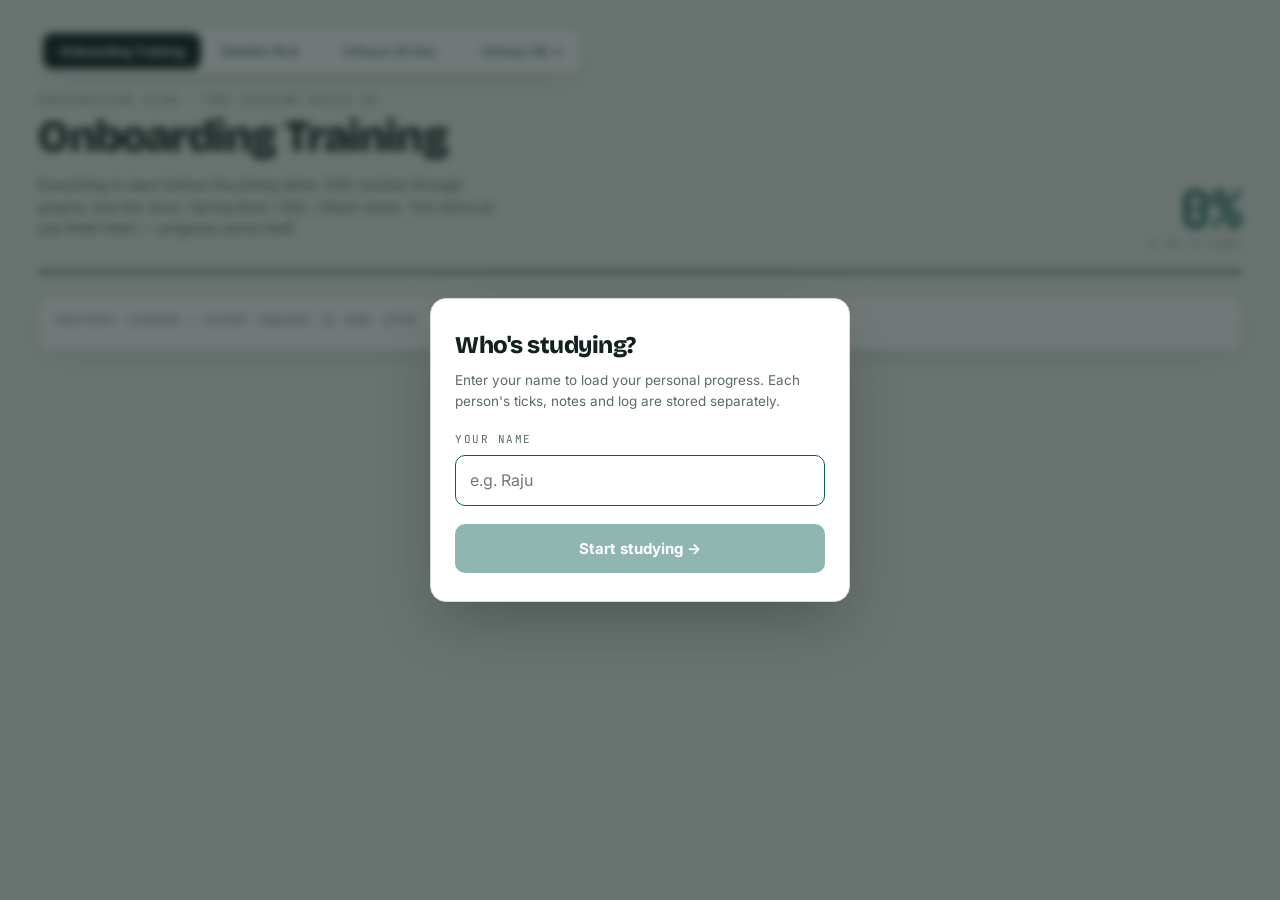
==== commit 1d487f1a: "feat: replace Infosys R2 with a clearer Infosys 20 Dec tab The new tab shows one screen at a time: T" ====
--- a/index.html
+++ b/index.html
@@ -4,7 +4,7 @@
 <meta charset="utf-8">
 <meta name="viewport" content="width=device-width, initial-scale=1">
 <title>Preparation Plan</title>
-<meta name="description" content="Preparation plan: pre-joining stack readiness, Deloitte NLA syllabus and Infosys R2 coding practice, with per-user progress tracking.">
+<meta name="description" content="Preparation plan: pre-joining stack readiness, Deloitte NLA syllabus and the Infosys 20 December coding plan, with per-user progress tracking.">
 <meta name="theme-color" content="#EDEFEA">
 <link rel="icon" href="data:image/svg+xml,%3Csvg xmlns='http://www.w3.org/2000/svg' viewBox='0 0 32 32'%3E%3Crect width='32' height='32' rx='7' fill='%230B5E55'/%3E%3Cpath d='M9 16.5l4.5 4.5L23 11' stroke='%23fff' stroke-width='3.2' fill='none' stroke-linecap='round' stroke-linejoin='round'/%3E%3C/svg%3E">
 <link rel="preconnect" href="https://fonts.googleapis.com">
@@ -188,8 +188,8 @@
   .prog[aria-selected="true"]{background:var(--ink);color:#fff}
   .prog .n{font-family:"JetBrains Mono",monospace;font-size:11px;opacity:.7}
   .prog:focus-visible{outline:2px solid var(--teal);outline-offset:2px}
-  body[data-view="nla"] .v-tcs, body[data-view="inf"] .v-tcs, body[data-view="d20"] .v-tcs,
-  body:not([data-view="nla"]) .v-nla, body:not([data-view="inf"]) .v-inf, body:not([data-view="d20"]) .v-d20{display:none !important}
+  body[data-view="nla"] .v-tcs, body[data-view="d20"] .v-tcs,
+  body:not([data-view="nla"]) .v-nla, body:not([data-view="d20"]) .v-d20{display:none !important}
 
   /* ---------- Deloitte NLA view ---------- */
   .nla-info{background:var(--teal-soft);border:1px solid #BCD8D1;color:var(--ink);border-radius:var(--radius);padding:11px 14px;font-size:13.5px;margin:18px 0 0}
@@ -267,67 +267,23 @@
   .mnotes{padding:4px 18px 18px}
   .mnotes .flabel{margin-top:16px}
 
-  /* ---------- Infosys R2 view ---------- */
-  .flag.p-vhigh{color:#fff;background:var(--rust);border-color:var(--rust)}
+  /* ---------- difficulty flags, form fields and tag buttons ---------- */
   .flag.d-easy{color:var(--green);border-color:var(--green)}
   .flag.d-medium{color:var(--amber);border-color:var(--amber)}
   .flag.d-hard{color:var(--rust);border-color:var(--rust)}
-  .flag.d-complex{color:#fff;background:var(--ink);border-color:var(--ink)}
-  .nla-grid.even{grid-template-columns:minmax(0,1fr) minmax(0,1fr);margin-top:-10px}
   .mrow.static{cursor:default}
   .mrow.static:hover .lname{color:inherit}
   .target{font-size:13px;margin:12px 0 0;padding:9px 11px;background:var(--teal-soft);border-radius:6px;color:var(--ink)}
-  .phase{border-top:1px solid var(--line)}
-  .phase:first-of-type{border-top:0}
-  .phead{display:grid;grid-template-columns:minmax(0,1fr) 92px 14px;gap:10px;align-items:center;width:100%;background:none;border:0;padding:10px 0;font:inherit;color:inherit;text-align:left;cursor:pointer;-webkit-tap-highlight-color:transparent}
-  .phead:hover .pt{color:var(--teal)}
-  .phead:focus-visible{outline:2px solid var(--teal);outline-offset:2px;border-radius:4px}
-  #infOverview table.pattern th, #infOverview table.pattern td{padding-right:12px;vertical-align:top}
-  #infOverview table.pattern td:first-child{white-space:nowrap}
-  .phead .mbar{display:block;margin-top:2px}
-  .pt{display:block;font-weight:700;font-size:13.5px}
-  .pd{display:block;font-size:12px;color:var(--ink-2);margin:1px 0 6px;line-height:1.4}
-  .phase:not(.open) .chev{transform:rotate(-90deg)}
-  .pbody{padding:0 0 10px 12px;border-left:2px solid var(--teal-soft);margin-left:2px}
-  .pbody .mrow{grid-template-columns:minmax(0,1fr) 70px 74px;margin-bottom:6px}
-  .pbody .lname{font-weight:500;font-size:12.5px}
-  .inf-gap{margin-top:34px}
-  .trend{display:flex;align-items:flex-end;gap:6px;height:96px;padding-top:6px;border-bottom:1px solid var(--line);overflow-x:auto}
-  .trend .tb{flex:1 0 22px;max-width:40px;height:100%;display:flex;flex-direction:column;justify-content:flex-end;align-items:center;gap:3px}
-  .trend .tb i{display:block;width:100%;background:var(--teal);border-radius:3px 3px 0 0;min-height:2px}
-  .trend .tb b{font-family:"JetBrains Mono",monospace;font-size:10px;font-weight:600;color:var(--ink-2)}
-  .trend-x{display:flex;gap:6px;font-family:"JetBrains Mono",monospace;font-size:10px;color:var(--ink-3);margin-top:4px}
-  .trend-x span{flex:1 0 22px;max-width:40px;text-align:center}
   .tally{display:flex;flex-wrap:wrap;gap:6px}
   .tally .chip b{color:var(--ink);font-weight:600}
-  .newmock{display:flex;flex-wrap:wrap;gap:10px;align-items:flex-end;margin:16px 0}
-  .newmock .fld{width:160px}
   .fld label{display:block;font-family:"JetBrains Mono",monospace;font-size:10px;letter-spacing:.1em;text-transform:uppercase;color:var(--ink-3);margin-bottom:4px}
   .fin{width:100%;font:inherit;font-size:13.5px;padding:6px 9px;border:1px solid var(--line);border-radius:7px;background:var(--surface);color:var(--ink);min-height:36px;-webkit-appearance:none;appearance:none}
   select.fin{background-image:linear-gradient(45deg,transparent 50%,var(--ink-3) 50%),linear-gradient(135deg,var(--ink-3) 50%,transparent 50%);background-position:calc(100% - 14px) 15px,calc(100% - 9px) 15px;background-size:5px 5px;background-repeat:no-repeat;padding-right:24px}
   .fin:focus{outline:2px solid var(--teal);outline-offset:-1px;border-color:var(--teal)}
-  .fgrid{display:grid;grid-template-columns:1fr 1fr;gap:10px}
-  .fgrid .wide{grid-column:1 / -1}
-  .mockmeta{display:grid;grid-template-columns:repeat(3,minmax(0,1fr)) auto;gap:10px;align-items:end;padding:14px 18px;border-bottom:1px solid var(--line)}
-  .timer{font-family:"JetBrains Mono",monospace;font-size:15px;font-weight:600;color:var(--teal);min-height:36px;display:flex;align-items:center}
-  .timer.up{color:var(--rust)}
-  .slots{display:grid;grid-template-columns:1fr 1fr;gap:12px;padding:14px 18px}
-  .slot{border:1px solid var(--line);border-radius:var(--radius);padding:12px;background:var(--surface-2);min-width:0}
-  .slot-h{display:flex;align-items:center;gap:8px;margin-bottom:10px;flex-wrap:wrap}
-  .slot-h b{font-family:"JetBrains Mono",monospace;font-size:13px}
-  .slot-h .tgt{margin-left:auto;font-family:"JetBrains Mono",monospace;font-size:10.5px;color:var(--ink-3)}
-  .slot textarea{min-height:58px;font-size:13px;padding:8px 10px}
   .tags{display:flex;flex-wrap:wrap;gap:5px}
   .tagbtn{font-family:"JetBrains Mono",monospace;font-size:10.5px;border:1px solid var(--line);background:var(--surface);color:var(--ink-2);padding:3px 8px;border-radius:5px;cursor:pointer;min-height:28px;-webkit-tap-highlight-color:transparent}
   .tagbtn:hover{border-color:var(--rust);color:var(--rust)}
   .tagbtn.on{background:var(--rust);border-color:var(--rust);color:#fff}
-  .revform{display:grid;grid-template-columns:minmax(0,2fr) minmax(0,1fr) auto;gap:8px;margin-bottom:10px}
-  .revrow{display:grid;grid-template-columns:26px minmax(0,1fr) 30px;gap:10px;align-items:center;padding:9px 0;border-bottom:1px solid var(--line)}
-  .revrow .rt{font-weight:600;font-size:14px}
-  .revrow .rm{font-family:"JetBrains Mono",monospace;font-size:10.5px;color:var(--ink-3)}
-  .revrow.done .rt{text-decoration:line-through;color:var(--ink-3);font-weight:500}
-  .revrow button{background:none;border:0;color:var(--ink-3);cursor:pointer;font-size:16px;min-width:30px;min-height:30px}
-  .revrow button:hover{color:var(--rust)}
 
   /* =============================================
      RESPONSIVE — tablet (max 768px)
@@ -347,8 +303,7 @@
     .toolbar{gap:7px}
     .btn{font-size:12px;padding:6px 11px;min-height:34px}
     .entry{grid-template-columns:90px 1fr 30px;gap:8px}
-    .nla-grid, .nla-grid.even{grid-template-columns:1fr}
-    .slots{grid-template-columns:1fr}
+    .nla-grid{grid-template-columns:1fr}
     .sitems, .sitems.single{grid-template-columns:minmax(0,1fr)}
   }
 
@@ -459,14 +414,6 @@
     .prog .n{display:none}
     .prog{padding:7px 4px;font-size:12px}
 
-    /* Infosys R2 view */
-    .nla-grid.even{margin-top:-8px}
-    .mockmeta{grid-template-columns:1fr 1fr;padding:12px}
-    .slots{padding:12px;gap:10px}
-    .newmock .fld{width:calc(50% - 5px)}
-    .newmock .btn{width:100%}
-    .revform{grid-template-columns:1fr}
-    .phead{grid-template-columns:minmax(0,1fr) 84px 14px}
   }
 
   /* =============================================
@@ -495,7 +442,6 @@
   }
   @media (min-width:1600px){
     .sitems{grid-template-columns:repeat(4,minmax(0,1fr))}
-    .slots{grid-template-columns:repeat(4,minmax(0,1fr))}
   }
   @media (min-width:1900px){
     #ledgerRows{grid-template-columns:repeat(3,minmax(0,1fr))}
@@ -527,17 +473,16 @@
 
 <div class="wrap">
   <nav class="programs" id="programs" role="tablist" aria-label="Preparation plan">
-    <button class="prog" role="tab" data-plan-view="d20" aria-selected="false">20 Dec Plan<span class="n" id="d20ProgPct"></span></button>
     <button class="prog" role="tab" data-plan-view="tcs" aria-selected="true">Onboarding Training</button>
     <button class="prog" role="tab" data-plan-view="nla" aria-selected="false">Deloitte NLA<span class="n" id="nlaProgPct"></span></button>
-    <button class="prog" role="tab" data-plan-view="inf" aria-selected="false">Infosys R2<span class="n" id="infProgPct"></span></button>
+    <button class="prog" role="tab" data-plan-view="d20" aria-selected="false">Infosys 20 Dec<span class="n" id="d20ProgPct"></span></button>
     <a class="prog" href="/infosys" title="Infosys internal training (Systems Engineer): opens its own page" style="text-decoration:none">Infosys SE ↗</a>
   </nav>
   <header class="top">
     <div class="v-d20">
-      <div class="eyebrow">Preparation plan · Infosys in-person coding round</div>
-      <h1>20 December Plan</h1>
-      <p class="sub">Day-by-day Java plan, 28 November to 20 December. Goal: at least two problems passing every test case.</p>
+      <div class="eyebrow">Preparation plan · Infosys SP / DSE</div>
+      <h1>Infosys Coding Round · 20 Dec</h1>
+      <p class="sub">Do one day at a time, in Java. Goal: at least two problems passing every test case.</p>
     </div>
     <div class="v-tcs">
       <div class="eyebrow">Preparation plan · Pre-joining build-up</div>
@@ -549,15 +494,10 @@
       <h1>Deloitte NLA</h1>
       <p class="sub">Topic-by-topic syllabus for the Deloitte National Level Assessment: aptitude, reasoning, verbal, technical MCQs, Java coding and interviews. Tracked separately from your other plans.</p>
     </div>
-    <div class="v-inf">
-      <div class="eyebrow">Preparation plan · Infosys SP / DSE</div>
-      <h1>Infosys R2 – In-Person Coding</h1>
-      <p class="sub">Master DSA patterns, algorithmic problem-solving and optimization for the Infosys four-question coding assessment.</p>
-    </div>
     <div style="display:flex;flex-direction:column;align-items:flex-end;gap:10px">
       <div class="totals v-d20">
         <div class="big" id="d20TotalPct">0%</div>
-        <div class="cap" id="d20TotalCount">0 of 0 must problems</div>
+        <div class="cap" id="d20TotalCount">0 of 0 main problems solved</div>
       </div>
       <div class="totals v-tcs">
         <div class="big" id="totalPct">0%</div>
@@ -567,10 +507,6 @@
         <div class="big" id="nlaTotalPct">0%</div>
         <div class="cap" id="nlaTotalCount">0 of 0 topics done</div>
       </div>
-      <div class="totals v-inf">
-        <div class="big" id="infTotalPct">0%</div>
-        <div class="cap" id="infTotalCount">0 of 0 items done</div>
-      </div>
       <button class="user-chip hidden" id="userChip" title="Switch user" aria-label="Switch user">
         <span class="avatar" id="userAvatar">?</span>
         <span class="uname" id="userLabel">—</span>
@@ -581,46 +517,82 @@
 
   <div class="warn hidden" id="storageWarn"><b>Progress can't be saved in this browser.</b> Private/incognito mode or blocked site data will make every tick disappear on refresh. Open the page in a normal window, or allow site data for this address.</div>
 
-  <!-- ===== 20 DEC PLAN (independent state, rendered by dec20/plan-app.js) ===== -->
+  <!-- ===== INFOSYS 20 DEC (independent state, rendered by dec20/plan-app.js) ===== -->
   <main id="d20View" class="v-d20">
-    <div class="nla-grid">
-      <div class="card" id="d20Today"></div>
+    <nav class="tracks" id="d20Tabs" role="tablist" aria-label="Infosys plan screens">
+      <button class="tab" role="tab" data-d20-tab="today" aria-selected="true">Today</button>
+      <button class="tab" role="tab" data-d20-tab="plan" aria-selected="false">Full plan</button>
+      <button class="tab" role="tab" data-d20-tab="quiz" aria-selected="false">Pattern quiz</button>
+      <button class="tab" role="tab" data-d20-tab="progress" aria-selected="false">My progress</button>
+      <button class="tab" role="tab" data-d20-tab="guide" aria-selected="false">Guide</button>
+    </nav>
+
+    <div class="d20-cols" data-d20-panel="today">
+      <div id="d20Today"></div>
+      <aside id="d20Side"></aside>
+    </div>
+
+    <div class="d20-narrow d20-stack hidden" data-d20-panel="plan">
+      <div id="d20Plan"></div>
+    </div>
+
+    <div class="d20-narrow hidden" data-d20-panel="quiz">
+      <div class="d20-banner"><b>Practise spotting the pattern.</b> No coding here: read the situation, name the technique and one reason, then check.</div>
+      <div class="card" id="d20Drill"></div>
+    </div>
+
+    <div class="d20-narrow d20-stack hidden" data-d20-panel="progress">
       <div class="card" id="d20Progress"></div>
+      <div class="card" id="d20Checks"></div>
+      <div class="card" id="d20Queue"></div>
+      <div class="card" id="d20Mocks"></div>
+      <div class="card" id="d20Errors"></div>
     </div>
-    <div class="nla-grid even">
-      <div class="card" id="d20Queue"></div>
-      <div class="card" id="d20Checks"></div>
+
+    <div class="d20-narrow d20-stack d20-guide hidden" data-d20-panel="guide">
+      <div class="card"><h2>How to use this</h2>
+        <ol>
+          <li>Open <b>Today</b> and follow the numbered steps from top to bottom.</li>
+          <li>Tick a problem only when every test case passes. If you needed help, press <b>I needed help</b> and solve it again on the date shown.</li>
+          <li>After each mock, open <b>My progress</b>, record the result and answer “Am I on track?”.</li>
+        </ol>
+        <dl>
+          <dt>Main problems</dt><dd>The plan. Do these every day.</dd>
+          <dt>Write a full program</dt><dd>CSES tasks where your code reads the input itself.</dd>
+          <dt>Extra</dt><dd>Only when the rest is finished.</dd>
+          <dt>Timed test</dt><dd>Diagnostic and mock days. The pattern is hidden on purpose.</dd>
+        </dl>
+        <p class="target">Pattern notes, Java templates and edge-case lists are in the <a href="dec20/Infosys_20Dec_Prep_Plan.pdf" target="_blank" rel="noopener">plan PDF</a>.</p>
+      </div>
+      <div class="card"><h2>Daily routine</h2>
+        <table class="pattern"><thead><tr><th>Weekday (4 h)</th><th>What to do</th></tr></thead><tbody>
+          <tr><td>Morning, 60 min</td><td>One template from memory (15) · one old problem again (30) · five quiz questions (15)</td></tr>
+          <tr><td>Evening, 40 min</td><td>Learn the day's idea and work one example by hand</td></tr>
+          <tr><td>Evening, 90 min</td><td>Two main problems, 45 minutes each, no hints</td></tr>
+          <tr><td>Evening, 30 min</td><td>Third main problem or the full program</td></tr>
+          <tr><td>Evening, 20 min</td><td>Mistake log</td></tr>
+          <tr><td>Weekend, 6 h</td><td>Two blocks of 2.5 h and 1 h of review</td></tr>
+        </tbody></table>
+      </div>
+      <div class="card"><h2>When you are stuck</h2>
+        <table class="pattern"><thead><tr><th>At minute</th><th>Do this</th></tr></thead><tbody>
+          <tr><td>20</td><td>Write the brute force and look for repeated work</td></tr>
+          <tr><td>25</td><td>Read only the topic tag or the first hint</td></tr>
+          <tr><td>40</td><td>Read the idea, close it, code from a blank file, then press “I needed help”</td></tr>
+        </tbody></table>
+      </div>
+      <div class="card"><h2>Exam-day plan (3 hours)</h2>
+        <table class="pattern"><thead><tr><th>Time</th><th>What to do</th></tr></thead><tbody>
+          <tr><td>0:00–0:15</td><td>Read every question; start with the one you understand best</td></tr>
+          <tr><td>0:15–0:55</td><td>Easiest problem: every test passes before moving on</td></tr>
+          <tr><td>0:55–2:10</td><td>Second problem: 15 minutes on paper first; if stuck at 1:25, submit a brute force for partial cases</td></tr>
+          <tr><td>2:10–2:45</td><td>Third problem: brute force or special cases</td></tr>
+          <tr><td>2:45–3:00</td><td>No rewrites; check edge cases and final submissions</td></tr>
+        </tbody></table>
+        <p class="fine">Your invitation does not state the duration, number of questions or scoring. These timings assume the 3-hour format reported by candidates.</p>
+      </div>
+      <div class="card" id="d20Backup"></div>
     </div>
-    <div class="track-head"><div><h2>Day by day</h2><p>Must problems first, stretch only if time remains, stdin problems typed as full programs. Today opens by itself. Pattern cards and Java templates are in the <a href="dec20/Infosys_20Dec_Prep_Plan.pdf" target="_blank" rel="noopener">plan PDF</a>.</p></div></div>
-    <div id="d20Days"></div>
-    <div class="track-head inf-gap"><div><h2>Practise and review</h2><p>Name the pattern before you reveal it. Log every failure.</p></div></div>
-    <div class="card d20-ref" id="d20Drill"></div>
-    <div class="card d20-ref" id="d20Mocks"></div>
-    <div class="card d20-ref" id="d20Errors"></div>
-    <details class="card d20-ref"><summary>Daily routine and the stuck rule</summary>
-      <table class="pattern"><thead><tr><th>Weekday (4 h)</th><th>Activity</th></tr></thead><tbody>
-        <tr><td>Morning, 60 min</td><td>One template from blank (15) · one redo problem (30) · five drill items (15)</td></tr>
-        <tr><td>Evening, 40 min</td><td>Learn the day's idea and dry-run one example</td></tr>
-        <tr><td>Evening, 90 min</td><td>Two must problems, 45 minutes each, no hints</td></tr>
-        <tr><td>Evening, 30 min</td><td>Third must problem or the stdin problem</td></tr>
-        <tr><td>Evening, 20 min</td><td>Error log</td></tr>
-        <tr><td>Weekend, 6 h</td><td>Two 2.5 h blocks + 1 h review</td></tr>
-        <tr><td>Stuck, minute 20</td><td>Write the brute force and look for repeated work</td></tr>
-        <tr><td>Stuck, minute 25</td><td>Read only the topic tag or first hint</td></tr>
-        <tr><td>Stuck, minute 40</td><td>Read the idea, close it, code from blank, then press “Needed help”</td></tr>
-      </tbody></table>
-    </details>
-    <details class="card d20-ref"><summary>Exam-day plan (3 hours)</summary>
-      <table class="pattern"><thead><tr><th>Time</th><th>Action</th></tr></thead><tbody>
-        <tr><td>0:00–0:15</td><td>Read every question; pick the order by what you understand</td></tr>
-        <tr><td>0:15–0:55</td><td>Easiest problem: every test passes before moving on</td></tr>
-        <tr><td>0:55–2:10</td><td>Second problem: 15 min on paper first; brute force for partial cases if stuck at 1:25</td></tr>
-        <tr><td>2:10–2:45</td><td>Third problem: brute force or special cases</td></tr>
-        <tr><td>2:45–3:00</td><td>No rewrites; recheck edge cases and final submissions</td></tr>
-      </tbody></table>
-      <p class="fine">Duration, question count and scoring are not stated in the invitation. These timings assume the 3-hour format reported by candidates.</p>
-    </details>
-    <div id="d20Backup"></div>
   </main>
 
   <div class="ledger v-tcs">
@@ -645,28 +617,6 @@
     <div id="nlaLog"></div>
   </main>
 
-  <!-- ===== INFOSYS R2 (independent state, rendered by the Infosys script) ===== -->
-  <main id="infView" class="v-inf">
-    <div class="nla-grid">
-      <div class="card" id="infOverview"></div>
-      <div class="card" id="infProgress"></div>
-    </div>
-    <div class="nla-grid even">
-      <div class="card" id="infPhases"></div>
-      <div class="card" id="infPatterns"></div>
-    </div>
-    <div class="track-head"><div><h2>Coding syllabus</h2><p>Six modules in Java, one checkbox per practical task. Each problem task carries a difficulty so the Easy / Medium / Hard / Complex counts above stay accurate.</p></div></div>
-    <div class="toolbar" id="infToolbar"></div>
-    <div class="legend"><span><span class="flag d-easy">easy</span>Q1 level</span><span><span class="flag d-medium">medium</span>Q2 level</span><span><span class="flag d-hard">hard</span>Q3 level</span><span><span class="flag d-complex">complex</span>Q4 level</span><span style="color:var(--ink-3)">Rows without a difficulty are concepts or analysis habits, not problems.</span></div>
-    <div id="infModules"></div>
-    <div class="track-head inf-gap"><div><h2>Mock assessments</h2><p>Four question slots per mock (Q1 easy → Q4 complex). Record every attempt; the dashboard and post-test analysis update as you type.</p></div></div>
-    <div class="card" id="infMockDash"></div>
-    <div id="infMocks"></div>
-    <div class="track-head inf-gap"><div><h2>Revision tracker</h2><p>Problems to re-solve from scratch. Add them by hand or straight from a mock question.</p></div></div>
-    <div class="card" id="infRevision"></div>
-    <div id="infBackup"></div>
-    <datalist id="infTopics"></datalist>
-  </main>
 </div>
 <div class="status" id="status">Saved</div>
 <script>
@@ -1149,18 +1099,19 @@
 </script>
 <script>
 /* =====================================================================
-   PLAN SWITCHER — decides which plan is on screen (tcs / nla / inf / d20), per user.
+   PLAN SWITCHER — decides which plan is on screen (tcs / nla / d20), per user.
    Stored under "prep-view-v1-<name>". Each plan module registers itself with
    setUser / flush / forgetUser; the onboarding script calls Plans.setUser on login.
    ===================================================================== */
 (function () {
   const VIEW_PREFIX = "prep-view-v1-";
-  const VIEWS = { tcs: "Onboarding Training", nla: "Deloitte NLA", inf: "Infosys R2", d20: "20 Dec Plan" };
+  const VIEWS = { tcs: "Onboarding Training", nla: "Deloitte NLA", d20: "Infosys 20 Dec" };
   const plans = {};
   let user = null, view = "tcs";
   function readView() {
     try {
       const v = localStorage.getItem(VIEW_PREFIX + user);
+      if (v === "inf") return "d20"; // the former Infosys R2 tab
       if (v && VIEWS[v]) return v;
       // The first Deloitte build kept the open tab inside its own state.
       const old = JSON.parse(localStorage.getItem("deloitte-nla-v1-" + user) || "null");
@@ -1858,1086 +1809,6 @@
   });
 })();
 </script>
-<script>
-/* =====================================================================
-   INFOSYS R2 — IN-PERSON CODING. Independent from every other plan.
-   - Own data (INF_MODULES), own state, own key per user: "infosys-r2-v1-<name>".
-   - Checklist ids are text-based ("module.section.slug"), like Deloitte.
-   - Mock records and the revision list live in the same per-user state.
-   - DOM hooks use data-inf-* attributes / inf* ids only.
-   ===================================================================== */
-(function () {
-  "use strict";
-  const KEY_PREFIX = "infosys-r2-v1-";
-  const PROBE_KEY = "infosys-r2-probe";
-
-  const PRI = {
-    vhigh:      { label: "very high",  cls: "p-vhigh" },
-    high:       { label: "high",       cls: "p-high" },
-    additional: { label: "additional", cls: "p-additional" }
-  };
-  const LV = ["easy", "medium", "hard", "complex"];
-  const LV_NAME = { easy: "Easy", medium: "Medium", hard: "Hard", complex: "Complex" };
-  const SLOT_TARGET = [20, 40, 50, 70];   // practice pacing for a 180-minute mock, not an official split
-  const STATUS = [["not-started", "Not Started"], ["attempted", "Attempted"], ["partial", "Partially Solved"], ["full", "Fully Solved"], ["revise", "Needs Revision"]];
-  const SOL = [["none", "Not submitted"], ["accepted", "Accepted"], ["wrong", "Wrong answer"], ["tle", "Time limit exceeded"], ["runtime", "Runtime error"], ["compile", "Compilation error"]];
-  const TAGS = [["tle", "TLE"], ["logic", "Logic error"], ["edge", "Edge cases"], ["input", "Input handling"], ["incomplete", "Incomplete"], ["optimized", "Optimised later"]];
-
-  const PATTERN_ROWS = [
-    ["Question 1", "easy", "Basic implementation and problem-solving"],
-    ["Question 2", "medium", "Intermediate DSA and algorithmic patterns"],
-    ["Question 3", "hard", "Advanced algorithms and dynamic programming"],
-    ["Question 4", "complex", "Optimization and advanced problem-solving"]
-  ];
-  const SOURCES = [
-    W("Official · Infosys Power Programmers", "https://www.infosys.com/careers/power-programmers.html"),
-    W("Candidate experience · Medium, Sep 2026", "https://medium.com/@spatil270403/infosys-sp-interview-experience-2026-oa-technical-interview-7e234efc1fab"),
-    W("Candidate experience · LinkedIn", "https://www.linkedin.com/posts/om-sahare06_infosys-in-person-coding-assessment-experience-activity-7502663433612591105-11BG"),
-    W("Candidate reports · Reddit, Sep 2026", "https://www.reddit.com/r/infosys/comments/1w9hzua/infosys_round_2_offcampus_inperson_assessment_6/")
-  ];
-
-  const PHASES = [
-    { n: "Phase 1 – Foundation", d: "Java fundamentals, arrays, strings, sorting, searching, hashing, basic mathematics." },
-    { n: "Phase 2 – Core Patterns", d: "Prefix sum, two pointers, sliding window, subarrays, greedy algorithms." },
-    { n: "Phase 3 – Advanced Problem Solving", d: "Dynamic programming: 1D, 2D, grid, subsequence, state transition and partition DP." },
-    { n: "Phase 4 – Additional DSA", d: "Stack and queue, linked lists, trees, graphs, backtracking, bit manipulation." },
-    { n: "Phase 5 – Assessment Preparation", d: "Timed Q1–Q4 practice, full four-question mocks, post-mock analysis, revision of weak areas." }
-  ];
-
-  // P(title, practical task, difficulty|null → section default, links)
-  const P = (t, d, lv, k) => ({ t, d, lv, k });
-  const L = LC;
-
-  const INF_MODULES = [
-  {
-    id: "java", n: "Java Coding Fundamentals", short: "Java", pri: "high",
-    note: "Everything in Java. The goal is to never lose time to syntax, input parsing or overflow during the assessment.",
-    sections: [
-      { id: "basics", n: "Java Basics", pri: "high", ph: 1, lv: "easy", items: [
-        P("Variables and data types", "Declare one of each primitive; print Integer.MAX_VALUE and Long.MAX_VALUE and watch an int overflow wrap around."),
-        P("Primitive and non-primitive types", "Predict == vs equals() on String and Integer, including the Integer 127 vs 128 cache trap."),
-        P("Type casting", "Widening vs narrowing: (int) 3.99, (char) (c + 1), char - '0' for digits, and casting to long before multiplying."),
-        P("Operators and precedence", "Predict then run: i++ + ++i, a / b * c with ints, -5 % 3, >> vs >>>, and && short-circuit side effects."),
-        P("Conditional statements", "Leap year, triangle validity and a switch on String; rewrite one nested if-else as early returns."),
-        P("For loops", "Sum of digits, reverse a number, multiplication table and the nth term of a series."),
-        P("While and do-while loops", "Digit count with while; an input menu with do-while that always runs once."),
-        P("Nested loops", "Print pyramid, diamond, Floyd's triangle, Pascal's triangle and a hollow square; state each one's complexity."),
-        P("Break and continue", "First duplicate with break, skip multiples of 3 with continue, and a labelled break out of a 2D search."),
-        P("Methods and parameters", "isPrime, gcd and reverse as static methods; show pass-by-value with an int vs an int[]."),
-        P("Return values", "Return min and max together using an int[] or a small record class."),
-        P("Recursion fundamentals", "Factorial, power, digit sum, print 1..N and N..1, reverse an array — base case first, then draw the call tree.")
-      ]},
-      { id: "arrays", n: "Java Arrays", pri: "high", ph: 1, lv: "easy", items: [
-        P("Array declaration and initialization", "new int[n], array literals, default values, Arrays.fill, and long[] for large sums."),
-        P("Array traversal", "Index loop vs for-each, backwards traversal, and every second element."),
-        P("Array input and output", "Read n and n numbers with BufferedReader; print space-separated with a StringBuilder and no trailing-space bug."),
-        P("One-dimensional arrays", "Running sum, count of evens/odds, and the index of the maximum in one pass.", null, [L("running-sum-of-1d-array")]),
-        P("Two-dimensional arrays", "Read an n × m grid; row and column sums, transpose, and both diagonal sums.", null, [L("transpose-matrix")]),
-        P("Jagged arrays", "Build Pascal's triangle as an int[][] whose rows have different lengths.", null, [L("pascals-triangle")]),
-        P("Array copying", "Arrays.copyOf, copyOfRange, System.arraycopy and clone(); show why b = a is not a copy."),
-        P("Sorting arrays", "Arrays.sort on int[], on Integer[] in descending order, and on int[][] by the first column."),
-        P("Array manipulation", "Insert at an index, delete at an index, and move zeros to the end in place.", null, [L("move-zeroes")]),
-        P("Passing arrays to methods", "One method that edits the array in place and one that returns a new array; predict both outputs.")
-      ]},
-      { id: "strings", n: "Java Strings", pri: "high", ph: 1, lv: "easy", items: [
-        P("String creation", "Literal vs new String(), the string pool, and == vs equals() output prediction."),
-        P("String immutability", "Show that s += c in a loop is O(n²); replace it with StringBuilder and time both for n = 100000."),
-        P("String methods", "charAt, substring, indexOf, contains, replace, trim, toCharArray, String.valueOf and compareTo — one line each."),
-        P("StringBuilder", "append, insert, reverse, setCharAt and deleteCharAt; reverse the words of a sentence.", null, [L("reverse-words-in-a-string")]),
-        P("Character manipulation", "Character.isDigit / isLetter / toUpperCase, c - 'a' as an index, and toggling case."),
-        P("String splitting", "split(\" \") vs split(\"\\\\s+\") on messy input; trim first; parse numbers from a comma-separated line."),
-        P("String comparison", "equals, equalsIgnoreCase and compareTo; sort strings by length, then lexicographically."),
-        P("Character arrays", "int[26] frequency for an anagram check; sort a char[] and rebuild the String.", null, [L("valid-anagram")]),
-        P("Efficient string manipulation", "Compress aaabb → a3b2, and remove adjacent duplicates using a StringBuilder as a stack.", null, [L("remove-all-adjacent-duplicates-in-string")])
-      ]},
-      { id: "coll", n: "Java Collections", pri: "high", ph: 1, lv: "easy", items: [
-        P("ArrayList", "add / get / set; the remove(int) vs remove(Object) trap with Integer; remove safely while iterating with an Iterator."),
-        P("HashMap", "getOrDefault, merge, putIfAbsent and entrySet iteration; count word frequencies."),
-        P("HashSet", "Remove duplicates, test membership, and intersect two sets with retainAll."),
-        P("LinkedList", "Use it as a list and as a deque (addFirst / addLast / pollFirst); know why ArrayList usually wins."),
-        P("Stack", "Use ArrayDeque push / pop / peek instead of java.util.Stack; check balanced brackets.", null, [L("valid-parentheses")]),
-        P("Queue", "ArrayDeque offer / poll / peek; simulate a ticket counter queue."),
-        P("PriorityQueue", "Min-heap, max-heap with Collections.reverseOrder(), a heap of int[] with a comparator, and the k largest elements.", "medium", [L("kth-largest-element-in-an-array")]),
-        P("Collections sorting", "Collections.sort, list.sort(null), and sorting a List<int[]> by two keys."),
-        P("Comparator and Comparable", "Comparator.comparing(...).thenComparing(...); use Integer.compare instead of a - b to avoid overflow."),
-        P("Choosing the appropriate collection", "Write one rule each: lookup → HashMap/HashSet, ordered keys → TreeMap, repeated min/max → PriorityQueue, LIFO/FIFO → ArrayDeque.")
-      ]},
-      { id: "skills", n: "Java Problem-Solving Skills", pri: "high", ph: 1, lv: "easy", items: [
-        P("Fast and correct input handling", "A reader that pulls tokens across any line breaks and survives blank lines."),
-        P("BufferedReader", "Read line by line and handle readLine() returning null at end of input."),
-        P("StringTokenizer", "Wrap it in a FastReader class with next(), nextInt() and nextLong()."),
-        P("StringBuilder for output", "Collect output in one StringBuilder and print once; compare with println in a loop for 10⁵ lines."),
-        P("Parsing integer and long values", "Integer.parseInt vs Long.parseLong; see what happens when 3000000000 is parsed as an int."),
-        P("Handling multiple test cases", "Read T, solve each case, and reset every data structure between cases."),
-        P("Preventing integer overflow", "Find and fix overflow in a * b, a sum of 10⁵ values of 10⁹, and mid = (l + r) / 2."),
-        P("Using long for large calculations", "1L * a * b, long accumulators, and % 1_000_000_007 applied at every step."),
-        P("Writing clean methods", "Split one solution into read / solve / print methods with clear names."),
-        P("Debugging Java code", "Fix a wrong solution with targeted prints and a hand trace; write 5 edge cases before rerunning."),
-        P("Understanding compilation errors", "Fix: missing return, incompatible types, unreachable code, uninitialised variable, non-static from static context."),
-        P("Java template from memory", "Write your full contest template (imports, FastReader, main, StringBuilder output) in under 3 minutes.")
-      ]}
-    ]
-  },
-  {
-    id: "dsa", n: "Core DSA and Problem-Solving Patterns", short: "Core DSA", pri: "high",
-    sections: [
-      { id: "arr", n: "Arrays and Basic Implementation", pri: "high", ph: 1, pat: "Arrays", lv: "easy", items: [
-        P("Maximum and minimum elements", "Max and min in one pass; then the version with the fewest comparisons (process pairs)."),
-        P("Second-largest element", "One pass, no sorting; handle duplicates and the case where it doesn't exist.", null, [L("third-maximum-number")]),
-        P("Array reversal", "In place with two pointers; then reverse only the range [l, r].", null, [L("reverse-string")]),
-        P("Array rotation", "Rotate right by k with the three-reversal trick; handle k > n.", "medium", [L("rotate-array")]),
-        P("Frequency counting", "Count with int[] for small values and HashMap otherwise; print in first-occurrence order.", null, [L("majority-element")]),
-        P("Duplicate detection", "With a HashSet, with sorting, and in O(1) extra space when values are in 1..n (index marking).", "medium", [L("find-all-duplicates-in-an-array")]),
-        P("Missing number", "Sum formula with long, then XOR; then find the missing and the repeating number together.", null, [L("missing-number")]),
-        P("Finding unique elements", "The element that appears once while others appear twice (XOR); all elements with frequency 1.", null, [L("single-number")]),
-        P("Array intersection", "With HashMap counts, and with two pointers on sorted arrays.", null, [L("intersection-of-two-arrays-ii")]),
-        P("Array union", "Union of two sorted arrays without duplicates using two pointers."),
-        P("Rearranging array elements", "Alternate positive and negative numbers; segregate even and odd in place.", "medium", [L("rearrange-array-elements-by-sign")]),
-        P("Sorting-based array problems", "Sort first, then answer: merge overlapping intervals and the minimum-difference pairs.", "medium", [L("merge-intervals"), L("minimum-absolute-difference")]),
-        P("Subarray generation", "Print all subarrays, then compute every subarray sum in O(n²) without a third loop."),
-        P("Contiguous subarray problems", "Maximum subarray with Kadane's algorithm, then maximum product subarray.", "medium", [L("maximum-subarray"), L("maximum-product-subarray")])
-      ]},
-      { id: "prefix", n: "Prefix Sum and Difference Arrays", pri: "high", ph: 2, pat: "Prefix sum", lv: "medium", items: [
-        P("Prefix sum basics", "Implement pre[i + 1] = pre[i] + a[i] with long and explain the off-by-one convention.", "easy", [L("running-sum-of-1d-array")]),
-        P("Prefix sum array construction", "Build 1D and 2D prefix arrays and verify them against brute force on random input.", null, [L("range-sum-query-2d-immutable")]),
-        P("Range sum queries", "Answer Q queries sum(l, r) in O(1) each after O(n) preprocessing.", "easy", [L("range-sum-query-immutable")]),
-        P("Subarray sum calculations", "Count subarrays whose sum is divisible by k using prefix remainders.", null, [L("subarray-sums-divisible-by-k")]),
-        P("Prefix and suffix sums", "Pivot index; product of array except self without division.", null, [L("find-pivot-index"), L("product-of-array-except-self")]),
-        P("Prefix minimum and maximum", "Best time to buy and sell stock with a running minimum; trapping rain water with prefix and suffix maxima.", null, [L("best-time-to-buy-and-sell-stock"), L("trapping-rain-water")]),
-        P("Prefix sum with frequency maps", "Longest subarray with equal 0s and 1s (treat 0 as −1).", null, [L("contiguous-array")]),
-        P("Difference arrays", "Apply many range increments in O(1) each, then rebuild with one prefix pass.", null, [L("corporate-flight-bookings")]),
-        P("Range update problems", "Car pooling capacity check with a difference array.", null, [L("car-pooling")]),
-        P("Subarray minimum and maximum differences", "Sum of (max − min) over all subarrays: brute force first, then the faster approach.", null, [L("sum-of-subarray-ranges")]),
-        P("Optimizing repeated range calculations", "Rewrite an O(n·q) solution as O(n + q) and time both at n = q = 10⁵."),
-        P("Timed prefix-sum problem", "Solve one unseen prefix-sum problem in 25 minutes, edge cases included.", null, [L("count-number-of-nice-subarrays")])
-      ]},
-      { id: "twoptr", n: "Two Pointers", pri: "high", ph: 2, pat: "Two pointers", lv: "medium", items: [
-        P("Opposite-end pointers", "Container with most water; valid palindrome.", null, [L("container-with-most-water"), L("valid-palindrome")]),
-        P("Same-direction pointers", "Remove element and move zeroes with a slow write pointer and a fast read pointer.", "easy", [L("remove-element")]),
-        P("Pair sum problems", "Pair with a target sum in a sorted array; count all pairs with sum < target.", "easy", [L("two-sum-ii-input-array-is-sorted")]),
-        P("Three-sum fundamentals", "Sort, fix one element, two-pointer the rest, and skip duplicates correctly.", null, [L("3sum")]),
-        P("Removing duplicates", "Keep at most one copy, then at most two copies, in place.", null, [L("remove-duplicates-from-sorted-array-ii")]),
-        P("Sorted array problems", "Squares of a sorted array; merge two sorted arrays from the back.", "easy", [L("squares-of-a-sorted-array"), L("merge-sorted-array")]),
-        P("Valid subset problems", "Count subsequences where min + max ≤ target (sort, two pointers, powers of 2 mod 1e9+7).", null, [L("number-of-subsequences-that-satisfy-the-given-sum-condition")]),
-        P("Maximum and minimum pair problems", "Boats to save people; max number of k-sum pairs.", null, [L("boats-to-save-people"), L("max-number-of-k-sum-pairs")]),
-        P("Two-pointer optimization", "3Sum closest; reduce an O(n²) pair search to O(n log n).", null, [L("3sum-closest")])
-      ]},
-      { id: "window", n: "Sliding Window", pri: "high", ph: 2, pat: "Sliding window", lv: "medium", items: [
-        P("Fixed-size sliding windows", "Maximum average of k consecutive elements; most vowels in a window of size k.", "easy", [L("maximum-average-subarray-i"), L("maximum-number-of-vowels-in-a-substring-of-given-length")]),
-        P("Variable-size sliding windows", "Write the grow-right / shrink-left template and annotate the invariant it keeps."),
-        P("Maximum sum subarray", "Maximum sum of a length-k window whose elements are all distinct.", null, [L("maximum-sum-of-distinct-subarrays-with-length-k")]),
-        P("Minimum length subarray", "Smallest subarray with sum ≥ target.", null, [L("minimum-size-subarray-sum")]),
-        P("Longest valid subarray", "Longest run of 1s after flipping at most k zeros.", null, [L("max-consecutive-ones-iii")]),
-        P("Distinct element windows", "Longest substring without repeats; subarrays with exactly k distinct = atMost(k) − atMost(k − 1).", "hard", [L("longest-substring-without-repeating-characters"), L("subarrays-with-k-different-integers")]),
-        P("Frequency-based windows", "Find all anagrams of p in s; permutation in string.", null, [L("find-all-anagrams-in-a-string"), L("permutation-in-string")]),
-        P("Sliding window with HashMap", "Fruit into baskets; longest repeating character replacement.", null, [L("fruit-into-baskets"), L("longest-repeating-character-replacement")]),
-        P("Sliding window with two pointers", "Minimum window substring.", "hard", [L("minimum-window-substring")]),
-        P("Window optimization problems", "Sliding window maximum in O(n) with a deque of indices.", "hard", [L("sliding-window-maximum")])
-      ]},
-      { id: "sort", n: "Sorting and Searching", pri: "high", ph: 1, pat: "Sorting & searching", lv: "easy", items: [
-        P("Bubble sort", "Implement with early exit; show that the swap count equals the number of inversions."),
-        P("Selection sort", "Implement it; explain why it does at most n − 1 swaps and is not stable."),
-        P("Insertion sort", "Implement it; show the O(n) best case on already-sorted input."),
-        P("Merge sort", "Implement top-down; then count inversions during the merge step.", "medium", [L("sort-an-array")]),
-        P("Quick sort", "Lomuto partition; then quickselect for the kth largest element.", "medium", [L("kth-largest-element-in-an-array")]),
-        P("Counting sort fundamentals", "Sort values from a small range in O(n + k); relative sort array.", null, [L("relative-sort-array")]),
-        P("Linear search", "First and last index of a value; search an unsorted 2D grid."),
-        P("Binary search", "Iterative template with lo + (hi − lo) / 2; argue why it always terminates.", null, [L("binary-search")]),
-        P("Binary search on answer", "Koko eating bananas; ship packages within D days — write feasible(x) first.", "medium", [L("koko-eating-bananas"), L("capacity-to-ship-packages-within-d-days")]),
-        P("Lower and upper bounds", "First and last position of a target; count occurrences in O(log n).", "medium", [L("find-first-and-last-position-of-element-in-sorted-array")]),
-        P("Search in rotated arrays", "Search for a target; find the minimum.", "medium", [L("search-in-rotated-sorted-array"), L("find-minimum-in-rotated-sorted-array")]),
-        P("Sorting with custom comparators", "Largest number from an array; sort by frequency, then by value.", "medium", [L("largest-number"), L("sort-array-by-increasing-frequency")])
-      ]},
-      { id: "hash", n: "Hashing", pri: "high", ph: 1, pat: "Hashing", lv: "medium", items: [
-        P("HashMap fundamentals", "Two Sum with a value → index map.", "easy", [L("two-sum")]),
-        P("HashSet fundamentals", "Happy number cycle detection; contains duplicate.", "easy", [L("happy-number")]),
-        P("Frequency maps", "Ransom note and valid anagram with int[26] and with a HashMap.", "easy", [L("ransom-note")]),
-        P("Counting occurrences", "Unique number of occurrences; first element that occurs k times.", "easy", [L("unique-number-of-occurrences")]),
-        P("Pair sum using hashing", "Count pairs with difference k; count pairs whose sum is divisible by k.", null, [L("k-diff-pairs-in-an-array")]),
-        P("Prefix sum with HashMap", "Subarray with sum a multiple of k (store the first index of each remainder).", null, [L("continuous-subarray-sum")]),
-        P("Duplicate detection", "Duplicate within distance k using a map of last positions.", "easy", [L("contains-duplicate-ii")]),
-        P("Grouping elements", "Group anagrams using a sorted key or a count key.", null, [L("group-anagrams")]),
-        P("Subarray sum equals K", "Prefix sum + HashMap seeded with map.put(0, 1); explain why the seed is needed.", null, [L("subarray-sum-equals-k")]),
-        P("Hash-based optimization", "Longest consecutive sequence in O(n).", null, [L("longest-consecutive-sequence")])
-      ]},
-      { id: "math", n: "Mathematical Problem Solving", pri: "high", ph: 1, pat: "Mathematics", lv: "easy", items: [
-        P("GCD and LCM", "Euclid recursively and iteratively; LCM as a / gcd * b to avoid overflow; GCD of an array.", null, [L("find-greatest-common-divisor-of-array")]),
-        P("Prime numbers", "√n primality check, then the Sieve of Eratosthenes up to 10⁶.", null, [L("count-primes")]),
-        P("Prime factorization", "Trial division up to √n with powers; count divisors from the factorization.", "medium", [L("ugly-number")]),
-        P("Divisibility", "Count numbers in [1, n] divisible by a or b using inclusion–exclusion."),
-        P("Modular arithmetic", "(a + b) % m and (a * b) % m with long; fix negative remainders with ((x % m) + m) % m.", "medium"),
-        P("Remainder properties", "Count pairs whose sum is divisible by k using remainder buckets.", "medium", [L("pairs-of-songs-with-total-durations-divisible-by-60")]),
-        P("Fast exponentiation", "Iterative binary exponentiation pow(a, b) % m in O(log b).", "medium", [L("powx-n")]),
-        P("Combinations and permutations", "nCr with Pascal's triangle, then with factorials and a modular inverse (Fermat).", "medium", [L("pascals-triangle")]),
-        P("Number properties", "Armstrong, perfect, palindrome and power-of-two (n & (n − 1)) checks.", null, [L("power-of-two")]),
-        P("Mathematical sequences", "Sum of an AP and a GP in O(1); nth Tribonacci iteratively.", null, [L("n-th-tribonacci-number")]),
-        P("Integer overflow", "Reverse an integer and return 0 on overflow without using long.", "medium", [L("reverse-integer")]),
-        P("Optimization of mathematical calculations", "Replace loops with formulas: sum 1..n, count multiples, integer square root by binary search.", null, [L("sqrtx")])
-      ]}
-    ]
-  },
-  {
-    id: "greedy", n: "Greedy Algorithms and Optimization", short: "Greedy", pri: "high",
-    sections: [
-      { id: "fund", n: "Greedy Fundamentals", pri: "high", ph: 2, pat: "Greedy", lv: "medium", items: [
-        P("Greedy strategy", "Assign cookies: sort both arrays, give each child the smallest cookie that works, and write why that's safe.", "easy", [L("assign-cookies")]),
-        P("Local versus global optimum", "Show greedy change failing for coins {1, 3, 4} and amount 6, and explain why."),
-        P("Greedy choice property", "Lemonade change: state the greedy choice and why it never hurts.", "easy", [L("lemonade-change")]),
-        P("Exchange argument basics", "Two-city scheduling: justify sorting by cost difference with an exchange argument.", null, [L("two-city-scheduling")]),
-        P("Sorting-based greedy", "Maximum units on a truck; minimum cost of candies with the free-third discount.", "easy", [L("maximum-units-on-a-truck"), L("minimum-cost-of-buying-candies-with-discount")]),
-        P("Greedy selection problems", "Maximize the array sum after k negations.", "easy", [L("maximize-sum-of-array-after-k-negations")]),
-        P("Interval-based greedy problems", "Non-overlapping intervals and minimum arrows to burst balloons (sort by end).", null, [L("non-overlapping-intervals"), L("minimum-number-of-arrows-to-burst-balloons")])
-      ]},
-      { id: "types", n: "Greedy Problem Types", pri: "high", ph: 2, pat: "Greedy", lv: "medium", items: [
-        P("Activity selection", "Sort by finish time, pick compatible activities, and return both the count and the chosen list."),
-        P("Fractional knapsack", "Sort by value/weight with a Comparator on double, take fractions, and print with two decimals."),
-        P("Job sequencing", "Deadlines and profits: sort by profit and fill the latest free slot (array first, then DSU)."),
-        P("Minimum number of operations", "Broken calculator by working backwards from the target.", null, [L("broken-calculator")]),
-        P("Minimum cost problems", "Minimum cost to move chips; connect sticks with a PriorityQueue.", "easy", [L("minimum-cost-to-move-chips-to-the-same-position")]),
-        P("Maximum score problems", "Maximum points from cards taken from either end (window on the complement).", null, [L("maximum-points-you-can-obtain-from-cards")]),
-        P("Resource allocation", "Gas station in one pass with a running tank and start reset.", null, [L("gas-station")]),
-        P("Scheduling problems", "Task scheduler with cooldown using the count-based formula.", null, [L("task-scheduler")]),
-        P("Array selection problems", "Largest perimeter triangle; minimum subsequence in non-increasing order.", "easy", [L("largest-perimeter-triangle"), L("minimum-subsequence-in-non-increasing-order")]),
-        P("Subset optimization", "Maximum bags filled to capacity (sort by remaining space).", null, [L("maximum-bags-with-full-capacity-of-rocks")]),
-        P("Greedy with constraints", "Candy distribution with a left pass and a right pass.", "hard", [L("candy")]),
-        P("Greedy with sorting and two pointers", "Bag of tokens; boats to save people.", null, [L("bag-of-tokens")])
-      ]},
-      { id: "adv", n: "Advanced Greedy Practice", pri: "high", ph: 2, pat: "Greedy", lv: "hard", items: [
-        P("Refuelling and resource management variations", "Minimum refuelling stops with a max-heap of stations already passed.", null, [L("minimum-number-of-refueling-stops")]),
-        P("Stock and transaction-related greedy problems", "Stock II: add every positive day-to-day difference, and prove why it's optimal.", "medium", [L("best-time-to-buy-and-sell-stock-ii")]),
-        P("Minimum or maximum operations", "Minimum deletions to make character frequencies unique.", "medium", [L("minimum-deletions-to-make-character-frequencies-unique")]),
-        P("Greedy with priority queues", "Last stone weight; then IPO with two heaps.", null, [L("last-stone-weight"), L("ipo")]),
-        P("Greedy combined with prefix sums", "Jump game II using reach ranges, like a level-by-level BFS.", "medium", [L("jump-game-ii")]),
-        P("Greedy versus dynamic programming decisions", "Solve coin change greedily and with DP on 5 inputs; write the rule for when greedy is invalid.", "medium", [L("coin-change")])
-      ]}
-    ]
-  },
-  {
-    id: "dp", n: "Dynamic Programming", short: "DP", pri: "vhigh",
-    note: "The heaviest module. Questions 3 and 4 in reported experiences lean on DP. For every problem: recursion → memoization → tabulation → space optimisation.",
-    sections: [
-      { id: "fund", n: "DP Fundamentals", pri: "vhigh", ph: 3, pat: "Dynamic programming", lv: null, items: [
-        P("Understanding overlapping subproblems", "Draw the recursion tree for fib(6), count the repeated calls, and time naive fib(45)."),
-        P("Optimal substructure", "Explain why shortest path has it and longest simple path does not."),
-        P("Recursion and DP", "Write the plain recursive climbing-stairs solution first — every DP starts here."),
-        P("Memoization", "Add a long[] memo filled with −1 to the recursive solution and compare call counts."),
-        P("Tabulation", "Convert the same problem to a bottom-up loop and check the fill order."),
-        P("State definition", "For 5 problems, write what dp[i] or dp[i][j] means in one sentence before coding."),
-        P("State transitions", "Write the house robber and LIS recurrences on paper, then code them."),
-        P("Base cases", "List base cases and out-of-range handling for a grid DP; test 1 × 1 and 1 × n grids."),
-        P("Recurrence relations", "Derive recurrences for tribonacci, unique paths and coin-change ways."),
-        P("Space optimization", "Reduce a 1D DP to two variables and a 2D DP to a single row."),
-        P("Time complexity of DP", "Compute states × transition cost for 5 DPs you've solved."),
-        P("Converting recursion to iteration", "Rewrite a memoized 2D solution iteratively with the correct loop order.")
-      ]},
-      { id: "one", n: "One-Dimensional DP", pri: "vhigh", ph: 3, pat: "Dynamic programming", lv: "medium", items: [
-        P("Fibonacci variations", "Fibonacci and tribonacci in O(1) space; nth term mod 1e9+7.", "easy", [L("fibonacci-number")]),
-        P("Climbing stairs", "1 or 2 steps, then 1..k steps; count ways mod 1e9+7.", "easy", [L("climbing-stairs")]),
-        P("House robber", "Linear street, then circular street.", null, [L("house-robber"), L("house-robber-ii")]),
-        P("Maximum sum without adjacent elements", "Return the sum and reconstruct the chosen indices."),
-        P("Minimum cost climbing stairs", "dp[i] = cost[i] + min(dp[i − 1], dp[i − 2]); then O(1) space.", "easy", [L("min-cost-climbing-stairs")]),
-        P("Maximum subarray variations", "Kadane written as DP; maximum circular subarray sum.", null, [L("maximum-sum-circular-subarray")]),
-        P("Minimum operations problems", "Minimum steps to reduce n to 1 (÷2, ÷3, −1); 2 keys keyboard.", null, [L("2-keys-keyboard")]),
-        P("DP on sequences", "Decode ways; delete and earn.", null, [L("decode-ways"), L("delete-and-earn")]),
-        P("Perfect squares", "Minimum number of squares summing to n: dp over 1..n with inner loop over squares.", null, [L("perfect-squares")]),
-        P("Jump game with DP", "Solve jump game with DP first, then compare with the greedy solution.", null, [L("jump-game")]),
-        P("Integer break", "Maximum product after splitting n; check the DP against the math shortcut.", null, [L("integer-break")]),
-        P("Minimum cost for tickets", "1-, 7- and 30-day passes: dp over days with look-back.", null, [L("minimum-cost-for-tickets")])
-      ]},
-      { id: "two", n: "Two-Dimensional DP", pri: "vhigh", ph: 3, pat: "Dynamic programming", lv: "medium", items: [
-        P("2D DP state representation", "Write dp[i][j]'s meaning for 3 grid problems and choose n + 1 vs n sizing."),
-        P("Grid traversal", "Count right/down paths: recursion → memo → table."),
-        P("Unique paths", "Table, then one-row space optimisation, then the nCr formula.", null, [L("unique-paths")]),
-        P("Minimum path sum", "In-place table, then a 1D array.", null, [L("minimum-path-sum")]),
-        P("Maximum path sum", "Collect maximum value moving right/down and print the path by backtracking the table."),
-        P("Grid obstacle problems", "Unique paths with obstacles, including an obstacle at the start.", null, [L("unique-paths-ii")]),
-        P("Matrix DP", "Maximal square; count square submatrices of all ones.", null, [L("maximal-square"), L("count-square-submatrices-with-all-ones")]),
-        P("DP with multiple conditions", "Dungeon game, filled from the bottom-right corner.", "hard", [L("dungeon-game")]),
-        P("Triangle", "Bottom-up over rows in O(n) extra space.", null, [L("triangle")]),
-        P("Minimum falling path sum", "Each cell looks at three cells in the row above.", null, [L("minimum-falling-path-sum")]),
-        P("Out of boundary paths", "Add a move-count dimension: dp[moves][r][c] mod 1e9+7.", "hard", [L("out-of-boundary-paths")])
-      ]},
-      { id: "knap", n: "Knapsack and Subset DP", pri: "vhigh", ph: 3, pat: "Dynamic programming", lv: "medium", items: [
-        P("0/1 knapsack", "2D table, then 1D with a backwards capacity loop — explain why it must go backwards."),
-        P("Unbounded knapsack", "Same with a forward loop; then rod cutting."),
-        P("Subset sum", "Boolean dp over sums; reconstruct one valid subset."),
-        P("Equal partition", "Reduce to subset sum with target total / 2.", null, [L("partition-equal-subset-sum")]),
-        P("Target sum", "Convert to subset sum with (total + target) / 2; handle parity and negatives.", null, [L("target-sum")]),
-        P("Coin change", "Minimum coins; return −1 when impossible.", null, [L("coin-change")]),
-        P("Minimum coin problems", "Coin change II (number of ways) — coins in the outer loop, and why order matters.", null, [L("coin-change-ii")]),
-        P("Counting valid subsets", "Count subsets with sum k mod 1e9+7, including arrays that contain zeros.", "hard"),
-        P("Last stone weight II", "Recast as a minimum subset-sum difference.", null, [L("last-stone-weight-ii")]),
-        P("Ones and zeroes", "Knapsack with two capacities: dp[zeros][ones].", null, [L("ones-and-zeroes")]),
-        P("Minimum subset sum difference", "Split an array into two subsets with the smallest difference of sums.", "hard")
-      ]},
-      { id: "str", n: "String and Sequence DP", pri: "vhigh", ph: 3, pat: "Dynamic programming", lv: "hard", items: [
-        P("Longest common subsequence", "Table, then print the actual LCS by backtracking.", "medium", [L("longest-common-subsequence")]),
-        P("Longest increasing subsequence", "O(n²) DP, then O(n log n) with binary search; print one LIS.", "medium", [L("longest-increasing-subsequence")]),
-        P("Longest common substring", "dp[i][j] = dp[i − 1][j − 1] + 1 only on a match; track the maximum.", "medium", [L("maximum-length-of-repeated-subarray")]),
-        P("Edit distance", "Insert / delete / replace table; then one-row space optimisation.", null, [L("edit-distance")]),
-        P("String matching variations", "Wildcard matching with ? and *.", null, [L("wildcard-matching")]),
-        P("Subsequence problems", "Is subsequence (two pointers vs DP); number of distinct subsequences.", null, [L("is-subsequence"), L("distinct-subsequences")]),
-        P("Alternating parity subsequences", "Longest subsequence with consistent adjacent-sum parity: dp indexed by the last element's parity.", "medium", [L("find-the-maximum-length-of-valid-subsequence-i")]),
-        P("DP with character constraints", "Count vowel permutations; strings without k equal consecutive characters.", null, [L("count-vowels-permutation")]),
-        P("Word break", "dp[i] = some j < i with dp[j] and s[j..i) in the dictionary.", "medium", [L("word-break")]),
-        P("Palindromic DP", "Palindromic substrings count; longest palindromic subsequence.", "medium", [L("palindromic-substrings"), L("longest-palindromic-subsequence")]),
-        P("Shortest common supersequence", "Build the answer string from the LCS table.", null, [L("shortest-common-supersequence")])
-      ]},
-      { id: "adv", n: "Advanced DP", pri: "vhigh", ph: 3, pat: "Dynamic programming", lv: "complex", items: [
-        P("Partition DP", "Partition array for maximum sum; palindrome partitioning II.", null, [L("partition-array-for-maximum-sum"), L("palindrome-partitioning-ii")]),
-        P("Interval DP fundamentals", "Matrix chain multiplication; burst balloons (choose the last balloon).", null, [L("burst-balloons")]),
-        P("DP with multiple states", "dp[i][state] where the state is holding / not holding, or the last colour used."),
-        P("State transition optimization", "Turn an O(n²) transition into O(n) with a running best value.", null, [L("best-sightseeing-pair")]),
-        P("DP with previous choices", "Count fence colourings where no 3 adjacent posts match, tracking the last two choices."),
-        P("Stock buy and sell variations", "Stock I and II as a hold / free state machine.", "hard", [L("best-time-to-buy-and-sell-stock")]),
-        P("DP with transaction limits", "Stock III and IV with dp[k][hold].", null, [L("best-time-to-buy-and-sell-stock-iii"), L("best-time-to-buy-and-sell-stock-iv")]),
-        P("DP with cooldown constraints", "Stock with cooldown and with transaction fee using three states.", null, [L("best-time-to-buy-and-sell-stock-with-cooldown"), L("best-time-to-buy-and-sell-stock-with-transaction-fee")]),
-        P("Non-overlapping subsequences", "Maximum sum of two non-overlapping subarrays using prefix-best and suffix-best arrays.", null, [L("maximum-sum-of-two-non-overlapping-subarrays")]),
-        P("Three-partition optimization", "Maximum sum of 3 non-overlapping subarrays of length k with left-best and right-best arrays.", null, [L("maximum-sum-of-3-non-overlapping-subarrays")]),
-        P("Grid DP with constraints", "Cherry pickup: two walkers moving together, dp[step][r1][r2].", null, [L("cherry-pickup")]),
-        P("DP with memoization optimization", "Pack multi-part keys into a long for HashMap memo vs arrays; avoid StackOverflowError at n = 10⁵."),
-        P("Space-optimized DP", "Rewrite LCS and 0/1 knapsack in O(n) space and confirm identical output.", "hard"),
-        P("Game / minimax DP", "Stone game as interval DP: dp[i][j] = best score difference.", "hard", [L("stone-game")])
-      ]},
-      { id: "analysis", n: "DP Problem Analysis", pri: "vhigh", ph: 3, pat: "Dynamic programming", lv: null, items: [
-        P("Identifying the state", "For 10 solved DPs, write the state in one sentence without looking."),
-        P("Identifying transitions", "List every choice available at a state; each choice is one transition."),
-        P("Defining boundaries", "Write the base cases and the answer cell before coding."),
-        P("Avoiding redundant states", "Drop a dimension that can be derived from the others; verify with an example."),
-        P("Detecting overlapping subproblems", "Spot when plain recursion revisits the same (i, j) pair."),
-        P("Avoiding TLE", "Estimate states × transitions against roughly 10⁸ simple operations before writing code."),
-        P("Optimizing memory", "Check the memory of int[5001][5001] (about 100 MB) and replace it with rolling rows."),
-        P("Recognizing when greedy is insufficient", "Find counterexamples for three tempting greedy ideas on DP problems."),
-        P("Choosing memoization versus tabulation", "Rule of thumb: memo for sparse or awkward states, tabulation for dense states or deep recursion.")
-      ]},
-      { id: "drill", n: "DP Timed Drills", pri: "vhigh", ph: 3, pat: "Dynamic programming", lv: "hard", items: [
-        P("Three 1D DP problems in 45 minutes", "Unseen problems, closed-book, Java, edge cases tested."),
-        P("Two grid DP problems in 45 minutes", "Include one with obstacles or extra conditions."),
-        P("One knapsack variant in 25 minutes", "From a blank file, including input parsing."),
-        P("One string DP in 30 minutes", "LCS / edit distance family; print the reconstructed answer too."),
-        P("One unseen complex DP in 60 minutes", "Multi-state or partition DP; brute force first if stuck, then optimise.", "complex"),
-        P("Re-solve 5 DP problems from your revision list", "Without notes, within 30 minutes each.")
-      ]}
-    ]
-  },
-  {
-    id: "adv", n: "Advanced DSA and Complex Problems", short: "Advanced DSA", pri: "high",
-    sections: [
-      { id: "stack", n: "Stack and Queue", pri: "high", ph: 4, pat: "Stack & queue", lv: "medium", items: [
-        P("Stack implementation", "Array-based stack class with push, pop, peek and overflow checks.", "easy"),
-        P("Queue implementation", "Circular-array queue.", null, [L("design-circular-queue")]),
-        P("Deque", "ArrayDeque as both stack and queue; design a circular deque.", null, [L("design-circular-deque")]),
-        P("Monotonic stack", "Daily temperatures; write the next-greater / next-smaller template.", null, [L("daily-temperatures")]),
-        P("Next greater element", "Circular next greater element by iterating 2n times.", null, [L("next-greater-element-ii")]),
-        P("Previous smaller element", "Previous smaller for each index, then largest rectangle in histogram.", "hard", [L("largest-rectangle-in-histogram")]),
-        P("Balanced parentheses", "Valid parentheses; minimum additions to make the string valid.", "easy", [L("valid-parentheses"), L("minimum-add-to-make-parentheses-valid")]),
-        P("Minimum stack", "O(1) getMin with a second stack or stored pairs.", null, [L("min-stack")]),
-        P("Sliding window maximum", "Monotonic deque storing indices.", "hard", [L("sliding-window-maximum")])
-      ]},
-      { id: "ll", n: "Linked Lists", pri: "additional", ph: 4, pat: "Linked lists", lv: "medium", items: [
-        P("Singly linked lists", "Own Node class: insert at head, tail and index; delete by value.", null, [L("design-linked-list")]),
-        P("Doubly linked lists", "Browser history; then LRU cache with a HashMap and a doubly linked list.", null, [L("design-browser-history"), L("lru-cache")]),
-        P("Reversing linked lists", "Iterative and recursive; then reverse a sublist.", null, [L("reverse-linked-list"), L("reverse-linked-list-ii")]),
-        P("Detecting cycles", "Floyd's algorithm, then return the node where the cycle starts.", null, [L("linked-list-cycle-ii")]),
-        P("Finding middle elements", "Slow and fast pointers; handle even lengths.", "easy", [L("middle-of-the-linked-list")]),
-        P("Merging sorted linked lists", "Merge two with a dummy node; merge k with a PriorityQueue.", "hard", [L("merge-two-sorted-lists"), L("merge-k-sorted-lists")])
-      ]},
-      { id: "trees", n: "Trees", pri: "high", ph: 4, pat: "Trees", lv: "medium", items: [
-        P("Binary tree fundamentals", "TreeNode class; build a tree from a level-order array that contains nulls."),
-        P("Tree traversal", "Recursive DFS template; count nodes, sum values and find the maximum depth.", "easy", [L("maximum-depth-of-binary-tree")]),
-        P("Inorder traversal", "Recursive, then iterative with an explicit stack.", "easy", [L("binary-tree-inorder-traversal")]),
-        P("Preorder traversal", "Recursive and iterative.", "easy", [L("binary-tree-preorder-traversal")]),
-        P("Postorder traversal", "Iterative with two stacks.", "easy", [L("binary-tree-postorder-traversal")]),
-        P("Level order traversal", "BFS with the queue size per level; right side view.", null, [L("binary-tree-level-order-traversal"), L("binary-tree-right-side-view")]),
-        P("Binary search trees", "Insert, search, and validate with min / max bounds.", null, [L("validate-binary-search-tree"), L("insert-into-a-binary-search-tree")]),
-        P("Tree height", "Height and a balanced-tree check in one pass.", "easy", [L("balanced-binary-tree")]),
-        P("Basic tree DP", "Diameter of a binary tree; house robber III with (rob, skip) pairs.", null, [L("diameter-of-binary-tree"), L("house-robber-iii")])
-      ]},
-      { id: "graphs", n: "Graph Fundamentals", pri: "additional", ph: 4, pat: "Graphs", lv: "medium", items: [
-        P("Graph representation", "Read n, m and an edge list into List<List<Integer>>; directed vs undirected."),
-        P("Adjacency lists", "Does a path exist between two nodes?", "easy", [L("find-if-path-exists-in-graph")]),
-        P("Adjacency matrices", "Number of provinces from an n × n matrix.", null, [L("number-of-provinces")]),
-        P("BFS", "Rotting oranges with multi-source BFS.", null, [L("rotting-oranges")]),
-        P("DFS", "Number of islands recursively, then iteratively to avoid stack overflow.", null, [L("number-of-islands")]),
-        P("Connected components", "Count components with DFS and with a DSU (path compression + union by size).", null, [L("redundant-connection")]),
-        P("Shortest path fundamentals", "BFS on an unweighted grid; Dijkstra with PriorityQueue<int[]>.", "hard", [L("shortest-path-in-binary-matrix"), L("network-delay-time")]),
-        P("Grid traversal", "Flood fill with dr / dc direction arrays and bounds checks.", "easy", [L("flood-fill")]),
-        P("Visited-state tracking", "Course schedule cycle detection with three-colour state.", null, [L("course-schedule")])
-      ]},
-      { id: "tech", n: "Advanced Problem-Solving", pri: "additional", ph: 4, pat: "Advanced techniques", lv: "hard", items: [
-        P("Backtracking", "Subsets, permutations, combination sum: choose → explore → un-choose.", "medium", [L("subsets"), L("permutations"), L("combination-sum")]),
-        P("Basic bit manipulation", "Single number, counting bits, and check / set / clear the kth bit.", "easy", [L("single-number"), L("counting-bits")]),
-        P("Bitmask fundamentals", "Enumerate subsets with masks 0..2ⁿ − 1; partition into k equal-sum subsets.", null, [L("partition-to-k-equal-sum-subsets")]),
-        P("Recursion with pruning", "N-Queens with column and diagonal sets.", null, [L("n-queens")]),
-        P("PriorityQueue optimization", "Top k frequent elements; k closest points to the origin.", "medium", [L("top-k-frequent-elements"), L("k-closest-points-to-origin")]),
-        P("Binary search on answer", "Split array largest sum — minimise the maximum.", null, [L("split-array-largest-sum")]),
-        P("Multi-dimensional state problems", "Shortest path with k obstacle eliminations: BFS over (r, c, k).", "complex", [L("shortest-path-in-a-grid-with-obstacles-elimination")]),
-        P("Greedy and DP combinations", "Video stitching solved both greedily and with DP.", "medium", [L("video-stitching")]),
-        P("Mathematical optimization problems", "Ugly number II with three pointers.", "medium", [L("ugly-number-ii")])
-      ]}
-    ]
-  },
-  {
-    id: "mock", n: "Assessment Practice and Mock Tests", short: "Assessment", pri: "vhigh",
-    note: "Simulates the four-question format. Log each full mock in the Mock assessments tracker below the syllabus.",
-    sections: [
-      { id: "q1", n: "Question 1 – Easy", pri: "vhigh", ph: 5, lv: "easy", items: [
-        P("Array implementation questions", "5 easy array implementation problems, at most 15 minutes each."),
-        P("Basic mathematical problems", "5 digit / divisor / GCD problems, at most 15 minutes each."),
-        P("Prefix sum fundamentals", "3 easy range-sum problems, at most 15 minutes each."),
-        P("Frequency counting", "3 frequency-map problems, at most 15 minutes each."),
-        P("Simple greedy problems", "3 sort-then-pick problems, at most 15 minutes each."),
-        P("Matrix traversal", "Spiral, diagonal and boundary traversals, at most 15 minutes each.", null, [L("spiral-matrix")]),
-        P("Basic sorting and searching", "3 easy binary search or sorting problems, at most 15 minutes each.")
-      ]},
-      { id: "q2", n: "Question 2 – Medium", pri: "vhigh", ph: 5, lv: "medium", items: [
-        P("Sorting and two pointers", "3 medium problems, at most 30 minutes each."),
-        P("Sliding window", "3 medium problems, at most 30 minutes each."),
-        P("Prefix sum with constraints", "3 medium problems (modulo, negatives, 2D), at most 30 minutes each."),
-        P("Valid subset problems", "3 counting-valid-subsets problems, at most 30 minutes each."),
-        P("Greedy optimization", "3 medium greedy problems with a written proof sketch, at most 30 minutes each."),
-        P("HashMap-based problems", "3 medium hashing problems, at most 30 minutes each."),
-        P("Mathematical implementation", "3 problems needing modular arithmetic or number theory, at most 30 minutes each."),
-        P("Subarray optimization", "3 subarray max/min/count problems, at most 30 minutes each.")
-      ]},
-      { id: "q3", n: "Question 3 – Hard", pri: "vhigh", ph: 5, lv: "hard", items: [
-        P("One-dimensional dynamic programming", "3 hard 1D DP problems, at most 45 minutes each."),
-        P("Two-dimensional dynamic programming", "3 hard 2D DP problems, at most 45 minutes each."),
-        P("String DP", "3 string DP problems, at most 45 minutes each."),
-        P("Grid DP", "3 grid DP problems with extra constraints, at most 45 minutes each."),
-        P("Greedy with complex constraints", "3 greedy problems that need a heap or sorting by two keys, at most 45 minutes each."),
-        P("Subsequence problems", "3 subsequence counting / longest problems, at most 45 minutes each."),
-        P("State transition problems", "3 state-machine DP problems, at most 45 minutes each."),
-        P("DP combined with arrays", "3 problems mixing prefix sums or sorting with DP, at most 45 minutes each.")
-      ]},
-      { id: "q4", n: "Question 4 – Complex", pri: "vhigh", ph: 5, lv: "complex", items: [
-        P("Advanced dynamic programming", "2 complex DP problems, at most 60 minutes each — brute force first, then optimise."),
-        P("Partition DP", "2 partition / interval DP problems, at most 60 minutes each."),
-        P("Non-overlapping subsequences", "2 non-overlapping subarray / subsequence problems, at most 60 minutes each."),
-        P("Multi-state DP", "2 problems needing three or more DP dimensions, at most 60 minutes each."),
-        P("Optimization with large constraints", "2 problems with n up to 10⁵–10⁶ that force O(n log n) or better."),
-        P("Complex greedy problems", "2 greedy problems needing a priority queue plus sorting, at most 60 minutes each."),
-        P("DP with mathematical constraints", "2 DP problems with modulo counting or divisibility states."),
-        P("Advanced array and sequence optimization", "2 problems combining prefix sums, binary search and DP.")
-      ]},
-      { id: "full", n: "Full-Length Mock Assessments", pri: "vhigh", ph: 5, lv: null, items: [
-        P("Set up exam conditions", "Plain editor, no autocomplete or internet, Java template ready, 180-minute timer."),
-        P("Full mock 1", "Q1–Q4 in one sitting; record it in the Mock assessments tracker."),
-        P("Full mock 2", "Change the order you attempt questions if Q1 took too long last time."),
-        P("Full mock 3", "Aim for complete solutions on Q1–Q3 and a partial attempt on Q4."),
-        P("Full mock 4", "Focus on fewer wrong submissions: test edge cases before running."),
-        P("Full mock 5", "Use strict pacing: Q1 20, Q2 40, Q3 50, Q4 70 minutes."),
-        P("Full mock 6 (final week)", "Exam-day rehearsal: same start time, same breaks, same setup.")
-      ]},
-      { id: "post", n: "Post-Test Analysis", pri: "vhigh", ph: 5, lv: null, items: [
-        P("Identify weak DSA patterns", "After each mock, check the weak-pattern list in the mock dashboard and schedule practice."),
-        P("Identify problems taking too much time", "Compare each question's time against the pacing target for its slot."),
-        P("Track TLE errors", "Tag TLE in the tracker and rewrite each solution at a lower complexity."),
-        P("Track logical errors", "Tag logic errors and write the failing input that exposed each one."),
-        P("Track incorrect edge-case handling", "Keep a checklist: empty input, n = 1, all equal, negatives, maximum values, overflow."),
-        P("Track incorrect input handling", "Tag input errors and fix your template so they can't recur."),
-        P("Track incomplete solutions", "Note where you stopped and what was missing."),
-        P("Track optimization improvements", "Tag solutions you later optimised and record the before/after complexity."),
-        P("Maintain a revision list", "Add every unsolved or partially solved problem to the Revision tracker and re-solve it within 7 days.")
-      ]}
-    ]
-  }
-  ];
-
-  /* ---------- normalise ---------- */
-  const slug = (s) => String(s).toLowerCase().replace(/[^a-z0-9]+/g, "-").replace(/^-+|-+$/g, "");
-  INF_MODULES.forEach((m) => m.sections.forEach((s, si) => {
-    s.key = m.id + "." + s.id;
-    s.letter = String.fromCharCode(65 + si);
-    s.mod = m;
-    s.items = s.items.map((it) => {
-      const o = typeof it === "string" ? { t: it } : it;
-      if (o.lv === undefined || o.lv === null) o.lv = s.lv || null;
-      o.id = s.key + "." + slug(o.t);
-      return o;
-    });
-  }));
-  const ALL_SECTIONS = INF_MODULES.flatMap((m) => m.sections);
-  const ALL_ITEMS = ALL_SECTIONS.flatMap((s) => s.items);
-  const ALL_IDS = ALL_ITEMS.map((i) => i.id);
-  const PATTERNS = [];
-  ALL_SECTIONS.forEach((s) => { if (s.pat && !PATTERNS.includes(s.pat)) PATTERNS.push(s.pat); });
-
-  /* ---------- state ---------- */
-  const BLANK = () => ({ v: 1, checked: {}, open: {}, closed: {}, phOpen: {}, notes: {}, revNotes: "", hideDone: false, filter: "all",
-    mocks: [], openMock: null, defaultDuration: 180, revision: [], updated: null });
-  let state = BLANK();
-  let user = null, canStore = true, saveTimer = null;
-
-  const $ = (s) => document.querySelector(s);
-  const esc = (s) => String(s == null ? "" : s).replace(/&/g, "&amp;").replace(/</g, "&lt;").replace(/>/g, "&gt;").replace(/"/g, "&quot;");
-  const str = (x) => typeof x === "string" ? x : (typeof x === "number" && isFinite(x) ? String(x) : "");
-  const obj = (x) => (x && typeof x === "object" && !Array.isArray(x)) ? x : {};
-  const clampDur = (n) => { n = Math.round(Number(n)); return isFinite(n) && n >= 10 && n <= 600 ? n : 180; };
-  const uid = () => Date.now().toString(36) + Math.random().toString(36).slice(2, 7);
-  const today = () => { const d = new Date(); return d.getFullYear() + "-" + String(d.getMonth() + 1).padStart(2, "0") + "-" + String(d.getDate()).padStart(2, "0"); };
-
-  function toast(msg) {
-    const el = $("#status"); if (!el) return;
-    el.textContent = msg; el.classList.add("show");
-    clearTimeout(el._t); el._t = setTimeout(() => el.classList.remove("show"), 1400);
-  }
-  function warnStorage() { const w = $("#storageWarn"); if (w) w.classList.remove("hidden"); }
-  function storageWorks() { try { localStorage.setItem(PROBE_KEY, "1"); localStorage.removeItem(PROBE_KEY); return true; } catch (e) { return false; } }
-
-  function blankSlot(i) {
-    return { title: "", topic: "", lv: LV[i], time: "", status: "not-started", passed: "", total: "", sol: "none", tc: "", sc: "", mistakes: "", learned: "", tags: {} };
-  }
-  function normSlot(s, i) {
-    s = obj(s);
-    const b = blankSlot(i);
-    ["title", "topic", "time", "passed", "total", "tc", "sc", "mistakes", "learned"].forEach((k) => { b[k] = str(s[k]); });
-    if (LV.includes(s.lv)) b.lv = s.lv;
-    if (STATUS.some((x) => x[0] === s.status)) b.status = s.status;
-    if (SOL.some((x) => x[0] === s.sol)) b.sol = s.sol;
-    const t = obj(s.tags); TAGS.forEach(([k]) => { if (t[k]) b.tags[k] = true; });
-    return b;
-  }
-  function newMock(date, duration) {
-    return { id: uid(), date: date || today(), duration: clampDur(duration), startedAt: null, notes: "", slots: [0, 1, 2, 3].map(blankSlot) };
-  }
-  function normMock(m) {
-    m = obj(m);
-    const out = newMock(str(m.date) || today(), m.duration);
-    out.id = str(m.id) || uid();
-    out.startedAt = typeof m.startedAt === "number" ? m.startedAt : null;
-    out.notes = str(m.notes);
-    const sl = Array.isArray(m.slots) ? m.slots : [];
-    out.slots = [0, 1, 2, 3].map((i) => normSlot(sl[i], i));
-    return out;
-  }
-  function sanitize(v) {
-    const s = BLANK();
-    if (!v || typeof v !== "object") return s;
-    s.checked = obj(v.checked); s.open = obj(v.open); s.closed = obj(v.closed); s.phOpen = obj(v.phOpen); s.notes = obj(v.notes);
-    s.revNotes = str(v.revNotes);
-    s.hideDone = !!v.hideDone;
-    s.filter = (v.filter === "all" || LV.includes(v.filter)) ? v.filter : "all";
-    s.mocks = Array.isArray(v.mocks) ? v.mocks.map(normMock) : [];
-    s.openMock = s.mocks.some((m) => m.id === v.openMock) ? v.openMock : null;
-    s.defaultDuration = clampDur(v.defaultDuration);
-    s.revision = Array.isArray(v.revision) ? v.revision.filter((r) => r && typeof r.t === "string").map((r) => ({
-      id: str(r.id) || uid(), t: r.t, topic: str(r.topic), src: str(r.src), done: !!r.done, added: typeof r.added === "number" ? r.added : Date.now()
-    })) : [];
-    s.updated = typeof v.updated === "number" ? v.updated : null;
-    return s;
-  }
-  function load() {
-    state = BLANK();
-    if (!canStore || !user) return;
-    try { const raw = localStorage.getItem(KEY_PREFIX + user); if (raw) state = sanitize(JSON.parse(raw)); }
-    catch (e) { state = BLANK(); }
-  }
-  function touchProfile() {
-    try {
-      let arr = JSON.parse(localStorage.getItem("prime-ledger-profiles") || "[]");
-      if (!Array.isArray(arr)) arr = [];
-      const p = arr.find((x) => x && x.name === user);
-      if (p) p.updated = Date.now(); else arr.unshift({ name: user, updated: Date.now(), pct: 0 });
-      arr.sort((a, b) => b.updated - a.updated);
-      localStorage.setItem("prime-ledger-profiles", JSON.stringify(arr));
-    } catch (e) {}
-  }
-  function writeNow() {
-    if (!canStore || !user) return false;
-    try { state.updated = Date.now(); localStorage.setItem(KEY_PREFIX + user, JSON.stringify(state)); touchProfile(); return true; }
-    catch (e) { canStore = false; warnStorage(); return false; }
-  }
-  function save(quiet) {
-    clearTimeout(saveTimer);
-    saveTimer = setTimeout(() => {
-      saveTimer = null;
-      const ok = writeNow();
-      if (!ok) toast("Not saved — storage blocked"); else if (!quiet) toast("Saved");
-    }, 350);
-  }
-  function flush() { if (saveTimer) { clearTimeout(saveTimer); saveTimer = null; writeNow(); } }
-
-  /* ---------- stats ---------- */
-  function stat(items) {
-    const total = items.length, done = items.filter((i) => state.checked[i.id]).length;
-    return { done, total, pending: total - done, pct: total ? Math.round(done / total * 100) : 0 };
-  }
-  const modItems = (m) => m.sections.flatMap((s) => s.items);
-  const problems = () => ALL_ITEMS.filter((i) => i.lv);
-  function mockStats(mk) {
-    let full = 0, partial = 0, attempted = 0, passed = 0, total = 0, time = 0;
-    mk.slots.forEach((s) => {
-      if (s.status === "full") full++;
-      else if (s.status === "partial") partial++;
-      if (s.status !== "not-started") attempted++;
-      const t = Number(s.total), p = Number(s.passed);
-      if (t > 0) { total += t; passed += Math.min(Math.max(isFinite(p) ? p : 0, 0), t); }
-      time += Number(s.time) > 0 ? Number(s.time) : 0;
-    });
-    return { full, partial, attempted, passPct: total ? Math.round(passed / total * 100) : null, time };
-  }
-
-  /* ---------- small render helpers ---------- */
-  const lvFlag = (lv) => lv ? '<span class="flag d-' + lv + '">' + lv + "</span>" : "";
-  const bar = (pct, cls) => '<span class="mbar"><span style="width:' + pct + '%"></span></span>';
-  const box = (v, l) => '<div class="stat"><div class="v">' + v + '</div><div class="l">' + l + "</div></div>";
-  const opts = (list, val) => list.map(([k, l]) => '<option value="' + k + '"' + (k === val ? " selected" : "") + ">" + esc(l) + "</option>").join("");
-
-  function renderHeader() {
-    const s = stat(ALL_ITEMS);
-    $("#infTotalPct").textContent = s.pct + "%";
-    $("#infTotalCount").textContent = s.done + " of " + s.total + " items done";
-    $("#infProgPct").textContent = user ? s.pct + "%" : "";
-  }
-
-  function renderOverview() {
-    const rows = PATTERN_ROWS.map((r) => "<tr><td>" + r[0] + "</td><td>" + lvFlag(r[1]) + "</td><td>" + esc(r[2]) + "</td></tr>").join("");
-    $("#infOverview").innerHTML =
-      "<h2>Assessment overview</h2>" +
-      '<table class="pattern"><thead><tr><th>Question</th><th>Difficulty</th><th>Main objective</th></tr></thead><tbody>' + rows + "</tbody></table>" +
-      '<div class="chips"><span class="chip">Total questions: 4</span><span class="chip">Default mock: 180 min</span><span class="chip">Language: Java</span><span class="chip">Easy → Medium → Hard → Complex</span></div>' +
-      '<p class="id-txt" style="font-size:12.5px;margin-top:10px">Reported duration: approximately 3 hours in some September 2026 candidate experiences. Suggested practice pacing: Q1 20 · Q2 40 · Q3 50 · Q4 70 min.</p>' +
-      '<p class="target"><b>Practice target:</b> aim to solve at least three questions completely while developing the ability to attempt the complex question. This is a practice goal, not a qualifying cutoff.</p>' +
-      '<p class="fine">Assessment information is based on reported Infosys SP/DSE candidate experiences. The actual question count, duration, difficulty distribution, selection criteria and assessment structure can vary between hiring drives. This is a preparation reference, not an official Infosys assessment specification.</p>' +
-      "<h3>References</h3>" +
-      '<div class="links">' + SOURCES.map((l) => '<a class="lk" href="' + l.u + '" target="_blank" rel="noopener">' + esc(l.l) + "</a>").join("") + "</div>" +
-      '<p class="id-txt" style="font-size:12px;margin-top:8px">Candidate-reported questions are examples of the style, not guaranteed repeats.</p>';
-  }
-
-  function renderProgress() {
-    const all = stat(ALL_ITEMS), pr = stat(problems());
-    const diff = LV.map((lv) => {
-      const s = stat(ALL_ITEMS.filter((i) => i.lv === lv));
-      return '<div class="mrow static' + (s.pending === 0 ? " complete" : "") + '"><span class="lname">' + lvFlag(lv) + " " + LV_NAME[lv] + "</span>" + bar(s.pct) +
-        '<span class="lpct">' + s.done + "/" + s.total + " · " + s.pct + "%</span></div>";
-    }).join("");
-    const mods = INF_MODULES.map((m, mi) => {
-      const s = stat(modItems(m));
-      return '<button class="mrow' + (s.pending === 0 ? " complete" : "") + '" data-inf-jump="' + m.id + '" title="Open ' + esc(m.n) + '"><span class="lname">M' + (mi + 1) + " · " + esc(m.short) + "</span>" + bar(s.pct) +
-        '<span class="lpct">' + s.done + "/" + s.total + " · " + s.pct + "%</span></button>";
-    }).join("");
-    const last = state.mocks[state.mocks.length - 1];
-    const ms = last ? mockStats(last) : null;
-    $("#infProgress").innerHTML =
-      "<h2>Progress — completed items ÷ total items</h2>" +
-      '<div class="stats">' + box(all.pct + "%", "Overall") +
-        box(all.done + '<span style="font-size:13px;color:var(--ink-3)">/' + all.total + "</span>", "Items done") +
-        box(pr.done, "Problems done") + box(pr.pending, "Problems pending") + "</div>" +
-      '<p class="id-txt" style="font-size:12.5px;margin:6px 0 4px">Mocks: <b>' + state.mocks.length + "</b>" +
-        (ms ? " · latest: <b>" + ms.full + "/4 fully solved</b>, " + ms.partial + " partial" + (ms.passPct != null ? ", " + ms.passPct + "% tests passed" : "") : " · none recorded yet") + "</p>" +
-      "<h3>By difficulty (problems)</h3>" + diff +
-      "<h3>By module</h3>" + mods;
-  }
-
-  function renderPhases() {
-    $("#infPhases").innerHTML = "<h2>Study phases — suggested order</h2>" + PHASES.map((ph, pi) => {
-      const secs = ALL_SECTIONS.filter((s) => s.ph === pi + 1);
-      const s = stat(secs.flatMap((x) => x.items));
-      const open = !!state.phOpen[pi];
-      return '<div class="phase' + (open ? " open" : "") + '"><button class="phead" data-inf-phase="' + pi + '" aria-expanded="' + open + '">' +
-        '<span><span class="pt">' + esc(ph.n) + '</span><span class="pd">' + esc(ph.d) + "</span>" + bar(s.pct) + "</span>" +
-        '<span class="lpct" data-inf-phcount="' + pi + '">' + s.done + "/" + s.total + " · " + s.pct + '%</span><span class="chev">▼</span></button>' +
-        (open ? '<div class="pbody">' + secs.map((sec) => {
-          const t = stat(sec.items);
-          return '<button class="mrow" data-inf-goto-sec="' + sec.key + '"><span class="lname">' + esc(sec.mod.short) + " · " + esc(sec.n) + "</span>" + bar(t.pct) +
-            '<span class="lpct">' + t.done + "/" + t.total + "</span></button>";
-        }).join("") + "</div>" : "") + "</div>";
-    }).join("");
-  }
-
-  function renderPatterns() {
-    $("#infPatterns").innerHTML = "<h2>DSA pattern-wise completion</h2>" + PATTERNS.map((p) => {
-      const secs = ALL_SECTIONS.filter((s) => s.pat === p);
-      const s = stat(secs.flatMap((x) => x.items));
-      return '<button class="mrow' + (s.pending === 0 ? " complete" : "") + '" data-inf-goto-sec="' + secs[0].key + '"><span class="lname">' + esc(p) + "</span>" + bar(s.pct) +
-        '<span class="lpct">' + s.done + "/" + s.total + " · " + s.pct + "%</span></button>";
-    }).join("");
-  }
-
-  function renderToolbar() {
-    const f = (val, label) => '<button class="btn' + (state.filter === val ? " on" : "") + '" data-inf-filter="' + val + '">' + label + "</button>";
-    $("#infToolbar").innerHTML = f("all", "All") + LV.map((lv) => f(lv, LV_NAME[lv])).join("") +
-      '<button class="btn' + (state.hideDone ? " on" : "") + '" data-inf-hide>Hide finished</button>' +
-      '<button class="btn" data-inf-expand>Expand all</button><button class="btn" data-inf-collapse>Collapse all</button>';
-  }
-
-  function itemHTML(it) {
-    const done = !!state.checked[it.id];
-    if (state.hideDone && done) return "";
-    if (state.filter !== "all" && it.lv !== state.filter) return "";
-    const links = (it.k || []).map((l) => '<a class="lk" href="' + l.u + '" target="_blank" rel="noopener">' + esc(l.l) + "</a>").join("");
-    return '<div class="item' + (done ? " done" : "") + '">' +
-      '<input type="checkbox" data-inf-id="' + it.id + '"' + (done ? " checked" : "") + ' aria-label="' + esc(it.t) + '">' +
-      '<div><div class="it">' + esc(it.t) + lvFlag(it.lv) + "</div>" +
-      (it.d ? '<div class="id-txt">' + esc(it.d) + "</div>" : "") +
-      (links ? '<div class="links">' + links + "</div>" : "") + "</div></div>";
-  }
-  function sectionHTML(sec) {
-    if (state.filter !== "all" && !sec.items.some((i) => i.lv === state.filter)) return "";
-    const s = stat(sec.items), closed = !!state.closed[sec.key];
-    const body = sec.items.map(itemHTML).join("");
-    return '<div class="nsub' + (closed ? " closed" : "") + '" id="inf-sec-' + sec.key + '">' +
-      '<div class="shead" data-inf-toggle-sec="' + sec.key + '" role="button" tabindex="0" aria-expanded="' + !closed + '">' +
-      '<span class="sletter">' + sec.letter + '</span><span class="stitle">' + esc(sec.n) + "</span>" +
-      '<span class="flag ' + PRI[sec.pri].cls + '">' + PRI[sec.pri].label + "</span>" +
-      '<span class="bcount" data-inf-scount="' + sec.key + '">' + s.done + "/" + s.total + '</span><span class="chev">▼</span></div>' +
-      '<div class="sitems single">' + (body || '<div class="item compact"><span></span><div class="id-txt">Everything shown here is finished. Turn off “Hide finished” to see it again.</div></div>') + "</div></div>";
-  }
-  function moduleHTML(m, mi) {
-    const secs = m.sections.map(sectionHTML).join("");
-    if (!secs) return "";
-    const s = stat(modItems(m)), open = !!state.open[m.id];
-    const phases = [...new Set(m.sections.map((x) => x.ph))].map((p) => "Phase " + p).join(" / ");
-    return '<section class="block mod' + (open ? " open" : "") + (s.pending === 0 ? " complete" : "") + '" id="inf-mod-' + m.id + '" data-inf-mod="' + m.id + '">' +
-      '<div class="mhead" data-inf-toggle-mod="' + m.id + '" role="button" tabindex="0" aria-expanded="' + open + '">' +
-      '<span class="bnum">M' + (mi + 1) + "</span>" +
-      '<span class="mwrap"><span class="mtitle">' + esc(m.n) + '</span><span class="mmeta">' + PRI[m.pri].label + " priority · " + phases + " · Java</span></span>" +
-      '<span class="sflag done">complete</span>' +
-      '<span class="bcount" data-inf-mcount="' + m.id + '">' + s.done + "/" + s.total + " · " + s.pct + '%</span><span class="chev">▼</span>' +
-      '<span class="mprog" data-inf-mprog="' + m.id + '" style="width:' + s.pct + '%"></span></div>' +
-      '<div class="mbody">' + (m.note ? '<div class="bnote">' + esc(m.note) + "</div>" : "") + secs +
-      '<div class="mnotes"><div class="flabel">Revision notes for ' + esc(m.short) + "</div>" +
-      '<textarea data-inf-note="' + m.id + '" placeholder="Templates, tricks, mistakes to avoid…">' + esc(state.notes[m.id] || "") + "</textarea></div>" +
-      "</div></section>";
-  }
-  function renderModules() {
-    $("#infModules").innerHTML = INF_MODULES.map(moduleHTML).join("") || '<section class="block"><div class="bnote">Nothing matches this filter.</div></section>';
-  }
-
-  /* ---------- mocks ---------- */
-  function renderMockDash() {
-    const n = state.mocks.length;
-    const stats = state.mocks.map(mockStats);
-    const best = stats.reduce((a, s) => Math.max(a, s.full), 0);
-    const pcts = stats.map((s) => s.passPct).filter((x) => x != null);
-    const avg = pcts.length ? Math.round(pcts.reduce((a, b) => a + b, 0) / pcts.length) : null;
-    const full = stats.reduce((a, s) => a + s.full, 0), partial = stats.reduce((a, s) => a + s.partial, 0);
-    const slots = state.mocks.flatMap((m) => m.slots.map((s, i) => ({ s, i })));
-    const tag = TAGS.map(([k, l]) => ({ l, c: slots.filter((x) => x.s.tags[k]).length }));
-    const sol = SOL.filter((x) => x[0] !== "none").map(([k, l]) => ({ l, c: slots.filter((x) => x.s.sol === k).length }));
-    const slow = slots.filter((x) => Number(x.s.time) > SLOT_TARGET[x.i]).length;
-    const weak = {};
-    slots.forEach(({ s }) => {
-      const t = s.topic.trim();
-      if (t && s.status !== "full" && s.status !== "not-started") { const k = t.toLowerCase(); weak[k] = weak[k] || { t, c: 0 }; weak[k].c++; }
-    });
-    const weakList = Object.values(weak).sort((a, b) => b.c - a.c).slice(0, 6);
-    const trend = n
-      ? '<div class="trend">' + state.mocks.map((m, i) => {
-          const s = stats[i], h = s.passPct == null ? 0 : s.passPct;
-          return '<div class="tb" title="Mock #' + (i + 1) + ": " + (s.passPct == null ? "no test counts" : s.passPct + "% tests") + ", " + s.full + '/4 fully solved"><b>' + s.full + "/4</b><i style=\"height:" + Math.max(h, 2) + '%"></i></div>';
-        }).join("") + '</div><div class="trend-x">' + state.mocks.map((_, i) => "<span>#" + (i + 1) + "</span>").join("") + "</div>" +
-        '<p class="id-txt" style="font-size:12px;margin-top:6px">Bar height = tests passed %; label = questions fully solved.</p>'
-      : '<p class="empty" style="padding:4px 0">No mocks yet. Start one below — the trend appears from the first record.</p>';
-    const chips = (arr) => arr.map((x) => '<span class="chip">' + esc(x.l) + " <b>" + x.c + "</b></span>").join("");
-    $("#infMockDash").innerHTML =
-      "<h2>Mock dashboard</h2>" +
-      '<div class="stats">' + box(n, "Mocks taken") + box(best + "/4", "Best fully solved") + box(avg == null ? "—" : avg + "%", "Avg tests passed") +
-        box(full + '<span style="font-size:13px;color:var(--ink-3)"> / ' + partial + "</span>", "Fully / partially solved") + "</div>" +
-      "<h3>Improvement over time</h3>" + trend +
-      "<h3>Post-test analysis</h3>" +
-      '<div class="tally">' + chips(tag) + '<span class="chip">Over pacing target <b>' + slow + "</b></span></div>" +
-      '<div class="tally" style="margin-top:6px">' + chips(sol) + "</div>" +
-      '<p class="id-txt" style="font-size:12.5px;margin-top:10px"><b>Weak patterns</b> (attempted but not fully solved): ' +
-        (weakList.length ? weakList.map((w) => esc(w.t) + " ×" + w.c).join(" · ") : "none recorded yet") + "</p>";
-  }
-
-  function timerText(m) {
-    if (!m.startedAt) return { t: "Not started", up: false };
-    const left = m.startedAt + m.duration * 60000 - Date.now();
-    if (left <= 0) return { t: "Time up", up: true };
-    const sec = Math.floor(left / 1000);
-    return { t: Math.floor(sec / 3600) + ":" + String(Math.floor(sec / 60) % 60).padStart(2, "0") + ":" + String(sec % 60).padStart(2, "0") + " left", up: false };
-  }
-  function mockSummary(m) {
-    const s = mockStats(m);
-    return s.full + "/4 full · " + s.partial + " partial" + (s.passPct != null ? " · " + s.passPct + "%" : "");
-  }
-  function slotHTML(m, s, i) {
-    const a = 'data-inf-mock="' + m.id + '" data-inf-slot="' + i + '"';
-    const field = (label, f, type, extra, wide) => '<div class="fld' + (wide ? " wide" : "") + '"><label>' + label + '</label><input class="fin" type="' + type + '" ' + a + ' data-inf-f="' + f + '" value="' + esc(s[f]) + '"' + (extra || "") + "></div>";
-    return '<div class="slot">' +
-      '<div class="slot-h"><b>Q' + (i + 1) + '</b><select class="fin" style="width:auto;min-height:30px;padding-top:3px;padding-bottom:3px" ' + a + ' data-inf-f="lv" aria-label="Difficulty">' + opts(LV.map((l) => [l, LV_NAME[l]]), s.lv) + "</select>" +
-        '<span class="tgt">target ' + SLOT_TARGET[i] + " min</span></div>" +
-      '<div class="fgrid">' +
-        field("Problem title", "title", "text", ' placeholder="e.g. Max sum of 3 non-overlapping subarrays"', true) +
-        field("Main DSA topic", "topic", "text", ' list="infTopics" placeholder="e.g. Partition DP"', true) +
-        field("Time taken (min)", "time", "number", ' min="0" inputmode="numeric"') +
-        '<div class="fld"><label>Attempt status</label><select class="fin" ' + a + ' data-inf-f="status">' + opts(STATUS, s.status) + "</select></div>" +
-        field("Tests passed", "passed", "number", ' min="0" inputmode="numeric"') +
-        field("Total tests", "total", "number", ' min="0" inputmode="numeric"') +
-        '<div class="fld wide"><label>Solution status</label><select class="fin" ' + a + ' data-inf-f="sol">' + opts(SOL, s.sol) + "</select></div>" +
-        field("Time complexity", "tc", "text", ' placeholder="O(n log n)"') +
-        field("Space complexity", "sc", "text", ' placeholder="O(n)"') +
-        '<div class="fld wide"><label>Issues</label><div class="tags">' + TAGS.map(([k, l]) => '<button type="button" class="tagbtn' + (s.tags[k] ? " on" : "") + '" ' + a + ' data-inf-tag="' + k + '" aria-pressed="' + !!s.tags[k] + '">' + l + "</button>").join("") + "</div></div>" +
-        '<div class="fld wide"><label>Mistakes made</label><textarea class="fin" ' + a + ' data-inf-f="mistakes">' + esc(s.mistakes) + "</textarea></div>" +
-        '<div class="fld wide"><label>What I learned</label><textarea class="fin" ' + a + ' data-inf-f="learned">' + esc(s.learned) + "</textarea></div>" +
-        '<div class="wide"><button class="btn" ' + a + " data-inf-to-rev>+ Add to revision list</button></div>" +
-      "</div></div>";
-  }
-  function mockHTML(m, idx) {
-    const open = state.openMock === m.id;
-    const tt = timerText(m);
-    return '<section class="block mod' + (open ? " open" : "") + '" id="inf-mock-' + m.id + '">' +
-      '<div class="mhead" data-inf-mock-toggle="' + m.id + '" role="button" tabindex="0" aria-expanded="' + open + '">' +
-      '<span class="bnum">#' + (idx + 1) + "</span>" +
-      '<span class="mwrap"><span class="mtitle">Mock assessment #' + (idx + 1) + '</span><span class="mmeta" data-inf-mockmeta="' + m.id + '">' + esc(m.date) + " · " + m.duration + " min</span></span>" +
-      '<span class="bcount" data-inf-mocksum="' + m.id + '">' + mockSummary(m) + '</span><span class="chev">▼</span></div>' +
-      '<div class="mbody">' + (open ?
-        '<div class="mockmeta">' +
-          '<div class="fld"><label>Date</label><input class="fin" type="date" data-inf-mock="' + m.id + '" data-inf-mf="date" value="' + esc(m.date) + '"></div>' +
-          '<div class="fld"><label>Duration (min)</label><input class="fin" type="number" min="10" max="600" data-inf-mock="' + m.id + '" data-inf-mf="duration" value="' + m.duration + '"></div>' +
-          '<div class="fld"><label>Timer</label><div class="timer' + (tt.up ? " up" : "") + '" data-inf-timer="' + m.id + '">' + tt.t + "</div></div>" +
-          '<div><button class="btn" data-inf-timer-btn="' + m.id + '">' + (m.startedAt ? "Stop timer" : "Start timer") + "</button></div>" +
-        "</div>" +
-        '<div class="slots">' + m.slots.map((s, i) => slotHTML(m, s, i)).join("") + "</div>" +
-        '<div class="mnotes"><div class="flabel">Mock notes</div><textarea data-inf-mock="' + m.id + '" data-inf-mf="notes" placeholder="Order of attempts, where time went, what to change next time…">' + esc(m.notes) + "</textarea>" +
-        '<div style="margin-top:12px"><button class="btn danger" data-inf-mock-del="' + m.id + '">Delete this mock</button></div></div>'
-        : "") + "</div></section>";
-  }
-  function renderMocks() {
-    renderMockDash();
-    const list = state.mocks.map((m, i) => ({ m, i })).reverse();
-    $("#infMocks").innerHTML =
-      '<div class="newmock">' +
-        '<div class="fld"><label for="infNewDate">Date</label><input class="fin" type="date" id="infNewDate" value="' + today() + '"></div>' +
-        '<div class="fld"><label for="infNewDur">Duration (min)</label><input class="fin" type="number" min="10" max="600" id="infNewDur" value="' + state.defaultDuration + '"></div>' +
-        '<button class="btn" id="infNewMock">+ Start new mock (Q1–Q4)</button>' +
-      "</div>" +
-      (list.length ? '<div class="flabel">Mock history — newest first</div>' + list.map(({ m, i }) => mockHTML(m, i)).join("") : "");
-  }
-  function findMock(id) { return state.mocks.find((m) => m.id === id); }
-  function refreshMockLine(m) {
-    const el = document.querySelector('[data-inf-mocksum="' + m.id + '"]'); if (el) el.textContent = mockSummary(m);
-    const mt = document.querySelector('[data-inf-mockmeta="' + m.id + '"]'); if (mt) mt.textContent = m.date + " · " + m.duration + " min";
-  }
-
-  /* ---------- revision ---------- */
-  function renderRevision() {
-    const pending = state.revision.filter((r) => !r.done).length;
-    const rows = state.revision.slice().sort((a, b) => (a.done - b.done) || (b.added - a.added)).map((r) =>
-      '<div class="revrow' + (r.done ? " done" : "") + '"><input type="checkbox" data-inf-rev="' + r.id + '"' + (r.done ? " checked" : "") + ' aria-label="Re-solved: ' + esc(r.t) + '">' +
-      '<div><div class="rt">' + esc(r.t) + "</div>" +
-      '<div class="rm">' + [r.topic, r.src, new Date(r.added).toLocaleDateString(undefined, { day: "2-digit", month: "short" })].filter(Boolean).map(esc).join(" · ") + "</div></div>" +
-      '<button data-inf-rev-del="' + r.id + '" aria-label="Remove">×</button></div>').join("");
-    $("#infRevision").innerHTML =
-      "<h2>Revision list — " + pending + " pending · " + (state.revision.length - pending) + " re-solved</h2>" +
-      '<div class="revform"><input class="fin" id="infRevT" type="text" placeholder="Problem to re-solve, e.g. Burst balloons">' +
-      '<input class="fin" id="infRevTopic" type="text" list="infTopics" placeholder="Topic">' +
-      '<button class="btn" id="infRevAdd">Add</button></div>' +
-      (rows || '<div class="empty">Nothing to revise yet. Add problems you failed or solved slowly.</div>') +
-      '<div class="flabel">General revision notes</div><textarea data-inf-revnotes placeholder="Patterns to drill this week, recurring mistakes, templates to memorise…">' + esc(state.revNotes) + "</textarea>";
-  }
-  function addRevision(t, topic, src) {
-    t = String(t || "").trim(); if (!t) return false;
-    state.revision.push({ id: uid(), t, topic: String(topic || "").trim(), src: src || "", done: false, added: Date.now() });
-    return true;
-  }
-
-  /* ---------- backup ---------- */
-  function renderBackup() {
-    $("#infBackup").innerHTML =
-      '<div class="flabel">Infosys backup</div>' +
-      '<p class="empty" style="padding-top:0">Checklist, mocks, revision list and notes for ' + esc(user) + ", saved in this browser separately from your other plans.</p>" +
-      '<div class="toolbar"><button class="btn" id="infExport">Export Infosys backup</button><button class="btn" id="infImport">Import Infosys backup</button>' +
-      '<input type="file" id="infImportFile" accept="application/json,.json" class="hidden"></div>' +
-      '<div class="flabel">Danger zone</div><button class="btn danger" id="infReset">Erase Infosys progress</button>';
-  }
-
-  function render() {
-    if (!user) return;
-    $("#infTopics").innerHTML = PATTERNS.concat(["Java implementation", "Matrix", "Partition DP", "Interval DP", "Grid DP", "String DP", "Knapsack", "Bit manipulation", "Backtracking"])
-      .map((p) => '<option value="' + esc(p) + '">').join("");
-    renderHeader(); renderOverview(); renderProgress(); renderPhases(); renderPatterns();
-    renderToolbar(); renderModules(); renderMocks(); renderRevision(); renderBackup();
-  }
-  function refreshCounts() {
-    renderHeader(); renderProgress(); renderPhases(); renderPatterns();
-    INF_MODULES.forEach((m) => {
-      const s = stat(modItems(m));
-      const c = document.querySelector('[data-inf-mcount="' + m.id + '"]'); if (c) c.textContent = s.done + "/" + s.total + " · " + s.pct + "%";
-      const p = document.querySelector('[data-inf-mprog="' + m.id + '"]'); if (p) p.style.width = s.pct + "%";
-      const b = document.querySelector('[data-inf-mod="' + m.id + '"]'); if (b) b.classList.toggle("complete", s.pending === 0);
-      m.sections.forEach((sec) => { const el = document.querySelector('[data-inf-scount="' + sec.key + '"]'); if (el) { const t = stat(sec.items); el.textContent = t.done + "/" + t.total; } });
-    });
-  }
-  function gotoSection(key) {
-    const sec = ALL_SECTIONS.find((s) => s.key === key); if (!sec) return;
-    state.open[sec.mod.id] = true; delete state.closed[key];
-    if (state.filter !== "all" && !sec.items.some((i) => i.lv === state.filter)) { state.filter = "all"; renderToolbar(); }
-    save(true); renderModules();
-    const el = document.getElementById("inf-sec-" + key); if (el) el.scrollIntoView({ behavior: "smooth", block: "start" });
-  }
-
-  /* ---------- events ---------- */
-  document.addEventListener("click", (e) => {
-    if (!user) return;
-    const t = e.target;
-    const tm = t.closest("[data-inf-toggle-mod]");
-    if (tm) { const k = tm.dataset.infToggleMod; if (state.open[k]) delete state.open[k]; else state.open[k] = true; save(true); renderModules(); return; }
-    const ts = t.closest("[data-inf-toggle-sec]");
-    if (ts) { const k = ts.dataset.infToggleSec; if (state.closed[k]) delete state.closed[k]; else state.closed[k] = true; save(true); renderModules(); return; }
-    const jump = t.closest("[data-inf-jump]");
-    if (jump) { gotoSection(INF_MODULES.find((m) => m.id === jump.dataset.infJump).sections[0].key); return; }
-    const gs = t.closest("[data-inf-goto-sec]");
-    if (gs) { gotoSection(gs.dataset.infGotoSec); return; }
-    const ph = t.closest("[data-inf-phase]");
-    if (ph) { const k = ph.dataset.infPhase; if (state.phOpen[k]) delete state.phOpen[k]; else state.phOpen[k] = true; save(true); renderPhases(); return; }
-    const flt = t.closest("[data-inf-filter]");
-    if (flt) { state.filter = flt.dataset.infFilter; save(true); renderToolbar(); renderModules(); return; }
-    if (t.closest("[data-inf-hide]")) { state.hideDone = !state.hideDone; save(true); renderToolbar(); renderModules(); return; }
-    if (t.closest("[data-inf-expand]")) { INF_MODULES.forEach((m) => { state.open[m.id] = true; m.sections.forEach((s) => delete state.closed[s.key]); }); save(true); renderModules(); return; }
-    if (t.closest("[data-inf-collapse]")) { state.open = {}; save(true); renderModules(); return; }
-
-    if (t.id === "infNewMock") {
-      const dur = clampDur($("#infNewDur").value);
-      state.defaultDuration = dur;
-      const m = newMock($("#infNewDate").value || today(), dur);
-      state.mocks.push(m); state.openMock = m.id;
-      save(); renderMocks(); renderProgress();
-      const el = document.getElementById("inf-mock-" + m.id); if (el) el.scrollIntoView({ behavior: "smooth", block: "start" });
-      return;
-    }
-    const mt = t.closest("[data-inf-mock-toggle]");
-    if (mt) { const id = mt.dataset.infMockToggle; state.openMock = state.openMock === id ? null : id; save(true); renderMocks(); return; }
-    const tb = t.closest("[data-inf-timer-btn]");
-    if (tb) { const m = findMock(tb.dataset.infTimerBtn); if (m) { m.startedAt = m.startedAt ? null : Date.now(); save(); renderMocks(); } return; }
-    const md = t.closest("[data-inf-mock-del]");
-    if (md) {
-      if (confirm("Delete this mock record? This cannot be undone.")) {
-        state.mocks = state.mocks.filter((m) => m.id !== md.dataset.infMockDel); state.openMock = null;
-        save(); renderMocks(); renderProgress();
-      }
-      return;
-    }
-    const tg = t.closest("[data-inf-tag]");
-    if (tg) {
-      const m = findMock(tg.dataset.infMock); if (!m) return;
-      const s = m.slots[Number(tg.dataset.infSlot)], k = tg.dataset.infTag;
-      if (s.tags[k]) delete s.tags[k]; else s.tags[k] = true;
-      tg.classList.toggle("on", !!s.tags[k]); tg.setAttribute("aria-pressed", String(!!s.tags[k]));
-      save(true); renderMockDash();
-      return;
-    }
-    const tr = t.closest("[data-inf-to-rev]");
-    if (tr) {
-      const idx = state.mocks.findIndex((m) => m.id === tr.dataset.infMock); if (idx < 0) return;
-      const si = Number(tr.dataset.infSlot), s = state.mocks[idx].slots[si];
-      if (addRevision(s.title || ("Mock #" + (idx + 1) + " Q" + (si + 1)), s.topic, "Mock #" + (idx + 1) + " Q" + (si + 1))) { save(); renderRevision(); toast("Added to revision list"); }
-      return;
-    }
-    if (t.id === "infRevAdd") {
-      const inp = $("#infRevT");
-      if (addRevision(inp.value, $("#infRevTopic").value, "manual")) { save(); renderRevision(); const n = $("#infRevT"); if (n) n.focus(); }
-      else inp.focus();
-      return;
-    }
-    const rd = t.closest("[data-inf-rev-del]");
-    if (rd) { state.revision = state.revision.filter((r) => r.id !== rd.dataset.infRevDel); save(); renderRevision(); return; }
-
-    if (t.id === "infExport") {
-      flush();
-      const payload = { app: "infosys-r2", version: 1, user, exported: new Date().toISOString(), data: state };
-      const url = URL.createObjectURL(new Blob([JSON.stringify(payload, null, 2)], { type: "application/json" }));
-      const a = document.createElement("a");
-      a.href = url; a.download = "infosys-r2-backup-" + new Date().toISOString().slice(0, 10) + ".json"; a.click();
-      setTimeout(() => URL.revokeObjectURL(url), 1000);
-      toast("Infosys backup downloaded");
-      return;
-    }
-    if (t.id === "infImport") { $("#infImportFile").click(); return; }
-    if (t.id === "infReset") {
-      if (confirm("Erase every Infosys R2 tick, mock, revision item and note for " + user + "? Your other plans are not affected. This cannot be undone.")) {
-        state = BLANK(); writeNow(); render(); toast("Infosys progress erased");
-      }
-    }
-  });
-
-  document.addEventListener("keydown", (e) => {
-    if (e.key === "Enter" && (e.target.id === "infRevT" || e.target.id === "infRevTopic")) { e.preventDefault(); $("#infRevAdd").click(); return; }
-    if ((e.key === "Enter" || e.key === " ") && e.target.matches && e.target.matches("[data-inf-toggle-mod],[data-inf-toggle-sec],[data-inf-mock-toggle]")) { e.preventDefault(); e.target.click(); }
-  });
-
-  document.addEventListener("input", (e) => {
-    if (!user) return;
-    const el = e.target;
-    if (!el.matches) return;
-    if (el.matches("[data-inf-f]")) {
-      const m = findMock(el.dataset.infMock); if (!m) return;
-      m.slots[Number(el.dataset.infSlot)][el.dataset.infF] = el.value;
-      save(true); refreshMockLine(m); renderMockDash(); renderProgress();
-      return;
-    }
-    if (el.matches("[data-inf-mf]")) {
-      const m = findMock(el.dataset.infMock); if (!m) return;
-      const f = el.dataset.infMf;
-      if (f === "duration") { if (el.value !== "") m.duration = clampDur(el.value); }
-      else m[f] = el.value;
-      save(true); refreshMockLine(m);
-      return;
-    }
-    if (el.matches("textarea[data-inf-note]")) { state.notes[el.dataset.infNote] = el.value; save(true); return; }
-    if (el.matches("textarea[data-inf-revnotes]")) { state.revNotes = el.value; save(true); return; }
-    if (el.id === "infNewDur" && el.value !== "") { state.defaultDuration = clampDur(el.value); save(true); }
-  });
-
-  document.addEventListener("change", (e) => {
-    const el = e.target;
-    if (el.id === "infImportFile") {
-      const file = el.files && el.files[0]; if (!file) return;
-      const reader = new FileReader();
-      reader.onload = () => {
-        try {
-          const v = JSON.parse(reader.result);
-          if (!v || v.app !== "infosys-r2" || !v.data || typeof v.data.checked !== "object") throw new Error("bad shape");
-          if (!confirm("Replace " + user + "'s Infosys R2 progress with this backup? Your other plans are not affected.")) return;
-          state = sanitize(v.data); writeNow(); render(); toast("Infosys backup restored");
-        } catch (err) { toast("That file isn't an Infosys R2 backup"); }
-      };
-      reader.readAsText(file); el.value = "";
-      return;
-    }
-    if (!user || !el.matches) return;
-    if (el.matches("input[type=checkbox][data-inf-id]")) {
-      if (el.checked) state.checked[el.dataset.infId] = 1; else delete state.checked[el.dataset.infId];
-      save();
-      const row = el.closest(".item"); if (row) row.classList.toggle("done", el.checked);
-      if (state.hideDone && el.checked) renderModules();
-      refreshCounts();
-      return;
-    }
-    if (el.matches("input[type=checkbox][data-inf-rev]")) {
-      const r = state.revision.find((x) => x.id === el.dataset.infRev); if (!r) return;
-      r.done = el.checked; save(); renderRevision();
-    }
-  });
-
-  // Live countdown for running mock timers (only touches the timer text).
-  setInterval(() => {
-    document.querySelectorAll("[data-inf-timer]").forEach((el) => {
-      const m = findMock(el.dataset.infTimer); if (!m) return;
-      const tt = timerText(m); el.textContent = tt.t; el.classList.toggle("up", tt.up);
-    });
-  }, 1000);
-
-  window.addEventListener("pagehide", flush);
-  document.addEventListener("visibilitychange", () => { if (document.visibilityState === "hidden") flush(); });
-
-  window.Plans.register("inf", {
-    setUser(name) {
-      flush();
-      user = name ? String(name).trim() : null;
-      canStore = storageWorks();
-      if (!canStore) warnStorage();
-      load(); render();
-    },
-    flush,
-    forgetUser(name) { try { localStorage.removeItem(KEY_PREFIX + String(name).trim()); } catch (e) {} },
-    _debug: { ids: ALL_IDS, items: ALL_ITEMS, modules: INF_MODULES, state: () => state }
-  });
-})();
-</script>
 <script src="dec20/plan-data.js"></script>
 <script src="dec20/plan-app.js"></script>
 <script>
--- a/dec20/plan.css
+++ b/dec20/plan.css
@@ -1,32 +1,94 @@
-/* 20 Dec plan view. Reuses the cards, bars and flags defined in index.html. */
-#d20View .nla-grid{align-items:start}
-.d20-link{color:inherit;text-decoration:none;border-bottom:1px solid var(--line)}
-.d20-link:hover{color:var(--teal);border-color:var(--teal)}
-.d20-row .it{display:flex;flex-wrap:wrap;gap:6px 8px;align-items:center}
-.d20-row .it .flag{margin-left:0}
-.d20-row .tagbtn{font-weight:400}
-.d20-list{border:1px solid var(--line);border-radius:8px;overflow:hidden;margin-top:10px}
-.d20-list .item{border-bottom:1px solid var(--line)}
-.d20-list .item:last-child{border-bottom:0}
+/* Infosys 20 Dec view. Reuses the cards, bars, buttons and flags defined in index.html. */
+#d20View{scroll-margin-top:12px}
+#d20Tabs{scroll-margin-top:12px;margin-top:20px}
+.d20-cols{display:grid;grid-template-columns:minmax(0,1fr) 320px;gap:20px;align-items:start}
+#d20Side .card, .d20-stack > .card, .d20-stack > div > .card{margin-bottom:14px}
+.d20-narrow{max-width:900px;margin:0 auto}
+
+.d20-banner{background:var(--teal-soft);border:1px solid #BCD8D1;border-radius:var(--radius);padding:12px 16px;margin-bottom:14px;font-size:14px}
+.d20-banner.warn-b{background:#FDF3E3;border-color:var(--amber)}
+.d20-banner a{color:var(--teal);font-weight:600}
+.d20-check{display:flex;gap:10px;align-items:center;cursor:pointer;margin-top:8px}
+.d20-check input{margin:0}
+
+.d20-daybar{display:grid;grid-template-columns:auto minmax(0,1fr) auto;gap:14px;align-items:center;margin-bottom:14px}
+.d20-daytitle{text-align:center}
+.d20-daytitle h2{font-family:"Bricolage Grotesque","Inter",sans-serif;font-size:clamp(20px,3vw,28px);margin:4px 0 0;line-height:1.2}
+.d20-daybar .btn:disabled{opacity:.35;cursor:default;color:var(--ink-3);border-color:var(--line)}
+.d20-back{text-align:center;margin:0 0 14px}
+
+.d20-step{margin-bottom:14px}
+.d20-stephead{display:flex;align-items:center;gap:12px}
+.d20-num{width:28px;height:28px;border-radius:50%;background:var(--ink);color:#fff;display:flex;align-items:center;justify-content:center;font-weight:700;font-size:13px;flex:none}
+#d20View .d20-stephead h3{font-family:"Inter",sans-serif;font-size:16.5px;letter-spacing:0;text-transform:none;color:var(--ink);margin:0;flex:1}
+.d20-tally{font-family:"JetBrains Mono",monospace;font-size:12px;color:var(--ink-2);white-space:nowrap}
+.d20-help{font-size:13.5px;color:var(--ink-2);margin:8px 0 0;max-width:80ch}
+.d20-learn{font-size:15px;margin:10px 0 0;max-width:80ch}
+
+.d20-probs{list-style:none;margin:12px 0 0;padding:0}
+.d20-prob{display:grid;grid-template-columns:24px minmax(0,1fr) auto;gap:12px;align-items:center;padding:11px 0;border-top:1px solid var(--line)}
+.d20-prob input{margin:0}
+.d20-pname{display:flex;flex-wrap:wrap;gap:8px;align-items:center;font-weight:600;font-size:14.5px}
+.d20-pname .flag{margin-left:0}
+.d20-prob.done .d20-link{color:var(--ink-3);text-decoration:line-through}
+.d20-pbtns{display:flex;flex-wrap:wrap;gap:6px;justify-content:flex-end}
+.d20-link{color:var(--ink);text-decoration:none}
+.d20-link:hover{color:var(--teal);text-decoration:underline}
+.d20-finish{display:grid;grid-template-columns:180px minmax(0,1fr);gap:14px;margin-top:12px;align-items:start}
+.d20-finish textarea{min-height:70px}
+
+.d20-count{text-align:center}
+.d20-count .big{font-family:"JetBrains Mono",monospace;font-size:46px;font-weight:600;color:var(--teal);line-height:1}
+.d20-count .cap{font-size:13px;color:var(--ink-2);margin-top:4px}
+.d20-sidebar{margin-top:16px}
+.d20-sidebar .mbar{display:block}
+.d20-pdf{display:inline-flex;align-items:center;text-decoration:none;margin-top:10px}
+.d20-q{display:flex;justify-content:space-between;gap:10px;align-items:center;padding:8px 0;border-top:1px solid var(--line);font-size:13.5px}
+.d20-q > span{min-width:0;overflow-wrap:anywhere}
+
+.d20-phase{margin-bottom:14px}
+.d20-phasehead{display:flex;justify-content:space-between;gap:12px;align-items:flex-start;margin-bottom:10px}
+#d20View .d20-phase h3{font-family:"Bricolage Grotesque","Inter",sans-serif;font-size:19px;letter-spacing:0;text-transform:none;color:var(--ink);margin:4px 0 2px}
+.d20-dayrow{display:grid;grid-template-columns:62px 96px minmax(0,1fr) 44px;gap:12px;align-items:center;width:100%;text-align:left;font:inherit;font-size:14px;color:var(--ink);background:none;border:0;border-top:1px solid var(--line);padding:11px 6px;cursor:pointer}
+.d20-dayrow:hover{background:var(--surface-2)}
+.d20-dayrow:focus-visible{outline:2px solid var(--teal);outline-offset:-2px}
+.d20-dayrow.now{background:var(--teal-soft)}
+.d20-dnum{font-weight:700}
+.d20-ddate,.d20-dcount{font-family:"JetBrains Mono",monospace;font-size:12px;color:var(--ink-2)}
+.d20-dcount{text-align:right}
+.d20-dayrow.done .d20-dcount{color:var(--green);font-weight:600}
+
+.d20-question{font-size:18px;font-weight:600;line-height:1.45;margin:14px 0 0}
+#d20Drill .toolbar{margin:14px 0 0}
+#d20Drill .d20-drillfoot{border-top:1px solid var(--line);padding-top:14px}
 .d20-of{font-size:13px;color:var(--ink-3)}
-.d20-check{display:inline-flex;gap:8px;align-items:center;cursor:pointer}
-.d20-check input{margin:0}
-.d20-q{display:flex;justify-content:space-between;gap:10px;align-items:center;padding:8px 0;border-bottom:1px solid var(--line);font-size:13.5px}
-.d20-q > span{min-width:0;overflow-wrap:anywhere}
+.d20-mrow{grid-template-columns:minmax(0,260px) 1fr 56px}
 .d20-cp{padding:10px 0;border-top:1px solid var(--line)}
-.d20-cp:first-of-type{border-top:0}
 .d20-cp .tags{margin-top:8px}
 .d20-meta{display:flex;flex-wrap:wrap;gap:10px;margin-top:10px}
-.d20-meta .fld{width:130px}
 .d20-mock{display:grid;grid-template-columns:repeat(5,minmax(0,1fr));gap:8px;margin-top:8px}
-.d20-form{display:grid;grid-template-columns:minmax(0,2fr) minmax(0,1fr) minmax(0,3fr) auto;gap:8px;margin:12px 0}
-section.mod.d20-now{border-color:var(--teal);border-width:2px}
-.d20-ref{margin-bottom:16px}
-.d20-ref summary{cursor:pointer;font-weight:700;font-size:14px;min-height:30px}
-.d20-ref table.pattern td, .d20-ref table.pattern th{padding-right:12px;vertical-align:top}
-.d20-ref table.pattern td:first-child{white-space:nowrap}
-@media (max-width:900px){.d20-mock{grid-template-columns:1fr 1fr}}
+.d20-form{display:grid;grid-template-columns:minmax(0,2fr) minmax(0,1.8fr) minmax(0,2.4fr) auto;gap:8px;margin:12px 0}
+.d20-guide ol{margin:0;padding-left:20px}
+.d20-guide li{margin:6px 0;font-size:14px}
+.d20-guide dt{font-weight:700;font-size:14px;margin-top:10px}
+.d20-guide dd{margin:2px 0 0;font-size:13.5px;color:var(--ink-2)}
+.d20-guide table.pattern td, .d20-guide table.pattern th{padding-right:12px;vertical-align:top}
+.d20-guide table.pattern td:first-child{white-space:nowrap}
+
+@media (max-width:1000px){
+  .d20-cols{grid-template-columns:minmax(0,1fr)}
+  .d20-mock{grid-template-columns:1fr 1fr}
+}
 @media (max-width:640px){
-  .d20-form{grid-template-columns:1fr}
-  .d20-mock{grid-template-columns:1fr}
+  .d20-daybar{grid-template-columns:1fr 1fr}
+  .d20-daytitle{grid-column:1 / -1;order:-1}
+  .d20-daybar .btn:last-child{justify-self:end}
+  .d20-prob{grid-template-columns:24px minmax(0,1fr)}
+  .d20-pbtns{grid-column:2;justify-content:flex-start}
+  .d20-finish, .d20-form, .d20-mock{grid-template-columns:1fr}
+  .d20-dayrow{grid-template-columns:54px minmax(0,1fr) 40px;gap:8px}
+  .d20-ddate{display:none}
+  .d20-mrow{grid-template-columns:minmax(0,1fr) 70px 44px}
+  .d20-mrow .lname{white-space:normal}
+  .d20-guide table.pattern td:first-child{white-space:normal}
 }
